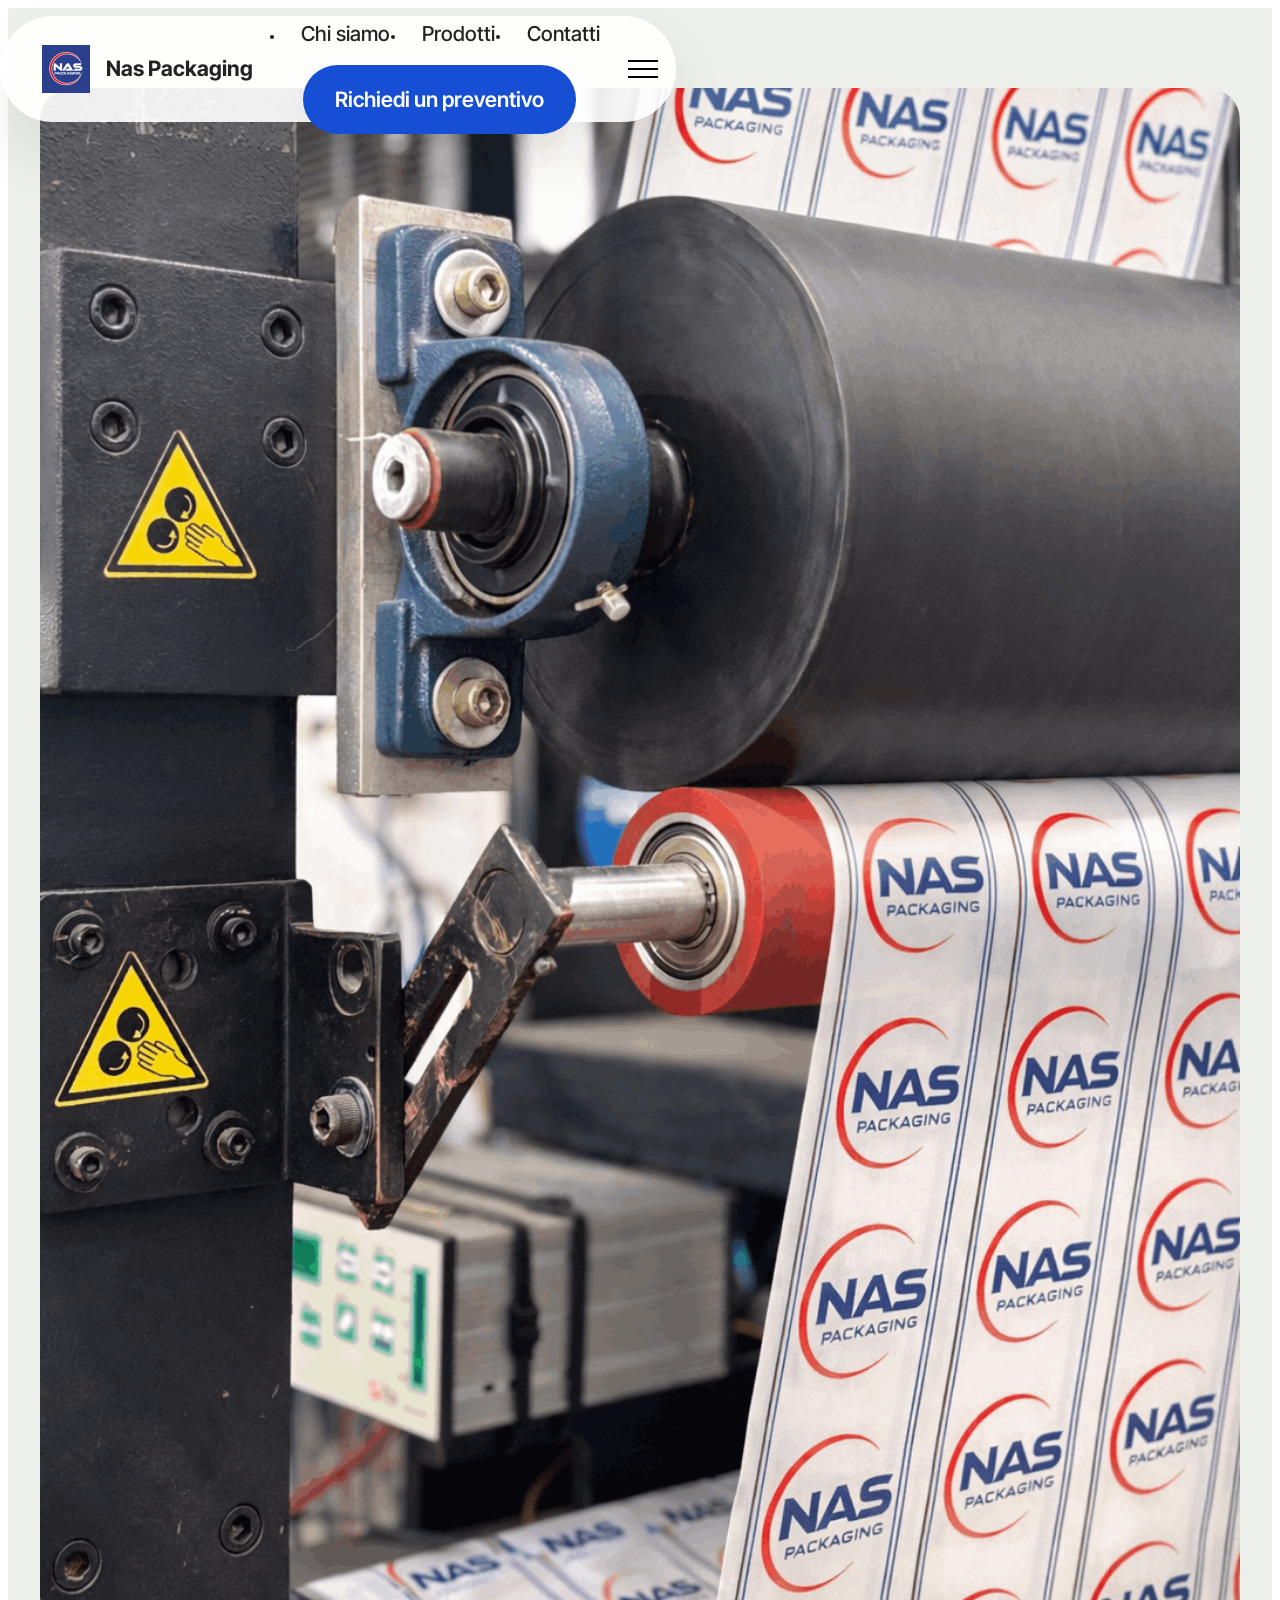
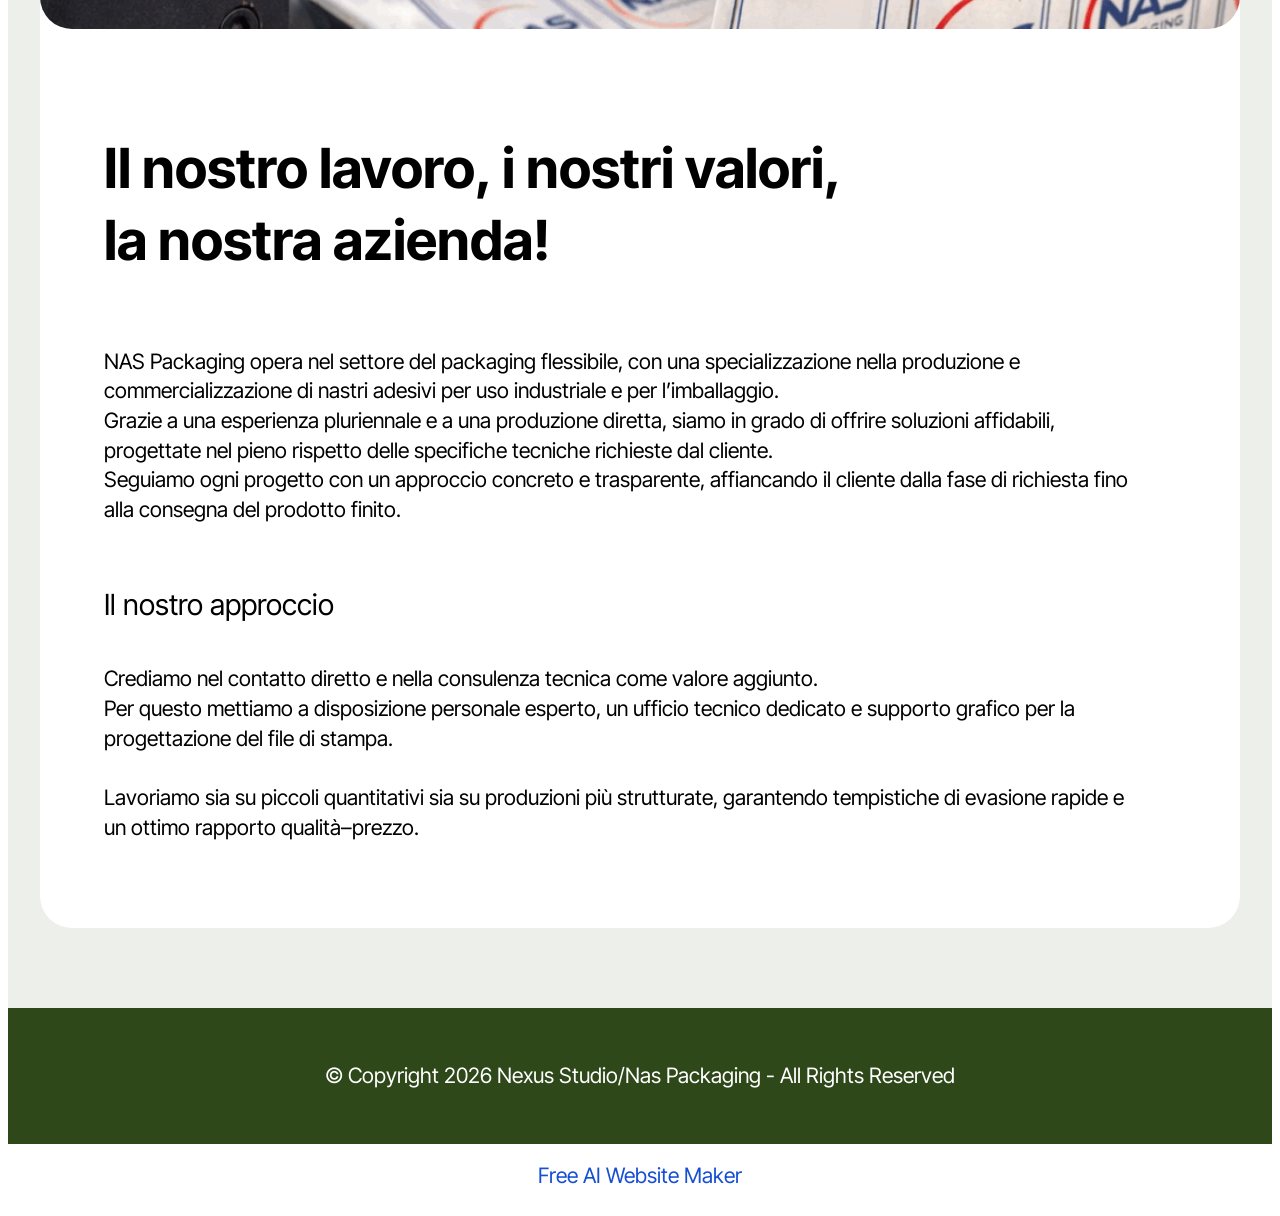
==== page1.html @ 2e719d54 "Primo caricamento sito Mobirise" ====
<!DOCTYPE html>
<html  >
<head>
  <!-- Site made with Mobirise Website Builder v6.1.12, https://mobirise.com -->
  <meta charset="UTF-8">
  <meta http-equiv="X-UA-Compatible" content="IE=edge">
  <meta name="generator" content="Mobirise v6.1.12, mobirise.com">
  <meta name="viewport" content="width=device-width, initial-scale=1, minimum-scale=1">
  <link rel="shortcut icon" href="assets/images/chatgpt20image201220mag2020262016-15-17-96x96.png" type="image/x-icon">
  <meta name="description" content="">
  
  
  <title>Chi siamo</title>
  <link rel="stylesheet" href="assets/web/assets/mobirise-icons2/mobirise2.css">
  <link rel="stylesheet" href="assets/bootstrap/css/bootstrap.min.css">
  <link rel="stylesheet" href="assets/animatecss/animate.css">
  <link rel="stylesheet" href="assets/dropdown/css/style.css">
  <link rel="stylesheet" href="assets/theme/css/style.css">
  <link rel="preload" href="https://fonts.googleapis.com/css?family=Inter+Tight:100,200,300,400,500,600,700,800,900,100i,200i,300i,400i,500i,600i,700i,800i,900i&display=swap" as="style" onload="this.onload=null;this.rel='stylesheet'">
  <noscript><link rel="stylesheet" href="https://fonts.googleapis.com/css?family=Inter+Tight:100,200,300,400,500,600,700,800,900,100i,200i,300i,400i,500i,600i,700i,800i,900i&display=swap"></noscript>
  <link rel="preload" as="style" href="assets/mobirise/css/mbr-additional.css?v=v4hvX2"><link rel="stylesheet" href="assets/mobirise/css/mbr-additional.css?v=v4hvX2" type="text/css">

  
  
  
</head>
<body>
  
  <section data-bs-version="5.1" class="menu menu2 cid-tJS6tZXiPa" once="menu" id="menu02-1z">
	

	<nav class="navbar navbar-dropdown navbar-fixed-top navbar-expand-lg">
		<div class="container">
			<div class="navbar-brand">
				<span class="navbar-logo">
					<a href="https://mobirise.com">
						<img src="assets/images/chatgpt20image201220mag2020262016-15-17-96x96.png" alt="Nas Packaging" style="height: 3rem;">
					</a>
				</span>
				<span class="navbar-caption-wrap"><a class="navbar-caption text-black text-primary display-4" href="index.html#header05-1">Nas Packaging</a></span>
			</div>
			<button class="navbar-toggler" type="button" data-toggle="collapse" data-bs-toggle="collapse" data-target="#navbarSupportedContent" data-bs-target="#navbarSupportedContent" aria-controls="navbarNavAltMarkup" aria-expanded="false" aria-label="Toggle navigation">
				<div class="hamburger">
					<span></span>
					<span></span>
					<span></span>
					<span></span>
				</div>
			</button>
			<div class="collapse navbar-collapse" id="navbarSupportedContent">
				<ul class="navbar-nav nav-dropdown" data-app-modern-menu="true"><li class="nav-item">
						<a class="nav-link link text-black text-primary display-4" href="index.html#article02-1y">Chi siamo</a>
					</li>
					<li class="nav-item">
						<a class="nav-link link text-black text-primary display-4" href="index.html#features06-1r" aria-expanded="false">Prodotti</a>
					</li>
					<li class="nav-item">
						<a class="nav-link link text-black text-primary display-4" href="index.html#contacts02-1u">Contatti</a>
					</li></ul>
				
				<div class="navbar-buttons mbr-section-btn"><a class="btn btn-primary display-4" href="mailto:commerciale@naspackaging.com?subject=Richiesta%20Preventivo">Richiedi un preventivo</a></div>
			</div>
		</div>
	</nav>
</section>

<section data-bs-version="5.1" class="article8 cid-vkDXHdxOlB" id="article08-2b">
  

  
  
  <div class="container">
    <div class="row justify-content-center">
      <div class="card col-md-12 col-lg-10">
        <div class="card-wrapper">
          <div class="image-wrapper d-flex justify-content-center mb-4">
            <img src="assets/images/unnamed208-1024x1315.png" alt="Nas Packaging">
          </div>
          <div class="card-content-text">
            <h3 class="card-title mbr-fonts-style mbr-white mt-3 mb-4 display-2"><strong>Il nostro lavoro, i nostri valori,</strong><br><strong>la nostra azienda!</strong></h3>
          <div class="row card-box align-left">
            <div class="item features-without-image col-12">
              <div class="item-wrapper">
                <h4 class="mbr-section-subtitle mbr-fonts-style mb-3 display-5"></h4>
                <p class="mbr-text mbr-fonts-style display-7">NAS Packaging opera nel settore del packaging flessibile, con una specializzazione nella produzione e commercializzazione di nastri adesivi per uso industriale e per l’imballaggio.
<br>Grazie a una esperienza pluriennale e a una produzione diretta, siamo in grado di offrire soluzioni affidabili, progettate nel pieno rispetto delle specifiche tecniche richieste dal cliente.
<br>Seguiamo ogni progetto con un approccio concreto e trasparente, affiancando il cliente dalla fase di richiesta fino alla consegna del prodotto finito.</p>
              </div>
            </div><div class="item features-without-image col-12">
              <div class="item-wrapper">
                <h4 class="mbr-section-subtitle mbr-fonts-style mb-3 display-5">Il nostro approccio</h4>
                <p class="mbr-text mbr-fonts-style display-7">Crediamo nel contatto diretto e nella consulenza tecnica come valore aggiunto.
<br>Per questo mettiamo a disposizione personale esperto, un ufficio tecnico dedicato e supporto grafico per la progettazione del file di stampa.
<br>
<br>Lavoriamo sia su piccoli quantitativi sia su produzioni più strutturate, garantendo tempistiche di evasione rapide e un ottimo rapporto qualità–prezzo.</p>
              </div>
            </div>
            
            

            
          </div>
          </div>
        </div>
      </div>
    </div>
  </div>
</section>

<section data-bs-version="5.1" class="footer4 cid-vkHJur8aLI" once="footers" id="footer04-2c">

    

    

    <div class="container">
        <div class="media-container-row align-center mbr-white">
            <div class="col-12">
                <p class="mbr-text mb-0 mbr-fonts-style display-7">
                    © Copyright 2026 Nexus Studio/Nas Packaging - All Rights Reserved
                </p>
            </div>
        </div>
    </div>
</section><section class="display-7" style="padding: 0;align-items: center;justify-content: center;flex-wrap: wrap;    align-content: center;display: flex;position: relative;height: 4rem;"><a href="https://mobiri.se/" style="flex: 1 1;height: 4rem;position: absolute;width: 100%;z-index: 1;"><img alt="" style="height: 4rem;" src="[data-uri]"></a><p style="margin: 0;text-align: center;" class="display-7">&#8204;</p><a style="z-index:1" href="https://mobirise.com/builder/ai-website-maker.html">Free AI Website Maker</a></section><script src="assets/bootstrap/js/bootstrap.bundle.min.js"></script>  <script src="assets/smoothscroll/smooth-scroll.js"></script>  <script src="assets/ytplayer/index.js"></script>  <script src="assets/dropdown/js/navbar-dropdown.js"></script>  <script src="assets/theme/js/script.js"></script>  
  
  
  <input name="animation" type="hidden">
  </body>
</html>
---- assets/web/assets/mobirise-icons2/mobirise2.css ----
@font-face {
  font-family: 'Moririse2';
  font-display: swap;
  src:  url('mobirise2.eot?f2bix4');
  src:  url('mobirise2.eot?f2bix4#iefix') format('embedded-opentype'),
    url('mobirise2.woff2?f2bix4') format('woff2'),
    url('mobirise2.woff?f2bix4') format('woff'),
    url('mobirise2.ttf?f2bix4') format('truetype'),
    url('mobirise2.svg?f2bix4#mobirise2') format('svg');
  font-weight: normal;
  font-style: normal;
}

[class^="mobi-"], [class*=" mobi-"] {
  /* use !important to prevent issues with browser extensions that change fonts */
  font-family: 'Moririse2' !important;
  speak: none;
  font-style: normal;
  font-weight: normal;
  font-variant: normal;
  text-transform: none;
  line-height: 1;

  /* Better Font Rendering =========== */
  -webkit-font-smoothing: antialiased;
  -moz-osx-font-smoothing: grayscale;
}

.mobi-mbri-add-submenu:before {
  content: "\e900";
}
.mobi-mbri-alert:before {
  content: "\e901";
}
.mobi-mbri-align-center:before {
  content: "\e902";
}
.mobi-mbri-align-justify:before {
  content: "\e903";
}
.mobi-mbri-align-left:before {
  content: "\e904";
}
.mobi-mbri-align-right:before {
  content: "\e905";
}
.mobi-mbri-android:before {
  content: "\e906";
}
.mobi-mbri-apple:before {
  content: "\e907";
}
.mobi-mbri-arrow-down:before {
  content: "\e908";
}
.mobi-mbri-arrow-next:before {
  content: "\e909";
}
.mobi-mbri-arrow-prev:before {
  content: "\e90a";
}
.mobi-mbri-arrow-up:before {
  content: "\e90b";
}
.mobi-mbri-bold:before {
  content: "\e90c";
}
.mobi-mbri-bookmark:before {
  content: "\e90d";
}
.mobi-mbri-bootstrap:before {
  content: "\e90e";
}
.mobi-mbri-briefcase:before {
  content: "\e90f";
}
.mobi-mbri-browse:before {
  content: "\e910";
}
.mobi-mbri-bulleted-list:before {
  content: "\e911";
}
.mobi-mbri-calendar:before {
  content: "\e912";
}
.mobi-mbri-camera:before {
  content: "\e913";
}
.mobi-mbri-cart-add:before {
  content: "\e914";
}
.mobi-mbri-cart-full:before {
  content: "\e915";
}
.mobi-mbri-cash:before {
  content: "\e916";
}
.mobi-mbri-change-style:before {
  content: "\e917";
}
.mobi-mbri-chat:before {
  content: "\e918";
}
.mobi-mbri-clock:before {
  content: "\e919";
}
.mobi-mbri-close:before {
  content: "\e91a";
}
.mobi-mbri-cloud:before {
  content: "\e91b";
}
.mobi-mbri-code:before {
  content: "\e91c";
}
.mobi-mbri-contact-form:before {
  content: "\e91d";
}
.mobi-mbri-credit-card:before {
  content: "\e91e";
}
.mobi-mbri-cursor-click:before {
  content: "\e91f";
}
.mobi-mbri-cust-feedback:before {
  content: "\e920";
}
.mobi-mbri-database:before {
  content: "\e921";
}
.mobi-mbri-delivery:before {
  content: "\e922";
}
.mobi-mbri-desktop:before {
  content: "\e923";
}
.mobi-mbri-devices:before {
  content: "\e924";
}
.mobi-mbri-down:before {
  content: "\e925";
}
.mobi-mbri-download-2:before {
  content: "\e926";
}
.mobi-mbri-download:before {
  content: "\e927";
}
.mobi-mbri-drag-n-drop-2:before {
  content: "\e928";
}
.mobi-mbri-drag-n-drop:before {
  content: "\e929";
}
.mobi-mbri-edit-2:before {
  content: "\e92a";
}
.mobi-mbri-edit:before {
  content: "\e92b";
}
.mobi-mbri-error:before {
  content: "\e92c";
}
.mobi-mbri-extension:before {
  content: "\e92d";
}
.mobi-mbri-features:before {
  content: "\e92e";
}
.mobi-mbri-file:before {
  content: "\e92f";
}
.mobi-mbri-flag:before {
  content: "\e930";
}
.mobi-mbri-folder:before {
  content: "\e931";
}
.mobi-mbri-gift:before {
  content: "\e932";
}
.mobi-mbri-github:before {
  content: "\e933";
}
.mobi-mbri-globe-2:before {
  content: "\e934";
}
.mobi-mbri-globe:before {
  content: "\e935";
}
.mobi-mbri-growing-chart:before {
  content: "\e936";
}
.mobi-mbri-hearth:before {
  content: "\e937";
}
.mobi-mbri-help:before {
  content: "\e938";
}
.mobi-mbri-home:before {
  content: "\e939";
}
.mobi-mbri-hot-cup:before {
  content: "\e93a";
}
.mobi-mbri-idea:before {
  content: "\e93b";
}
.mobi-mbri-image-gallery:before {
  content: "\e93c";
}
.mobi-mbri-image-slider:before {
  content: "\e93d";
}
.mobi-mbri-info:before {
  content: "\e93e";
}
.mobi-mbri-italic:before {
  content: "\e93f";
}
.mobi-mbri-key:before {
  content: "\e940";
}
.mobi-mbri-laptop:before {
  content: "\e941";
}
.mobi-mbri-layers:before {
  content: "\e942";
}
.mobi-mbri-left-right:before {
  content: "\e943";
}
.mobi-mbri-left:before {
  content: "\e944";
}
.mobi-mbri-letter:before {
  content: "\e945";
}
.mobi-mbri-like:before {
  content: "\e946";
}
.mobi-mbri-link:before {
  content: "\e947";
}
.mobi-mbri-lock:before {
  content: "\e948";
}
.mobi-mbri-login:before {
  content: "\e949";
}
.mobi-mbri-logout:before {
  content: "\e94a";
}
.mobi-mbri-magic-stick:before {
  content: "\e94b";
}
.mobi-mbri-map-pin:before {
  content: "\e94c";
}
.mobi-mbri-menu:before {
  content: "\e94d";
}
.mobi-mbri-mobile-2:before {
  content: "\e94e";
}
.mobi-mbri-mobile-horizontal:before {
  content: "\e94f";
}
.mobi-mbri-mobile:before {
  content: "\e950";
}
.mobi-mbri-mobirise:before {
  content: "\e951";
}
.mobi-mbri-more-horizontal:before {
  content: "\e952";
}
.mobi-mbri-more-vertical:before {
  content: "\e953";
}
.mobi-mbri-music:before {
  content: "\e954";
}
.mobi-mbri-new-file:before {
  content: "\e955";
}
.mobi-mbri-numbered-list:before {
  content: "\e956";
}
.mobi-mbri-opened-folder:before {
  content: "\e957";
}
.mobi-mbri-pages:before {
  content: "\e958";
}
.mobi-mbri-paper-plane:before {
  content: "\e959";
}
.mobi-mbri-paperclip:before {
  content: "\e95a";
}
.mobi-mbri-phone:before {
  content: "\e95b";
}
.mobi-mbri-photo:before {
  content: "\e95c";
}
.mobi-mbri-photos:before {
  content: "\e95d";
}
.mobi-mbri-pin:before {
  content: "\e95e";
}
.mobi-mbri-play:before {
  content: "\e95f";
}
.mobi-mbri-plus:before {
  content: "\e960";
}
.mobi-mbri-preview:before {
  content: "\e961";
}
.mobi-mbri-print:before {
  content: "\e962";
}
.mobi-mbri-protect:before {
  content: "\e963";
}
.mobi-mbri-question:before {
  content: "\e964";
}
.mobi-mbri-quote-left:before {
  content: "\e965";
}
.mobi-mbri-quote-right:before {
  content: "\e966";
}
.mobi-mbri-redo:before {
  content: "\e967";
}
.mobi-mbri-refresh:before {
  content: "\e968";
}
.mobi-mbri-responsive-2:before {
  content: "\e969";
}
.mobi-mbri-responsive:before {
  content: "\e96a";
}
.mobi-mbri-right:before {
  content: "\e96b";
}
.mobi-mbri-rocket:before {
  content: "\e96c";
}
.mobi-mbri-sad-face:before {
  content: "\e96d";
}
.mobi-mbri-sale:before {
  content: "\e96e";
}
.mobi-mbri-save:before {
  content: "\e96f";
}
.mobi-mbri-search:before {
  content: "\e970";
}
.mobi-mbri-setting-2:before {
  content: "\e971";
}
.mobi-mbri-setting-3:before {
  content: "\e972";
}
.mobi-mbri-setting:before {
  content: "\e973";
}
.mobi-mbri-share:before {
  content: "\e974";
}
.mobi-mbri-shopping-bag:before {
  content: "\e975";
}
.mobi-mbri-shopping-basket:before {
  content: "\e976";
}
.mobi-mbri-shopping-cart:before {
  content: "\e977";
}
.mobi-mbri-sites:before {
  content: "\e978";
}
.mobi-mbri-smile-face:before {
  content: "\e979";
}
.mobi-mbri-speed:before {
  content: "\e97a";
}
.mobi-mbri-star:before {
  content: "\e97b";
}
.mobi-mbri-success:before {
  content: "\e97c";
}
.mobi-mbri-sun:before {
  content: "\e97d";
}
.mobi-mbri-sun2:before {
  content: "\e97e";
}
.mobi-mbri-tablet-vertical:before {
  content: "\e97f";
}
.mobi-mbri-tablet:before {
  content: "\e980";
}
.mobi-mbri-target:before {
  content: "\e981";
}
.mobi-mbri-timer:before {
  content: "\e982";
}
.mobi-mbri-to-ftp:before {
  content: "\e983";
}
.mobi-mbri-to-local-drive:before {
  content: "\e984";
}
.mobi-mbri-touch-swipe:before {
  content: "\e985";
}
.mobi-mbri-touch:before {
  content: "\e986";
}
.mobi-mbri-trash:before {
  content: "\e987";
}
.mobi-mbri-underline:before {
  content: "\e988";
}
.mobi-mbri-undo:before {
  content: "\e989";
}
.mobi-mbri-unlink:before {
  content: "\e98a";
}
.mobi-mbri-unlock:before {
  content: "\e98b";
}
.mobi-mbri-up-down:before {
  content: "\e98c";
}
.mobi-mbri-up:before {
  content: "\e98d";
}
.mobi-mbri-update:before {
  content: "\e98e";
}
.mobi-mbri-upload-2:before {
  content: "\e98f";
}
.mobi-mbri-upload:before {
  content: "\e990";
}
.mobi-mbri-user-2:before {
  content: "\e991";
}
.mobi-mbri-user:before {
  content: "\e992";
}
.mobi-mbri-users:before {
  content: "\e993";
}
.mobi-mbri-video-play:before {
  content: "\e994";
}
.mobi-mbri-video:before {
  content: "\e995";
}
.mobi-mbri-watch:before {
  content: "\e996";
}
.mobi-mbri-website-theme-2:before {
  content: "\e997";
}
.mobi-mbri-website-theme:before {
  content: "\e998";
}
.mobi-mbri-wifi:before {
  content: "\e999";
}
.mobi-mbri-windows:before {
  content: "\e99a";
}
.mobi-mbri-zoom-in:before {
  content: "\e99b";
}
.mobi-mbri-zoom-out:before {
  content: "\e99c";
}
---- assets/dropdown/css/style.css ----
.navbar-dropdown {
  left: 0;
  padding: 0;
  position: absolute;
  right: 0;
  top: 0;
  transition: all 0.45s ease;
  z-index: 1030;
  background: #282828; }
  .navbar-dropdown .navbar-logo {
    margin-right: 0.8rem;
    transition: margin 0.3s ease-in-out;
    vertical-align: middle; }
    .navbar-dropdown .navbar-logo img {
      height: 3.125rem;
      transition: all 0.3s ease-in-out; }
    .navbar-dropdown .navbar-logo.mbr-iconfont {
      font-size: 3.125rem;
      line-height: 3.125rem; }
  .navbar-dropdown .navbar-caption {
    font-weight: 700;
    white-space: normal;
    vertical-align: -4px;
    line-height: 3.125rem !important; }
    .navbar-dropdown .navbar-caption, .navbar-dropdown .navbar-caption:hover {
      color: inherit;
      text-decoration: none; }
  .navbar-dropdown .mbr-iconfont + .navbar-caption {
    vertical-align: -1px; }
  .navbar-dropdown.navbar-fixed-top {
    position: fixed; }
  .navbar-dropdown .navbar-brand span {
    vertical-align: -4px; }
  .navbar-dropdown.bg-color.transparent {
    background: none; }
  .navbar-dropdown.navbar-short .navbar-brand {
    padding: 0.625rem 0; }
    .navbar-dropdown.navbar-short .navbar-brand span {
      vertical-align: -1px; }
  .navbar-dropdown.navbar-short .navbar-caption {
    line-height: 2.375rem !important;
    vertical-align: -2px; }
  .navbar-dropdown.navbar-short .navbar-logo {
    margin-right: 0.5rem; }
    .navbar-dropdown.navbar-short .navbar-logo img {
      height: 2.375rem; }
    .navbar-dropdown.navbar-short .navbar-logo.mbr-iconfont {
      font-size: 2.375rem;
      line-height: 2.375rem; }
  .navbar-dropdown.navbar-short .mbr-table-cell {
    height: 3.625rem; }
  .navbar-dropdown .navbar-close {
    left: 0.6875rem;
    position: fixed;
    top: 0.75rem;
    z-index: 1000; }
  .navbar-dropdown .hamburger-icon {
    content: "";
    display: inline-block;
    vertical-align: middle;
    width: 16px;
    -webkit-box-shadow: 0 -6px 0 1px #282828,0 0 0 1px #282828,0 6px 0 1px #282828;
    -moz-box-shadow: 0 -6px 0 1px #282828,0 0 0 1px #282828,0 6px 0 1px #282828;
    box-shadow: 0 -6px 0 1px #282828,0 0 0 1px #282828,0 6px 0 1px #282828; }

.dropdown-menu .dropdown-toggle[data-toggle="dropdown-submenu"]::after {
  border-bottom: 0.35em solid transparent;
  border-left: 0.35em solid;
  border-right: 0;
  border-top: 0.35em solid transparent;
  margin-left: 0.3rem; }

.dropdown-menu .dropdown-item:focus {
  outline: 0; }

.nav-dropdown {
  font-size: 0.75rem;
  font-weight: 500;
  height: auto !important; }
  .nav-dropdown .nav-btn {
    padding-left: 1rem; }
  .nav-dropdown .link {
    margin: .667em 1.667em;
    font-weight: 500;
    padding: 0;
    transition: color .2s ease-in-out; }
    .nav-dropdown .link.dropdown-toggle {
      margin-right: 2.583em; }
      .nav-dropdown .link.dropdown-toggle::after {
        margin-left: .25rem;
        border-top: 0.35em solid;
        border-right: 0.35em solid transparent;
        border-left: 0.35em solid transparent;
        border-bottom: 0; }
      .nav-dropdown .link.dropdown-toggle[aria-expanded="true"] {
        margin: 0;
        padding: 0.667em 3.263em  0.667em 1.667em; }
  .nav-dropdown .link::after,
  .nav-dropdown .dropdown-item::after {
    color: inherit; }
  .nav-dropdown .btn {
    font-size: 0.75rem;
    font-weight: 700;
    letter-spacing: 0;
    margin-bottom: 0;
    padding-left: 1.25rem;
    padding-right: 1.25rem; }
  .nav-dropdown .dropdown-menu {
    border-radius: 0;
    border: 0;
    left: 0;
    margin: 0;
    padding-bottom: 1.25rem;
    padding-top: 1.25rem;
    position: relative; }
  .nav-dropdown .dropdown-submenu {
    margin-left: 0.125rem;
    top: 0; }
  .nav-dropdown .dropdown-item {
    font-weight: 500;
    line-height: 2;
    padding: 0.3846em 4.615em 0.3846em 1.5385em;
    position: relative;
    transition: color .2s ease-in-out, background-color .2s ease-in-out; }
    .nav-dropdown .dropdown-item::after {
      margin-top: -0.3077em;
      position: absolute;
      right: 1.1538em;
      top: 50%; }
    .nav-dropdown .dropdown-item:focus, .nav-dropdown .dropdown-item:hover {
      background: none; }

@media (max-width: 767px) {
  .nav-dropdown.navbar-toggleable-sm {
    bottom: 0;
    display: none;
    left: 0;
    overflow-x: hidden;
    position: fixed;
    top: 0;
    transform: translateX(-100%);
    -ms-transform: translateX(-100%);
    -webkit-transform: translateX(-100%);
    width: 18.75rem;
    z-index: 999; } }
.nav-dropdown.navbar-toggleable-xl {
  bottom: 0;
  display: none;
  left: 0;
  overflow-x: hidden;
  position: fixed;
  top: 0;
  transform: translateX(-100%);
  -ms-transform: translateX(-100%);
  -webkit-transform: translateX(-100%);
  width: 18.75rem;
  z-index: 999; }

.nav-dropdown-sm {
  display: block !important;
  overflow-x: hidden;
  overflow: auto;
  padding-top: 3.875rem; }
  .nav-dropdown-sm::after {
    content: "";
    display: block;
    height: 3rem;
    width: 100%; }
  .nav-dropdown-sm.collapse.in ~ .navbar-close {
    display: block !important; }
  .nav-dropdown-sm.collapsing, .nav-dropdown-sm.collapse.in {
    transform: translateX(0);
    -ms-transform: translateX(0);
    -webkit-transform: translateX(0);
    transition: all 0.25s ease-out;
    -webkit-transition: all 0.25s ease-out;
    background: #282828; }
  .nav-dropdown-sm.collapsing[aria-expanded="false"] {
    transform: translateX(-100%);
    -ms-transform: translateX(-100%);
    -webkit-transform: translateX(-100%); }
  .nav-dropdown-sm .nav-item {
    display: block;
    margin-left: 0 !important;
    padding-left: 0; }
  .nav-dropdown-sm .link,
  .nav-dropdown-sm .dropdown-item {
    border-top: 1px dotted rgba(255, 255, 255, 0.1);
    font-size: 0.8125rem;
    line-height: 1.6;
    margin: 0 !important;
    padding: 0.875rem 2.4rem 0.875rem 1.5625rem !important;
    position: relative;
    white-space: normal; }
    .nav-dropdown-sm .link:focus, .nav-dropdown-sm .link:hover,
    .nav-dropdown-sm .dropdown-item:focus,
    .nav-dropdown-sm .dropdown-item:hover {
      background: rgba(0, 0, 0, 0.2) !important;
      color: #c0a375; }
  .nav-dropdown-sm .nav-btn {
    position: relative;
    padding: 1.5625rem 1.5625rem 0 1.5625rem; }
    .nav-dropdown-sm .nav-btn::before {
      border-top: 1px dotted rgba(255, 255, 255, 0.1);
      content: "";
      left: 0;
      position: absolute;
      top: 0;
      width: 100%; }
    .nav-dropdown-sm .nav-btn + .nav-btn {
      padding-top: 0.625rem; }
      .nav-dropdown-sm .nav-btn + .nav-btn::before {
        display: none; }
  .nav-dropdown-sm .btn {
    padding: 0.625rem 0; }
  .nav-dropdown-sm .dropdown-toggle[data-toggle="dropdown-submenu"]::after {
    margin-left: .25rem;
    border-top: 0.35em solid;
    border-right: 0.35em solid transparent;
    border-left: 0.35em solid transparent;
    border-bottom: 0; }
  .nav-dropdown-sm .dropdown-toggle[data-toggle="dropdown-submenu"][aria-expanded="true"]::after {
    border-top: 0;
    border-right: 0.35em solid transparent;
    border-left: 0.35em solid transparent;
    border-bottom: 0.35em solid; }
  .nav-dropdown-sm .dropdown-menu {
    margin: 0;
    padding: 0;
    position: relative;
    top: 0;
    left: 0;
    width: 100%;
    border: 0;
    float: none;
    border-radius: 0;
    background: none; }
  .nav-dropdown-sm .dropdown-submenu {
    left: 100%;
    margin-left: 0.125rem;
    margin-top: -1.25rem;
    top: 0; }

.navbar-toggleable-sm .nav-dropdown .dropdown-menu {
  position: absolute; }

.navbar-toggleable-sm .nav-dropdown .dropdown-submenu {
  left: 100%;
  margin-left: 0.125rem;
  margin-top: -1.25rem;
  top: 0; }

.navbar-toggleable-sm.opened .nav-dropdown .dropdown-menu {
  position: relative; }

.navbar-toggleable-sm.opened .nav-dropdown .dropdown-submenu {
  left: 0;
  margin-left: 00rem;
  margin-top: 0rem;
  top: 0; }

.is-builder .nav-dropdown.collapsing {
  transition: none !important; }
---- assets/theme/css/style.css ----
@charset "UTF-8";
section {
  background-color: #ffffff;
}

body {
  font-style: normal;
  line-height: 1.5;
  font-weight: 400;
  color: #232323;
  position: relative;
}

button {
  background-color: transparent;
  border-color: transparent;
}

.embla__button,
.carousel-control {
  background-color: #edefea !important;
  opacity: 0.8 !important;
  color: #464845 !important;
  border-color: #edefea !important;
}

.carousel .close,
.modalWindow .close {
  background-color: #edefea !important;
  color: #464845 !important;
  border-color: #edefea !important;
  opacity: 0.8 !important;
}

.carousel .close:hover,
.modalWindow .close:hover {
  opacity: 1 !important;
}

.carousel-indicators li {
  background-color: #edefea !important;
  border: 2px solid #464845 !important;
}

.carousel-indicators li:hover,
.carousel-indicators li:active {
  opacity: 0.8 !important;
}

.embla__button:hover,
.carousel-control:hover {
  background-color: #edefea !important;
  opacity: 1 !important;
}

.modalWindow-video-container {
  height: 80%;
}

section,
.container,
.container-fluid {
  position: relative;
  word-wrap: break-word;
}

a.mbr-iconfont:hover {
  text-decoration: none;
}

.article .lead p,
.article .lead ul,
.article .lead ol,
.article .lead pre,
.article .lead blockquote {
  margin-bottom: 0;
}

a {
  font-style: normal;
  font-weight: 400;
  cursor: pointer;
}
a, a:hover {
  text-decoration: none;
}

.mbr-section-title {
  font-style: normal;
  line-height: 1.3;
}

.mbr-section-subtitle {
  line-height: 1.3;
}

.mbr-text {
  font-style: normal;
  line-height: 1.7;
}

h1,
h2,
h3,
h4,
h5,
h6,
.display-1,
.display-2,
.display-4,
.display-5,
.display-7,
span,
p,
a {
  line-height: 1;
  word-break: break-word;
  word-wrap: break-word;
  font-weight: 400;
}

b,
strong {
  font-weight: bold;
}

input:-webkit-autofill, input:-webkit-autofill:hover, input:-webkit-autofill:focus, input:-webkit-autofill:active {
  transition-delay: 9999s;
  -webkit-transition-property: background-color, color;
  transition-property: background-color, color;
}

textarea[type=hidden] {
  display: none;
}

section {
  background-position: 50% 50%;
  background-repeat: no-repeat;
  background-size: cover;
}
section .mbr-background-video,
section .mbr-background-video-preview {
  position: absolute;
  bottom: 0;
  left: 0;
  right: 0;
  top: 0;
}

.hidden {
  visibility: hidden;
}

.mbr-z-index20 {
  z-index: 20;
}

/*! Base colors */
.mbr-white {
  color: #ffffff;
}

.mbr-black {
  color: #111111;
}

.mbr-bg-white {
  background-color: #ffffff;
}

.mbr-bg-black {
  background-color: #000000;
}

/*! Text-aligns */
.align-left {
  text-align: left;
}

.align-center {
  text-align: center;
}

.align-right {
  text-align: right;
}

/*! Font-weight  */
.mbr-light {
  font-weight: 300;
}

.mbr-regular {
  font-weight: 400;
}

.mbr-semibold {
  font-weight: 500;
}

.mbr-bold {
  font-weight: 700;
}

/*! Media  */
.media-content {
  flex-basis: 100%;
}

.media-container-row {
  display: flex;
  flex-direction: row;
  flex-wrap: wrap;
  justify-content: center;
  align-content: center;
  align-items: start;
}
.media-container-row .media-size-item {
  width: 400px;
}

.media-container-column {
  display: flex;
  flex-direction: column;
  flex-wrap: wrap;
  justify-content: center;
  align-content: center;
  align-items: stretch;
}
.media-container-column > * {
  width: 100%;
}

@media (min-width: 992px) {
  .media-container-row {
    flex-wrap: nowrap;
  }
}
figure {
  margin-bottom: 0;
  overflow: hidden;
}

figure[mbr-media-size] {
  transition: width 0.1s;
}

img,
iframe {
  display: block;
  width: 100%;
}

.card {
  background-color: transparent;
  border: none;
}

.card-box {
  width: 100%;
}

.card-img {
  text-align: center;
  flex-shrink: 0;
  -webkit-flex-shrink: 0;
}

.media {
  max-width: 100%;
  margin: 0 auto;
}

.mbr-figure {
  align-self: center;
}

.media-container > div {
  max-width: 100%;
}

.mbr-figure img,
.card-img img {
  width: 100%;
}

@media (max-width: 991px) {
  .media-size-item {
    width: auto !important;
  }
  .media {
    width: auto;
  }
  .mbr-figure {
    width: 100% !important;
  }
}
/*! Buttons */
.mbr-section-btn {
  margin-left: -0.6rem;
  margin-right: -0.6rem;
  font-size: 0;
}

.btn {
  font-weight: 600;
  border-width: 1px;
  font-style: normal;
  margin: 0.6rem 0.6rem;
  white-space: normal;
  transition: all 0.2s ease-in-out;
  display: inline-flex;
  align-items: center;
  justify-content: center;
  word-break: break-word;
}

.btn-sm {
  font-weight: 600;
  letter-spacing: 0px;
  transition: all 0.3s ease-in-out;
}

.btn-md {
  font-weight: 600;
  letter-spacing: 0px;
  transition: all 0.3s ease-in-out;
}

.btn-lg {
  font-weight: 600;
  letter-spacing: 0px;
  transition: all 0.3s ease-in-out;
}

.btn-form {
  margin: 0;
}
.btn-form:hover {
  cursor: pointer;
}

nav .mbr-section-btn {
  margin-left: 0rem;
  margin-right: 0rem;
}

/*! Btn icon margin */
.btn .mbr-iconfont,
.btn.btn-sm .mbr-iconfont {
  order: 1;
  cursor: pointer;
  margin-left: 0.5rem;
  vertical-align: sub;
}

.btn.btn-md .mbr-iconfont,
.btn.btn-md .mbr-iconfont {
  margin-left: 0.8rem;
}

.mbr-regular {
  font-weight: 400;
}

.mbr-semibold {
  font-weight: 500;
}

.mbr-bold {
  font-weight: 700;
}

[type=submit] {
  -webkit-appearance: none;
}

/*! Full-screen */
.mbr-fullscreen .mbr-overlay {
  min-height: 100vh;
}

.mbr-fullscreen {
  display: flex;
  display: -moz-flex;
  display: -ms-flex;
  display: -o-flex;
  align-items: center;
  min-height: 100vh;
  padding-top: 3rem;
  padding-bottom: 3rem;
}

/*! Map */
.map {
  height: 25rem;
  position: relative;
}
.map iframe {
  width: 100%;
  height: 100%;
}

/*! Scroll to top arrow */
.mbr-arrow-up {
  bottom: 25px;
  right: 90px;
  position: fixed;
  text-align: right;
  z-index: 5000;
  color: #ffffff;
  font-size: 22px;
}

.mbr-arrow-up a {
  background: rgba(0, 0, 0, 0.2);
  border-radius: 50%;
  color: #fff;
  display: inline-block;
  height: 60px;
  width: 60px;
  border: 2px solid #fff;
  outline-style: none !important;
  position: relative;
  text-decoration: none;
  transition: all 0.3s ease-in-out;
  cursor: pointer;
  text-align: center;
}
.mbr-arrow-up a:hover {
  background-color: rgba(0, 0, 0, 0.4);
}
.mbr-arrow-up a i {
  line-height: 60px;
}

.mbr-arrow-up-icon {
  display: block;
  color: #fff;
}

.mbr-arrow-up-icon::before {
  content: "›";
  display: inline-block;
  font-family: serif;
  font-size: 22px;
  line-height: 1;
  font-style: normal;
  position: relative;
  top: 6px;
  left: -4px;
  transform: rotate(-90deg);
}

/*! Arrow Down */
.mbr-arrow {
  position: absolute;
  bottom: 45px;
  left: 50%;
  width: 60px;
  height: 60px;
  cursor: pointer;
  background-color: rgba(80, 80, 80, 0.5);
  border-radius: 50%;
  transform: translateX(-50%);
}
@media (max-width: 767px) {
  .mbr-arrow {
    display: none;
  }
}
.mbr-arrow > a {
  display: inline-block;
  text-decoration: none;
  outline-style: none;
  animation: arrowdown 1.7s ease-in-out infinite;
  color: #ffffff;
}
.mbr-arrow > a > i {
  position: absolute;
  top: -2px;
  left: 15px;
  font-size: 2rem;
}

#scrollToTop a i::before {
  content: "";
  position: absolute;
  display: block;
  border-bottom: 2.5px solid #fff;
  border-left: 2.5px solid #fff;
  width: 27.8%;
  height: 27.8%;
  left: 50%;
  top: 51%;
  transform: translateY(-30%) translateX(-50%) rotate(135deg);
}

@keyframes arrowdown {
  0% {
    transform: translateY(0px);
  }
  50% {
    transform: translateY(-5px);
  }
  100% {
    transform: translateY(0px);
  }
}
@media (max-width: 500px) {
  .mbr-arrow-up {
    left: 0;
    right: 0;
    text-align: center;
  }
}
/*Gradients animation*/
@keyframes gradient-animation {
  from {
    background-position: 0% 100%;
    animation-timing-function: ease-in-out;
  }
  to {
    background-position: 100% 0%;
    animation-timing-function: ease-in-out;
  }
}
.bg-gradient {
  background-size: 200% 200%;
  animation: gradient-animation 5s infinite alternate;
  -webkit-animation: gradient-animation 5s infinite alternate;
}

.menu .navbar-brand {
  display: -webkit-flex;
}
.menu .navbar-brand span {
  display: flex;
  display: -webkit-flex;
}
.menu .navbar-brand .navbar-caption-wrap {
  display: -webkit-flex;
}
.menu .navbar-brand .navbar-logo img {
  display: -webkit-flex;
  width: auto;
}
@media (min-width: 768px) and (max-width: 991px) {
  .menu .navbar-toggleable-sm .navbar-nav {
    display: -ms-flexbox;
  }
}
@media (max-width: 991px) {
  .menu .navbar-collapse {
    max-height: 93.5vh;
  }
  .menu .navbar-collapse.show {
    overflow: auto;
  }
}
@media (min-width: 992px) {
  .menu .navbar-nav.nav-dropdown {
    display: -webkit-flex;
  }
  .menu .navbar-toggleable-sm .navbar-collapse {
    display: -webkit-flex !important;
  }
  .menu .collapsed .navbar-collapse {
    max-height: 93.5vh;
  }
  .menu .collapsed .navbar-collapse.show {
    overflow: auto;
  }
}
@media (max-width: 767px) {
  .menu .navbar-collapse {
    max-height: 80vh;
  }
}

.nav-link .mbr-iconfont {
  margin-right: 0.5rem;
}

.navbar {
  display: -webkit-flex;
  -webkit-flex-wrap: wrap;
  -webkit-align-items: center;
  -webkit-justify-content: space-between;
}

.navbar-collapse {
  -webkit-flex-basis: 100%;
  -webkit-flex-grow: 1;
  -webkit-align-items: center;
}

.nav-dropdown .link {
  padding: 0.667em 1.667em !important;
  margin: 0 !important;
}

.nav {
  display: -webkit-flex;
  -webkit-flex-wrap: wrap;
}

.row {
  display: -webkit-flex;
  -webkit-flex-wrap: wrap;
}

.justify-content-center {
  -webkit-justify-content: center;
}

.form-inline {
  display: -webkit-flex;
}

.card-wrapper {
  -webkit-flex: 1;
}

.carousel-control {
  z-index: 10;
  display: -webkit-flex;
}

.carousel-controls {
  display: -webkit-flex;
}

.media {
  display: -webkit-flex;
}

.form-group:focus {
  outline: none;
}

.jq-selectbox__select {
  padding: 7px 0;
  position: relative;
}

.jq-selectbox__dropdown {
  overflow: hidden;
  border-radius: 10px;
  position: absolute;
  top: 100%;
  left: 0 !important;
  width: 100% !important;
}

.jq-selectbox__trigger-arrow {
  right: 0;
  transform: translateY(-50%);
}

.jq-selectbox li {
  padding: 1.07em 0.5em;
}

input[type=range] {
  padding-left: 0 !important;
  padding-right: 0 !important;
}

.modal-dialog,
.modal-content {
  height: 100%;
}

.modal-dialog .carousel-inner {
  height: calc(100vh - 1.75rem);
}
@media (max-width: 575px) {
  .modal-dialog .carousel-inner {
    height: calc(100vh - 1rem);
  }
}

.carousel-item {
  text-align: center;
}

.carousel-item img {
  margin: auto;
}

.navbar-toggler {
  align-self: flex-start;
  padding: 0.25rem 0.75rem;
  font-size: 1.25rem;
  line-height: 1;
  background: transparent;
  border: 1px solid transparent;
  border-radius: 0.25rem;
}

.navbar-toggler:focus,
.navbar-toggler:hover {
  text-decoration: none;
  box-shadow: none;
}

.navbar-toggler-icon {
  display: inline-block;
  width: 1.5em;
  height: 1.5em;
  vertical-align: middle;
  content: "";
  background: no-repeat center center;
  background-size: 100% 100%;
}

.navbar-toggler-left {
  position: absolute;
  left: 1rem;
}

.navbar-toggler-right {
  position: absolute;
  right: 1rem;
}

.card-img {
  width: auto;
}

.menu .navbar.collapsed:not(.beta-menu) {
  flex-direction: column;
}

.carousel-item.active,
.carousel-item-next,
.carousel-item-prev {
  display: flex;
}

.note-air-layout .dropup .dropdown-menu,
.note-air-layout .navbar-fixed-bottom .dropdown .dropdown-menu {
  bottom: initial !important;
}

html,
body {
  height: auto;
  min-height: 100vh;
}

.dropup .dropdown-toggle::after {
  display: none;
}

.form-asterisk {
  font-family: initial;
  position: absolute;
  top: -2px;
  font-weight: normal;
}

.form-control-label {
  position: relative;
  cursor: pointer;
  margin-bottom: 0.357em;
  padding: 0;
}

.alert {
  color: #ffffff;
  border-radius: 0;
  border: 0;
  font-size: 1.1rem;
  line-height: 1.5;
  margin-bottom: 1.875rem;
  padding: 1.25rem;
  position: relative;
  text-align: center;
}
.alert.alert-form::after {
  background-color: inherit;
  bottom: -7px;
  content: "";
  display: block;
  height: 14px;
  left: 50%;
  margin-left: -7px;
  position: absolute;
  transform: rotate(45deg);
  width: 14px;
}

.form-control {
  background-color: #ffffff;
  background-clip: border-box;
  color: #232323;
  line-height: 1rem !important;
  height: auto;
  padding: 1.2rem 2rem;
  transition: border-color 0.25s ease 0s;
  border: 1px solid transparent !important;
  border-radius: 4px;
  box-shadow: rgba(0, 0, 0, 0.07) 0px 1px 1px 0px, rgba(0, 0, 0, 0.07) 0px 1px 3px 0px, rgba(0, 0, 0, 0.03) 0px 0px 0px 1px;
}
.form-active .form-control:invalid {
  border-color: red;
}

.row > * {
  padding-right: 1rem;
  padding-left: 1rem;
}

form .row {
  margin-left: -0.6rem;
  margin-right: -0.6rem;
}
form .row [class*=col] {
  padding-left: 0.6rem;
  padding-right: 0.6rem;
}

form .mbr-section-btn {
  padding-left: 0.6rem;
  padding-right: 0.6rem;
}

form .form-check-input {
  margin-top: 0.5;
}

textarea.form-control {
  line-height: 1.5rem !important;
}

.form-group {
  margin-bottom: 1.2rem;
}

.form-control,
form .btn {
  min-height: 48px;
}

.gdpr-block label span.textGDPR input[name=gdpr] {
  top: 7px;
}

.form-control:focus {
  box-shadow: none;
}

:focus {
  outline: none;
}

.mbr-overlay {
  background-color: #000;
  bottom: 0;
  left: 0;
  opacity: 0.5;
  position: absolute;
  right: 0;
  top: 0;
  z-index: 0;
  pointer-events: none;
}

blockquote {
  font-style: italic;
  padding: 3rem;
  font-size: 1.09rem;
  position: relative;
  border-left: 3px solid;
}

ul,
ol,
pre,
blockquote {
  margin-bottom: 2.3125rem;
}

.mt-4 {
  margin-top: 2rem !important;
}

.mb-4 {
  margin-bottom: 2rem !important;
}

.container,
.container-fluid {
  padding-left: 16px;
  padding-right: 16px;
}

.row {
  margin-left: -16px;
  margin-right: -16px;
}
.row > [class*=col] {
  padding-left: 16px;
  padding-right: 16px;
}

@media (min-width: 992px) {
  .container-fluid {
    padding-left: 32px;
    padding-right: 32px;
  }
}
@media (max-width: 991px) {
  .mbr-container {
    padding-left: 16px;
    padding-right: 16px;
  }
}
.app-video-wrapper > img {
  opacity: 1;
}

.app-video-wrapper {
  background: transparent;
}

.item {
  position: relative;
}

.dropdown-menu .dropdown-menu {
  left: 100%;
}

.dropdown-item + .dropdown-menu {
  display: none;
}

.dropdown-item:hover + .dropdown-menu,
.dropdown-menu:hover {
  display: block;
}

@media (min-aspect-ratio: 16/9) {
  .mbr-video-foreground {
    height: 300% !important;
    top: -100% !important;
  }
}
@media (max-aspect-ratio: 16/9) {
  .mbr-video-foreground {
    width: 300% !important;
    left: -100% !important;
  }
}.engine {
	position: absolute;
	text-indent: -2400px;
	text-align: center;
	padding: 0;
	top: 0;
	left: -2400px;
}
---- assets/mobirise/css/mbr-additional.css ----
.btn {
  border-width: 2px;
}
img,
.card-wrap,
.card-wrapper,
.video-wrapper,
.mbr-figure iframe,
.google-map iframe,
.slide-content,
.plan,
.card,
.item-wrapper,
.item-wrapper .mbr-overlay {
  border-radius: 2rem !important;
}
.video-wrapper {
  overflow: hidden;
}
body {
  font-family: Inter Tight;
}
.display-1 {
  font-family: 'Inter Tight', sans-serif;
  font-size: 5rem;
  line-height: 1;
}
.display-1 > .mbr-iconfont {
  font-size: 6.25rem;
}
.display-2 {
  font-family: 'Inter Tight', sans-serif;
  font-size: 4rem;
  line-height: 1;
}
.display-2 > .mbr-iconfont {
  font-size: 5rem;
}
.display-4 {
  font-family: 'Inter Tight', sans-serif;
  font-size: 1.4rem;
  line-height: 1.5;
}
.display-4 > .mbr-iconfont {
  font-size: 1.75rem;
}
.display-5 {
  font-family: 'Inter Tight', sans-serif;
  font-size: 2rem;
  line-height: 1.5;
}
.display-5 > .mbr-iconfont {
  font-size: 2.5rem;
}
.display-7 {
  font-family: 'Inter Tight', sans-serif;
  font-size: 1.4rem;
  line-height: 1.3;
}
.display-7 > .mbr-iconfont {
  font-size: 1.75rem;
}
/* ---- Fluid typography for mobile devices ---- */
/* 1.4 - font scale ratio ( bootstrap == 1.42857 ) */
/* 100vw - current viewport width */
/* (48 - 20)  48 == 48rem == 768px, 20 == 20rem == 320px(minimal supported viewport) */
/* 0.65 - min scale variable, may vary */
@media (max-width: 992px) {
  .display-1 {
    font-size: 4rem;
  }
}
@media (max-width: 768px) {
  .display-1 {
    font-size: 3.5rem;
    font-size: calc( 2.4rem + (5 - 2.4) * ((100vw - 20rem) / (48 - 20)));
    line-height: calc( 1.1 * (2.4rem + (5 - 2.4) * ((100vw - 20rem) / (48 - 20))));
  }
  .display-2 {
    font-size: 3.2rem;
    font-size: calc( 2.05rem + (4 - 2.05) * ((100vw - 20rem) / (48 - 20)));
    line-height: calc( 1.3 * (2.05rem + (4 - 2.05) * ((100vw - 20rem) / (48 - 20))));
  }
  .display-4 {
    font-size: 1.12rem;
    font-size: calc( 1.14rem + (1.4 - 1.14) * ((100vw - 20rem) / (48 - 20)));
    line-height: calc( 1.4 * (1.14rem + (1.4 - 1.14) * ((100vw - 20rem) / (48 - 20))));
  }
  .display-5 {
    font-size: 1.6rem;
    font-size: calc( 1.35rem + (2 - 1.35) * ((100vw - 20rem) / (48 - 20)));
    line-height: calc( 1.4 * (1.35rem + (2 - 1.35) * ((100vw - 20rem) / (48 - 20))));
  }
  .display-7 {
    font-size: 1.12rem;
    font-size: calc( 1.14rem + (1.4 - 1.14) * ((100vw - 20rem) / (48 - 20)));
    line-height: calc( 1.4 * (1.14rem + (1.4 - 1.14) * ((100vw - 20rem) / (48 - 20))));
  }
}
@media (min-width: 992px) and (max-width: 1400px) {
  .display-1 {
    font-size: 3.5rem;
    font-size: calc( 2.4rem + (5 - 2.4) * ((100vw - 62rem) / (87 - 62)));
    line-height: calc( 1.1 * (2.4rem + (5 - 2.4) * ((100vw - 62rem) / (87 - 62))));
  }
  .display-2 {
    font-size: 3.2rem;
    font-size: calc( 2.05rem + (4 - 2.05) * ((100vw - 62rem) / (87 - 62)));
    line-height: calc( 1.3 * (2.05rem + (4 - 2.05) * ((100vw - 62rem) / (87 - 62))));
  }
  .display-4 {
    font-size: 1.12rem;
    font-size: calc( 1.14rem + (1.4 - 1.14) * ((100vw - 62rem) / (87 - 62)));
    line-height: calc( 1.4 * (1.14rem + (1.4 - 1.14) * ((100vw - 62rem) / (87 - 62))));
  }
  .display-5 {
    font-size: 1.6rem;
    font-size: calc( 1.35rem + (2 - 1.35) * ((100vw - 62rem) / (87 - 62)));
    line-height: calc( 1.4 * (1.35rem + (2 - 1.35) * ((100vw - 62rem) / (87 - 62))));
  }
  .display-7 {
    font-size: 1.12rem;
    font-size: calc( 1.14rem + (1.4 - 1.14) * ((100vw - 62rem) / (87 - 62)));
    line-height: calc( 1.4 * (1.14rem + (1.4 - 1.14) * ((100vw - 62rem) / (87 - 62))));
  }
}
/* Buttons */
.btn {
  padding: 1.25rem 2rem;
  border-radius: 4px;
}
@media (max-width: 767px) {
  .btn {
    padding: 0.75rem 1.5rem;
  }
}
.btn-sm {
  padding: 0.6rem 1.2rem;
  border-radius: 4px;
}
.btn-md {
  padding: 0.6rem 1.2rem;
  border-radius: 4px;
}
.btn-lg {
  padding: 1.25rem 2rem;
  border-radius: 4px;
}
.bg-primary {
  background-color: #164fd3 !important;
}
.bg-success {
  background-color: #385493 !important;
}
.bg-info {
  background-color: #393193 !important;
}
.bg-warning {
  background-color: #0c2c68 !important;
}
.bg-danger {
  background-color: #ffffff !important;
}
.btn-primary,
.btn-primary:active {
  background-color: #164fd3 !important;
  border-color: #164fd3 !important;
  color: #ffffff !important;
  box-shadow: none;
}
.btn-primary:hover,
.btn-primary:focus,
.btn-primary.focus,
.btn-primary.active {
  color: inherit;
  background-color: #326aea !important;
  border-color: #326aea !important;
  box-shadow: none;
}
.btn-primary.disabled,
.btn-primary:disabled {
  color: #ffffff !important;
  background-color: #326aea !important;
  border-color: #326aea !important;
}
.btn-secondary,
.btn-secondary:active {
  background-color: #edefeb !important;
  border-color: #edefeb !important;
  color: #6e7a61 !important;
  box-shadow: none;
}
.btn-secondary:hover,
.btn-secondary:focus,
.btn-secondary.focus,
.btn-secondary.active {
  color: inherit;
  background-color: #ffffff !important;
  border-color: #ffffff !important;
  box-shadow: none;
}
.btn-secondary.disabled,
.btn-secondary:disabled {
  color: #6e7a61 !important;
  background-color: #ffffff !important;
  border-color: #ffffff !important;
}
.btn-info,
.btn-info:active {
  background-color: #393193 !important;
  border-color: #393193 !important;
  color: #ffffff !important;
  box-shadow: none;
}
.btn-info:hover,
.btn-info:focus,
.btn-info.focus,
.btn-info.active {
  color: inherit;
  background-color: #483eb9 !important;
  border-color: #483eb9 !important;
  box-shadow: none;
}
.btn-info.disabled,
.btn-info:disabled {
  color: #ffffff !important;
  background-color: #483eb9 !important;
  border-color: #483eb9 !important;
}
.btn-success,
.btn-success:active {
  background-color: #385493 !important;
  border-color: #385493 !important;
  color: #ffffff !important;
  box-shadow: none;
}
.btn-success:hover,
.btn-success:focus,
.btn-success.focus,
.btn-success.active {
  color: inherit;
  background-color: #4669b8 !important;
  border-color: #4669b8 !important;
  box-shadow: none;
}
.btn-success.disabled,
.btn-success:disabled {
  color: #ffffff !important;
  background-color: #4669b8 !important;
  border-color: #4669b8 !important;
}
.btn-warning,
.btn-warning:active {
  background-color: #0c2c68 !important;
  border-color: #0c2c68 !important;
  color: #ffffff !important;
  box-shadow: none;
}
.btn-warning:hover,
.btn-warning:focus,
.btn-warning.focus,
.btn-warning.active {
  color: inherit;
  background-color: #113f96 !important;
  border-color: #113f96 !important;
  box-shadow: none;
}
.btn-warning.disabled,
.btn-warning:disabled {
  color: #ffffff !important;
  background-color: #113f96 !important;
  border-color: #113f96 !important;
}
.btn-danger,
.btn-danger:active {
  background-color: #ffffff !important;
  border-color: #ffffff !important;
  color: #808080 !important;
  box-shadow: none;
}
.btn-danger:hover,
.btn-danger:focus,
.btn-danger.focus,
.btn-danger.active {
  color: inherit;
  background-color: #ffffff !important;
  border-color: #ffffff !important;
  box-shadow: none;
}
.btn-danger.disabled,
.btn-danger:disabled {
  color: #808080 !important;
  background-color: #ffffff !important;
  border-color: #ffffff !important;
}
.btn-white,
.btn-white:active {
  background-color: #eff0ec !important;
  border-color: #eff0ec !important;
  color: #757b62 !important;
  box-shadow: none;
}
.btn-white:hover,
.btn-white:focus,
.btn-white.focus,
.btn-white.active {
  color: inherit;
  background-color: #ffffff !important;
  border-color: #ffffff !important;
  box-shadow: none;
}
.btn-white.disabled,
.btn-white:disabled {
  color: #757b62 !important;
  background-color: #ffffff !important;
  border-color: #ffffff !important;
}
.btn-black,
.btn-black:active {
  background-color: #232323 !important;
  border-color: #232323 !important;
  color: #ffffff !important;
  box-shadow: none;
}
.btn-black:hover,
.btn-black:focus,
.btn-black.focus,
.btn-black.active {
  color: inherit;
  background-color: #3d3d3d !important;
  border-color: #3d3d3d !important;
  box-shadow: none;
}
.btn-black.disabled,
.btn-black:disabled {
  color: #ffffff !important;
  background-color: #3d3d3d !important;
  border-color: #3d3d3d !important;
}
.btn-primary-outline,
.btn-primary-outline:active {
  background-color: transparent !important;
  border-color: #164fd3;
  color: #164fd3;
}
.btn-primary-outline:hover,
.btn-primary-outline:focus,
.btn-primary-outline.focus,
.btn-primary-outline.active {
  color: #0e3284 !important;
  background-color: transparent !important;
  border-color: #0e3284 !important;
  box-shadow: none !important;
}
.btn-primary-outline.disabled,
.btn-primary-outline:disabled {
  color: #ffffff !important;
  background-color: #164fd3 !important;
  border-color: #164fd3 !important;
}
.btn-secondary-outline,
.btn-secondary-outline:active {
  background-color: transparent !important;
  border-color: #edefeb;
  color: #edefeb;
}
.btn-secondary-outline:hover,
.btn-secondary-outline:focus,
.btn-secondary-outline.focus,
.btn-secondary-outline.active {
  color: #c2c8bb !important;
  background-color: transparent !important;
  border-color: #c2c8bb !important;
  box-shadow: none !important;
}
.btn-secondary-outline.disabled,
.btn-secondary-outline:disabled {
  color: #6e7a61 !important;
  background-color: #edefeb !important;
  border-color: #edefeb !important;
}
.btn-info-outline,
.btn-info-outline:active {
  background-color: transparent !important;
  border-color: #393193;
  color: #393193;
}
.btn-info-outline:hover,
.btn-info-outline:focus,
.btn-info-outline.focus,
.btn-info-outline.active {
  color: #201b52 !important;
  background-color: transparent !important;
  border-color: #201b52 !important;
  box-shadow: none !important;
}
.btn-info-outline.disabled,
.btn-info-outline:disabled {
  color: #ffffff !important;
  background-color: #393193 !important;
  border-color: #393193 !important;
}
.btn-success-outline,
.btn-success-outline:active {
  background-color: transparent !important;
  border-color: #385493;
  color: #385493;
}
.btn-success-outline:hover,
.btn-success-outline:focus,
.btn-success-outline.focus,
.btn-success-outline.active {
  color: #203054 !important;
  background-color: transparent !important;
  border-color: #203054 !important;
  box-shadow: none !important;
}
.btn-success-outline.disabled,
.btn-success-outline:disabled {
  color: #ffffff !important;
  background-color: #385493 !important;
  border-color: #385493 !important;
}
.btn-warning-outline,
.btn-warning-outline:active {
  background-color: transparent !important;
  border-color: #0c2c68;
  color: #0c2c68;
}
.btn-warning-outline:hover,
.btn-warning-outline:focus,
.btn-warning-outline.focus,
.btn-warning-outline.active {
  color: #030b1a !important;
  background-color: transparent !important;
  border-color: #030b1a !important;
  box-shadow: none !important;
}
.btn-warning-outline.disabled,
.btn-warning-outline:disabled {
  color: #ffffff !important;
  background-color: #0c2c68 !important;
  border-color: #0c2c68 !important;
}
.btn-danger-outline,
.btn-danger-outline:active {
  background-color: transparent !important;
  border-color: #ffffff;
  color: #ffffff;
}
.btn-danger-outline:hover,
.btn-danger-outline:focus,
.btn-danger-outline.focus,
.btn-danger-outline.active {
  color: #d4d4d4 !important;
  background-color: transparent !important;
  border-color: #d4d4d4 !important;
  box-shadow: none !important;
}
.btn-danger-outline.disabled,
.btn-danger-outline:disabled {
  color: #808080 !important;
  background-color: #ffffff !important;
  border-color: #ffffff !important;
}
.btn-black-outline,
.btn-black-outline:active {
  background-color: transparent !important;
  border-color: #232323;
  color: #232323;
}
.btn-black-outline:hover,
.btn-black-outline:focus,
.btn-black-outline.focus,
.btn-black-outline.active {
  color: #000000 !important;
  background-color: transparent !important;
  border-color: #000000 !important;
  box-shadow: none !important;
}
.btn-black-outline.disabled,
.btn-black-outline:disabled {
  color: #ffffff !important;
  background-color: #232323 !important;
  border-color: #232323 !important;
}
.btn-white-outline,
.btn-white-outline:active {
  background-color: transparent !important;
  border-color: #fafafa;
  color: #fafafa;
}
.btn-white-outline:hover,
.btn-white-outline:focus,
.btn-white-outline.focus,
.btn-white-outline.active {
  color: #cfcfcf !important;
  background-color: transparent !important;
  border-color: #cfcfcf !important;
  box-shadow: none !important;
}
.btn-white-outline.disabled,
.btn-white-outline:disabled {
  color: #7a7a7a !important;
  background-color: #fafafa !important;
  border-color: #fafafa !important;
}
.text-primary {
  color: #164fd3 !important;
}
.text-secondary {
  color: #edefeb !important;
}
.text-success {
  color: #385493 !important;
}
.text-info {
  color: #393193 !important;
}
.text-warning {
  color: #0c2c68 !important;
}
.text-danger {
  color: #ffffff !important;
}
.text-white {
  color: #fafafa !important;
}
.text-black {
  color: #232323 !important;
}
a.text-primary:hover,
a.text-primary:focus,
a.text-primary.active {
  color: #0c2c77 !important;
}
a.text-secondary:hover,
a.text-secondary:focus,
a.text-secondary.active {
  color: #bac2b2 !important;
}
a.text-success:hover,
a.text-success:focus,
a.text-success.active {
  color: #1c2a49 !important;
}
a.text-info:hover,
a.text-info:focus,
a.text-info.active {
  color: #1b1846 !important;
}
a.text-warning:hover,
a.text-warning:focus,
a.text-warning.active {
  color: #01050d !important;
}
a.text-danger:hover,
a.text-danger:focus,
a.text-danger.active {
  color: #cccccc !important;
}
a.text-white:hover,
a.text-white:focus,
a.text-white.active {
  color: #c7c7c7 !important;
}
a.text-black:hover,
a.text-black:focus,
a.text-black.active {
  color: #000000 !important;
}
a[class*="text-"]:not(.nav-link):not(.dropdown-item):not([role]):not(.navbar-caption) {
  transition: 0.2s;
  position: relative;
  background-image: linear-gradient(currentColor 50%, currentColor 50%);
  background-size: 10000px 2px;
  background-repeat: no-repeat;
  background-position: 0 1.2em;
}
.nav-tabs .nav-link.active {
  color: #164fd3;
}
.nav-tabs .nav-link:not(.active) {
  color: #232323;
}
.alert-success {
  background-color: #70c770;
}
.alert-info {
  background-color: #393193;
}
.alert-warning {
  background-color: #0c2c68;
}
.alert-danger {
  background-color: #ffffff;
}
.mbr-section-btn .btn:not(.btn-form) {
  border-radius: 100px;
}
.mbr-gallery-filter li a {
  border-radius: 100px !important;
}
.mbr-gallery-filter li.active .btn {
  background-color: #164fd3;
  border-color: #164fd3;
  color: #ffffff;
}
.mbr-gallery-filter li.active .btn:focus {
  box-shadow: none;
}
.nav-tabs .nav-link {
  border-radius: 100px !important;
}
a,
a:hover {
  color: #164fd3;
}
.mbr-plan-header.bg-primary .mbr-plan-subtitle,
.mbr-plan-header.bg-primary .mbr-plan-price-desc {
  color: #bdcff8;
}
.mbr-plan-header.bg-success .mbr-plan-subtitle,
.mbr-plan-header.bg-success .mbr-plan-price-desc {
  color: #7d96cd;
}
.mbr-plan-header.bg-info .mbr-plan-subtitle,
.mbr-plan-header.bg-info .mbr-plan-price-desc {
  color: #7b73d0;
}
.mbr-plan-header.bg-warning .mbr-plan-subtitle,
.mbr-plan-header.bg-warning .mbr-plan-price-desc {
  color: #195cda;
}
.mbr-plan-header.bg-danger .mbr-plan-subtitle,
.mbr-plan-header.bg-danger .mbr-plan-price-desc {
  color: #ffffff;
}
/* Scroll to top button*/
.scrollToTop_wraper {
  display: none;
}
.form-control {
  font-family: 'Inter Tight', sans-serif;
  font-size: 1.4rem;
  line-height: 1.3;
  font-weight: 400;
  border-radius: 40px !important;
}
.form-control > .mbr-iconfont {
  font-size: 1.75rem;
}
.form-control:hover,
.form-control:focus {
  box-shadow: rgba(0, 0, 0, 0.07) 0px 1px 1px 0px, rgba(0, 0, 0, 0.07) 0px 1px 3px 0px, rgba(0, 0, 0, 0.03) 0px 0px 0px 1px;
  border-color: #164fd3 !important;
}
.form-control:-webkit-input-placeholder {
  font-family: 'Inter Tight', sans-serif;
  font-size: 1.4rem;
  line-height: 1.3;
  font-weight: 400;
}
.form-control:-webkit-input-placeholder > .mbr-iconfont {
  font-size: 1.75rem;
}
blockquote {
  border-color: #164fd3;
}
/* Forms */
.mbr-form .input-group-btn .btn {
  border-radius: 100px !important;
}
.mbr-form .input-group-btn .btn:hover {
  box-shadow: 0 10px 40px 0 rgba(0, 0, 0, 0.2);
}
.mbr-form .input-group-btn button[type="submit"] {
  border-radius: 100px !important;
  padding: 1rem 3rem;
}
.mbr-form .input-group-btn button[type="submit"]:hover {
  box-shadow: 0 10px 40px 0 rgba(0, 0, 0, 0.2);
}
.jq-selectbox li:hover,
.jq-selectbox li.selected {
  background-color: #164fd3;
  color: #ffffff;
}
.jq-number__spin {
  transition: 0.25s ease;
}
.jq-number__spin:hover {
  border-color: #164fd3;
}
.jq-selectbox .jq-selectbox__trigger-arrow,
.jq-number__spin.minus:after,
.jq-number__spin.plus:after {
  transition: 0.4s;
  border-top-color: #232323;
  border-bottom-color: #232323;
}
.jq-selectbox:hover .jq-selectbox__trigger-arrow,
.jq-number__spin.minus:hover:after,
.jq-number__spin.plus:hover:after {
  border-top-color: #164fd3;
  border-bottom-color: #164fd3;
}
.xdsoft_datetimepicker .xdsoft_calendar td.xdsoft_default,
.xdsoft_datetimepicker .xdsoft_calendar td.xdsoft_current,
.xdsoft_datetimepicker .xdsoft_timepicker .xdsoft_time_box > div > div.xdsoft_current {
  color: #ffffff !important;
  background-color: #164fd3 !important;
  box-shadow: none !important;
}
.xdsoft_datetimepicker .xdsoft_calendar td:hover,
.xdsoft_datetimepicker .xdsoft_timepicker .xdsoft_time_box > div > div:hover {
  color: #000000 !important;
  background: #edefeb !important;
  box-shadow: none !important;
}
.lazy-bg {
  background-image: none !important;
}
.lazy-placeholder:not(section),
.lazy-none {
  display: block;
  position: relative;
  padding-bottom: 56.25%;
  width: 100%;
  height: auto;
}
iframe.lazy-placeholder,
.lazy-placeholder:after {
  content: '';
  position: absolute;
  width: 200px;
  height: 200px;
  background: transparent no-repeat center;
  background-size: contain;
  top: 50%;
  left: 50%;
  transform: translateX(-50%) translateY(-50%);
  background-image: url("data:image/svg+xml;charset=UTF-8,%3csvg width='32' height='32' viewBox='0 0 64 64' xmlns='http://www.w3.org/2000/svg' stroke='%23164fd3' %3e%3cg fill='none' fill-rule='evenodd'%3e%3cg transform='translate(16 16)' stroke-width='2'%3e%3ccircle stroke-opacity='.5' cx='16' cy='16' r='16'/%3e%3cpath d='M32 16c0-9.94-8.06-16-16-16'%3e%3canimateTransform attributeName='transform' type='rotate' from='0 16 16' to='360 16 16' dur='1s' repeatCount='indefinite'/%3e%3c/path%3e%3c/g%3e%3c/g%3e%3c/svg%3e");
}
section.lazy-placeholder:after {
  opacity: 0.5;
}
body {
  overflow-x: hidden;
}
a {
  transition: color 0.6s;
}
@media (max-width: 1400px) {
  .container {
    max-width: 100%;
  }
}
@media (max-width: 1400px) and (min-width: 768px) {
  .container {
    padding-left: 32px;
    padding-right: 32px;
  }
}
@media (max-width: 1400px) and (min-width: 768px) {
  .container-fluid {
    padding-left: 32px;
    padding-right: 32px;
  }
}
@media (max-width: 767px) {
  .container-fluid {
    padding-left: 16px;
    padding-right: 16px;
  }
}
*:focus-visible {
  outline: red solid 2px !important;
  outline-offset: 2px !important;
  transition: outline 0.2s ease-in-out;
}
.cid-vkDNcWaaiK {
  padding-top: 6rem;
  padding-bottom: 6rem;
  background-color: #edefeb;
}
.cid-vkDNcWaaiK .mbr-fallback-image.disabled {
  display: none;
}
.cid-vkDNcWaaiK .mbr-fallback-image {
  display: block;
  background-size: cover;
  background-position: center center;
  width: 100%;
  height: 100%;
  position: absolute;
  top: 0;
}
.cid-vkDNcWaaiK .image-wrap img {
  width: 100%;
}
@media (min-width: 992px) {
  .cid-vkDNcWaaiK .image-wrap img {
    display: block;
    margin: auto;
    width: 80%;
  }
}
.cid-vkDNcWaaiK .row-links {
  width: 100%;
  justify-content: center;
}
.cid-vkDNcWaaiK .header-menu {
  margin-top: 2rem;
  list-style: none;
  display: flex;
  justify-content: center;
  flex-wrap: wrap;
  padding: 0;
  margin-bottom: 0;
}
.cid-vkDNcWaaiK .header-menu li {
  padding: 0 1rem 1rem 1rem;
}
.cid-vkDNcWaaiK .header-menu li p {
  margin: 0;
}
.cid-vkDNcWaaiK .content-head {
  max-width: 800px;
}
.cid-vkDEp6YcIT {
  padding-top: 6rem;
  padding-bottom: 6rem;
  background-color: #edefeb;
}
.cid-vkDEp6YcIT img,
.cid-vkDEp6YcIT .item-img {
  width: 100%;
  height: 100%;
  height: 300px;
  object-fit: cover;
}
.cid-vkDEp6YcIT .item:focus,
.cid-vkDEp6YcIT span:focus {
  outline: none;
}
.cid-vkDEp6YcIT .item {
  margin-bottom: 2rem;
}
@media (max-width: 767px) {
  .cid-vkDEp6YcIT .item {
    margin-bottom: 1rem;
  }
}
.cid-vkDEp6YcIT .item-wrapper {
  position: relative;
  background: #ffffff;
  height: 100%;
  display: flex;
  flex-flow: column nowrap;
}
.cid-vkDEp6YcIT .item-wrapper .item-content {
  display: flex;
  flex-direction: column;
  height: 100%;
}
.cid-vkDEp6YcIT .item-wrapper .item-footer {
  margin-top: auto;
}
.cid-vkDEp6YcIT .item-wrapper .item-content {
  padding: 2.25rem;
}
@media (min-width: 992px) and (max-width: 1200px) {
  .cid-vkDEp6YcIT .item-wrapper .item-content {
    padding: 1.5rem;
  }
}
@media (max-width: 767px) {
  .cid-vkDEp6YcIT .item-wrapper .item-content {
    padding: 1.5rem;
  }
}
.cid-vkDEp6YcIT .mbr-section-title {
  color: #232323;
}
.cid-vkDEp6YcIT .mbr-text,
.cid-vkDEp6YcIT .mbr-section-btn {
  text-align: center;
}
.cid-vkDEp6YcIT .item-title {
  text-align: left;
}
.cid-vkDEp6YcIT .content-head {
  max-width: 800px;
}
.cid-vkDEp6YcIT .mbr-text,
.cid-vkDEp6YcIT .item-wrapper .mbr-section-btn {
  text-align: left;
}
.cid-tJS6tZXiPa {
  z-index: 1000;
  width: 100%;
  position: relative;
}
.cid-tJS6tZXiPa .dropdown-item:before {
  font-family: Moririse2 !important;
  content: "\e966";
  display: inline-block;
  width: 0;
  position: absolute;
  left: 1rem;
  top: 0.5rem;
  margin-right: 0.5rem;
  line-height: 1;
  font-size: inherit;
  vertical-align: middle;
  text-align: center;
  overflow: hidden;
  transform: scale(0, 1);
  transition: all 0.25s ease-in-out;
}
@media (max-width: 767px) {
  .cid-tJS6tZXiPa .navbar-toggler {
    transform: scale(0.8);
  }
}
.cid-tJS6tZXiPa .navbar-brand {
  flex-shrink: 0;
  align-items: center;
  margin-right: 0;
  padding: 10px 0;
  transition: all 0.3s;
  word-break: break-word;
  z-index: 1;
}
.cid-tJS6tZXiPa .navbar-brand img {
  max-width: 100%;
  max-height: 100%;
  border-radius: 0px !important;
}
.cid-tJS6tZXiPa .navbar-brand .navbar-caption {
  line-height: inherit !important;
}
.cid-tJS6tZXiPa .navbar-brand .navbar-logo a {
  outline: none;
}
.cid-tJS6tZXiPa .navbar-nav {
  margin: auto;
  margin-left: 0;
  margin-left: auto;
}
.cid-tJS6tZXiPa .navbar-nav .nav-item {
  padding: 0 !important;
  transition: .3s all !important;
}
.cid-tJS6tZXiPa .navbar-nav .nav-item .nav-link {
  padding: 16px !important;
  margin: 0 !important;
  border-radius: 1rem !important;
  transition: .3s all !important;
}
.cid-tJS6tZXiPa .navbar-nav .nav-item .nav-link:hover {
  background-color: rgba(27, 31, 10, 0.06);
}
.cid-tJS6tZXiPa .navbar-nav .open .nav-link::after {
  transform: rotate(180deg);
}
@media (min-width: 992px) {
  .cid-tJS6tZXiPa .navbar-nav .open .nav-link::before {
    content: "";
    width: 100%;
    height: 20px;
    top: 100%;
    background: transparent;
    position: absolute;
  }
}
.cid-tJS6tZXiPa .navbar-nav .dropdown-item {
  padding: 12px !important;
  border-radius: 0.5rem !important;
  margin: 0 8px !important;
  transition: .3s all !important;
}
.cid-tJS6tZXiPa .navbar-nav .dropdown-item:hover {
  background-color: rgba(27, 31, 10, 0.06);
}
@media (min-width: 992px) {
  .cid-tJS6tZXiPa .navbar-nav {
    padding-left: 1.5rem;
  }
}
.cid-tJS6tZXiPa .nav-link {
  width: fit-content;
  position: relative;
}
.cid-tJS6tZXiPa .navbar-logo {
  padding-left: 2rem;
  margin: 0 !important;
}
@media (max-width: 767px) {
  .cid-tJS6tZXiPa .navbar-logo {
    padding-left: 1rem;
  }
}
.cid-tJS6tZXiPa .navbar-caption {
  padding-left: 1rem;
  padding-right: .5rem;
}
@media (max-width: 767px) {
  .cid-tJS6tZXiPa .nav-dropdown {
    padding-bottom: 0.5rem;
  }
}
.cid-tJS6tZXiPa .nav-dropdown .link.dropdown-toggle::after {
  margin-left: 0.5rem;
  margin-top: 0.2rem;
  transition: .3s all;
}
.cid-tJS6tZXiPa .container {
  display: flex;
  height: 90px;
  padding: 0.5rem 0.6rem;
  flex-wrap: nowrap;
  background: rgba(255, 255, 255, 0.9) !important;
  left: 0;
  right: 0;
  -webkit-box-pack: justify;
  -ms-flex-pack: justify;
  justify-content: flex-end;
  -webkit-box-align: center;
  -webkit-align-items: center;
  -ms-flex-align: center;
  align-items: center;
  border-radius: 100vw;
  margin-top: 1rem;
  background-color: #ffffff;
  box-shadow: 0 30px 60px 0 rgba(27, 31, 10, 0.08);
}
@media (max-width: 992px) {
  .cid-tJS6tZXiPa .container {
    padding-right: 2rem;
  }
}
@media (max-width: 767px) {
  .cid-tJS6tZXiPa .container {
    width: 95%;
    height: 56px !important;
    padding-right: 1rem;
    margin-top: 0rem;
  }
}
.cid-tJS6tZXiPa .iconfont-wrapper {
  color: #000000 !important;
  font-size: 1.5rem;
  padding-right: 0.5rem;
}
.cid-tJS6tZXiPa .dropdown-menu {
  flex-wrap: wrap;
  flex-direction: column;
  max-width: 100%;
  padding: 12px 4px !important;
  border-radius: 1.5rem;
  transition: .3s all !important;
  min-width: auto;
  background: #ffffff;
  background: rgba(255, 255, 255, 0.9) !important;
}
.cid-tJS6tZXiPa .nav-item:focus,
.cid-tJS6tZXiPa .nav-link:focus {
  outline: none;
}
.cid-tJS6tZXiPa .dropdown .dropdown-menu .dropdown-item {
  width: auto;
  transition: all 0.25s ease-in-out;
}
.cid-tJS6tZXiPa .dropdown .dropdown-menu .dropdown-item::after {
  right: 0.5rem;
}
.cid-tJS6tZXiPa .dropdown .dropdown-menu .dropdown-item .mbr-iconfont {
  margin-right: 0.5rem;
  vertical-align: sub;
}
.cid-tJS6tZXiPa .dropdown .dropdown-menu .dropdown-item .mbr-iconfont:before {
  display: inline-block;
  transform: scale(1, 1);
  transition: all 0.25s ease-in-out;
}
.cid-tJS6tZXiPa .collapsed .dropdown-menu .dropdown-item:before {
  display: none;
}
.cid-tJS6tZXiPa .collapsed .dropdown .dropdown-menu .dropdown-item {
  padding: 0.235em 1.5em 0.235em 1.5em !important;
  transition: none;
  margin: 0 !important;
}
.cid-tJS6tZXiPa .navbar {
  min-height: 90px;
  transition: all 0.3s;
  border-bottom: 1px solid transparent;
  background: transparent !important;
  padding: 0 !important;
  border: none !important;
  box-shadow: none !important;
  border-radius: 0 !important;
}
.cid-tJS6tZXiPa .navbar.opened {
  transition: all 0.3s;
}
.cid-tJS6tZXiPa .navbar .dropdown-item {
  padding: 0.5rem 1.8rem;
}
.cid-tJS6tZXiPa .navbar .navbar-logo img {
  width: auto;
}
.cid-tJS6tZXiPa .navbar .navbar-collapse {
  z-index: 1;
  justify-content: flex-end;
}
.cid-tJS6tZXiPa .navbar.collapsed {
  justify-content: center;
}
.cid-tJS6tZXiPa .navbar.collapsed .nav-item .nav-link::before {
  display: none;
}
.cid-tJS6tZXiPa .navbar.collapsed.opened .dropdown-menu {
  top: 0;
}
@media (min-width: 992px) {
  .cid-tJS6tZXiPa .navbar.collapsed.opened:not(.navbar-short) .navbar-collapse {
    max-height: calc(98.5vh - 3rem);
  }
}
.cid-tJS6tZXiPa .navbar.collapsed .dropdown-menu .dropdown-submenu {
  left: 0 !important;
}
.cid-tJS6tZXiPa .navbar.collapsed .dropdown-menu .dropdown-item:after {
  right: auto;
}
.cid-tJS6tZXiPa .navbar.collapsed .dropdown-menu .dropdown-toggle[data-toggle="dropdown-submenu"]:after {
  margin-left: 0.5rem;
  margin-top: 0.2rem;
  border-top: 0.35em solid;
  border-right: 0.35em solid transparent;
  border-left: 0.35em solid transparent;
  border-bottom: 0;
  top: 41%;
}
.cid-tJS6tZXiPa .navbar.collapsed ul.navbar-nav li {
  margin: auto;
}
.cid-tJS6tZXiPa .navbar.collapsed .dropdown-menu .dropdown-item {
  padding: 0.25rem 1.5rem;
  text-align: center;
}
.cid-tJS6tZXiPa .navbar.collapsed .icons-menu {
  padding-left: 0;
  padding-right: 0;
  padding-top: 0.5rem;
  padding-bottom: 0.5rem;
}
@media (max-width: 767px) {
  .cid-tJS6tZXiPa .navbar {
    min-height: 72px;
  }
  .cid-tJS6tZXiPa .navbar .navbar-logo img {
    height: 2rem !important;
  }
}
@media (max-width: 991px) {
  .cid-tJS6tZXiPa .navbar .nav-item .nav-link::before {
    display: none;
  }
  .cid-tJS6tZXiPa .navbar.opened .dropdown-menu {
    top: 0;
  }
  .cid-tJS6tZXiPa .navbar .dropdown-menu .dropdown-submenu {
    left: 0 !important;
  }
  .cid-tJS6tZXiPa .navbar .dropdown-menu .dropdown-item:after {
    right: auto;
  }
  .cid-tJS6tZXiPa .navbar .dropdown-menu .dropdown-toggle[data-toggle="dropdown-submenu"]:after {
    margin-left: 0.5rem;
    margin-top: 0.2rem;
    border-top: 0.35em solid;
    border-right: 0.35em solid transparent;
    border-left: 0.35em solid transparent;
    border-bottom: 0;
    top: 40%;
  }
  .cid-tJS6tZXiPa .navbar .dropdown-menu .dropdown-item {
    padding: 0.25rem 1.5rem !important;
    text-align: center;
  }
  .cid-tJS6tZXiPa .navbar .navbar-brand {
    flex-shrink: initial;
    flex-basis: auto;
    word-break: break-word;
    padding-right: 10px;
  }
  .cid-tJS6tZXiPa .navbar .navbar-toggler {
    flex-basis: auto;
  }
  .cid-tJS6tZXiPa .navbar .icons-menu {
    padding-left: 0;
    padding-top: 0.5rem;
    padding-bottom: 0.5rem;
  }
}
.cid-tJS6tZXiPa .navbar.navbar-short .navbar-logo img {
  height: 2rem;
}
.cid-tJS6tZXiPa .dropdown-item.active,
.cid-tJS6tZXiPa .dropdown-item:active {
  background-color: transparent;
}
.cid-tJS6tZXiPa .navbar-expand-lg .navbar-nav .nav-link {
  padding: 0;
}
.cid-tJS6tZXiPa .nav-dropdown .link.dropdown-toggle {
  margin-right: 1.667em;
}
.cid-tJS6tZXiPa .nav-dropdown .link.dropdown-toggle[aria-expanded="true"] {
  margin-right: 0;
  padding: 0.667em 1.667em;
}
.cid-tJS6tZXiPa .navbar.navbar-expand-lg .dropdown .dropdown-menu {
  background: #ffffff;
}
.cid-tJS6tZXiPa .navbar.navbar-expand-lg .dropdown .dropdown-menu .dropdown-submenu {
  margin: 0;
  left: 105%;
  transform: none;
  top: -12px;
}
.cid-tJS6tZXiPa .navbar .dropdown.open > .dropdown-menu {
  display: flex;
}
.cid-tJS6tZXiPa ul.navbar-nav {
  flex-wrap: wrap;
}
.cid-tJS6tZXiPa .navbar-buttons {
  text-align: center;
  min-width: 140px;
}
@media (max-width: 992px) {
  .cid-tJS6tZXiPa .navbar-buttons {
    text-align: left;
  }
}
.cid-tJS6tZXiPa button.navbar-toggler {
  outline: none;
  width: 31px;
  height: 20px;
  cursor: pointer;
  transition: all 0.2s;
  position: relative;
  align-self: center;
}
.cid-tJS6tZXiPa button.navbar-toggler .hamburger span {
  position: absolute;
  right: 0;
  width: 30px;
  height: 2px;
  border-right: 5px;
  background-color: #000000;
}
.cid-tJS6tZXiPa button.navbar-toggler .hamburger span:nth-child(1) {
  top: 0;
  transition: all 0.2s;
}
.cid-tJS6tZXiPa button.navbar-toggler .hamburger span:nth-child(2) {
  top: 8px;
  transition: all 0.15s;
}
.cid-tJS6tZXiPa button.navbar-toggler .hamburger span:nth-child(3) {
  top: 8px;
  transition: all 0.15s;
}
.cid-tJS6tZXiPa button.navbar-toggler .hamburger span:nth-child(4) {
  top: 16px;
  transition: all 0.2s;
}
.cid-tJS6tZXiPa nav.opened .hamburger span:nth-child(1) {
  top: 8px;
  width: 0;
  opacity: 0;
  right: 50%;
  transition: all 0.2s;
}
.cid-tJS6tZXiPa nav.opened .hamburger span:nth-child(2) {
  transform: rotate(45deg);
  transition: all 0.25s;
}
.cid-tJS6tZXiPa nav.opened .hamburger span:nth-child(3) {
  transform: rotate(-45deg);
  transition: all 0.25s;
}
.cid-tJS6tZXiPa nav.opened .hamburger span:nth-child(4) {
  top: 8px;
  width: 0;
  opacity: 0;
  right: 50%;
  transition: all 0.2s;
}
.cid-tJS6tZXiPa .navbar-dropdown {
  padding: 0 1rem;
}
.cid-tJS6tZXiPa a.nav-link {
  display: flex;
  align-items: center;
  justify-content: center;
}
.cid-tJS6tZXiPa .icons-menu {
  flex-wrap: nowrap;
  display: flex;
  justify-content: center;
  padding-left: 1rem;
  padding-right: 1rem;
  padding-top: 0.3rem;
  text-align: center;
}
@media (max-width: 992px) {
  .cid-tJS6tZXiPa .icons-menu {
    justify-content: flex-start;
    margin-bottom: .5rem;
  }
}
@media screen and (-ms-high-contrast: active), (-ms-high-contrast: none) {
  .cid-tJS6tZXiPa .navbar {
    height: 70px;
  }
  .cid-tJS6tZXiPa .navbar.opened {
    height: auto;
  }
  .cid-tJS6tZXiPa .nav-item .nav-link:hover::before {
    width: 175%;
    max-width: calc(100% + 2rem);
    left: -1rem;
  }
}
.cid-tJS6tZXiPa .navbar .dropdown > .dropdown-menu {
  display: none;
  width: max-content;
  max-width: 500px !important;
  transform: translateX(-50%);
  top: calc(100% + 20px);
  left: 50%;
}
.cid-tJS6tZXiPa .navbar .dropdown > .dropdown-menu .dropdown-item {
  line-height: 1 !important;
}
.cid-tJS6tZXiPa .navbar .dropdown > .dropdown-menu .dropdown .dropdown-item {
  align-items: center;
  display: flex;
  height: max-content !important;
  min-height: max-content !important;
}
.cid-tJS6tZXiPa .navbar .dropdown > .dropdown-menu .dropdown .dropdown-item::after {
  display: inline-block;
  position: static;
  margin-left: 0.5rem;
  margin-top: 0;
  margin-right: 0;
  margin-bottom: 0;
  transition: .3s all;
  transform: rotate(-90deg);
}
.cid-tJS6tZXiPa .navbar .dropdown > .dropdown-menu .dropdown.open .dropdown-item::after {
  transform: rotate(0deg);
}
.cid-tJS6tZXiPa .mbr-section-btn {
  margin: -0.6rem -0.6rem;
}
.cid-tJS6tZXiPa .navbar-toggler {
  margin-left: 12px;
  margin-right: 8px;
  order: 1000;
}
@media (max-width: 991px) {
  .cid-tJS6tZXiPa .navbar-brand {
    margin-right: auto;
  }
  .cid-tJS6tZXiPa .navbar-collapse {
    z-index: -1 !important;
    position: absolute;
    top: 110%;
    left: 0;
    width: 100%;
    padding: 1rem;
    border-radius: 1.5rem;
    background: #ffffff;
    opacity: 1;
    border-color: rgba(255, 255, 255, 0.9) !important;
    background: rgba(255, 255, 255, 0.9) !important;
    backdrop-filter: blur(8px);
  }
  .cid-tJS6tZXiPa .navbar-nav .nav-item .nav-link::after {
    margin-left: 10px;
  }
  .cid-tJS6tZXiPa .navbar-nav .dropdown-item:hover {
    background-color: rgba(27, 31, 10, 0.06);
  }
  .cid-tJS6tZXiPa .navbar .dropdown > .dropdown-menu {
    max-width: 100% !important;
    transform: translateX(0);
    top: 10px;
    left: 0;
    padding: 8px !important;
    border-radius: 1rem;
    background-color: rgba(27, 31, 10, 0.04) !important;
  }
  .cid-tJS6tZXiPa .navbar .dropdown > .dropdown-menu .dropdown-item {
    padding: 8px !important;
    line-height: 1 !important;
    margin-bottom: 4px !important;
  }
  .cid-tJS6tZXiPa .navbar .dropdown > .dropdown-menu .dropdown .dropdown-item {
    align-items: center;
    display: flex;
    height: max-content !important;
    min-height: max-content !important;
  }
  .cid-tJS6tZXiPa .navbar .dropdown > .dropdown-menu .dropdown .dropdown-item::after {
    display: inline-block;
    position: static;
    margin-left: 0.5rem;
    margin-top: 0;
    margin-right: 0;
    margin-bottom: 0;
    transition: .3s all;
    transform: rotate(0deg);
  }
  .cid-tJS6tZXiPa .navbar .dropdown > .dropdown-menu .dropdown.open .dropdown-item::after {
    transform: rotate(180deg);
  }
  .cid-tJS6tZXiPa .navbar .dropdown > .dropdown-menu .dropdown-submenu {
    position: static;
    width: 100%;
    max-width: 100% !important;
    transform: translateX(0) !important;
    top: 0;
    left: 0;
    padding: 8px !important;
    border-radius: 1rem;
    background-color: rgba(27, 31, 10, 0.04) !important;
  }
  .cid-tJS6tZXiPa .navbar .dropdown.open > .dropdown-menu {
    display: flex !important;
    flex-direction: column;
    align-items: flex-start;
  }
}
@media (max-width: 575px) {
  .cid-tJS6tZXiPa .navbar-collapse {
    padding: 1rem;
  }
}
.cid-vkDy3TyvFi {
  padding-top: 6rem;
  padding-bottom: 6rem;
  background-color: #edefeb;
}
.cid-vkDy3TyvFi .main-row {
  flex-direction: row-reverse;
}
.cid-vkDy3TyvFi .mbr-section-title {
  text-align: center;
}
.cid-vkDy3TyvFi .mbr-text,
.cid-vkDy3TyvFi .mbr-section-btn {
  text-align: center;
}
@media (max-width: 991px) {
  .cid-vkDy3TyvFi .item-wrapper {
    margin-bottom: 3rem;
  }
}
@media (min-width: 992px) {
  .cid-vkDy3TyvFi .item-wrapper {
    padding: 4rem;
  }
}
.cid-vkDy3TyvFi .dragArea {
  justify-content: center;
}
.cid-vkDy3TyvFi .btn {
  margin: 0.6rem 0 0 0;
}
.cid-vkDy3TyvFi .mbr-section-btn {
  text-align: center;
}
@media (max-width: 991px) {
  .cid-vkDy3TyvFi .mbr-section-btn {
    width: 100%;
  }
}
.cid-vkDLgRwr2Q {
  padding-top: 5rem;
  padding-bottom: 5rem;
  background: #edefeb;
}
.cid-vkDLgRwr2Q .mbr-fallback-image.disabled {
  display: none;
}
.cid-vkDLgRwr2Q .mbr-fallback-image {
  display: block;
  background-size: cover;
  background-position: center center;
  width: 100%;
  height: 100%;
  position: absolute;
  top: 0;
}
@media (max-width: 992px) {
  .cid-vkDLgRwr2Q .row .map-wrapper {
    margin-top: 2rem;
  }
}
@media (max-width: 767px) {
  .cid-vkDLgRwr2Q .row .map-wrapper {
    margin-top: 1rem;
  }
}
.cid-vkDLgRwr2Q .google-map {
  height: 100%;
  position: relative;
}
.cid-vkDLgRwr2Q .google-map iframe {
  height: 100%;
  width: 100%;
}
@media (max-width: 992px) {
  .cid-vkDLgRwr2Q .google-map iframe {
    min-height: 350px;
  }
}
.cid-vkDLgRwr2Q .google-map [data-state-details] {
  color: #6b6763;
  height: 1.5em;
  margin-top: -0.75em;
  padding-left: 1.25rem;
  padding-right: 1.25rem;
  position: absolute;
  text-align: center;
  top: 50%;
  width: 100%;
}
.cid-vkDLgRwr2Q .google-map[data-state] {
  background: #e9e5dc;
}
.cid-vkDLgRwr2Q .google-map[data-state="loading"] [data-state-details] {
  display: none;
}
.cid-vkDLgRwr2Q .card-wrapper {
  padding: 2.25rem;
  background: #ffffff;
}
@media (min-width: 992px) and (max-width: 1200px) {
  .cid-vkDLgRwr2Q .card-wrapper {
    padding: 1.5rem;
  }
}
@media (max-width: 767px) {
  .cid-vkDLgRwr2Q .card-wrapper {
    padding: 2rem 1.5rem;
  }
}
.cid-vkDLgRwr2Q ul {
  list-style-type: none;
  padding: 0;
  margin: 0;
}
.cid-vkDLgRwr2Q .content-head {
  max-width: 800px;
}
.cid-vkDLgRwr2Q .list,
.cid-vkDLgRwr2Q .item-wrap {
  text-align: justify;
}
.cid-vkHJPsbRDw {
  padding-top: 8rem;
  padding-bottom: 8rem;
  background-color: #ffffff;
}
.cid-vkHJPsbRDw .mbr-fallback-image.disabled {
  display: none;
}
.cid-vkHJPsbRDw .mbr-fallback-image {
  display: block;
  background-size: cover;
  background-position: center center;
  width: 100%;
  height: 100%;
  position: absolute;
  top: 0;
}
@media (max-width: 991px) {
  .cid-vkHJPsbRDw .image-wrapper {
    margin-bottom: 1rem;
  }
}
.cid-vkHJPsbRDw .row {
  flex-direction: row-reverse;
}
.cid-vkHJPsbRDw .row {
  align-items: center;
}
@media (max-width: 991px) {
  .cid-vkHJPsbRDw .image-wrapper {
    padding: 1rem;
  }
}
@media (min-width: 992px) {
  .cid-vkHJPsbRDw .text-wrapper {
    padding: 0 2rem;
  }
}
.cid-vkHJPsbRDw .mbr-section-title {
  color: #000000;
}
.cid-vkHJPsbRDw .mbr-text,
.cid-vkHJPsbRDw .mbr-section-btn {
  color: #000000;
}
.cid-vkDNK1xmsG {
  padding-top: 8rem;
  padding-bottom: 8rem;
  background-color: #ffffff;
}
.cid-vkDNK1xmsG .mbr-fallback-image.disabled {
  display: none;
}
.cid-vkDNK1xmsG .mbr-fallback-image {
  display: block;
  background-size: cover;
  background-position: center center;
  width: 100%;
  height: 100%;
  position: absolute;
  top: 0;
}
@media (max-width: 991px) {
  .cid-vkDNK1xmsG .image-wrapper {
    margin-bottom: 1rem;
  }
}
.cid-vkDNK1xmsG .row {
  align-items: center;
}
@media (max-width: 991px) {
  .cid-vkDNK1xmsG .image-wrapper {
    padding: 1rem;
  }
}
@media (min-width: 992px) {
  .cid-vkDNK1xmsG .text-wrapper {
    padding: 0 2rem;
  }
}
.cid-vkDNK1xmsG .mbr-section-title {
  color: #000000;
}
.cid-vkDNK1xmsG .mbr-text,
.cid-vkDNK1xmsG .mbr-section-btn {
  color: #000000;
}
.cid-vkHJur8aLI {
  padding-top: 2rem;
  padding-bottom: 2rem;
  background-color: #2e481a;
  overflow: hidden;
}
.cid-tJS6tZXiPa {
  z-index: 1000;
  width: 100%;
  position: relative;
}
.cid-tJS6tZXiPa .dropdown-item:before {
  font-family: Moririse2 !important;
  content: "\e966";
  display: inline-block;
  width: 0;
  position: absolute;
  left: 1rem;
  top: 0.5rem;
  margin-right: 0.5rem;
  line-height: 1;
  font-size: inherit;
  vertical-align: middle;
  text-align: center;
  overflow: hidden;
  transform: scale(0, 1);
  transition: all 0.25s ease-in-out;
}
@media (max-width: 767px) {
  .cid-tJS6tZXiPa .navbar-toggler {
    transform: scale(0.8);
  }
}
.cid-tJS6tZXiPa .navbar-brand {
  flex-shrink: 0;
  align-items: center;
  margin-right: 0;
  padding: 10px 0;
  transition: all 0.3s;
  word-break: break-word;
  z-index: 1;
}
.cid-tJS6tZXiPa .navbar-brand img {
  max-width: 100%;
  max-height: 100%;
  border-radius: 0px !important;
}
.cid-tJS6tZXiPa .navbar-brand .navbar-caption {
  line-height: inherit !important;
}
.cid-tJS6tZXiPa .navbar-brand .navbar-logo a {
  outline: none;
}
.cid-tJS6tZXiPa .navbar-nav {
  margin: auto;
  margin-left: 0;
  margin-left: auto;
}
.cid-tJS6tZXiPa .navbar-nav .nav-item {
  padding: 0 !important;
  transition: .3s all !important;
}
.cid-tJS6tZXiPa .navbar-nav .nav-item .nav-link {
  padding: 16px !important;
  margin: 0 !important;
  border-radius: 1rem !important;
  transition: .3s all !important;
}
.cid-tJS6tZXiPa .navbar-nav .nav-item .nav-link:hover {
  background-color: rgba(27, 31, 10, 0.06);
}
.cid-tJS6tZXiPa .navbar-nav .open .nav-link::after {
  transform: rotate(180deg);
}
@media (min-width: 992px) {
  .cid-tJS6tZXiPa .navbar-nav .open .nav-link::before {
    content: "";
    width: 100%;
    height: 20px;
    top: 100%;
    background: transparent;
    position: absolute;
  }
}
.cid-tJS6tZXiPa .navbar-nav .dropdown-item {
  padding: 12px !important;
  border-radius: 0.5rem !important;
  margin: 0 8px !important;
  transition: .3s all !important;
}
.cid-tJS6tZXiPa .navbar-nav .dropdown-item:hover {
  background-color: rgba(27, 31, 10, 0.06);
}
@media (min-width: 992px) {
  .cid-tJS6tZXiPa .navbar-nav {
    padding-left: 1.5rem;
  }
}
.cid-tJS6tZXiPa .nav-link {
  width: fit-content;
  position: relative;
}
.cid-tJS6tZXiPa .navbar-logo {
  padding-left: 2rem;
  margin: 0 !important;
}
@media (max-width: 767px) {
  .cid-tJS6tZXiPa .navbar-logo {
    padding-left: 1rem;
  }
}
.cid-tJS6tZXiPa .navbar-caption {
  padding-left: 1rem;
  padding-right: .5rem;
}
@media (max-width: 767px) {
  .cid-tJS6tZXiPa .nav-dropdown {
    padding-bottom: 0.5rem;
  }
}
.cid-tJS6tZXiPa .nav-dropdown .link.dropdown-toggle::after {
  margin-left: 0.5rem;
  margin-top: 0.2rem;
  transition: .3s all;
}
.cid-tJS6tZXiPa .container {
  display: flex;
  height: 90px;
  padding: 0.5rem 0.6rem;
  flex-wrap: nowrap;
  background: rgba(255, 255, 255, 0.9) !important;
  left: 0;
  right: 0;
  -webkit-box-pack: justify;
  -ms-flex-pack: justify;
  justify-content: flex-end;
  -webkit-box-align: center;
  -webkit-align-items: center;
  -ms-flex-align: center;
  align-items: center;
  border-radius: 100vw;
  margin-top: 1rem;
  background-color: #ffffff;
  box-shadow: 0 30px 60px 0 rgba(27, 31, 10, 0.08);
}
@media (max-width: 992px) {
  .cid-tJS6tZXiPa .container {
    padding-right: 2rem;
  }
}
@media (max-width: 767px) {
  .cid-tJS6tZXiPa .container {
    width: 95%;
    height: 56px !important;
    padding-right: 1rem;
    margin-top: 0rem;
  }
}
.cid-tJS6tZXiPa .iconfont-wrapper {
  color: #000000 !important;
  font-size: 1.5rem;
  padding-right: 0.5rem;
}
.cid-tJS6tZXiPa .dropdown-menu {
  flex-wrap: wrap;
  flex-direction: column;
  max-width: 100%;
  padding: 12px 4px !important;
  border-radius: 1.5rem;
  transition: .3s all !important;
  min-width: auto;
  background: #ffffff;
  background: rgba(255, 255, 255, 0.9) !important;
}
.cid-tJS6tZXiPa .nav-item:focus,
.cid-tJS6tZXiPa .nav-link:focus {
  outline: none;
}
.cid-tJS6tZXiPa .dropdown .dropdown-menu .dropdown-item {
  width: auto;
  transition: all 0.25s ease-in-out;
}
.cid-tJS6tZXiPa .dropdown .dropdown-menu .dropdown-item::after {
  right: 0.5rem;
}
.cid-tJS6tZXiPa .dropdown .dropdown-menu .dropdown-item .mbr-iconfont {
  margin-right: 0.5rem;
  vertical-align: sub;
}
.cid-tJS6tZXiPa .dropdown .dropdown-menu .dropdown-item .mbr-iconfont:before {
  display: inline-block;
  transform: scale(1, 1);
  transition: all 0.25s ease-in-out;
}
.cid-tJS6tZXiPa .collapsed .dropdown-menu .dropdown-item:before {
  display: none;
}
.cid-tJS6tZXiPa .collapsed .dropdown .dropdown-menu .dropdown-item {
  padding: 0.235em 1.5em 0.235em 1.5em !important;
  transition: none;
  margin: 0 !important;
}
.cid-tJS6tZXiPa .navbar {
  min-height: 90px;
  transition: all 0.3s;
  border-bottom: 1px solid transparent;
  background: transparent !important;
  padding: 0 !important;
  border: none !important;
  box-shadow: none !important;
  border-radius: 0 !important;
}
.cid-tJS6tZXiPa .navbar.opened {
  transition: all 0.3s;
}
.cid-tJS6tZXiPa .navbar .dropdown-item {
  padding: 0.5rem 1.8rem;
}
.cid-tJS6tZXiPa .navbar .navbar-logo img {
  width: auto;
}
.cid-tJS6tZXiPa .navbar .navbar-collapse {
  z-index: 1;
  justify-content: flex-end;
}
.cid-tJS6tZXiPa .navbar.collapsed {
  justify-content: center;
}
.cid-tJS6tZXiPa .navbar.collapsed .nav-item .nav-link::before {
  display: none;
}
.cid-tJS6tZXiPa .navbar.collapsed.opened .dropdown-menu {
  top: 0;
}
@media (min-width: 992px) {
  .cid-tJS6tZXiPa .navbar.collapsed.opened:not(.navbar-short) .navbar-collapse {
    max-height: calc(98.5vh - 3rem);
  }
}
.cid-tJS6tZXiPa .navbar.collapsed .dropdown-menu .dropdown-submenu {
  left: 0 !important;
}
.cid-tJS6tZXiPa .navbar.collapsed .dropdown-menu .dropdown-item:after {
  right: auto;
}
.cid-tJS6tZXiPa .navbar.collapsed .dropdown-menu .dropdown-toggle[data-toggle="dropdown-submenu"]:after {
  margin-left: 0.5rem;
  margin-top: 0.2rem;
  border-top: 0.35em solid;
  border-right: 0.35em solid transparent;
  border-left: 0.35em solid transparent;
  border-bottom: 0;
  top: 41%;
}
.cid-tJS6tZXiPa .navbar.collapsed ul.navbar-nav li {
  margin: auto;
}
.cid-tJS6tZXiPa .navbar.collapsed .dropdown-menu .dropdown-item {
  padding: 0.25rem 1.5rem;
  text-align: center;
}
.cid-tJS6tZXiPa .navbar.collapsed .icons-menu {
  padding-left: 0;
  padding-right: 0;
  padding-top: 0.5rem;
  padding-bottom: 0.5rem;
}
@media (max-width: 767px) {
  .cid-tJS6tZXiPa .navbar {
    min-height: 72px;
  }
  .cid-tJS6tZXiPa .navbar .navbar-logo img {
    height: 2rem !important;
  }
}
@media (max-width: 991px) {
  .cid-tJS6tZXiPa .navbar .nav-item .nav-link::before {
    display: none;
  }
  .cid-tJS6tZXiPa .navbar.opened .dropdown-menu {
    top: 0;
  }
  .cid-tJS6tZXiPa .navbar .dropdown-menu .dropdown-submenu {
    left: 0 !important;
  }
  .cid-tJS6tZXiPa .navbar .dropdown-menu .dropdown-item:after {
    right: auto;
  }
  .cid-tJS6tZXiPa .navbar .dropdown-menu .dropdown-toggle[data-toggle="dropdown-submenu"]:after {
    margin-left: 0.5rem;
    margin-top: 0.2rem;
    border-top: 0.35em solid;
    border-right: 0.35em solid transparent;
    border-left: 0.35em solid transparent;
    border-bottom: 0;
    top: 40%;
  }
  .cid-tJS6tZXiPa .navbar .dropdown-menu .dropdown-item {
    padding: 0.25rem 1.5rem !important;
    text-align: center;
  }
  .cid-tJS6tZXiPa .navbar .navbar-brand {
    flex-shrink: initial;
    flex-basis: auto;
    word-break: break-word;
    padding-right: 10px;
  }
  .cid-tJS6tZXiPa .navbar .navbar-toggler {
    flex-basis: auto;
  }
  .cid-tJS6tZXiPa .navbar .icons-menu {
    padding-left: 0;
    padding-top: 0.5rem;
    padding-bottom: 0.5rem;
  }
}
.cid-tJS6tZXiPa .navbar.navbar-short .navbar-logo img {
  height: 2rem;
}
.cid-tJS6tZXiPa .dropdown-item.active,
.cid-tJS6tZXiPa .dropdown-item:active {
  background-color: transparent;
}
.cid-tJS6tZXiPa .navbar-expand-lg .navbar-nav .nav-link {
  padding: 0;
}
.cid-tJS6tZXiPa .nav-dropdown .link.dropdown-toggle {
  margin-right: 1.667em;
}
.cid-tJS6tZXiPa .nav-dropdown .link.dropdown-toggle[aria-expanded="true"] {
  margin-right: 0;
  padding: 0.667em 1.667em;
}
.cid-tJS6tZXiPa .navbar.navbar-expand-lg .dropdown .dropdown-menu {
  background: #ffffff;
}
.cid-tJS6tZXiPa .navbar.navbar-expand-lg .dropdown .dropdown-menu .dropdown-submenu {
  margin: 0;
  left: 105%;
  transform: none;
  top: -12px;
}
.cid-tJS6tZXiPa .navbar .dropdown.open > .dropdown-menu {
  display: flex;
}
.cid-tJS6tZXiPa ul.navbar-nav {
  flex-wrap: wrap;
}
.cid-tJS6tZXiPa .navbar-buttons {
  text-align: center;
  min-width: 140px;
}
@media (max-width: 992px) {
  .cid-tJS6tZXiPa .navbar-buttons {
    text-align: left;
  }
}
.cid-tJS6tZXiPa button.navbar-toggler {
  outline: none;
  width: 31px;
  height: 20px;
  cursor: pointer;
  transition: all 0.2s;
  position: relative;
  align-self: center;
}
.cid-tJS6tZXiPa button.navbar-toggler .hamburger span {
  position: absolute;
  right: 0;
  width: 30px;
  height: 2px;
  border-right: 5px;
  background-color: #000000;
}
.cid-tJS6tZXiPa button.navbar-toggler .hamburger span:nth-child(1) {
  top: 0;
  transition: all 0.2s;
}
.cid-tJS6tZXiPa button.navbar-toggler .hamburger span:nth-child(2) {
  top: 8px;
  transition: all 0.15s;
}
.cid-tJS6tZXiPa button.navbar-toggler .hamburger span:nth-child(3) {
  top: 8px;
  transition: all 0.15s;
}
.cid-tJS6tZXiPa button.navbar-toggler .hamburger span:nth-child(4) {
  top: 16px;
  transition: all 0.2s;
}
.cid-tJS6tZXiPa nav.opened .hamburger span:nth-child(1) {
  top: 8px;
  width: 0;
  opacity: 0;
  right: 50%;
  transition: all 0.2s;
}
.cid-tJS6tZXiPa nav.opened .hamburger span:nth-child(2) {
  transform: rotate(45deg);
  transition: all 0.25s;
}
.cid-tJS6tZXiPa nav.opened .hamburger span:nth-child(3) {
  transform: rotate(-45deg);
  transition: all 0.25s;
}
.cid-tJS6tZXiPa nav.opened .hamburger span:nth-child(4) {
  top: 8px;
  width: 0;
  opacity: 0;
  right: 50%;
  transition: all 0.2s;
}
.cid-tJS6tZXiPa .navbar-dropdown {
  padding: 0 1rem;
}
.cid-tJS6tZXiPa a.nav-link {
  display: flex;
  align-items: center;
  justify-content: center;
}
.cid-tJS6tZXiPa .icons-menu {
  flex-wrap: nowrap;
  display: flex;
  justify-content: center;
  padding-left: 1rem;
  padding-right: 1rem;
  padding-top: 0.3rem;
  text-align: center;
}
@media (max-width: 992px) {
  .cid-tJS6tZXiPa .icons-menu {
    justify-content: flex-start;
    margin-bottom: .5rem;
  }
}
@media screen and (-ms-high-contrast: active), (-ms-high-contrast: none) {
  .cid-tJS6tZXiPa .navbar {
    height: 70px;
  }
  .cid-tJS6tZXiPa .navbar.opened {
    height: auto;
  }
  .cid-tJS6tZXiPa .nav-item .nav-link:hover::before {
    width: 175%;
    max-width: calc(100% + 2rem);
    left: -1rem;
  }
}
.cid-tJS6tZXiPa .navbar .dropdown > .dropdown-menu {
  display: none;
  width: max-content;
  max-width: 500px !important;
  transform: translateX(-50%);
  top: calc(100% + 20px);
  left: 50%;
}
.cid-tJS6tZXiPa .navbar .dropdown > .dropdown-menu .dropdown-item {
  line-height: 1 !important;
}
.cid-tJS6tZXiPa .navbar .dropdown > .dropdown-menu .dropdown .dropdown-item {
  align-items: center;
  display: flex;
  height: max-content !important;
  min-height: max-content !important;
}
.cid-tJS6tZXiPa .navbar .dropdown > .dropdown-menu .dropdown .dropdown-item::after {
  display: inline-block;
  position: static;
  margin-left: 0.5rem;
  margin-top: 0;
  margin-right: 0;
  margin-bottom: 0;
  transition: .3s all;
  transform: rotate(-90deg);
}
.cid-tJS6tZXiPa .navbar .dropdown > .dropdown-menu .dropdown.open .dropdown-item::after {
  transform: rotate(0deg);
}
.cid-tJS6tZXiPa .mbr-section-btn {
  margin: -0.6rem -0.6rem;
}
.cid-tJS6tZXiPa .navbar-toggler {
  margin-left: 12px;
  margin-right: 8px;
  order: 1000;
}
@media (max-width: 991px) {
  .cid-tJS6tZXiPa .navbar-brand {
    margin-right: auto;
  }
  .cid-tJS6tZXiPa .navbar-collapse {
    z-index: -1 !important;
    position: absolute;
    top: 110%;
    left: 0;
    width: 100%;
    padding: 1rem;
    border-radius: 1.5rem;
    background: #ffffff;
    opacity: 1;
    border-color: rgba(255, 255, 255, 0.9) !important;
    background: rgba(255, 255, 255, 0.9) !important;
    backdrop-filter: blur(8px);
  }
  .cid-tJS6tZXiPa .navbar-nav .nav-item .nav-link::after {
    margin-left: 10px;
  }
  .cid-tJS6tZXiPa .navbar-nav .dropdown-item:hover {
    background-color: rgba(27, 31, 10, 0.06);
  }
  .cid-tJS6tZXiPa .navbar .dropdown > .dropdown-menu {
    max-width: 100% !important;
    transform: translateX(0);
    top: 10px;
    left: 0;
    padding: 8px !important;
    border-radius: 1rem;
    background-color: rgba(27, 31, 10, 0.04) !important;
  }
  .cid-tJS6tZXiPa .navbar .dropdown > .dropdown-menu .dropdown-item {
    padding: 8px !important;
    line-height: 1 !important;
    margin-bottom: 4px !important;
  }
  .cid-tJS6tZXiPa .navbar .dropdown > .dropdown-menu .dropdown .dropdown-item {
    align-items: center;
    display: flex;
    height: max-content !important;
    min-height: max-content !important;
  }
  .cid-tJS6tZXiPa .navbar .dropdown > .dropdown-menu .dropdown .dropdown-item::after {
    display: inline-block;
    position: static;
    margin-left: 0.5rem;
    margin-top: 0;
    margin-right: 0;
    margin-bottom: 0;
    transition: .3s all;
    transform: rotate(0deg);
  }
  .cid-tJS6tZXiPa .navbar .dropdown > .dropdown-menu .dropdown.open .dropdown-item::after {
    transform: rotate(180deg);
  }
  .cid-tJS6tZXiPa .navbar .dropdown > .dropdown-menu .dropdown-submenu {
    position: static;
    width: 100%;
    max-width: 100% !important;
    transform: translateX(0) !important;
    top: 0;
    left: 0;
    padding: 8px !important;
    border-radius: 1rem;
    background-color: rgba(27, 31, 10, 0.04) !important;
  }
  .cid-tJS6tZXiPa .navbar .dropdown.open > .dropdown-menu {
    display: flex !important;
    flex-direction: column;
    align-items: flex-start;
  }
}
@media (max-width: 575px) {
  .cid-tJS6tZXiPa .navbar-collapse {
    padding: 1rem;
  }
}
.cid-vkDXHdxOlB {
  padding-top: 5rem;
  padding-bottom: 5rem;
  background-color: #edefeb;
}
.cid-vkDXHdxOlB .mbr-fallback-image.disabled {
  display: none;
}
.cid-vkDXHdxOlB .mbr-fallback-image {
  display: block;
  background-size: cover;
  background-position: center center;
  width: 100%;
  height: 100%;
  position: absolute;
  top: 0;
}
@media (max-width: 767px) {
  .cid-vkDXHdxOlB .card-content-text {
    padding: 0 1.5rem 1.5rem 1.5rem;
  }
}
@media (min-width: 768px) {
  .cid-vkDXHdxOlB .card-content-text {
    padding: 0 2.25rem 2.25rem 2.25rem;
  }
}
@media (min-width: 992px) {
  .cid-vkDXHdxOlB .card-content-text {
    padding: 1rem 4rem 4rem 4rem;
  }
}
.cid-vkDXHdxOlB .card-wrapper {
  background: #ffffff;
}
.cid-vkDXHdxOlB .mbr-text,
.cid-vkDXHdxOlB .mbr-section-btn {
  color: #000000;
  text-align: left;
}
.cid-vkDXHdxOlB .card-title,
.cid-vkDXHdxOlB .card-box {
  text-align: left;
  color: #000000;
}
.cid-vkDXHdxOlB .image-wrapper img {
  width: 100%;
}
.cid-vkHJur8aLI {
  padding-top: 2rem;
  padding-bottom: 2rem;
  background-color: #2e481a;
  overflow: hidden;
}
.cid-tJS6tZXiPa {
  z-index: 1000;
  width: 100%;
  position: relative;
}
.cid-tJS6tZXiPa .dropdown-item:before {
  font-family: Moririse2 !important;
  content: "\e966";
  display: inline-block;
  width: 0;
  position: absolute;
  left: 1rem;
  top: 0.5rem;
  margin-right: 0.5rem;
  line-height: 1;
  font-size: inherit;
  vertical-align: middle;
  text-align: center;
  overflow: hidden;
  transform: scale(0, 1);
  transition: all 0.25s ease-in-out;
}
@media (max-width: 767px) {
  .cid-tJS6tZXiPa .navbar-toggler {
    transform: scale(0.8);
  }
}
.cid-tJS6tZXiPa .navbar-brand {
  flex-shrink: 0;
  align-items: center;
  margin-right: 0;
  padding: 10px 0;
  transition: all 0.3s;
  word-break: break-word;
  z-index: 1;
}
.cid-tJS6tZXiPa .navbar-brand img {
  max-width: 100%;
  max-height: 100%;
  border-radius: 0px !important;
}
.cid-tJS6tZXiPa .navbar-brand .navbar-caption {
  line-height: inherit !important;
}
.cid-tJS6tZXiPa .navbar-brand .navbar-logo a {
  outline: none;
}
.cid-tJS6tZXiPa .navbar-nav {
  margin: auto;
  margin-left: 0;
  margin-left: auto;
}
.cid-tJS6tZXiPa .navbar-nav .nav-item {
  padding: 0 !important;
  transition: .3s all !important;
}
.cid-tJS6tZXiPa .navbar-nav .nav-item .nav-link {
  padding: 16px !important;
  margin: 0 !important;
  border-radius: 1rem !important;
  transition: .3s all !important;
}
.cid-tJS6tZXiPa .navbar-nav .nav-item .nav-link:hover {
  background-color: rgba(27, 31, 10, 0.06);
}
.cid-tJS6tZXiPa .navbar-nav .open .nav-link::after {
  transform: rotate(180deg);
}
@media (min-width: 992px) {
  .cid-tJS6tZXiPa .navbar-nav .open .nav-link::before {
    content: "";
    width: 100%;
    height: 20px;
    top: 100%;
    background: transparent;
    position: absolute;
  }
}
.cid-tJS6tZXiPa .navbar-nav .dropdown-item {
  padding: 12px !important;
  border-radius: 0.5rem !important;
  margin: 0 8px !important;
  transition: .3s all !important;
}
.cid-tJS6tZXiPa .navbar-nav .dropdown-item:hover {
  background-color: rgba(27, 31, 10, 0.06);
}
@media (min-width: 992px) {
  .cid-tJS6tZXiPa .navbar-nav {
    padding-left: 1.5rem;
  }
}
.cid-tJS6tZXiPa .nav-link {
  width: fit-content;
  position: relative;
}
.cid-tJS6tZXiPa .navbar-logo {
  padding-left: 2rem;
  margin: 0 !important;
}
@media (max-width: 767px) {
  .cid-tJS6tZXiPa .navbar-logo {
    padding-left: 1rem;
  }
}
.cid-tJS6tZXiPa .navbar-caption {
  padding-left: 1rem;
  padding-right: .5rem;
}
@media (max-width: 767px) {
  .cid-tJS6tZXiPa .nav-dropdown {
    padding-bottom: 0.5rem;
  }
}
.cid-tJS6tZXiPa .nav-dropdown .link.dropdown-toggle::after {
  margin-left: 0.5rem;
  margin-top: 0.2rem;
  transition: .3s all;
}
.cid-tJS6tZXiPa .container {
  display: flex;
  height: 90px;
  padding: 0.5rem 0.6rem;
  flex-wrap: nowrap;
  background: rgba(255, 255, 255, 0.9) !important;
  left: 0;
  right: 0;
  -webkit-box-pack: justify;
  -ms-flex-pack: justify;
  justify-content: flex-end;
  -webkit-box-align: center;
  -webkit-align-items: center;
  -ms-flex-align: center;
  align-items: center;
  border-radius: 100vw;
  margin-top: 1rem;
  background-color: #ffffff;
  box-shadow: 0 30px 60px 0 rgba(27, 31, 10, 0.08);
}
@media (max-width: 992px) {
  .cid-tJS6tZXiPa .container {
    padding-right: 2rem;
  }
}
@media (max-width: 767px) {
  .cid-tJS6tZXiPa .container {
    width: 95%;
    height: 56px !important;
    padding-right: 1rem;
    margin-top: 0rem;
  }
}
.cid-tJS6tZXiPa .iconfont-wrapper {
  color: #000000 !important;
  font-size: 1.5rem;
  padding-right: 0.5rem;
}
.cid-tJS6tZXiPa .dropdown-menu {
  flex-wrap: wrap;
  flex-direction: column;
  max-width: 100%;
  padding: 12px 4px !important;
  border-radius: 1.5rem;
  transition: .3s all !important;
  min-width: auto;
  background: #ffffff;
  background: rgba(255, 255, 255, 0.9) !important;
}
.cid-tJS6tZXiPa .nav-item:focus,
.cid-tJS6tZXiPa .nav-link:focus {
  outline: none;
}
.cid-tJS6tZXiPa .dropdown .dropdown-menu .dropdown-item {
  width: auto;
  transition: all 0.25s ease-in-out;
}
.cid-tJS6tZXiPa .dropdown .dropdown-menu .dropdown-item::after {
  right: 0.5rem;
}
.cid-tJS6tZXiPa .dropdown .dropdown-menu .dropdown-item .mbr-iconfont {
  margin-right: 0.5rem;
  vertical-align: sub;
}
.cid-tJS6tZXiPa .dropdown .dropdown-menu .dropdown-item .mbr-iconfont:before {
  display: inline-block;
  transform: scale(1, 1);
  transition: all 0.25s ease-in-out;
}
.cid-tJS6tZXiPa .collapsed .dropdown-menu .dropdown-item:before {
  display: none;
}
.cid-tJS6tZXiPa .collapsed .dropdown .dropdown-menu .dropdown-item {
  padding: 0.235em 1.5em 0.235em 1.5em !important;
  transition: none;
  margin: 0 !important;
}
.cid-tJS6tZXiPa .navbar {
  min-height: 90px;
  transition: all 0.3s;
  border-bottom: 1px solid transparent;
  background: transparent !important;
  padding: 0 !important;
  border: none !important;
  box-shadow: none !important;
  border-radius: 0 !important;
}
.cid-tJS6tZXiPa .navbar.opened {
  transition: all 0.3s;
}
.cid-tJS6tZXiPa .navbar .dropdown-item {
  padding: 0.5rem 1.8rem;
}
.cid-tJS6tZXiPa .navbar .navbar-logo img {
  width: auto;
}
.cid-tJS6tZXiPa .navbar .navbar-collapse {
  z-index: 1;
  justify-content: flex-end;
}
.cid-tJS6tZXiPa .navbar.collapsed {
  justify-content: center;
}
.cid-tJS6tZXiPa .navbar.collapsed .nav-item .nav-link::before {
  display: none;
}
.cid-tJS6tZXiPa .navbar.collapsed.opened .dropdown-menu {
  top: 0;
}
@media (min-width: 992px) {
  .cid-tJS6tZXiPa .navbar.collapsed.opened:not(.navbar-short) .navbar-collapse {
    max-height: calc(98.5vh - 3rem);
  }
}
.cid-tJS6tZXiPa .navbar.collapsed .dropdown-menu .dropdown-submenu {
  left: 0 !important;
}
.cid-tJS6tZXiPa .navbar.collapsed .dropdown-menu .dropdown-item:after {
  right: auto;
}
.cid-tJS6tZXiPa .navbar.collapsed .dropdown-menu .dropdown-toggle[data-toggle="dropdown-submenu"]:after {
  margin-left: 0.5rem;
  margin-top: 0.2rem;
  border-top: 0.35em solid;
  border-right: 0.35em solid transparent;
  border-left: 0.35em solid transparent;
  border-bottom: 0;
  top: 41%;
}
.cid-tJS6tZXiPa .navbar.collapsed ul.navbar-nav li {
  margin: auto;
}
.cid-tJS6tZXiPa .navbar.collapsed .dropdown-menu .dropdown-item {
  padding: 0.25rem 1.5rem;
  text-align: center;
}
.cid-tJS6tZXiPa .navbar.collapsed .icons-menu {
  padding-left: 0;
  padding-right: 0;
  padding-top: 0.5rem;
  padding-bottom: 0.5rem;
}
@media (max-width: 767px) {
  .cid-tJS6tZXiPa .navbar {
    min-height: 72px;
  }
  .cid-tJS6tZXiPa .navbar .navbar-logo img {
    height: 2rem !important;
  }
}
@media (max-width: 991px) {
  .cid-tJS6tZXiPa .navbar .nav-item .nav-link::before {
    display: none;
  }
  .cid-tJS6tZXiPa .navbar.opened .dropdown-menu {
    top: 0;
  }
  .cid-tJS6tZXiPa .navbar .dropdown-menu .dropdown-submenu {
    left: 0 !important;
  }
  .cid-tJS6tZXiPa .navbar .dropdown-menu .dropdown-item:after {
    right: auto;
  }
  .cid-tJS6tZXiPa .navbar .dropdown-menu .dropdown-toggle[data-toggle="dropdown-submenu"]:after {
    margin-left: 0.5rem;
    margin-top: 0.2rem;
    border-top: 0.35em solid;
    border-right: 0.35em solid transparent;
    border-left: 0.35em solid transparent;
    border-bottom: 0;
    top: 40%;
  }
  .cid-tJS6tZXiPa .navbar .dropdown-menu .dropdown-item {
    padding: 0.25rem 1.5rem !important;
    text-align: center;
  }
  .cid-tJS6tZXiPa .navbar .navbar-brand {
    flex-shrink: initial;
    flex-basis: auto;
    word-break: break-word;
    padding-right: 10px;
  }
  .cid-tJS6tZXiPa .navbar .navbar-toggler {
    flex-basis: auto;
  }
  .cid-tJS6tZXiPa .navbar .icons-menu {
    padding-left: 0;
    padding-top: 0.5rem;
    padding-bottom: 0.5rem;
  }
}
.cid-tJS6tZXiPa .navbar.navbar-short .navbar-logo img {
  height: 2rem;
}
.cid-tJS6tZXiPa .dropdown-item.active,
.cid-tJS6tZXiPa .dropdown-item:active {
  background-color: transparent;
}
.cid-tJS6tZXiPa .navbar-expand-lg .navbar-nav .nav-link {
  padding: 0;
}
.cid-tJS6tZXiPa .nav-dropdown .link.dropdown-toggle {
  margin-right: 1.667em;
}
.cid-tJS6tZXiPa .nav-dropdown .link.dropdown-toggle[aria-expanded="true"] {
  margin-right: 0;
  padding: 0.667em 1.667em;
}
.cid-tJS6tZXiPa .navbar.navbar-expand-lg .dropdown .dropdown-menu {
  background: #ffffff;
}
.cid-tJS6tZXiPa .navbar.navbar-expand-lg .dropdown .dropdown-menu .dropdown-submenu {
  margin: 0;
  left: 105%;
  transform: none;
  top: -12px;
}
.cid-tJS6tZXiPa .navbar .dropdown.open > .dropdown-menu {
  display: flex;
}
.cid-tJS6tZXiPa ul.navbar-nav {
  flex-wrap: wrap;
}
.cid-tJS6tZXiPa .navbar-buttons {
  text-align: center;
  min-width: 140px;
}
@media (max-width: 992px) {
  .cid-tJS6tZXiPa .navbar-buttons {
    text-align: left;
  }
}
.cid-tJS6tZXiPa button.navbar-toggler {
  outline: none;
  width: 31px;
  height: 20px;
  cursor: pointer;
  transition: all 0.2s;
  position: relative;
  align-self: center;
}
.cid-tJS6tZXiPa button.navbar-toggler .hamburger span {
  position: absolute;
  right: 0;
  width: 30px;
  height: 2px;
  border-right: 5px;
  background-color: #000000;
}
.cid-tJS6tZXiPa button.navbar-toggler .hamburger span:nth-child(1) {
  top: 0;
  transition: all 0.2s;
}
.cid-tJS6tZXiPa button.navbar-toggler .hamburger span:nth-child(2) {
  top: 8px;
  transition: all 0.15s;
}
.cid-tJS6tZXiPa button.navbar-toggler .hamburger span:nth-child(3) {
  top: 8px;
  transition: all 0.15s;
}
.cid-tJS6tZXiPa button.navbar-toggler .hamburger span:nth-child(4) {
  top: 16px;
  transition: all 0.2s;
}
.cid-tJS6tZXiPa nav.opened .hamburger span:nth-child(1) {
  top: 8px;
  width: 0;
  opacity: 0;
  right: 50%;
  transition: all 0.2s;
}
.cid-tJS6tZXiPa nav.opened .hamburger span:nth-child(2) {
  transform: rotate(45deg);
  transition: all 0.25s;
}
.cid-tJS6tZXiPa nav.opened .hamburger span:nth-child(3) {
  transform: rotate(-45deg);
  transition: all 0.25s;
}
.cid-tJS6tZXiPa nav.opened .hamburger span:nth-child(4) {
  top: 8px;
  width: 0;
  opacity: 0;
  right: 50%;
  transition: all 0.2s;
}
.cid-tJS6tZXiPa .navbar-dropdown {
  padding: 0 1rem;
}
.cid-tJS6tZXiPa a.nav-link {
  display: flex;
  align-items: center;
  justify-content: center;
}
.cid-tJS6tZXiPa .icons-menu {
  flex-wrap: nowrap;
  display: flex;
  justify-content: center;
  padding-left: 1rem;
  padding-right: 1rem;
  padding-top: 0.3rem;
  text-align: center;
}
@media (max-width: 992px) {
  .cid-tJS6tZXiPa .icons-menu {
    justify-content: flex-start;
    margin-bottom: .5rem;
  }
}
@media screen and (-ms-high-contrast: active), (-ms-high-contrast: none) {
  .cid-tJS6tZXiPa .navbar {
    height: 70px;
  }
  .cid-tJS6tZXiPa .navbar.opened {
    height: auto;
  }
  .cid-tJS6tZXiPa .nav-item .nav-link:hover::before {
    width: 175%;
    max-width: calc(100% + 2rem);
    left: -1rem;
  }
}
.cid-tJS6tZXiPa .navbar .dropdown > .dropdown-menu {
  display: none;
  width: max-content;
  max-width: 500px !important;
  transform: translateX(-50%);
  top: calc(100% + 20px);
  left: 50%;
}
.cid-tJS6tZXiPa .navbar .dropdown > .dropdown-menu .dropdown-item {
  line-height: 1 !important;
}
.cid-tJS6tZXiPa .navbar .dropdown > .dropdown-menu .dropdown .dropdown-item {
  align-items: center;
  display: flex;
  height: max-content !important;
  min-height: max-content !important;
}
.cid-tJS6tZXiPa .navbar .dropdown > .dropdown-menu .dropdown .dropdown-item::after {
  display: inline-block;
  position: static;
  margin-left: 0.5rem;
  margin-top: 0;
  margin-right: 0;
  margin-bottom: 0;
  transition: .3s all;
  transform: rotate(-90deg);
}
.cid-tJS6tZXiPa .navbar .dropdown > .dropdown-menu .dropdown.open .dropdown-item::after {
  transform: rotate(0deg);
}
.cid-tJS6tZXiPa .mbr-section-btn {
  margin: -0.6rem -0.6rem;
}
.cid-tJS6tZXiPa .navbar-toggler {
  margin-left: 12px;
  margin-right: 8px;
  order: 1000;
}
@media (max-width: 991px) {
  .cid-tJS6tZXiPa .navbar-brand {
    margin-right: auto;
  }
  .cid-tJS6tZXiPa .navbar-collapse {
    z-index: -1 !important;
    position: absolute;
    top: 110%;
    left: 0;
    width: 100%;
    padding: 1rem;
    border-radius: 1.5rem;
    background: #ffffff;
    opacity: 1;
    border-color: rgba(255, 255, 255, 0.9) !important;
    background: rgba(255, 255, 255, 0.9) !important;
    backdrop-filter: blur(8px);
  }
  .cid-tJS6tZXiPa .navbar-nav .nav-item .nav-link::after {
    margin-left: 10px;
  }
  .cid-tJS6tZXiPa .navbar-nav .dropdown-item:hover {
    background-color: rgba(27, 31, 10, 0.06);
  }
  .cid-tJS6tZXiPa .navbar .dropdown > .dropdown-menu {
    max-width: 100% !important;
    transform: translateX(0);
    top: 10px;
    left: 0;
    padding: 8px !important;
    border-radius: 1rem;
    background-color: rgba(27, 31, 10, 0.04) !important;
  }
  .cid-tJS6tZXiPa .navbar .dropdown > .dropdown-menu .dropdown-item {
    padding: 8px !important;
    line-height: 1 !important;
    margin-bottom: 4px !important;
  }
  .cid-tJS6tZXiPa .navbar .dropdown > .dropdown-menu .dropdown .dropdown-item {
    align-items: center;
    display: flex;
    height: max-content !important;
    min-height: max-content !important;
  }
  .cid-tJS6tZXiPa .navbar .dropdown > .dropdown-menu .dropdown .dropdown-item::after {
    display: inline-block;
    position: static;
    margin-left: 0.5rem;
    margin-top: 0;
    margin-right: 0;
    margin-bottom: 0;
    transition: .3s all;
    transform: rotate(0deg);
  }
  .cid-tJS6tZXiPa .navbar .dropdown > .dropdown-menu .dropdown.open .dropdown-item::after {
    transform: rotate(180deg);
  }
  .cid-tJS6tZXiPa .navbar .dropdown > .dropdown-menu .dropdown-submenu {
    position: static;
    width: 100%;
    max-width: 100% !important;
    transform: translateX(0) !important;
    top: 0;
    left: 0;
    padding: 8px !important;
    border-radius: 1rem;
    background-color: rgba(27, 31, 10, 0.04) !important;
  }
  .cid-tJS6tZXiPa .navbar .dropdown.open > .dropdown-menu {
    display: flex !important;
    flex-direction: column;
    align-items: flex-start;
  }
}
@media (max-width: 575px) {
  .cid-tJS6tZXiPa .navbar-collapse {
    padding: 1rem;
  }
}
.cid-vkDPDNw6hG {
  padding-top: 8rem;
  padding-bottom: 8rem;
  background-color: #ffffff;
}
.cid-vkDPDNw6hG .mbr-fallback-image.disabled {
  display: none;
}
.cid-vkDPDNw6hG .mbr-fallback-image {
  display: block;
  background-size: cover;
  background-position: center center;
  width: 100%;
  height: 100%;
  position: absolute;
  top: 0;
}
@media (max-width: 991px) {
  .cid-vkDPDNw6hG .image-wrapper {
    margin-bottom: 1rem;
  }
}
.cid-vkDPDNw6hG .row {
  align-items: center;
}
@media (max-width: 991px) {
  .cid-vkDPDNw6hG .image-wrapper {
    padding: 1rem;
  }
}
@media (min-width: 992px) {
  .cid-vkDPDNw6hG .text-wrapper {
    padding: 0 2rem;
  }
}
.cid-vkDPDNw6hG .mbr-section-title {
  color: #000000;
}
.cid-vkDPDNw6hG .mbr-text,
.cid-vkDPDNw6hG .mbr-section-btn {
  color: #000000;
}
.cid-vkDPEhfW7Q {
  padding-top: 8rem;
  padding-bottom: 8rem;
  background-color: #ffffff;
}
.cid-vkDPEhfW7Q .mbr-fallback-image.disabled {
  display: none;
}
.cid-vkDPEhfW7Q .mbr-fallback-image {
  display: block;
  background-size: cover;
  background-position: center center;
  width: 100%;
  height: 100%;
  position: absolute;
  top: 0;
}
@media (max-width: 991px) {
  .cid-vkDPEhfW7Q .image-wrapper {
    margin-bottom: 1rem;
  }
}
.cid-vkDPEhfW7Q .row {
  align-items: center;
}
@media (max-width: 991px) {
  .cid-vkDPEhfW7Q .image-wrapper {
    padding: 1rem;
  }
}
@media (min-width: 992px) {
  .cid-vkDPEhfW7Q .text-wrapper {
    padding: 0 2rem;
  }
}
.cid-vkDPEhfW7Q .mbr-section-title {
  color: #000000;
}
.cid-vkDPEhfW7Q .mbr-text,
.cid-vkDPEhfW7Q .mbr-section-btn {
  color: #000000;
}
.cid-vkDPEu1JmR {
  padding-top: 8rem;
  padding-bottom: 8rem;
  background-color: #ffffff;
}
.cid-vkDPEu1JmR .mbr-fallback-image.disabled {
  display: none;
}
.cid-vkDPEu1JmR .mbr-fallback-image {
  display: block;
  background-size: cover;
  background-position: center center;
  width: 100%;
  height: 100%;
  position: absolute;
  top: 0;
}
@media (max-width: 991px) {
  .cid-vkDPEu1JmR .image-wrapper {
    margin-bottom: 1rem;
  }
}
.cid-vkDPEu1JmR .row {
  align-items: center;
}
@media (max-width: 991px) {
  .cid-vkDPEu1JmR .image-wrapper {
    padding: 1rem;
  }
}
@media (min-width: 992px) {
  .cid-vkDPEu1JmR .text-wrapper {
    padding: 0 2rem;
  }
}
.cid-vkDPEu1JmR .mbr-section-title {
  color: #000000;
}
.cid-vkDPEu1JmR .mbr-text,
.cid-vkDPEu1JmR .mbr-section-btn {
  color: #000000;
}
.cid-vkHJur8aLI {
  padding-top: 2rem;
  padding-bottom: 2rem;
  background-color: #2e481a;
  overflow: hidden;
}
.cid-tJS6tZXiPa {
  z-index: 1000;
  width: 100%;
  position: relative;
}
.cid-tJS6tZXiPa .dropdown-item:before {
  font-family: Moririse2 !important;
  content: "\e966";
  display: inline-block;
  width: 0;
  position: absolute;
  left: 1rem;
  top: 0.5rem;
  margin-right: 0.5rem;
  line-height: 1;
  font-size: inherit;
  vertical-align: middle;
  text-align: center;
  overflow: hidden;
  transform: scale(0, 1);
  transition: all 0.25s ease-in-out;
}
@media (max-width: 767px) {
  .cid-tJS6tZXiPa .navbar-toggler {
    transform: scale(0.8);
  }
}
.cid-tJS6tZXiPa .navbar-brand {
  flex-shrink: 0;
  align-items: center;
  margin-right: 0;
  padding: 10px 0;
  transition: all 0.3s;
  word-break: break-word;
  z-index: 1;
}
.cid-tJS6tZXiPa .navbar-brand img {
  max-width: 100%;
  max-height: 100%;
  border-radius: 0px !important;
}
.cid-tJS6tZXiPa .navbar-brand .navbar-caption {
  line-height: inherit !important;
}
.cid-tJS6tZXiPa .navbar-brand .navbar-logo a {
  outline: none;
}
.cid-tJS6tZXiPa .navbar-nav {
  margin: auto;
  margin-left: 0;
  margin-left: auto;
}
.cid-tJS6tZXiPa .navbar-nav .nav-item {
  padding: 0 !important;
  transition: .3s all !important;
}
.cid-tJS6tZXiPa .navbar-nav .nav-item .nav-link {
  padding: 16px !important;
  margin: 0 !important;
  border-radius: 1rem !important;
  transition: .3s all !important;
}
.cid-tJS6tZXiPa .navbar-nav .nav-item .nav-link:hover {
  background-color: rgba(27, 31, 10, 0.06);
}
.cid-tJS6tZXiPa .navbar-nav .open .nav-link::after {
  transform: rotate(180deg);
}
@media (min-width: 992px) {
  .cid-tJS6tZXiPa .navbar-nav .open .nav-link::before {
    content: "";
    width: 100%;
    height: 20px;
    top: 100%;
    background: transparent;
    position: absolute;
  }
}
.cid-tJS6tZXiPa .navbar-nav .dropdown-item {
  padding: 12px !important;
  border-radius: 0.5rem !important;
  margin: 0 8px !important;
  transition: .3s all !important;
}
.cid-tJS6tZXiPa .navbar-nav .dropdown-item:hover {
  background-color: rgba(27, 31, 10, 0.06);
}
@media (min-width: 992px) {
  .cid-tJS6tZXiPa .navbar-nav {
    padding-left: 1.5rem;
  }
}
.cid-tJS6tZXiPa .nav-link {
  width: fit-content;
  position: relative;
}
.cid-tJS6tZXiPa .navbar-logo {
  padding-left: 2rem;
  margin: 0 !important;
}
@media (max-width: 767px) {
  .cid-tJS6tZXiPa .navbar-logo {
    padding-left: 1rem;
  }
}
.cid-tJS6tZXiPa .navbar-caption {
  padding-left: 1rem;
  padding-right: .5rem;
}
@media (max-width: 767px) {
  .cid-tJS6tZXiPa .nav-dropdown {
    padding-bottom: 0.5rem;
  }
}
.cid-tJS6tZXiPa .nav-dropdown .link.dropdown-toggle::after {
  margin-left: 0.5rem;
  margin-top: 0.2rem;
  transition: .3s all;
}
.cid-tJS6tZXiPa .container {
  display: flex;
  height: 90px;
  padding: 0.5rem 0.6rem;
  flex-wrap: nowrap;
  background: rgba(255, 255, 255, 0.9) !important;
  left: 0;
  right: 0;
  -webkit-box-pack: justify;
  -ms-flex-pack: justify;
  justify-content: flex-end;
  -webkit-box-align: center;
  -webkit-align-items: center;
  -ms-flex-align: center;
  align-items: center;
  border-radius: 100vw;
  margin-top: 1rem;
  background-color: #ffffff;
  box-shadow: 0 30px 60px 0 rgba(27, 31, 10, 0.08);
}
@media (max-width: 992px) {
  .cid-tJS6tZXiPa .container {
    padding-right: 2rem;
  }
}
@media (max-width: 767px) {
  .cid-tJS6tZXiPa .container {
    width: 95%;
    height: 56px !important;
    padding-right: 1rem;
    margin-top: 0rem;
  }
}
.cid-tJS6tZXiPa .iconfont-wrapper {
  color: #000000 !important;
  font-size: 1.5rem;
  padding-right: 0.5rem;
}
.cid-tJS6tZXiPa .dropdown-menu {
  flex-wrap: wrap;
  flex-direction: column;
  max-width: 100%;
  padding: 12px 4px !important;
  border-radius: 1.5rem;
  transition: .3s all !important;
  min-width: auto;
  background: #ffffff;
  background: rgba(255, 255, 255, 0.9) !important;
}
.cid-tJS6tZXiPa .nav-item:focus,
.cid-tJS6tZXiPa .nav-link:focus {
  outline: none;
}
.cid-tJS6tZXiPa .dropdown .dropdown-menu .dropdown-item {
  width: auto;
  transition: all 0.25s ease-in-out;
}
.cid-tJS6tZXiPa .dropdown .dropdown-menu .dropdown-item::after {
  right: 0.5rem;
}
.cid-tJS6tZXiPa .dropdown .dropdown-menu .dropdown-item .mbr-iconfont {
  margin-right: 0.5rem;
  vertical-align: sub;
}
.cid-tJS6tZXiPa .dropdown .dropdown-menu .dropdown-item .mbr-iconfont:before {
  display: inline-block;
  transform: scale(1, 1);
  transition: all 0.25s ease-in-out;
}
.cid-tJS6tZXiPa .collapsed .dropdown-menu .dropdown-item:before {
  display: none;
}
.cid-tJS6tZXiPa .collapsed .dropdown .dropdown-menu .dropdown-item {
  padding: 0.235em 1.5em 0.235em 1.5em !important;
  transition: none;
  margin: 0 !important;
}
.cid-tJS6tZXiPa .navbar {
  min-height: 90px;
  transition: all 0.3s;
  border-bottom: 1px solid transparent;
  background: transparent !important;
  padding: 0 !important;
  border: none !important;
  box-shadow: none !important;
  border-radius: 0 !important;
}
.cid-tJS6tZXiPa .navbar.opened {
  transition: all 0.3s;
}
.cid-tJS6tZXiPa .navbar .dropdown-item {
  padding: 0.5rem 1.8rem;
}
.cid-tJS6tZXiPa .navbar .navbar-logo img {
  width: auto;
}
.cid-tJS6tZXiPa .navbar .navbar-collapse {
  z-index: 1;
  justify-content: flex-end;
}
.cid-tJS6tZXiPa .navbar.collapsed {
  justify-content: center;
}
.cid-tJS6tZXiPa .navbar.collapsed .nav-item .nav-link::before {
  display: none;
}
.cid-tJS6tZXiPa .navbar.collapsed.opened .dropdown-menu {
  top: 0;
}
@media (min-width: 992px) {
  .cid-tJS6tZXiPa .navbar.collapsed.opened:not(.navbar-short) .navbar-collapse {
    max-height: calc(98.5vh - 3rem);
  }
}
.cid-tJS6tZXiPa .navbar.collapsed .dropdown-menu .dropdown-submenu {
  left: 0 !important;
}
.cid-tJS6tZXiPa .navbar.collapsed .dropdown-menu .dropdown-item:after {
  right: auto;
}
.cid-tJS6tZXiPa .navbar.collapsed .dropdown-menu .dropdown-toggle[data-toggle="dropdown-submenu"]:after {
  margin-left: 0.5rem;
  margin-top: 0.2rem;
  border-top: 0.35em solid;
  border-right: 0.35em solid transparent;
  border-left: 0.35em solid transparent;
  border-bottom: 0;
  top: 41%;
}
.cid-tJS6tZXiPa .navbar.collapsed ul.navbar-nav li {
  margin: auto;
}
.cid-tJS6tZXiPa .navbar.collapsed .dropdown-menu .dropdown-item {
  padding: 0.25rem 1.5rem;
  text-align: center;
}
.cid-tJS6tZXiPa .navbar.collapsed .icons-menu {
  padding-left: 0;
  padding-right: 0;
  padding-top: 0.5rem;
  padding-bottom: 0.5rem;
}
@media (max-width: 767px) {
  .cid-tJS6tZXiPa .navbar {
    min-height: 72px;
  }
  .cid-tJS6tZXiPa .navbar .navbar-logo img {
    height: 2rem !important;
  }
}
@media (max-width: 991px) {
  .cid-tJS6tZXiPa .navbar .nav-item .nav-link::before {
    display: none;
  }
  .cid-tJS6tZXiPa .navbar.opened .dropdown-menu {
    top: 0;
  }
  .cid-tJS6tZXiPa .navbar .dropdown-menu .dropdown-submenu {
    left: 0 !important;
  }
  .cid-tJS6tZXiPa .navbar .dropdown-menu .dropdown-item:after {
    right: auto;
  }
  .cid-tJS6tZXiPa .navbar .dropdown-menu .dropdown-toggle[data-toggle="dropdown-submenu"]:after {
    margin-left: 0.5rem;
    margin-top: 0.2rem;
    border-top: 0.35em solid;
    border-right: 0.35em solid transparent;
    border-left: 0.35em solid transparent;
    border-bottom: 0;
    top: 40%;
  }
  .cid-tJS6tZXiPa .navbar .dropdown-menu .dropdown-item {
    padding: 0.25rem 1.5rem !important;
    text-align: center;
  }
  .cid-tJS6tZXiPa .navbar .navbar-brand {
    flex-shrink: initial;
    flex-basis: auto;
    word-break: break-word;
    padding-right: 10px;
  }
  .cid-tJS6tZXiPa .navbar .navbar-toggler {
    flex-basis: auto;
  }
  .cid-tJS6tZXiPa .navbar .icons-menu {
    padding-left: 0;
    padding-top: 0.5rem;
    padding-bottom: 0.5rem;
  }
}
.cid-tJS6tZXiPa .navbar.navbar-short .navbar-logo img {
  height: 2rem;
}
.cid-tJS6tZXiPa .dropdown-item.active,
.cid-tJS6tZXiPa .dropdown-item:active {
  background-color: transparent;
}
.cid-tJS6tZXiPa .navbar-expand-lg .navbar-nav .nav-link {
  padding: 0;
}
.cid-tJS6tZXiPa .nav-dropdown .link.dropdown-toggle {
  margin-right: 1.667em;
}
.cid-tJS6tZXiPa .nav-dropdown .link.dropdown-toggle[aria-expanded="true"] {
  margin-right: 0;
  padding: 0.667em 1.667em;
}
.cid-tJS6tZXiPa .navbar.navbar-expand-lg .dropdown .dropdown-menu {
  background: #ffffff;
}
.cid-tJS6tZXiPa .navbar.navbar-expand-lg .dropdown .dropdown-menu .dropdown-submenu {
  margin: 0;
  left: 105%;
  transform: none;
  top: -12px;
}
.cid-tJS6tZXiPa .navbar .dropdown.open > .dropdown-menu {
  display: flex;
}
.cid-tJS6tZXiPa ul.navbar-nav {
  flex-wrap: wrap;
}
.cid-tJS6tZXiPa .navbar-buttons {
  text-align: center;
  min-width: 140px;
}
@media (max-width: 992px) {
  .cid-tJS6tZXiPa .navbar-buttons {
    text-align: left;
  }
}
.cid-tJS6tZXiPa button.navbar-toggler {
  outline: none;
  width: 31px;
  height: 20px;
  cursor: pointer;
  transition: all 0.2s;
  position: relative;
  align-self: center;
}
.cid-tJS6tZXiPa button.navbar-toggler .hamburger span {
  position: absolute;
  right: 0;
  width: 30px;
  height: 2px;
  border-right: 5px;
  background-color: #000000;
}
.cid-tJS6tZXiPa button.navbar-toggler .hamburger span:nth-child(1) {
  top: 0;
  transition: all 0.2s;
}
.cid-tJS6tZXiPa button.navbar-toggler .hamburger span:nth-child(2) {
  top: 8px;
  transition: all 0.15s;
}
.cid-tJS6tZXiPa button.navbar-toggler .hamburger span:nth-child(3) {
  top: 8px;
  transition: all 0.15s;
}
.cid-tJS6tZXiPa button.navbar-toggler .hamburger span:nth-child(4) {
  top: 16px;
  transition: all 0.2s;
}
.cid-tJS6tZXiPa nav.opened .hamburger span:nth-child(1) {
  top: 8px;
  width: 0;
  opacity: 0;
  right: 50%;
  transition: all 0.2s;
}
.cid-tJS6tZXiPa nav.opened .hamburger span:nth-child(2) {
  transform: rotate(45deg);
  transition: all 0.25s;
}
.cid-tJS6tZXiPa nav.opened .hamburger span:nth-child(3) {
  transform: rotate(-45deg);
  transition: all 0.25s;
}
.cid-tJS6tZXiPa nav.opened .hamburger span:nth-child(4) {
  top: 8px;
  width: 0;
  opacity: 0;
  right: 50%;
  transition: all 0.2s;
}
.cid-tJS6tZXiPa .navbar-dropdown {
  padding: 0 1rem;
}
.cid-tJS6tZXiPa a.nav-link {
  display: flex;
  align-items: center;
  justify-content: center;
}
.cid-tJS6tZXiPa .icons-menu {
  flex-wrap: nowrap;
  display: flex;
  justify-content: center;
  padding-left: 1rem;
  padding-right: 1rem;
  padding-top: 0.3rem;
  text-align: center;
}
@media (max-width: 992px) {
  .cid-tJS6tZXiPa .icons-menu {
    justify-content: flex-start;
    margin-bottom: .5rem;
  }
}
@media screen and (-ms-high-contrast: active), (-ms-high-contrast: none) {
  .cid-tJS6tZXiPa .navbar {
    height: 70px;
  }
  .cid-tJS6tZXiPa .navbar.opened {
    height: auto;
  }
  .cid-tJS6tZXiPa .nav-item .nav-link:hover::before {
    width: 175%;
    max-width: calc(100% + 2rem);
    left: -1rem;
  }
}
.cid-tJS6tZXiPa .navbar .dropdown > .dropdown-menu {
  display: none;
  width: max-content;
  max-width: 500px !important;
  transform: translateX(-50%);
  top: calc(100% + 20px);
  left: 50%;
}
.cid-tJS6tZXiPa .navbar .dropdown > .dropdown-menu .dropdown-item {
  line-height: 1 !important;
}
.cid-tJS6tZXiPa .navbar .dropdown > .dropdown-menu .dropdown .dropdown-item {
  align-items: center;
  display: flex;
  height: max-content !important;
  min-height: max-content !important;
}
.cid-tJS6tZXiPa .navbar .dropdown > .dropdown-menu .dropdown .dropdown-item::after {
  display: inline-block;
  position: static;
  margin-left: 0.5rem;
  margin-top: 0;
  margin-right: 0;
  margin-bottom: 0;
  transition: .3s all;
  transform: rotate(-90deg);
}
.cid-tJS6tZXiPa .navbar .dropdown > .dropdown-menu .dropdown.open .dropdown-item::after {
  transform: rotate(0deg);
}
.cid-tJS6tZXiPa .mbr-section-btn {
  margin: -0.6rem -0.6rem;
}
.cid-tJS6tZXiPa .navbar-toggler {
  margin-left: 12px;
  margin-right: 8px;
  order: 1000;
}
@media (max-width: 991px) {
  .cid-tJS6tZXiPa .navbar-brand {
    margin-right: auto;
  }
  .cid-tJS6tZXiPa .navbar-collapse {
    z-index: -1 !important;
    position: absolute;
    top: 110%;
    left: 0;
    width: 100%;
    padding: 1rem;
    border-radius: 1.5rem;
    background: #ffffff;
    opacity: 1;
    border-color: rgba(255, 255, 255, 0.9) !important;
    background: rgba(255, 255, 255, 0.9) !important;
    backdrop-filter: blur(8px);
  }
  .cid-tJS6tZXiPa .navbar-nav .nav-item .nav-link::after {
    margin-left: 10px;
  }
  .cid-tJS6tZXiPa .navbar-nav .dropdown-item:hover {
    background-color: rgba(27, 31, 10, 0.06);
  }
  .cid-tJS6tZXiPa .navbar .dropdown > .dropdown-menu {
    max-width: 100% !important;
    transform: translateX(0);
    top: 10px;
    left: 0;
    padding: 8px !important;
    border-radius: 1rem;
    background-color: rgba(27, 31, 10, 0.04) !important;
  }
  .cid-tJS6tZXiPa .navbar .dropdown > .dropdown-menu .dropdown-item {
    padding: 8px !important;
    line-height: 1 !important;
    margin-bottom: 4px !important;
  }
  .cid-tJS6tZXiPa .navbar .dropdown > .dropdown-menu .dropdown .dropdown-item {
    align-items: center;
    display: flex;
    height: max-content !important;
    min-height: max-content !important;
  }
  .cid-tJS6tZXiPa .navbar .dropdown > .dropdown-menu .dropdown .dropdown-item::after {
    display: inline-block;
    position: static;
    margin-left: 0.5rem;
    margin-top: 0;
    margin-right: 0;
    margin-bottom: 0;
    transition: .3s all;
    transform: rotate(0deg);
  }
  .cid-tJS6tZXiPa .navbar .dropdown > .dropdown-menu .dropdown.open .dropdown-item::after {
    transform: rotate(180deg);
  }
  .cid-tJS6tZXiPa .navbar .dropdown > .dropdown-menu .dropdown-submenu {
    position: static;
    width: 100%;
    max-width: 100% !important;
    transform: translateX(0) !important;
    top: 0;
    left: 0;
    padding: 8px !important;
    border-radius: 1rem;
    background-color: rgba(27, 31, 10, 0.04) !important;
  }
  .cid-tJS6tZXiPa .navbar .dropdown.open > .dropdown-menu {
    display: flex !important;
    flex-direction: column;
    align-items: flex-start;
  }
}
@media (max-width: 575px) {
  .cid-tJS6tZXiPa .navbar-collapse {
    padding: 1rem;
  }
}
.cid-vkHJur8aLI {
  padding-top: 2rem;
  padding-bottom: 2rem;
  background-color: #2e481a;
  overflow: hidden;
}
.cid-tJS6tZXiPa {
  z-index: 1000;
  width: 100%;
  position: relative;
}
.cid-tJS6tZXiPa .dropdown-item:before {
  font-family: Moririse2 !important;
  content: "\e966";
  display: inline-block;
  width: 0;
  position: absolute;
  left: 1rem;
  top: 0.5rem;
  margin-right: 0.5rem;
  line-height: 1;
  font-size: inherit;
  vertical-align: middle;
  text-align: center;
  overflow: hidden;
  transform: scale(0, 1);
  transition: all 0.25s ease-in-out;
}
@media (max-width: 767px) {
  .cid-tJS6tZXiPa .navbar-toggler {
    transform: scale(0.8);
  }
}
.cid-tJS6tZXiPa .navbar-brand {
  flex-shrink: 0;
  align-items: center;
  margin-right: 0;
  padding: 10px 0;
  transition: all 0.3s;
  word-break: break-word;
  z-index: 1;
}
.cid-tJS6tZXiPa .navbar-brand img {
  max-width: 100%;
  max-height: 100%;
  border-radius: 0px !important;
}
.cid-tJS6tZXiPa .navbar-brand .navbar-caption {
  line-height: inherit !important;
}
.cid-tJS6tZXiPa .navbar-brand .navbar-logo a {
  outline: none;
}
.cid-tJS6tZXiPa .navbar-nav {
  margin: auto;
  margin-left: 0;
  margin-left: auto;
}
.cid-tJS6tZXiPa .navbar-nav .nav-item {
  padding: 0 !important;
  transition: .3s all !important;
}
.cid-tJS6tZXiPa .navbar-nav .nav-item .nav-link {
  padding: 16px !important;
  margin: 0 !important;
  border-radius: 1rem !important;
  transition: .3s all !important;
}
.cid-tJS6tZXiPa .navbar-nav .nav-item .nav-link:hover {
  background-color: rgba(27, 31, 10, 0.06);
}
.cid-tJS6tZXiPa .navbar-nav .open .nav-link::after {
  transform: rotate(180deg);
}
@media (min-width: 992px) {
  .cid-tJS6tZXiPa .navbar-nav .open .nav-link::before {
    content: "";
    width: 100%;
    height: 20px;
    top: 100%;
    background: transparent;
    position: absolute;
  }
}
.cid-tJS6tZXiPa .navbar-nav .dropdown-item {
  padding: 12px !important;
  border-radius: 0.5rem !important;
  margin: 0 8px !important;
  transition: .3s all !important;
}
.cid-tJS6tZXiPa .navbar-nav .dropdown-item:hover {
  background-color: rgba(27, 31, 10, 0.06);
}
@media (min-width: 992px) {
  .cid-tJS6tZXiPa .navbar-nav {
    padding-left: 1.5rem;
  }
}
.cid-tJS6tZXiPa .nav-link {
  width: fit-content;
  position: relative;
}
.cid-tJS6tZXiPa .navbar-logo {
  padding-left: 2rem;
  margin: 0 !important;
}
@media (max-width: 767px) {
  .cid-tJS6tZXiPa .navbar-logo {
    padding-left: 1rem;
  }
}
.cid-tJS6tZXiPa .navbar-caption {
  padding-left: 1rem;
  padding-right: .5rem;
}
@media (max-width: 767px) {
  .cid-tJS6tZXiPa .nav-dropdown {
    padding-bottom: 0.5rem;
  }
}
.cid-tJS6tZXiPa .nav-dropdown .link.dropdown-toggle::after {
  margin-left: 0.5rem;
  margin-top: 0.2rem;
  transition: .3s all;
}
.cid-tJS6tZXiPa .container {
  display: flex;
  height: 90px;
  padding: 0.5rem 0.6rem;
  flex-wrap: nowrap;
  background: rgba(255, 255, 255, 0.9) !important;
  left: 0;
  right: 0;
  -webkit-box-pack: justify;
  -ms-flex-pack: justify;
  justify-content: flex-end;
  -webkit-box-align: center;
  -webkit-align-items: center;
  -ms-flex-align: center;
  align-items: center;
  border-radius: 100vw;
  margin-top: 1rem;
  background-color: #ffffff;
  box-shadow: 0 30px 60px 0 rgba(27, 31, 10, 0.08);
}
@media (max-width: 992px) {
  .cid-tJS6tZXiPa .container {
    padding-right: 2rem;
  }
}
@media (max-width: 767px) {
  .cid-tJS6tZXiPa .container {
    width: 95%;
    height: 56px !important;
    padding-right: 1rem;
    margin-top: 0rem;
  }
}
.cid-tJS6tZXiPa .iconfont-wrapper {
  color: #000000 !important;
  font-size: 1.5rem;
  padding-right: 0.5rem;
}
.cid-tJS6tZXiPa .dropdown-menu {
  flex-wrap: wrap;
  flex-direction: column;
  max-width: 100%;
  padding: 12px 4px !important;
  border-radius: 1.5rem;
  transition: .3s all !important;
  min-width: auto;
  background: #ffffff;
  background: rgba(255, 255, 255, 0.9) !important;
}
.cid-tJS6tZXiPa .nav-item:focus,
.cid-tJS6tZXiPa .nav-link:focus {
  outline: none;
}
.cid-tJS6tZXiPa .dropdown .dropdown-menu .dropdown-item {
  width: auto;
  transition: all 0.25s ease-in-out;
}
.cid-tJS6tZXiPa .dropdown .dropdown-menu .dropdown-item::after {
  right: 0.5rem;
}
.cid-tJS6tZXiPa .dropdown .dropdown-menu .dropdown-item .mbr-iconfont {
  margin-right: 0.5rem;
  vertical-align: sub;
}
.cid-tJS6tZXiPa .dropdown .dropdown-menu .dropdown-item .mbr-iconfont:before {
  display: inline-block;
  transform: scale(1, 1);
  transition: all 0.25s ease-in-out;
}
.cid-tJS6tZXiPa .collapsed .dropdown-menu .dropdown-item:before {
  display: none;
}
.cid-tJS6tZXiPa .collapsed .dropdown .dropdown-menu .dropdown-item {
  padding: 0.235em 1.5em 0.235em 1.5em !important;
  transition: none;
  margin: 0 !important;
}
.cid-tJS6tZXiPa .navbar {
  min-height: 90px;
  transition: all 0.3s;
  border-bottom: 1px solid transparent;
  background: transparent !important;
  padding: 0 !important;
  border: none !important;
  box-shadow: none !important;
  border-radius: 0 !important;
}
.cid-tJS6tZXiPa .navbar.opened {
  transition: all 0.3s;
}
.cid-tJS6tZXiPa .navbar .dropdown-item {
  padding: 0.5rem 1.8rem;
}
.cid-tJS6tZXiPa .navbar .navbar-logo img {
  width: auto;
}
.cid-tJS6tZXiPa .navbar .navbar-collapse {
  z-index: 1;
  justify-content: flex-end;
}
.cid-tJS6tZXiPa .navbar.collapsed {
  justify-content: center;
}
.cid-tJS6tZXiPa .navbar.collapsed .nav-item .nav-link::before {
  display: none;
}
.cid-tJS6tZXiPa .navbar.collapsed.opened .dropdown-menu {
  top: 0;
}
@media (min-width: 992px) {
  .cid-tJS6tZXiPa .navbar.collapsed.opened:not(.navbar-short) .navbar-collapse {
    max-height: calc(98.5vh - 3rem);
  }
}
.cid-tJS6tZXiPa .navbar.collapsed .dropdown-menu .dropdown-submenu {
  left: 0 !important;
}
.cid-tJS6tZXiPa .navbar.collapsed .dropdown-menu .dropdown-item:after {
  right: auto;
}
.cid-tJS6tZXiPa .navbar.collapsed .dropdown-menu .dropdown-toggle[data-toggle="dropdown-submenu"]:after {
  margin-left: 0.5rem;
  margin-top: 0.2rem;
  border-top: 0.35em solid;
  border-right: 0.35em solid transparent;
  border-left: 0.35em solid transparent;
  border-bottom: 0;
  top: 41%;
}
.cid-tJS6tZXiPa .navbar.collapsed ul.navbar-nav li {
  margin: auto;
}
.cid-tJS6tZXiPa .navbar.collapsed .dropdown-menu .dropdown-item {
  padding: 0.25rem 1.5rem;
  text-align: center;
}
.cid-tJS6tZXiPa .navbar.collapsed .icons-menu {
  padding-left: 0;
  padding-right: 0;
  padding-top: 0.5rem;
  padding-bottom: 0.5rem;
}
@media (max-width: 767px) {
  .cid-tJS6tZXiPa .navbar {
    min-height: 72px;
  }
  .cid-tJS6tZXiPa .navbar .navbar-logo img {
    height: 2rem !important;
  }
}
@media (max-width: 991px) {
  .cid-tJS6tZXiPa .navbar .nav-item .nav-link::before {
    display: none;
  }
  .cid-tJS6tZXiPa .navbar.opened .dropdown-menu {
    top: 0;
  }
  .cid-tJS6tZXiPa .navbar .dropdown-menu .dropdown-submenu {
    left: 0 !important;
  }
  .cid-tJS6tZXiPa .navbar .dropdown-menu .dropdown-item:after {
    right: auto;
  }
  .cid-tJS6tZXiPa .navbar .dropdown-menu .dropdown-toggle[data-toggle="dropdown-submenu"]:after {
    margin-left: 0.5rem;
    margin-top: 0.2rem;
    border-top: 0.35em solid;
    border-right: 0.35em solid transparent;
    border-left: 0.35em solid transparent;
    border-bottom: 0;
    top: 40%;
  }
  .cid-tJS6tZXiPa .navbar .dropdown-menu .dropdown-item {
    padding: 0.25rem 1.5rem !important;
    text-align: center;
  }
  .cid-tJS6tZXiPa .navbar .navbar-brand {
    flex-shrink: initial;
    flex-basis: auto;
    word-break: break-word;
    padding-right: 10px;
  }
  .cid-tJS6tZXiPa .navbar .navbar-toggler {
    flex-basis: auto;
  }
  .cid-tJS6tZXiPa .navbar .icons-menu {
    padding-left: 0;
    padding-top: 0.5rem;
    padding-bottom: 0.5rem;
  }
}
.cid-tJS6tZXiPa .navbar.navbar-short .navbar-logo img {
  height: 2rem;
}
.cid-tJS6tZXiPa .dropdown-item.active,
.cid-tJS6tZXiPa .dropdown-item:active {
  background-color: transparent;
}
.cid-tJS6tZXiPa .navbar-expand-lg .navbar-nav .nav-link {
  padding: 0;
}
.cid-tJS6tZXiPa .nav-dropdown .link.dropdown-toggle {
  margin-right: 1.667em;
}
.cid-tJS6tZXiPa .nav-dropdown .link.dropdown-toggle[aria-expanded="true"] {
  margin-right: 0;
  padding: 0.667em 1.667em;
}
.cid-tJS6tZXiPa .navbar.navbar-expand-lg .dropdown .dropdown-menu {
  background: #ffffff;
}
.cid-tJS6tZXiPa .navbar.navbar-expand-lg .dropdown .dropdown-menu .dropdown-submenu {
  margin: 0;
  left: 105%;
  transform: none;
  top: -12px;
}
.cid-tJS6tZXiPa .navbar .dropdown.open > .dropdown-menu {
  display: flex;
}
.cid-tJS6tZXiPa ul.navbar-nav {
  flex-wrap: wrap;
}
.cid-tJS6tZXiPa .navbar-buttons {
  text-align: center;
  min-width: 140px;
}
@media (max-width: 992px) {
  .cid-tJS6tZXiPa .navbar-buttons {
    text-align: left;
  }
}
.cid-tJS6tZXiPa button.navbar-toggler {
  outline: none;
  width: 31px;
  height: 20px;
  cursor: pointer;
  transition: all 0.2s;
  position: relative;
  align-self: center;
}
.cid-tJS6tZXiPa button.navbar-toggler .hamburger span {
  position: absolute;
  right: 0;
  width: 30px;
  height: 2px;
  border-right: 5px;
  background-color: #000000;
}
.cid-tJS6tZXiPa button.navbar-toggler .hamburger span:nth-child(1) {
  top: 0;
  transition: all 0.2s;
}
.cid-tJS6tZXiPa button.navbar-toggler .hamburger span:nth-child(2) {
  top: 8px;
  transition: all 0.15s;
}
.cid-tJS6tZXiPa button.navbar-toggler .hamburger span:nth-child(3) {
  top: 8px;
  transition: all 0.15s;
}
.cid-tJS6tZXiPa button.navbar-toggler .hamburger span:nth-child(4) {
  top: 16px;
  transition: all 0.2s;
}
.cid-tJS6tZXiPa nav.opened .hamburger span:nth-child(1) {
  top: 8px;
  width: 0;
  opacity: 0;
  right: 50%;
  transition: all 0.2s;
}
.cid-tJS6tZXiPa nav.opened .hamburger span:nth-child(2) {
  transform: rotate(45deg);
  transition: all 0.25s;
}
.cid-tJS6tZXiPa nav.opened .hamburger span:nth-child(3) {
  transform: rotate(-45deg);
  transition: all 0.25s;
}
.cid-tJS6tZXiPa nav.opened .hamburger span:nth-child(4) {
  top: 8px;
  width: 0;
  opacity: 0;
  right: 50%;
  transition: all 0.2s;
}
.cid-tJS6tZXiPa .navbar-dropdown {
  padding: 0 1rem;
}
.cid-tJS6tZXiPa a.nav-link {
  display: flex;
  align-items: center;
  justify-content: center;
}
.cid-tJS6tZXiPa .icons-menu {
  flex-wrap: nowrap;
  display: flex;
  justify-content: center;
  padding-left: 1rem;
  padding-right: 1rem;
  padding-top: 0.3rem;
  text-align: center;
}
@media (max-width: 992px) {
  .cid-tJS6tZXiPa .icons-menu {
    justify-content: flex-start;
    margin-bottom: .5rem;
  }
}
@media screen and (-ms-high-contrast: active), (-ms-high-contrast: none) {
  .cid-tJS6tZXiPa .navbar {
    height: 70px;
  }
  .cid-tJS6tZXiPa .navbar.opened {
    height: auto;
  }
  .cid-tJS6tZXiPa .nav-item .nav-link:hover::before {
    width: 175%;
    max-width: calc(100% + 2rem);
    left: -1rem;
  }
}
.cid-tJS6tZXiPa .navbar .dropdown > .dropdown-menu {
  display: none;
  width: max-content;
  max-width: 500px !important;
  transform: translateX(-50%);
  top: calc(100% + 20px);
  left: 50%;
}
.cid-tJS6tZXiPa .navbar .dropdown > .dropdown-menu .dropdown-item {
  line-height: 1 !important;
}
.cid-tJS6tZXiPa .navbar .dropdown > .dropdown-menu .dropdown .dropdown-item {
  align-items: center;
  display: flex;
  height: max-content !important;
  min-height: max-content !important;
}
.cid-tJS6tZXiPa .navbar .dropdown > .dropdown-menu .dropdown .dropdown-item::after {
  display: inline-block;
  position: static;
  margin-left: 0.5rem;
  margin-top: 0;
  margin-right: 0;
  margin-bottom: 0;
  transition: .3s all;
  transform: rotate(-90deg);
}
.cid-tJS6tZXiPa .navbar .dropdown > .dropdown-menu .dropdown.open .dropdown-item::after {
  transform: rotate(0deg);
}
.cid-tJS6tZXiPa .mbr-section-btn {
  margin: -0.6rem -0.6rem;
}
.cid-tJS6tZXiPa .navbar-toggler {
  margin-left: 12px;
  margin-right: 8px;
  order: 1000;
}
@media (max-width: 991px) {
  .cid-tJS6tZXiPa .navbar-brand {
    margin-right: auto;
  }
  .cid-tJS6tZXiPa .navbar-collapse {
    z-index: -1 !important;
    position: absolute;
    top: 110%;
    left: 0;
    width: 100%;
    padding: 1rem;
    border-radius: 1.5rem;
    background: #ffffff;
    opacity: 1;
    border-color: rgba(255, 255, 255, 0.9) !important;
    background: rgba(255, 255, 255, 0.9) !important;
    backdrop-filter: blur(8px);
  }
  .cid-tJS6tZXiPa .navbar-nav .nav-item .nav-link::after {
    margin-left: 10px;
  }
  .cid-tJS6tZXiPa .navbar-nav .dropdown-item:hover {
    background-color: rgba(27, 31, 10, 0.06);
  }
  .cid-tJS6tZXiPa .navbar .dropdown > .dropdown-menu {
    max-width: 100% !important;
    transform: translateX(0);
    top: 10px;
    left: 0;
    padding: 8px !important;
    border-radius: 1rem;
    background-color: rgba(27, 31, 10, 0.04) !important;
  }
  .cid-tJS6tZXiPa .navbar .dropdown > .dropdown-menu .dropdown-item {
    padding: 8px !important;
    line-height: 1 !important;
    margin-bottom: 4px !important;
  }
  .cid-tJS6tZXiPa .navbar .dropdown > .dropdown-menu .dropdown .dropdown-item {
    align-items: center;
    display: flex;
    height: max-content !important;
    min-height: max-content !important;
  }
  .cid-tJS6tZXiPa .navbar .dropdown > .dropdown-menu .dropdown .dropdown-item::after {
    display: inline-block;
    position: static;
    margin-left: 0.5rem;
    margin-top: 0;
    margin-right: 0;
    margin-bottom: 0;
    transition: .3s all;
    transform: rotate(0deg);
  }
  .cid-tJS6tZXiPa .navbar .dropdown > .dropdown-menu .dropdown.open .dropdown-item::after {
    transform: rotate(180deg);
  }
  .cid-tJS6tZXiPa .navbar .dropdown > .dropdown-menu .dropdown-submenu {
    position: static;
    width: 100%;
    max-width: 100% !important;
    transform: translateX(0) !important;
    top: 0;
    left: 0;
    padding: 8px !important;
    border-radius: 1rem;
    background-color: rgba(27, 31, 10, 0.04) !important;
  }
  .cid-tJS6tZXiPa .navbar .dropdown.open > .dropdown-menu {
    display: flex !important;
    flex-direction: column;
    align-items: flex-start;
  }
}
@media (max-width: 575px) {
  .cid-tJS6tZXiPa .navbar-collapse {
    padding: 1rem;
  }
}
.cid-vkDUr4Z6Zt {
  padding-top: 6rem;
  padding-bottom: 6rem;
  background-color: #edefeb;
}
.cid-vkDUr4Z6Zt .main-row {
  flex-direction: row-reverse;
}
.cid-vkDUr4Z6Zt .mbr-section-title {
  text-align: center;
}
.cid-vkDUr4Z6Zt .mbr-text,
.cid-vkDUr4Z6Zt .mbr-section-btn {
  text-align: center;
}
@media (max-width: 991px) {
  .cid-vkDUr4Z6Zt .item-wrapper {
    margin-bottom: 3rem;
  }
}
@media (min-width: 992px) {
  .cid-vkDUr4Z6Zt .item-wrapper {
    padding: 4rem;
  }
}
.cid-vkDUr4Z6Zt .dragArea {
  justify-content: center;
}
.cid-vkDUr4Z6Zt .btn {
  margin: 0.6rem 0 0 0;
}
.cid-vkDUr4Z6Zt .mbr-section-btn {
  text-align: center;
}
@media (max-width: 991px) {
  .cid-vkDUr4Z6Zt .mbr-section-btn {
    width: 100%;
  }
}
.cid-vkDUvkb5i6 {
  padding-top: 6rem;
  padding-bottom: 6rem;
  background-color: #ffffff;
}
.cid-vkDUvkb5i6 .mbr-fallback-image.disabled {
  display: none;
}
.cid-vkDUvkb5i6 .mbr-fallback-image {
  display: block;
  background-size: cover;
  background-position: center center;
  width: 100%;
  height: 100%;
  position: absolute;
  top: 0;
}
.cid-vkDUvkb5i6 .item-wrapper {
  display: flex;
  margin-bottom: 2rem;
  border-radius: 0 !important;
}
@media (max-width: 767px) {
  .cid-vkDUvkb5i6 .item-wrapper {
    margin-bottom: 1rem;
  }
}
.cid-vkDUvkb5i6 .mbr-iconfont {
  font-size: 3rem;
  color: #9fe870;
  padding-right: 2rem;
}
.cid-vkDUvkb5i6 .content-head {
  max-width: 800px;
}
.cid-vkDUvkb5i6 .card-title {
  text-align: center;
}
.cid-vkDUykQy3n {
  padding-top: 6rem;
  padding-bottom: 6rem;
  background-color: #edefeb;
}
.cid-vkDUykQy3n .mbr-fallback-image.disabled {
  display: none;
}
.cid-vkDUykQy3n .mbr-fallback-image {
  display: block;
  background-size: cover;
  background-position: center center;
  width: 100%;
  height: 100%;
  position: absolute;
  top: 0;
}
.cid-vkDUykQy3n .row {
  justify-content: center;
}
.cid-vkDUykQy3n .item {
  margin-bottom: 2rem;
}
@media (max-width: 767px) {
  .cid-vkDUykQy3n .item {
    margin-bottom: 1rem;
  }
}
.cid-vkDUykQy3n .item .item-wrapper {
  display: flex;
  flex-direction: column;
  height: 100%;
  background: #ffffff;
  padding: 2.25rem;
}
@media (min-width: 992px) and (max-width: 1200px) {
  .cid-vkDUykQy3n .item .item-wrapper {
    padding: 2rem 1.5rem;
  }
}
@media (max-width: 767px) {
  .cid-vkDUykQy3n .item .item-wrapper {
    padding: 2rem 1.5rem;
  }
}
.cid-vkDUykQy3n .content-head {
  max-width: 800px;
}
.cid-vkHJur8aLI {
  padding-top: 2rem;
  padding-bottom: 2rem;
  background-color: #2e481a;
  overflow: hidden;
}
.cid-tJS6tZXiPa {
  z-index: 1000;
  width: 100%;
  position: relative;
}
.cid-tJS6tZXiPa .dropdown-item:before {
  font-family: Moririse2 !important;
  content: "\e966";
  display: inline-block;
  width: 0;
  position: absolute;
  left: 1rem;
  top: 0.5rem;
  margin-right: 0.5rem;
  line-height: 1;
  font-size: inherit;
  vertical-align: middle;
  text-align: center;
  overflow: hidden;
  transform: scale(0, 1);
  transition: all 0.25s ease-in-out;
}
@media (max-width: 767px) {
  .cid-tJS6tZXiPa .navbar-toggler {
    transform: scale(0.8);
  }
}
.cid-tJS6tZXiPa .navbar-brand {
  flex-shrink: 0;
  align-items: center;
  margin-right: 0;
  padding: 10px 0;
  transition: all 0.3s;
  word-break: break-word;
  z-index: 1;
}
.cid-tJS6tZXiPa .navbar-brand img {
  max-width: 100%;
  max-height: 100%;
  border-radius: 0px !important;
}
.cid-tJS6tZXiPa .navbar-brand .navbar-caption {
  line-height: inherit !important;
}
.cid-tJS6tZXiPa .navbar-brand .navbar-logo a {
  outline: none;
}
.cid-tJS6tZXiPa .navbar-nav {
  margin: auto;
  margin-left: 0;
  margin-left: auto;
}
.cid-tJS6tZXiPa .navbar-nav .nav-item {
  padding: 0 !important;
  transition: .3s all !important;
}
.cid-tJS6tZXiPa .navbar-nav .nav-item .nav-link {
  padding: 16px !important;
  margin: 0 !important;
  border-radius: 1rem !important;
  transition: .3s all !important;
}
.cid-tJS6tZXiPa .navbar-nav .nav-item .nav-link:hover {
  background-color: rgba(27, 31, 10, 0.06);
}
.cid-tJS6tZXiPa .navbar-nav .open .nav-link::after {
  transform: rotate(180deg);
}
@media (min-width: 992px) {
  .cid-tJS6tZXiPa .navbar-nav .open .nav-link::before {
    content: "";
    width: 100%;
    height: 20px;
    top: 100%;
    background: transparent;
    position: absolute;
  }
}
.cid-tJS6tZXiPa .navbar-nav .dropdown-item {
  padding: 12px !important;
  border-radius: 0.5rem !important;
  margin: 0 8px !important;
  transition: .3s all !important;
}
.cid-tJS6tZXiPa .navbar-nav .dropdown-item:hover {
  background-color: rgba(27, 31, 10, 0.06);
}
@media (min-width: 992px) {
  .cid-tJS6tZXiPa .navbar-nav {
    padding-left: 1.5rem;
  }
}
.cid-tJS6tZXiPa .nav-link {
  width: fit-content;
  position: relative;
}
.cid-tJS6tZXiPa .navbar-logo {
  padding-left: 2rem;
  margin: 0 !important;
}
@media (max-width: 767px) {
  .cid-tJS6tZXiPa .navbar-logo {
    padding-left: 1rem;
  }
}
.cid-tJS6tZXiPa .navbar-caption {
  padding-left: 1rem;
  padding-right: .5rem;
}
@media (max-width: 767px) {
  .cid-tJS6tZXiPa .nav-dropdown {
    padding-bottom: 0.5rem;
  }
}
.cid-tJS6tZXiPa .nav-dropdown .link.dropdown-toggle::after {
  margin-left: 0.5rem;
  margin-top: 0.2rem;
  transition: .3s all;
}
.cid-tJS6tZXiPa .container {
  display: flex;
  height: 90px;
  padding: 0.5rem 0.6rem;
  flex-wrap: nowrap;
  background: rgba(255, 255, 255, 0.9) !important;
  left: 0;
  right: 0;
  -webkit-box-pack: justify;
  -ms-flex-pack: justify;
  justify-content: flex-end;
  -webkit-box-align: center;
  -webkit-align-items: center;
  -ms-flex-align: center;
  align-items: center;
  border-radius: 100vw;
  margin-top: 1rem;
  background-color: #ffffff;
  box-shadow: 0 30px 60px 0 rgba(27, 31, 10, 0.08);
}
@media (max-width: 992px) {
  .cid-tJS6tZXiPa .container {
    padding-right: 2rem;
  }
}
@media (max-width: 767px) {
  .cid-tJS6tZXiPa .container {
    width: 95%;
    height: 56px !important;
    padding-right: 1rem;
    margin-top: 0rem;
  }
}
.cid-tJS6tZXiPa .iconfont-wrapper {
  color: #000000 !important;
  font-size: 1.5rem;
  padding-right: 0.5rem;
}
.cid-tJS6tZXiPa .dropdown-menu {
  flex-wrap: wrap;
  flex-direction: column;
  max-width: 100%;
  padding: 12px 4px !important;
  border-radius: 1.5rem;
  transition: .3s all !important;
  min-width: auto;
  background: #ffffff;
  background: rgba(255, 255, 255, 0.9) !important;
}
.cid-tJS6tZXiPa .nav-item:focus,
.cid-tJS6tZXiPa .nav-link:focus {
  outline: none;
}
.cid-tJS6tZXiPa .dropdown .dropdown-menu .dropdown-item {
  width: auto;
  transition: all 0.25s ease-in-out;
}
.cid-tJS6tZXiPa .dropdown .dropdown-menu .dropdown-item::after {
  right: 0.5rem;
}
.cid-tJS6tZXiPa .dropdown .dropdown-menu .dropdown-item .mbr-iconfont {
  margin-right: 0.5rem;
  vertical-align: sub;
}
.cid-tJS6tZXiPa .dropdown .dropdown-menu .dropdown-item .mbr-iconfont:before {
  display: inline-block;
  transform: scale(1, 1);
  transition: all 0.25s ease-in-out;
}
.cid-tJS6tZXiPa .collapsed .dropdown-menu .dropdown-item:before {
  display: none;
}
.cid-tJS6tZXiPa .collapsed .dropdown .dropdown-menu .dropdown-item {
  padding: 0.235em 1.5em 0.235em 1.5em !important;
  transition: none;
  margin: 0 !important;
}
.cid-tJS6tZXiPa .navbar {
  min-height: 90px;
  transition: all 0.3s;
  border-bottom: 1px solid transparent;
  background: transparent !important;
  padding: 0 !important;
  border: none !important;
  box-shadow: none !important;
  border-radius: 0 !important;
}
.cid-tJS6tZXiPa .navbar.opened {
  transition: all 0.3s;
}
.cid-tJS6tZXiPa .navbar .dropdown-item {
  padding: 0.5rem 1.8rem;
}
.cid-tJS6tZXiPa .navbar .navbar-logo img {
  width: auto;
}
.cid-tJS6tZXiPa .navbar .navbar-collapse {
  z-index: 1;
  justify-content: flex-end;
}
.cid-tJS6tZXiPa .navbar.collapsed {
  justify-content: center;
}
.cid-tJS6tZXiPa .navbar.collapsed .nav-item .nav-link::before {
  display: none;
}
.cid-tJS6tZXiPa .navbar.collapsed.opened .dropdown-menu {
  top: 0;
}
@media (min-width: 992px) {
  .cid-tJS6tZXiPa .navbar.collapsed.opened:not(.navbar-short) .navbar-collapse {
    max-height: calc(98.5vh - 3rem);
  }
}
.cid-tJS6tZXiPa .navbar.collapsed .dropdown-menu .dropdown-submenu {
  left: 0 !important;
}
.cid-tJS6tZXiPa .navbar.collapsed .dropdown-menu .dropdown-item:after {
  right: auto;
}
.cid-tJS6tZXiPa .navbar.collapsed .dropdown-menu .dropdown-toggle[data-toggle="dropdown-submenu"]:after {
  margin-left: 0.5rem;
  margin-top: 0.2rem;
  border-top: 0.35em solid;
  border-right: 0.35em solid transparent;
  border-left: 0.35em solid transparent;
  border-bottom: 0;
  top: 41%;
}
.cid-tJS6tZXiPa .navbar.collapsed ul.navbar-nav li {
  margin: auto;
}
.cid-tJS6tZXiPa .navbar.collapsed .dropdown-menu .dropdown-item {
  padding: 0.25rem 1.5rem;
  text-align: center;
}
.cid-tJS6tZXiPa .navbar.collapsed .icons-menu {
  padding-left: 0;
  padding-right: 0;
  padding-top: 0.5rem;
  padding-bottom: 0.5rem;
}
@media (max-width: 767px) {
  .cid-tJS6tZXiPa .navbar {
    min-height: 72px;
  }
  .cid-tJS6tZXiPa .navbar .navbar-logo img {
    height: 2rem !important;
  }
}
@media (max-width: 991px) {
  .cid-tJS6tZXiPa .navbar .nav-item .nav-link::before {
    display: none;
  }
  .cid-tJS6tZXiPa .navbar.opened .dropdown-menu {
    top: 0;
  }
  .cid-tJS6tZXiPa .navbar .dropdown-menu .dropdown-submenu {
    left: 0 !important;
  }
  .cid-tJS6tZXiPa .navbar .dropdown-menu .dropdown-item:after {
    right: auto;
  }
  .cid-tJS6tZXiPa .navbar .dropdown-menu .dropdown-toggle[data-toggle="dropdown-submenu"]:after {
    margin-left: 0.5rem;
    margin-top: 0.2rem;
    border-top: 0.35em solid;
    border-right: 0.35em solid transparent;
    border-left: 0.35em solid transparent;
    border-bottom: 0;
    top: 40%;
  }
  .cid-tJS6tZXiPa .navbar .dropdown-menu .dropdown-item {
    padding: 0.25rem 1.5rem !important;
    text-align: center;
  }
  .cid-tJS6tZXiPa .navbar .navbar-brand {
    flex-shrink: initial;
    flex-basis: auto;
    word-break: break-word;
    padding-right: 10px;
  }
  .cid-tJS6tZXiPa .navbar .navbar-toggler {
    flex-basis: auto;
  }
  .cid-tJS6tZXiPa .navbar .icons-menu {
    padding-left: 0;
    padding-top: 0.5rem;
    padding-bottom: 0.5rem;
  }
}
.cid-tJS6tZXiPa .navbar.navbar-short .navbar-logo img {
  height: 2rem;
}
.cid-tJS6tZXiPa .dropdown-item.active,
.cid-tJS6tZXiPa .dropdown-item:active {
  background-color: transparent;
}
.cid-tJS6tZXiPa .navbar-expand-lg .navbar-nav .nav-link {
  padding: 0;
}
.cid-tJS6tZXiPa .nav-dropdown .link.dropdown-toggle {
  margin-right: 1.667em;
}
.cid-tJS6tZXiPa .nav-dropdown .link.dropdown-toggle[aria-expanded="true"] {
  margin-right: 0;
  padding: 0.667em 1.667em;
}
.cid-tJS6tZXiPa .navbar.navbar-expand-lg .dropdown .dropdown-menu {
  background: #ffffff;
}
.cid-tJS6tZXiPa .navbar.navbar-expand-lg .dropdown .dropdown-menu .dropdown-submenu {
  margin: 0;
  left: 105%;
  transform: none;
  top: -12px;
}
.cid-tJS6tZXiPa .navbar .dropdown.open > .dropdown-menu {
  display: flex;
}
.cid-tJS6tZXiPa ul.navbar-nav {
  flex-wrap: wrap;
}
.cid-tJS6tZXiPa .navbar-buttons {
  text-align: center;
  min-width: 140px;
}
@media (max-width: 992px) {
  .cid-tJS6tZXiPa .navbar-buttons {
    text-align: left;
  }
}
.cid-tJS6tZXiPa button.navbar-toggler {
  outline: none;
  width: 31px;
  height: 20px;
  cursor: pointer;
  transition: all 0.2s;
  position: relative;
  align-self: center;
}
.cid-tJS6tZXiPa button.navbar-toggler .hamburger span {
  position: absolute;
  right: 0;
  width: 30px;
  height: 2px;
  border-right: 5px;
  background-color: #000000;
}
.cid-tJS6tZXiPa button.navbar-toggler .hamburger span:nth-child(1) {
  top: 0;
  transition: all 0.2s;
}
.cid-tJS6tZXiPa button.navbar-toggler .hamburger span:nth-child(2) {
  top: 8px;
  transition: all 0.15s;
}
.cid-tJS6tZXiPa button.navbar-toggler .hamburger span:nth-child(3) {
  top: 8px;
  transition: all 0.15s;
}
.cid-tJS6tZXiPa button.navbar-toggler .hamburger span:nth-child(4) {
  top: 16px;
  transition: all 0.2s;
}
.cid-tJS6tZXiPa nav.opened .hamburger span:nth-child(1) {
  top: 8px;
  width: 0;
  opacity: 0;
  right: 50%;
  transition: all 0.2s;
}
.cid-tJS6tZXiPa nav.opened .hamburger span:nth-child(2) {
  transform: rotate(45deg);
  transition: all 0.25s;
}
.cid-tJS6tZXiPa nav.opened .hamburger span:nth-child(3) {
  transform: rotate(-45deg);
  transition: all 0.25s;
}
.cid-tJS6tZXiPa nav.opened .hamburger span:nth-child(4) {
  top: 8px;
  width: 0;
  opacity: 0;
  right: 50%;
  transition: all 0.2s;
}
.cid-tJS6tZXiPa .navbar-dropdown {
  padding: 0 1rem;
}
.cid-tJS6tZXiPa a.nav-link {
  display: flex;
  align-items: center;
  justify-content: center;
}
.cid-tJS6tZXiPa .icons-menu {
  flex-wrap: nowrap;
  display: flex;
  justify-content: center;
  padding-left: 1rem;
  padding-right: 1rem;
  padding-top: 0.3rem;
  text-align: center;
}
@media (max-width: 992px) {
  .cid-tJS6tZXiPa .icons-menu {
    justify-content: flex-start;
    margin-bottom: .5rem;
  }
}
@media screen and (-ms-high-contrast: active), (-ms-high-contrast: none) {
  .cid-tJS6tZXiPa .navbar {
    height: 70px;
  }
  .cid-tJS6tZXiPa .navbar.opened {
    height: auto;
  }
  .cid-tJS6tZXiPa .nav-item .nav-link:hover::before {
    width: 175%;
    max-width: calc(100% + 2rem);
    left: -1rem;
  }
}
.cid-tJS6tZXiPa .navbar .dropdown > .dropdown-menu {
  display: none;
  width: max-content;
  max-width: 500px !important;
  transform: translateX(-50%);
  top: calc(100% + 20px);
  left: 50%;
}
.cid-tJS6tZXiPa .navbar .dropdown > .dropdown-menu .dropdown-item {
  line-height: 1 !important;
}
.cid-tJS6tZXiPa .navbar .dropdown > .dropdown-menu .dropdown .dropdown-item {
  align-items: center;
  display: flex;
  height: max-content !important;
  min-height: max-content !important;
}
.cid-tJS6tZXiPa .navbar .dropdown > .dropdown-menu .dropdown .dropdown-item::after {
  display: inline-block;
  position: static;
  margin-left: 0.5rem;
  margin-top: 0;
  margin-right: 0;
  margin-bottom: 0;
  transition: .3s all;
  transform: rotate(-90deg);
}
.cid-tJS6tZXiPa .navbar .dropdown > .dropdown-menu .dropdown.open .dropdown-item::after {
  transform: rotate(0deg);
}
.cid-tJS6tZXiPa .mbr-section-btn {
  margin: -0.6rem -0.6rem;
}
.cid-tJS6tZXiPa .navbar-toggler {
  margin-left: 12px;
  margin-right: 8px;
  order: 1000;
}
@media (max-width: 991px) {
  .cid-tJS6tZXiPa .navbar-brand {
    margin-right: auto;
  }
  .cid-tJS6tZXiPa .navbar-collapse {
    z-index: -1 !important;
    position: absolute;
    top: 110%;
    left: 0;
    width: 100%;
    padding: 1rem;
    border-radius: 1.5rem;
    background: #ffffff;
    opacity: 1;
    border-color: rgba(255, 255, 255, 0.9) !important;
    background: rgba(255, 255, 255, 0.9) !important;
    backdrop-filter: blur(8px);
  }
  .cid-tJS6tZXiPa .navbar-nav .nav-item .nav-link::after {
    margin-left: 10px;
  }
  .cid-tJS6tZXiPa .navbar-nav .dropdown-item:hover {
    background-color: rgba(27, 31, 10, 0.06);
  }
  .cid-tJS6tZXiPa .navbar .dropdown > .dropdown-menu {
    max-width: 100% !important;
    transform: translateX(0);
    top: 10px;
    left: 0;
    padding: 8px !important;
    border-radius: 1rem;
    background-color: rgba(27, 31, 10, 0.04) !important;
  }
  .cid-tJS6tZXiPa .navbar .dropdown > .dropdown-menu .dropdown-item {
    padding: 8px !important;
    line-height: 1 !important;
    margin-bottom: 4px !important;
  }
  .cid-tJS6tZXiPa .navbar .dropdown > .dropdown-menu .dropdown .dropdown-item {
    align-items: center;
    display: flex;
    height: max-content !important;
    min-height: max-content !important;
  }
  .cid-tJS6tZXiPa .navbar .dropdown > .dropdown-menu .dropdown .dropdown-item::after {
    display: inline-block;
    position: static;
    margin-left: 0.5rem;
    margin-top: 0;
    margin-right: 0;
    margin-bottom: 0;
    transition: .3s all;
    transform: rotate(0deg);
  }
  .cid-tJS6tZXiPa .navbar .dropdown > .dropdown-menu .dropdown.open .dropdown-item::after {
    transform: rotate(180deg);
  }
  .cid-tJS6tZXiPa .navbar .dropdown > .dropdown-menu .dropdown-submenu {
    position: static;
    width: 100%;
    max-width: 100% !important;
    transform: translateX(0) !important;
    top: 0;
    left: 0;
    padding: 8px !important;
    border-radius: 1rem;
    background-color: rgba(27, 31, 10, 0.04) !important;
  }
  .cid-tJS6tZXiPa .navbar .dropdown.open > .dropdown-menu {
    display: flex !important;
    flex-direction: column;
    align-items: flex-start;
  }
}
@media (max-width: 575px) {
  .cid-tJS6tZXiPa .navbar-collapse {
    padding: 1rem;
  }
}
.cid-vkDSeDDevU {
  padding-top: 6rem;
  padding-bottom: 6rem;
  background-color: #edefeb;
}
.cid-vkDSeDDevU img,
.cid-vkDSeDDevU .item-img {
  width: 100%;
  height: 100%;
  height: 300px;
  object-fit: cover;
}
.cid-vkDSeDDevU .item:focus,
.cid-vkDSeDDevU span:focus {
  outline: none;
}
.cid-vkDSeDDevU .item {
  margin-bottom: 2rem;
}
@media (max-width: 767px) {
  .cid-vkDSeDDevU .item {
    margin-bottom: 1rem;
  }
}
.cid-vkDSeDDevU .item-content {
  margin-top: 2rem;
  padding: 0 2.25rem 2.25rem;
  display: flex;
  flex-direction: column;
  height: 100%;
}
@media (min-width: 992px) and (max-width: 1200px) {
  .cid-vkDSeDDevU .item-content {
    padding: 0 1.5rem 1.5rem;
    padding-top: 1rem;
    margin-top: 1rem;
  }
}
@media (max-width: 767px) {
  .cid-vkDSeDDevU .item-content {
    padding: 2rem 1.5rem;
    padding-top: 1rem;
    margin-top: 1rem;
  }
}
.cid-vkDSeDDevU .item-wrapper {
  position: relative;
  background: #ffffff;
  height: 100%;
  display: flex;
  flex-flow: column nowrap;
}
.cid-vkDSeDDevU .item-wrapper .item-footer {
  margin-top: auto;
}
.cid-vkDSeDDevU .mbr-section-title {
  color: #000000;
}
.cid-vkDSeDDevU .item-title {
  text-align: left;
}
.cid-vkDSeDDevU .item-subtitle {
  text-align: left;
}
.cid-vkDSeDDevU .mbr-text,
.cid-vkDSeDDevU .item .mbr-section-btn {
  text-align: left;
}
.cid-vkDSeDDevU .content-head {
  max-width: 800px;
}
.cid-vkHJur8aLI {
  padding-top: 2rem;
  padding-bottom: 2rem;
  background-color: #2e481a;
  overflow: hidden;
}
---- assets/mobirise/css/mbr-additional.css ----
.btn {
  border-width: 2px;
}
img,
.card-wrap,
.card-wrapper,
.video-wrapper,
.mbr-figure iframe,
.google-map iframe,
.slide-content,
.plan,
.card,
.item-wrapper,
.item-wrapper .mbr-overlay {
  border-radius: 2rem !important;
}
.video-wrapper {
  overflow: hidden;
}
body {
  font-family: Inter Tight;
}
.display-1 {
  font-family: 'Inter Tight', sans-serif;
  font-size: 5rem;
  line-height: 1;
}
.display-1 > .mbr-iconfont {
  font-size: 6.25rem;
}
.display-2 {
  font-family: 'Inter Tight', sans-serif;
  font-size: 4rem;
  line-height: 1;
}
.display-2 > .mbr-iconfont {
  font-size: 5rem;
}
.display-4 {
  font-family: 'Inter Tight', sans-serif;
  font-size: 1.4rem;
  line-height: 1.5;
}
.display-4 > .mbr-iconfont {
  font-size: 1.75rem;
}
.display-5 {
  font-family: 'Inter Tight', sans-serif;
  font-size: 2rem;
  line-height: 1.5;
}
.display-5 > .mbr-iconfont {
  font-size: 2.5rem;
}
.display-7 {
  font-family: 'Inter Tight', sans-serif;
  font-size: 1.4rem;
  line-height: 1.3;
}
.display-7 > .mbr-iconfont {
  font-size: 1.75rem;
}
/* ---- Fluid typography for mobile devices ---- */
/* 1.4 - font scale ratio ( bootstrap == 1.42857 ) */
/* 100vw - current viewport width */
/* (48 - 20)  48 == 48rem == 768px, 20 == 20rem == 320px(minimal supported viewport) */
/* 0.65 - min scale variable, may vary */
@media (max-width: 992px) {
  .display-1 {
    font-size: 4rem;
  }
}
@media (max-width: 768px) {
  .display-1 {
    font-size: 3.5rem;
    font-size: calc( 2.4rem + (5 - 2.4) * ((100vw - 20rem) / (48 - 20)));
    line-height: calc( 1.1 * (2.4rem + (5 - 2.4) * ((100vw - 20rem) / (48 - 20))));
  }
  .display-2 {
    font-size: 3.2rem;
    font-size: calc( 2.05rem + (4 - 2.05) * ((100vw - 20rem) / (48 - 20)));
    line-height: calc( 1.3 * (2.05rem + (4 - 2.05) * ((100vw - 20rem) / (48 - 20))));
  }
  .display-4 {
    font-size: 1.12rem;
    font-size: calc( 1.14rem + (1.4 - 1.14) * ((100vw - 20rem) / (48 - 20)));
    line-height: calc( 1.4 * (1.14rem + (1.4 - 1.14) * ((100vw - 20rem) / (48 - 20))));
  }
  .display-5 {
    font-size: 1.6rem;
    font-size: calc( 1.35rem + (2 - 1.35) * ((100vw - 20rem) / (48 - 20)));
    line-height: calc( 1.4 * (1.35rem + (2 - 1.35) * ((100vw - 20rem) / (48 - 20))));
  }
  .display-7 {
    font-size: 1.12rem;
    font-size: calc( 1.14rem + (1.4 - 1.14) * ((100vw - 20rem) / (48 - 20)));
    line-height: calc( 1.4 * (1.14rem + (1.4 - 1.14) * ((100vw - 20rem) / (48 - 20))));
  }
}
@media (min-width: 992px) and (max-width: 1400px) {
  .display-1 {
    font-size: 3.5rem;
    font-size: calc( 2.4rem + (5 - 2.4) * ((100vw - 62rem) / (87 - 62)));
    line-height: calc( 1.1 * (2.4rem + (5 - 2.4) * ((100vw - 62rem) / (87 - 62))));
  }
  .display-2 {
    font-size: 3.2rem;
    font-size: calc( 2.05rem + (4 - 2.05) * ((100vw - 62rem) / (87 - 62)));
    line-height: calc( 1.3 * (2.05rem + (4 - 2.05) * ((100vw - 62rem) / (87 - 62))));
  }
  .display-4 {
    font-size: 1.12rem;
    font-size: calc( 1.14rem + (1.4 - 1.14) * ((100vw - 62rem) / (87 - 62)));
    line-height: calc( 1.4 * (1.14rem + (1.4 - 1.14) * ((100vw - 62rem) / (87 - 62))));
  }
  .display-5 {
    font-size: 1.6rem;
    font-size: calc( 1.35rem + (2 - 1.35) * ((100vw - 62rem) / (87 - 62)));
    line-height: calc( 1.4 * (1.35rem + (2 - 1.35) * ((100vw - 62rem) / (87 - 62))));
  }
  .display-7 {
    font-size: 1.12rem;
    font-size: calc( 1.14rem + (1.4 - 1.14) * ((100vw - 62rem) / (87 - 62)));
    line-height: calc( 1.4 * (1.14rem + (1.4 - 1.14) * ((100vw - 62rem) / (87 - 62))));
  }
}
/* Buttons */
.btn {
  padding: 1.25rem 2rem;
  border-radius: 4px;
}
@media (max-width: 767px) {
  .btn {
    padding: 0.75rem 1.5rem;
  }
}
.btn-sm {
  padding: 0.6rem 1.2rem;
  border-radius: 4px;
}
.btn-md {
  padding: 0.6rem 1.2rem;
  border-radius: 4px;
}
.btn-lg {
  padding: 1.25rem 2rem;
  border-radius: 4px;
}
.bg-primary {
  background-color: #164fd3 !important;
}
.bg-success {
  background-color: #385493 !important;
}
.bg-info {
  background-color: #393193 !important;
}
.bg-warning {
  background-color: #0c2c68 !important;
}
.bg-danger {
  background-color: #ffffff !important;
}
.btn-primary,
.btn-primary:active {
  background-color: #164fd3 !important;
  border-color: #164fd3 !important;
  color: #ffffff !important;
  box-shadow: none;
}
.btn-primary:hover,
.btn-primary:focus,
.btn-primary.focus,
.btn-primary.active {
  color: inherit;
  background-color: #326aea !important;
  border-color: #326aea !important;
  box-shadow: none;
}
.btn-primary.disabled,
.btn-primary:disabled {
  color: #ffffff !important;
  background-color: #326aea !important;
  border-color: #326aea !important;
}
.btn-secondary,
.btn-secondary:active {
  background-color: #edefeb !important;
  border-color: #edefeb !important;
  color: #6e7a61 !important;
  box-shadow: none;
}
.btn-secondary:hover,
.btn-secondary:focus,
.btn-secondary.focus,
.btn-secondary.active {
  color: inherit;
  background-color: #ffffff !important;
  border-color: #ffffff !important;
  box-shadow: none;
}
.btn-secondary.disabled,
.btn-secondary:disabled {
  color: #6e7a61 !important;
  background-color: #ffffff !important;
  border-color: #ffffff !important;
}
.btn-info,
.btn-info:active {
  background-color: #393193 !important;
  border-color: #393193 !important;
  color: #ffffff !important;
  box-shadow: none;
}
.btn-info:hover,
.btn-info:focus,
.btn-info.focus,
.btn-info.active {
  color: inherit;
  background-color: #483eb9 !important;
  border-color: #483eb9 !important;
  box-shadow: none;
}
.btn-info.disabled,
.btn-info:disabled {
  color: #ffffff !important;
  background-color: #483eb9 !important;
  border-color: #483eb9 !important;
}
.btn-success,
.btn-success:active {
  background-color: #385493 !important;
  border-color: #385493 !important;
  color: #ffffff !important;
  box-shadow: none;
}
.btn-success:hover,
.btn-success:focus,
.btn-success.focus,
.btn-success.active {
  color: inherit;
  background-color: #4669b8 !important;
  border-color: #4669b8 !important;
  box-shadow: none;
}
.btn-success.disabled,
.btn-success:disabled {
  color: #ffffff !important;
  background-color: #4669b8 !important;
  border-color: #4669b8 !important;
}
.btn-warning,
.btn-warning:active {
  background-color: #0c2c68 !important;
  border-color: #0c2c68 !important;
  color: #ffffff !important;
  box-shadow: none;
}
.btn-warning:hover,
.btn-warning:focus,
.btn-warning.focus,
.btn-warning.active {
  color: inherit;
  background-color: #113f96 !important;
  border-color: #113f96 !important;
  box-shadow: none;
}
.btn-warning.disabled,
.btn-warning:disabled {
  color: #ffffff !important;
  background-color: #113f96 !important;
  border-color: #113f96 !important;
}
.btn-danger,
.btn-danger:active {
  background-color: #ffffff !important;
  border-color: #ffffff !important;
  color: #808080 !important;
  box-shadow: none;
}
.btn-danger:hover,
.btn-danger:focus,
.btn-danger.focus,
.btn-danger.active {
  color: inherit;
  background-color: #ffffff !important;
  border-color: #ffffff !important;
  box-shadow: none;
}
.btn-danger.disabled,
.btn-danger:disabled {
  color: #808080 !important;
  background-color: #ffffff !important;
  border-color: #ffffff !important;
}
.btn-white,
.btn-white:active {
  background-color: #eff0ec !important;
  border-color: #eff0ec !important;
  color: #757b62 !important;
  box-shadow: none;
}
.btn-white:hover,
.btn-white:focus,
.btn-white.focus,
.btn-white.active {
  color: inherit;
  background-color: #ffffff !important;
  border-color: #ffffff !important;
  box-shadow: none;
}
.btn-white.disabled,
.btn-white:disabled {
  color: #757b62 !important;
  background-color: #ffffff !important;
  border-color: #ffffff !important;
}
.btn-black,
.btn-black:active {
  background-color: #232323 !important;
  border-color: #232323 !important;
  color: #ffffff !important;
  box-shadow: none;
}
.btn-black:hover,
.btn-black:focus,
.btn-black.focus,
.btn-black.active {
  color: inherit;
  background-color: #3d3d3d !important;
  border-color: #3d3d3d !important;
  box-shadow: none;
}
.btn-black.disabled,
.btn-black:disabled {
  color: #ffffff !important;
  background-color: #3d3d3d !important;
  border-color: #3d3d3d !important;
}
.btn-primary-outline,
.btn-primary-outline:active {
  background-color: transparent !important;
  border-color: #164fd3;
  color: #164fd3;
}
.btn-primary-outline:hover,
.btn-primary-outline:focus,
.btn-primary-outline.focus,
.btn-primary-outline.active {
  color: #0e3284 !important;
  background-color: transparent !important;
  border-color: #0e3284 !important;
  box-shadow: none !important;
}
.btn-primary-outline.disabled,
.btn-primary-outline:disabled {
  color: #ffffff !important;
  background-color: #164fd3 !important;
  border-color: #164fd3 !important;
}
.btn-secondary-outline,
.btn-secondary-outline:active {
  background-color: transparent !important;
  border-color: #edefeb;
  color: #edefeb;
}
.btn-secondary-outline:hover,
.btn-secondary-outline:focus,
.btn-secondary-outline.focus,
.btn-secondary-outline.active {
  color: #c2c8bb !important;
  background-color: transparent !important;
  border-color: #c2c8bb !important;
  box-shadow: none !important;
}
.btn-secondary-outline.disabled,
.btn-secondary-outline:disabled {
  color: #6e7a61 !important;
  background-color: #edefeb !important;
  border-color: #edefeb !important;
}
.btn-info-outline,
.btn-info-outline:active {
  background-color: transparent !important;
  border-color: #393193;
  color: #393193;
}
.btn-info-outline:hover,
.btn-info-outline:focus,
.btn-info-outline.focus,
.btn-info-outline.active {
  color: #201b52 !important;
  background-color: transparent !important;
  border-color: #201b52 !important;
  box-shadow: none !important;
}
.btn-info-outline.disabled,
.btn-info-outline:disabled {
  color: #ffffff !important;
  background-color: #393193 !important;
  border-color: #393193 !important;
}
.btn-success-outline,
.btn-success-outline:active {
  background-color: transparent !important;
  border-color: #385493;
  color: #385493;
}
.btn-success-outline:hover,
.btn-success-outline:focus,
.btn-success-outline.focus,
.btn-success-outline.active {
  color: #203054 !important;
  background-color: transparent !important;
  border-color: #203054 !important;
  box-shadow: none !important;
}
.btn-success-outline.disabled,
.btn-success-outline:disabled {
  color: #ffffff !important;
  background-color: #385493 !important;
  border-color: #385493 !important;
}
.btn-warning-outline,
.btn-warning-outline:active {
  background-color: transparent !important;
  border-color: #0c2c68;
  color: #0c2c68;
}
.btn-warning-outline:hover,
.btn-warning-outline:focus,
.btn-warning-outline.focus,
.btn-warning-outline.active {
  color: #030b1a !important;
  background-color: transparent !important;
  border-color: #030b1a !important;
  box-shadow: none !important;
}
.btn-warning-outline.disabled,
.btn-warning-outline:disabled {
  color: #ffffff !important;
  background-color: #0c2c68 !important;
  border-color: #0c2c68 !important;
}
.btn-danger-outline,
.btn-danger-outline:active {
  background-color: transparent !important;
  border-color: #ffffff;
  color: #ffffff;
}
.btn-danger-outline:hover,
.btn-danger-outline:focus,
.btn-danger-outline.focus,
.btn-danger-outline.active {
  color: #d4d4d4 !important;
  background-color: transparent !important;
  border-color: #d4d4d4 !important;
  box-shadow: none !important;
}
.btn-danger-outline.disabled,
.btn-danger-outline:disabled {
  color: #808080 !important;
  background-color: #ffffff !important;
  border-color: #ffffff !important;
}
.btn-black-outline,
.btn-black-outline:active {
  background-color: transparent !important;
  border-color: #232323;
  color: #232323;
}
.btn-black-outline:hover,
.btn-black-outline:focus,
.btn-black-outline.focus,
.btn-black-outline.active {
  color: #000000 !important;
  background-color: transparent !important;
  border-color: #000000 !important;
  box-shadow: none !important;
}
.btn-black-outline.disabled,
.btn-black-outline:disabled {
  color: #ffffff !important;
  background-color: #232323 !important;
  border-color: #232323 !important;
}
.btn-white-outline,
.btn-white-outline:active {
  background-color: transparent !important;
  border-color: #fafafa;
  color: #fafafa;
}
.btn-white-outline:hover,
.btn-white-outline:focus,
.btn-white-outline.focus,
.btn-white-outline.active {
  color: #cfcfcf !important;
  background-color: transparent !important;
  border-color: #cfcfcf !important;
  box-shadow: none !important;
}
.btn-white-outline.disabled,
.btn-white-outline:disabled {
  color: #7a7a7a !important;
  background-color: #fafafa !important;
  border-color: #fafafa !important;
}
.text-primary {
  color: #164fd3 !important;
}
.text-secondary {
  color: #edefeb !important;
}
.text-success {
  color: #385493 !important;
}
.text-info {
  color: #393193 !important;
}
.text-warning {
  color: #0c2c68 !important;
}
.text-danger {
  color: #ffffff !important;
}
.text-white {
  color: #fafafa !important;
}
.text-black {
  color: #232323 !important;
}
a.text-primary:hover,
a.text-primary:focus,
a.text-primary.active {
  color: #0c2c77 !important;
}
a.text-secondary:hover,
a.text-secondary:focus,
a.text-secondary.active {
  color: #bac2b2 !important;
}
a.text-success:hover,
a.text-success:focus,
a.text-success.active {
  color: #1c2a49 !important;
}
a.text-info:hover,
a.text-info:focus,
a.text-info.active {
  color: #1b1846 !important;
}
a.text-warning:hover,
a.text-warning:focus,
a.text-warning.active {
  color: #01050d !important;
}
a.text-danger:hover,
a.text-danger:focus,
a.text-danger.active {
  color: #cccccc !important;
}
a.text-white:hover,
a.text-white:focus,
a.text-white.active {
  color: #c7c7c7 !important;
}
a.text-black:hover,
a.text-black:focus,
a.text-black.active {
  color: #000000 !important;
}
a[class*="text-"]:not(.nav-link):not(.dropdown-item):not([role]):not(.navbar-caption) {
  transition: 0.2s;
  position: relative;
  background-image: linear-gradient(currentColor 50%, currentColor 50%);
  background-size: 10000px 2px;
  background-repeat: no-repeat;
  background-position: 0 1.2em;
}
.nav-tabs .nav-link.active {
  color: #164fd3;
}
.nav-tabs .nav-link:not(.active) {
  color: #232323;
}
.alert-success {
  background-color: #70c770;
}
.alert-info {
  background-color: #393193;
}
.alert-warning {
  background-color: #0c2c68;
}
.alert-danger {
  background-color: #ffffff;
}
.mbr-section-btn .btn:not(.btn-form) {
  border-radius: 100px;
}
.mbr-gallery-filter li a {
  border-radius: 100px !important;
}
.mbr-gallery-filter li.active .btn {
  background-color: #164fd3;
  border-color: #164fd3;
  color: #ffffff;
}
.mbr-gallery-filter li.active .btn:focus {
  box-shadow: none;
}
.nav-tabs .nav-link {
  border-radius: 100px !important;
}
a,
a:hover {
  color: #164fd3;
}
.mbr-plan-header.bg-primary .mbr-plan-subtitle,
.mbr-plan-header.bg-primary .mbr-plan-price-desc {
  color: #bdcff8;
}
.mbr-plan-header.bg-success .mbr-plan-subtitle,
.mbr-plan-header.bg-success .mbr-plan-price-desc {
  color: #7d96cd;
}
.mbr-plan-header.bg-info .mbr-plan-subtitle,
.mbr-plan-header.bg-info .mbr-plan-price-desc {
  color: #7b73d0;
}
.mbr-plan-header.bg-warning .mbr-plan-subtitle,
.mbr-plan-header.bg-warning .mbr-plan-price-desc {
  color: #195cda;
}
.mbr-plan-header.bg-danger .mbr-plan-subtitle,
.mbr-plan-header.bg-danger .mbr-plan-price-desc {
  color: #ffffff;
}
/* Scroll to top button*/
.scrollToTop_wraper {
  display: none;
}
.form-control {
  font-family: 'Inter Tight', sans-serif;
  font-size: 1.4rem;
  line-height: 1.3;
  font-weight: 400;
  border-radius: 40px !important;
}
.form-control > .mbr-iconfont {
  font-size: 1.75rem;
}
.form-control:hover,
.form-control:focus {
  box-shadow: rgba(0, 0, 0, 0.07) 0px 1px 1px 0px, rgba(0, 0, 0, 0.07) 0px 1px 3px 0px, rgba(0, 0, 0, 0.03) 0px 0px 0px 1px;
  border-color: #164fd3 !important;
}
.form-control:-webkit-input-placeholder {
  font-family: 'Inter Tight', sans-serif;
  font-size: 1.4rem;
  line-height: 1.3;
  font-weight: 400;
}
.form-control:-webkit-input-placeholder > .mbr-iconfont {
  font-size: 1.75rem;
}
blockquote {
  border-color: #164fd3;
}
/* Forms */
.mbr-form .input-group-btn .btn {
  border-radius: 100px !important;
}
.mbr-form .input-group-btn .btn:hover {
  box-shadow: 0 10px 40px 0 rgba(0, 0, 0, 0.2);
}
.mbr-form .input-group-btn button[type="submit"] {
  border-radius: 100px !important;
  padding: 1rem 3rem;
}
.mbr-form .input-group-btn button[type="submit"]:hover {
  box-shadow: 0 10px 40px 0 rgba(0, 0, 0, 0.2);
}
.jq-selectbox li:hover,
.jq-selectbox li.selected {
  background-color: #164fd3;
  color: #ffffff;
}
.jq-number__spin {
  transition: 0.25s ease;
}
.jq-number__spin:hover {
  border-color: #164fd3;
}
.jq-selectbox .jq-selectbox__trigger-arrow,
.jq-number__spin.minus:after,
.jq-number__spin.plus:after {
  transition: 0.4s;
  border-top-color: #232323;
  border-bottom-color: #232323;
}
.jq-selectbox:hover .jq-selectbox__trigger-arrow,
.jq-number__spin.minus:hover:after,
.jq-number__spin.plus:hover:after {
  border-top-color: #164fd3;
  border-bottom-color: #164fd3;
}
.xdsoft_datetimepicker .xdsoft_calendar td.xdsoft_default,
.xdsoft_datetimepicker .xdsoft_calendar td.xdsoft_current,
.xdsoft_datetimepicker .xdsoft_timepicker .xdsoft_time_box > div > div.xdsoft_current {
  color: #ffffff !important;
  background-color: #164fd3 !important;
  box-shadow: none !important;
}
.xdsoft_datetimepicker .xdsoft_calendar td:hover,
.xdsoft_datetimepicker .xdsoft_timepicker .xdsoft_time_box > div > div:hover {
  color: #000000 !important;
  background: #edefeb !important;
  box-shadow: none !important;
}
.lazy-bg {
  background-image: none !important;
}
.lazy-placeholder:not(section),
.lazy-none {
  display: block;
  position: relative;
  padding-bottom: 56.25%;
  width: 100%;
  height: auto;
}
iframe.lazy-placeholder,
.lazy-placeholder:after {
  content: '';
  position: absolute;
  width: 200px;
  height: 200px;
  background: transparent no-repeat center;
  background-size: contain;
  top: 50%;
  left: 50%;
  transform: translateX(-50%) translateY(-50%);
  background-image: url("data:image/svg+xml;charset=UTF-8,%3csvg width='32' height='32' viewBox='0 0 64 64' xmlns='http://www.w3.org/2000/svg' stroke='%23164fd3' %3e%3cg fill='none' fill-rule='evenodd'%3e%3cg transform='translate(16 16)' stroke-width='2'%3e%3ccircle stroke-opacity='.5' cx='16' cy='16' r='16'/%3e%3cpath d='M32 16c0-9.94-8.06-16-16-16'%3e%3canimateTransform attributeName='transform' type='rotate' from='0 16 16' to='360 16 16' dur='1s' repeatCount='indefinite'/%3e%3c/path%3e%3c/g%3e%3c/g%3e%3c/svg%3e");
}
section.lazy-placeholder:after {
  opacity: 0.5;
}
body {
  overflow-x: hidden;
}
a {
  transition: color 0.6s;
}
@media (max-width: 1400px) {
  .container {
    max-width: 100%;
  }
}
@media (max-width: 1400px) and (min-width: 768px) {
  .container {
    padding-left: 32px;
    padding-right: 32px;
  }
}
@media (max-width: 1400px) and (min-width: 768px) {
  .container-fluid {
    padding-left: 32px;
    padding-right: 32px;
  }
}
@media (max-width: 767px) {
  .container-fluid {
    padding-left: 16px;
    padding-right: 16px;
  }
}
*:focus-visible {
  outline: red solid 2px !important;
  outline-offset: 2px !important;
  transition: outline 0.2s ease-in-out;
}
.cid-vkDNcWaaiK {
  padding-top: 6rem;
  padding-bottom: 6rem;
  background-color: #edefeb;
}
.cid-vkDNcWaaiK .mbr-fallback-image.disabled {
  display: none;
}
.cid-vkDNcWaaiK .mbr-fallback-image {
  display: block;
  background-size: cover;
  background-position: center center;
  width: 100%;
  height: 100%;
  position: absolute;
  top: 0;
}
.cid-vkDNcWaaiK .image-wrap img {
  width: 100%;
}
@media (min-width: 992px) {
  .cid-vkDNcWaaiK .image-wrap img {
    display: block;
    margin: auto;
    width: 80%;
  }
}
.cid-vkDNcWaaiK .row-links {
  width: 100%;
  justify-content: center;
}
.cid-vkDNcWaaiK .header-menu {
  margin-top: 2rem;
  list-style: none;
  display: flex;
  justify-content: center;
  flex-wrap: wrap;
  padding: 0;
  margin-bottom: 0;
}
.cid-vkDNcWaaiK .header-menu li {
  padding: 0 1rem 1rem 1rem;
}
.cid-vkDNcWaaiK .header-menu li p {
  margin: 0;
}
.cid-vkDNcWaaiK .content-head {
  max-width: 800px;
}
.cid-vkDEp6YcIT {
  padding-top: 6rem;
  padding-bottom: 6rem;
  background-color: #edefeb;
}
.cid-vkDEp6YcIT img,
.cid-vkDEp6YcIT .item-img {
  width: 100%;
  height: 100%;
  height: 300px;
  object-fit: cover;
}
.cid-vkDEp6YcIT .item:focus,
.cid-vkDEp6YcIT span:focus {
  outline: none;
}
.cid-vkDEp6YcIT .item {
  margin-bottom: 2rem;
}
@media (max-width: 767px) {
  .cid-vkDEp6YcIT .item {
    margin-bottom: 1rem;
  }
}
.cid-vkDEp6YcIT .item-wrapper {
  position: relative;
  background: #ffffff;
  height: 100%;
  display: flex;
  flex-flow: column nowrap;
}
.cid-vkDEp6YcIT .item-wrapper .item-content {
  display: flex;
  flex-direction: column;
  height: 100%;
}
.cid-vkDEp6YcIT .item-wrapper .item-footer {
  margin-top: auto;
}
.cid-vkDEp6YcIT .item-wrapper .item-content {
  padding: 2.25rem;
}
@media (min-width: 992px) and (max-width: 1200px) {
  .cid-vkDEp6YcIT .item-wrapper .item-content {
    padding: 1.5rem;
  }
}
@media (max-width: 767px) {
  .cid-vkDEp6YcIT .item-wrapper .item-content {
    padding: 1.5rem;
  }
}
.cid-vkDEp6YcIT .mbr-section-title {
  color: #232323;
}
.cid-vkDEp6YcIT .mbr-text,
.cid-vkDEp6YcIT .mbr-section-btn {
  text-align: center;
}
.cid-vkDEp6YcIT .item-title {
  text-align: left;
}
.cid-vkDEp6YcIT .content-head {
  max-width: 800px;
}
.cid-vkDEp6YcIT .mbr-text,
.cid-vkDEp6YcIT .item-wrapper .mbr-section-btn {
  text-align: left;
}
.cid-tJS6tZXiPa {
  z-index: 1000;
  width: 100%;
  position: relative;
}
.cid-tJS6tZXiPa .dropdown-item:before {
  font-family: Moririse2 !important;
  content: "\e966";
  display: inline-block;
  width: 0;
  position: absolute;
  left: 1rem;
  top: 0.5rem;
  margin-right: 0.5rem;
  line-height: 1;
  font-size: inherit;
  vertical-align: middle;
  text-align: center;
  overflow: hidden;
  transform: scale(0, 1);
  transition: all 0.25s ease-in-out;
}
@media (max-width: 767px) {
  .cid-tJS6tZXiPa .navbar-toggler {
    transform: scale(0.8);
  }
}
.cid-tJS6tZXiPa .navbar-brand {
  flex-shrink: 0;
  align-items: center;
  margin-right: 0;
  padding: 10px 0;
  transition: all 0.3s;
  word-break: break-word;
  z-index: 1;
}
.cid-tJS6tZXiPa .navbar-brand img {
  max-width: 100%;
  max-height: 100%;
  border-radius: 0px !important;
}
.cid-tJS6tZXiPa .navbar-brand .navbar-caption {
  line-height: inherit !important;
}
.cid-tJS6tZXiPa .navbar-brand .navbar-logo a {
  outline: none;
}
.cid-tJS6tZXiPa .navbar-nav {
  margin: auto;
  margin-left: 0;
  margin-left: auto;
}
.cid-tJS6tZXiPa .navbar-nav .nav-item {
  padding: 0 !important;
  transition: .3s all !important;
}
.cid-tJS6tZXiPa .navbar-nav .nav-item .nav-link {
  padding: 16px !important;
  margin: 0 !important;
  border-radius: 1rem !important;
  transition: .3s all !important;
}
.cid-tJS6tZXiPa .navbar-nav .nav-item .nav-link:hover {
  background-color: rgba(27, 31, 10, 0.06);
}
.cid-tJS6tZXiPa .navbar-nav .open .nav-link::after {
  transform: rotate(180deg);
}
@media (min-width: 992px) {
  .cid-tJS6tZXiPa .navbar-nav .open .nav-link::before {
    content: "";
    width: 100%;
    height: 20px;
    top: 100%;
    background: transparent;
    position: absolute;
  }
}
.cid-tJS6tZXiPa .navbar-nav .dropdown-item {
  padding: 12px !important;
  border-radius: 0.5rem !important;
  margin: 0 8px !important;
  transition: .3s all !important;
}
.cid-tJS6tZXiPa .navbar-nav .dropdown-item:hover {
  background-color: rgba(27, 31, 10, 0.06);
}
@media (min-width: 992px) {
  .cid-tJS6tZXiPa .navbar-nav {
    padding-left: 1.5rem;
  }
}
.cid-tJS6tZXiPa .nav-link {
  width: fit-content;
  position: relative;
}
.cid-tJS6tZXiPa .navbar-logo {
  padding-left: 2rem;
  margin: 0 !important;
}
@media (max-width: 767px) {
  .cid-tJS6tZXiPa .navbar-logo {
    padding-left: 1rem;
  }
}
.cid-tJS6tZXiPa .navbar-caption {
  padding-left: 1rem;
  padding-right: .5rem;
}
@media (max-width: 767px) {
  .cid-tJS6tZXiPa .nav-dropdown {
    padding-bottom: 0.5rem;
  }
}
.cid-tJS6tZXiPa .nav-dropdown .link.dropdown-toggle::after {
  margin-left: 0.5rem;
  margin-top: 0.2rem;
  transition: .3s all;
}
.cid-tJS6tZXiPa .container {
  display: flex;
  height: 90px;
  padding: 0.5rem 0.6rem;
  flex-wrap: nowrap;
  background: rgba(255, 255, 255, 0.9) !important;
  left: 0;
  right: 0;
  -webkit-box-pack: justify;
  -ms-flex-pack: justify;
  justify-content: flex-end;
  -webkit-box-align: center;
  -webkit-align-items: center;
  -ms-flex-align: center;
  align-items: center;
  border-radius: 100vw;
  margin-top: 1rem;
  background-color: #ffffff;
  box-shadow: 0 30px 60px 0 rgba(27, 31, 10, 0.08);
}
@media (max-width: 992px) {
  .cid-tJS6tZXiPa .container {
    padding-right: 2rem;
  }
}
@media (max-width: 767px) {
  .cid-tJS6tZXiPa .container {
    width: 95%;
    height: 56px !important;
    padding-right: 1rem;
    margin-top: 0rem;
  }
}
.cid-tJS6tZXiPa .iconfont-wrapper {
  color: #000000 !important;
  font-size: 1.5rem;
  padding-right: 0.5rem;
}
.cid-tJS6tZXiPa .dropdown-menu {
  flex-wrap: wrap;
  flex-direction: column;
  max-width: 100%;
  padding: 12px 4px !important;
  border-radius: 1.5rem;
  transition: .3s all !important;
  min-width: auto;
  background: #ffffff;
  background: rgba(255, 255, 255, 0.9) !important;
}
.cid-tJS6tZXiPa .nav-item:focus,
.cid-tJS6tZXiPa .nav-link:focus {
  outline: none;
}
.cid-tJS6tZXiPa .dropdown .dropdown-menu .dropdown-item {
  width: auto;
  transition: all 0.25s ease-in-out;
}
.cid-tJS6tZXiPa .dropdown .dropdown-menu .dropdown-item::after {
  right: 0.5rem;
}
.cid-tJS6tZXiPa .dropdown .dropdown-menu .dropdown-item .mbr-iconfont {
  margin-right: 0.5rem;
  vertical-align: sub;
}
.cid-tJS6tZXiPa .dropdown .dropdown-menu .dropdown-item .mbr-iconfont:before {
  display: inline-block;
  transform: scale(1, 1);
  transition: all 0.25s ease-in-out;
}
.cid-tJS6tZXiPa .collapsed .dropdown-menu .dropdown-item:before {
  display: none;
}
.cid-tJS6tZXiPa .collapsed .dropdown .dropdown-menu .dropdown-item {
  padding: 0.235em 1.5em 0.235em 1.5em !important;
  transition: none;
  margin: 0 !important;
}
.cid-tJS6tZXiPa .navbar {
  min-height: 90px;
  transition: all 0.3s;
  border-bottom: 1px solid transparent;
  background: transparent !important;
  padding: 0 !important;
  border: none !important;
  box-shadow: none !important;
  border-radius: 0 !important;
}
.cid-tJS6tZXiPa .navbar.opened {
  transition: all 0.3s;
}
.cid-tJS6tZXiPa .navbar .dropdown-item {
  padding: 0.5rem 1.8rem;
}
.cid-tJS6tZXiPa .navbar .navbar-logo img {
  width: auto;
}
.cid-tJS6tZXiPa .navbar .navbar-collapse {
  z-index: 1;
  justify-content: flex-end;
}
.cid-tJS6tZXiPa .navbar.collapsed {
  justify-content: center;
}
.cid-tJS6tZXiPa .navbar.collapsed .nav-item .nav-link::before {
  display: none;
}
.cid-tJS6tZXiPa .navbar.collapsed.opened .dropdown-menu {
  top: 0;
}
@media (min-width: 992px) {
  .cid-tJS6tZXiPa .navbar.collapsed.opened:not(.navbar-short) .navbar-collapse {
    max-height: calc(98.5vh - 3rem);
  }
}
.cid-tJS6tZXiPa .navbar.collapsed .dropdown-menu .dropdown-submenu {
  left: 0 !important;
}
.cid-tJS6tZXiPa .navbar.collapsed .dropdown-menu .dropdown-item:after {
  right: auto;
}
.cid-tJS6tZXiPa .navbar.collapsed .dropdown-menu .dropdown-toggle[data-toggle="dropdown-submenu"]:after {
  margin-left: 0.5rem;
  margin-top: 0.2rem;
  border-top: 0.35em solid;
  border-right: 0.35em solid transparent;
  border-left: 0.35em solid transparent;
  border-bottom: 0;
  top: 41%;
}
.cid-tJS6tZXiPa .navbar.collapsed ul.navbar-nav li {
  margin: auto;
}
.cid-tJS6tZXiPa .navbar.collapsed .dropdown-menu .dropdown-item {
  padding: 0.25rem 1.5rem;
  text-align: center;
}
.cid-tJS6tZXiPa .navbar.collapsed .icons-menu {
  padding-left: 0;
  padding-right: 0;
  padding-top: 0.5rem;
  padding-bottom: 0.5rem;
}
@media (max-width: 767px) {
  .cid-tJS6tZXiPa .navbar {
    min-height: 72px;
  }
  .cid-tJS6tZXiPa .navbar .navbar-logo img {
    height: 2rem !important;
  }
}
@media (max-width: 991px) {
  .cid-tJS6tZXiPa .navbar .nav-item .nav-link::before {
    display: none;
  }
  .cid-tJS6tZXiPa .navbar.opened .dropdown-menu {
    top: 0;
  }
  .cid-tJS6tZXiPa .navbar .dropdown-menu .dropdown-submenu {
    left: 0 !important;
  }
  .cid-tJS6tZXiPa .navbar .dropdown-menu .dropdown-item:after {
    right: auto;
  }
  .cid-tJS6tZXiPa .navbar .dropdown-menu .dropdown-toggle[data-toggle="dropdown-submenu"]:after {
    margin-left: 0.5rem;
    margin-top: 0.2rem;
    border-top: 0.35em solid;
    border-right: 0.35em solid transparent;
    border-left: 0.35em solid transparent;
    border-bottom: 0;
    top: 40%;
  }
  .cid-tJS6tZXiPa .navbar .dropdown-menu .dropdown-item {
    padding: 0.25rem 1.5rem !important;
    text-align: center;
  }
  .cid-tJS6tZXiPa .navbar .navbar-brand {
    flex-shrink: initial;
    flex-basis: auto;
    word-break: break-word;
    padding-right: 10px;
  }
  .cid-tJS6tZXiPa .navbar .navbar-toggler {
    flex-basis: auto;
  }
  .cid-tJS6tZXiPa .navbar .icons-menu {
    padding-left: 0;
    padding-top: 0.5rem;
    padding-bottom: 0.5rem;
  }
}
.cid-tJS6tZXiPa .navbar.navbar-short .navbar-logo img {
  height: 2rem;
}
.cid-tJS6tZXiPa .dropdown-item.active,
.cid-tJS6tZXiPa .dropdown-item:active {
  background-color: transparent;
}
.cid-tJS6tZXiPa .navbar-expand-lg .navbar-nav .nav-link {
  padding: 0;
}
.cid-tJS6tZXiPa .nav-dropdown .link.dropdown-toggle {
  margin-right: 1.667em;
}
.cid-tJS6tZXiPa .nav-dropdown .link.dropdown-toggle[aria-expanded="true"] {
  margin-right: 0;
  padding: 0.667em 1.667em;
}
.cid-tJS6tZXiPa .navbar.navbar-expand-lg .dropdown .dropdown-menu {
  background: #ffffff;
}
.cid-tJS6tZXiPa .navbar.navbar-expand-lg .dropdown .dropdown-menu .dropdown-submenu {
  margin: 0;
  left: 105%;
  transform: none;
  top: -12px;
}
.cid-tJS6tZXiPa .navbar .dropdown.open > .dropdown-menu {
  display: flex;
}
.cid-tJS6tZXiPa ul.navbar-nav {
  flex-wrap: wrap;
}
.cid-tJS6tZXiPa .navbar-buttons {
  text-align: center;
  min-width: 140px;
}
@media (max-width: 992px) {
  .cid-tJS6tZXiPa .navbar-buttons {
    text-align: left;
  }
}
.cid-tJS6tZXiPa button.navbar-toggler {
  outline: none;
  width: 31px;
  height: 20px;
  cursor: pointer;
  transition: all 0.2s;
  position: relative;
  align-self: center;
}
.cid-tJS6tZXiPa button.navbar-toggler .hamburger span {
  position: absolute;
  right: 0;
  width: 30px;
  height: 2px;
  border-right: 5px;
  background-color: #000000;
}
.cid-tJS6tZXiPa button.navbar-toggler .hamburger span:nth-child(1) {
  top: 0;
  transition: all 0.2s;
}
.cid-tJS6tZXiPa button.navbar-toggler .hamburger span:nth-child(2) {
  top: 8px;
  transition: all 0.15s;
}
.cid-tJS6tZXiPa button.navbar-toggler .hamburger span:nth-child(3) {
  top: 8px;
  transition: all 0.15s;
}
.cid-tJS6tZXiPa button.navbar-toggler .hamburger span:nth-child(4) {
  top: 16px;
  transition: all 0.2s;
}
.cid-tJS6tZXiPa nav.opened .hamburger span:nth-child(1) {
  top: 8px;
  width: 0;
  opacity: 0;
  right: 50%;
  transition: all 0.2s;
}
.cid-tJS6tZXiPa nav.opened .hamburger span:nth-child(2) {
  transform: rotate(45deg);
  transition: all 0.25s;
}
.cid-tJS6tZXiPa nav.opened .hamburger span:nth-child(3) {
  transform: rotate(-45deg);
  transition: all 0.25s;
}
.cid-tJS6tZXiPa nav.opened .hamburger span:nth-child(4) {
  top: 8px;
  width: 0;
  opacity: 0;
  right: 50%;
  transition: all 0.2s;
}
.cid-tJS6tZXiPa .navbar-dropdown {
  padding: 0 1rem;
}
.cid-tJS6tZXiPa a.nav-link {
  display: flex;
  align-items: center;
  justify-content: center;
}
.cid-tJS6tZXiPa .icons-menu {
  flex-wrap: nowrap;
  display: flex;
  justify-content: center;
  padding-left: 1rem;
  padding-right: 1rem;
  padding-top: 0.3rem;
  text-align: center;
}
@media (max-width: 992px) {
  .cid-tJS6tZXiPa .icons-menu {
    justify-content: flex-start;
    margin-bottom: .5rem;
  }
}
@media screen and (-ms-high-contrast: active), (-ms-high-contrast: none) {
  .cid-tJS6tZXiPa .navbar {
    height: 70px;
  }
  .cid-tJS6tZXiPa .navbar.opened {
    height: auto;
  }
  .cid-tJS6tZXiPa .nav-item .nav-link:hover::before {
    width: 175%;
    max-width: calc(100% + 2rem);
    left: -1rem;
  }
}
.cid-tJS6tZXiPa .navbar .dropdown > .dropdown-menu {
  display: none;
  width: max-content;
  max-width: 500px !important;
  transform: translateX(-50%);
  top: calc(100% + 20px);
  left: 50%;
}
.cid-tJS6tZXiPa .navbar .dropdown > .dropdown-menu .dropdown-item {
  line-height: 1 !important;
}
.cid-tJS6tZXiPa .navbar .dropdown > .dropdown-menu .dropdown .dropdown-item {
  align-items: center;
  display: flex;
  height: max-content !important;
  min-height: max-content !important;
}
.cid-tJS6tZXiPa .navbar .dropdown > .dropdown-menu .dropdown .dropdown-item::after {
  display: inline-block;
  position: static;
  margin-left: 0.5rem;
  margin-top: 0;
  margin-right: 0;
  margin-bottom: 0;
  transition: .3s all;
  transform: rotate(-90deg);
}
.cid-tJS6tZXiPa .navbar .dropdown > .dropdown-menu .dropdown.open .dropdown-item::after {
  transform: rotate(0deg);
}
.cid-tJS6tZXiPa .mbr-section-btn {
  margin: -0.6rem -0.6rem;
}
.cid-tJS6tZXiPa .navbar-toggler {
  margin-left: 12px;
  margin-right: 8px;
  order: 1000;
}
@media (max-width: 991px) {
  .cid-tJS6tZXiPa .navbar-brand {
    margin-right: auto;
  }
  .cid-tJS6tZXiPa .navbar-collapse {
    z-index: -1 !important;
    position: absolute;
    top: 110%;
    left: 0;
    width: 100%;
    padding: 1rem;
    border-radius: 1.5rem;
    background: #ffffff;
    opacity: 1;
    border-color: rgba(255, 255, 255, 0.9) !important;
    background: rgba(255, 255, 255, 0.9) !important;
    backdrop-filter: blur(8px);
  }
  .cid-tJS6tZXiPa .navbar-nav .nav-item .nav-link::after {
    margin-left: 10px;
  }
  .cid-tJS6tZXiPa .navbar-nav .dropdown-item:hover {
    background-color: rgba(27, 31, 10, 0.06);
  }
  .cid-tJS6tZXiPa .navbar .dropdown > .dropdown-menu {
    max-width: 100% !important;
    transform: translateX(0);
    top: 10px;
    left: 0;
    padding: 8px !important;
    border-radius: 1rem;
    background-color: rgba(27, 31, 10, 0.04) !important;
  }
  .cid-tJS6tZXiPa .navbar .dropdown > .dropdown-menu .dropdown-item {
    padding: 8px !important;
    line-height: 1 !important;
    margin-bottom: 4px !important;
  }
  .cid-tJS6tZXiPa .navbar .dropdown > .dropdown-menu .dropdown .dropdown-item {
    align-items: center;
    display: flex;
    height: max-content !important;
    min-height: max-content !important;
  }
  .cid-tJS6tZXiPa .navbar .dropdown > .dropdown-menu .dropdown .dropdown-item::after {
    display: inline-block;
    position: static;
    margin-left: 0.5rem;
    margin-top: 0;
    margin-right: 0;
    margin-bottom: 0;
    transition: .3s all;
    transform: rotate(0deg);
  }
  .cid-tJS6tZXiPa .navbar .dropdown > .dropdown-menu .dropdown.open .dropdown-item::after {
    transform: rotate(180deg);
  }
  .cid-tJS6tZXiPa .navbar .dropdown > .dropdown-menu .dropdown-submenu {
    position: static;
    width: 100%;
    max-width: 100% !important;
    transform: translateX(0) !important;
    top: 0;
    left: 0;
    padding: 8px !important;
    border-radius: 1rem;
    background-color: rgba(27, 31, 10, 0.04) !important;
  }
  .cid-tJS6tZXiPa .navbar .dropdown.open > .dropdown-menu {
    display: flex !important;
    flex-direction: column;
    align-items: flex-start;
  }
}
@media (max-width: 575px) {
  .cid-tJS6tZXiPa .navbar-collapse {
    padding: 1rem;
  }
}
.cid-vkDy3TyvFi {
  padding-top: 6rem;
  padding-bottom: 6rem;
  background-color: #edefeb;
}
.cid-vkDy3TyvFi .main-row {
  flex-direction: row-reverse;
}
.cid-vkDy3TyvFi .mbr-section-title {
  text-align: center;
}
.cid-vkDy3TyvFi .mbr-text,
.cid-vkDy3TyvFi .mbr-section-btn {
  text-align: center;
}
@media (max-width: 991px) {
  .cid-vkDy3TyvFi .item-wrapper {
    margin-bottom: 3rem;
  }
}
@media (min-width: 992px) {
  .cid-vkDy3TyvFi .item-wrapper {
    padding: 4rem;
  }
}
.cid-vkDy3TyvFi .dragArea {
  justify-content: center;
}
.cid-vkDy3TyvFi .btn {
  margin: 0.6rem 0 0 0;
}
.cid-vkDy3TyvFi .mbr-section-btn {
  text-align: center;
}
@media (max-width: 991px) {
  .cid-vkDy3TyvFi .mbr-section-btn {
    width: 100%;
  }
}
.cid-vkDLgRwr2Q {
  padding-top: 5rem;
  padding-bottom: 5rem;
  background: #edefeb;
}
.cid-vkDLgRwr2Q .mbr-fallback-image.disabled {
  display: none;
}
.cid-vkDLgRwr2Q .mbr-fallback-image {
  display: block;
  background-size: cover;
  background-position: center center;
  width: 100%;
  height: 100%;
  position: absolute;
  top: 0;
}
@media (max-width: 992px) {
  .cid-vkDLgRwr2Q .row .map-wrapper {
    margin-top: 2rem;
  }
}
@media (max-width: 767px) {
  .cid-vkDLgRwr2Q .row .map-wrapper {
    margin-top: 1rem;
  }
}
.cid-vkDLgRwr2Q .google-map {
  height: 100%;
  position: relative;
}
.cid-vkDLgRwr2Q .google-map iframe {
  height: 100%;
  width: 100%;
}
@media (max-width: 992px) {
  .cid-vkDLgRwr2Q .google-map iframe {
    min-height: 350px;
  }
}
.cid-vkDLgRwr2Q .google-map [data-state-details] {
  color: #6b6763;
  height: 1.5em;
  margin-top: -0.75em;
  padding-left: 1.25rem;
  padding-right: 1.25rem;
  position: absolute;
  text-align: center;
  top: 50%;
  width: 100%;
}
.cid-vkDLgRwr2Q .google-map[data-state] {
  background: #e9e5dc;
}
.cid-vkDLgRwr2Q .google-map[data-state="loading"] [data-state-details] {
  display: none;
}
.cid-vkDLgRwr2Q .card-wrapper {
  padding: 2.25rem;
  background: #ffffff;
}
@media (min-width: 992px) and (max-width: 1200px) {
  .cid-vkDLgRwr2Q .card-wrapper {
    padding: 1.5rem;
  }
}
@media (max-width: 767px) {
  .cid-vkDLgRwr2Q .card-wrapper {
    padding: 2rem 1.5rem;
  }
}
.cid-vkDLgRwr2Q ul {
  list-style-type: none;
  padding: 0;
  margin: 0;
}
.cid-vkDLgRwr2Q .content-head {
  max-width: 800px;
}
.cid-vkDLgRwr2Q .list,
.cid-vkDLgRwr2Q .item-wrap {
  text-align: justify;
}
.cid-vkHJPsbRDw {
  padding-top: 8rem;
  padding-bottom: 8rem;
  background-color: #ffffff;
}
.cid-vkHJPsbRDw .mbr-fallback-image.disabled {
  display: none;
}
.cid-vkHJPsbRDw .mbr-fallback-image {
  display: block;
  background-size: cover;
  background-position: center center;
  width: 100%;
  height: 100%;
  position: absolute;
  top: 0;
}
@media (max-width: 991px) {
  .cid-vkHJPsbRDw .image-wrapper {
    margin-bottom: 1rem;
  }
}
.cid-vkHJPsbRDw .row {
  flex-direction: row-reverse;
}
.cid-vkHJPsbRDw .row {
  align-items: center;
}
@media (max-width: 991px) {
  .cid-vkHJPsbRDw .image-wrapper {
    padding: 1rem;
  }
}
@media (min-width: 992px) {
  .cid-vkHJPsbRDw .text-wrapper {
    padding: 0 2rem;
  }
}
.cid-vkHJPsbRDw .mbr-section-title {
  color: #000000;
}
.cid-vkHJPsbRDw .mbr-text,
.cid-vkHJPsbRDw .mbr-section-btn {
  color: #000000;
}
.cid-vkDNK1xmsG {
  padding-top: 8rem;
  padding-bottom: 8rem;
  background-color: #ffffff;
}
.cid-vkDNK1xmsG .mbr-fallback-image.disabled {
  display: none;
}
.cid-vkDNK1xmsG .mbr-fallback-image {
  display: block;
  background-size: cover;
  background-position: center center;
  width: 100%;
  height: 100%;
  position: absolute;
  top: 0;
}
@media (max-width: 991px) {
  .cid-vkDNK1xmsG .image-wrapper {
    margin-bottom: 1rem;
  }
}
.cid-vkDNK1xmsG .row {
  align-items: center;
}
@media (max-width: 991px) {
  .cid-vkDNK1xmsG .image-wrapper {
    padding: 1rem;
  }
}
@media (min-width: 992px) {
  .cid-vkDNK1xmsG .text-wrapper {
    padding: 0 2rem;
  }
}
.cid-vkDNK1xmsG .mbr-section-title {
  color: #000000;
}
.cid-vkDNK1xmsG .mbr-text,
.cid-vkDNK1xmsG .mbr-section-btn {
  color: #000000;
}
.cid-vkHJur8aLI {
  padding-top: 2rem;
  padding-bottom: 2rem;
  background-color: #2e481a;
  overflow: hidden;
}
.cid-tJS6tZXiPa {
  z-index: 1000;
  width: 100%;
  position: relative;
}
.cid-tJS6tZXiPa .dropdown-item:before {
  font-family: Moririse2 !important;
  content: "\e966";
  display: inline-block;
  width: 0;
  position: absolute;
  left: 1rem;
  top: 0.5rem;
  margin-right: 0.5rem;
  line-height: 1;
  font-size: inherit;
  vertical-align: middle;
  text-align: center;
  overflow: hidden;
  transform: scale(0, 1);
  transition: all 0.25s ease-in-out;
}
@media (max-width: 767px) {
  .cid-tJS6tZXiPa .navbar-toggler {
    transform: scale(0.8);
  }
}
.cid-tJS6tZXiPa .navbar-brand {
  flex-shrink: 0;
  align-items: center;
  margin-right: 0;
  padding: 10px 0;
  transition: all 0.3s;
  word-break: break-word;
  z-index: 1;
}
.cid-tJS6tZXiPa .navbar-brand img {
  max-width: 100%;
  max-height: 100%;
  border-radius: 0px !important;
}
.cid-tJS6tZXiPa .navbar-brand .navbar-caption {
  line-height: inherit !important;
}
.cid-tJS6tZXiPa .navbar-brand .navbar-logo a {
  outline: none;
}
.cid-tJS6tZXiPa .navbar-nav {
  margin: auto;
  margin-left: 0;
  margin-left: auto;
}
.cid-tJS6tZXiPa .navbar-nav .nav-item {
  padding: 0 !important;
  transition: .3s all !important;
}
.cid-tJS6tZXiPa .navbar-nav .nav-item .nav-link {
  padding: 16px !important;
  margin: 0 !important;
  border-radius: 1rem !important;
  transition: .3s all !important;
}
.cid-tJS6tZXiPa .navbar-nav .nav-item .nav-link:hover {
  background-color: rgba(27, 31, 10, 0.06);
}
.cid-tJS6tZXiPa .navbar-nav .open .nav-link::after {
  transform: rotate(180deg);
}
@media (min-width: 992px) {
  .cid-tJS6tZXiPa .navbar-nav .open .nav-link::before {
    content: "";
    width: 100%;
    height: 20px;
    top: 100%;
    background: transparent;
    position: absolute;
  }
}
.cid-tJS6tZXiPa .navbar-nav .dropdown-item {
  padding: 12px !important;
  border-radius: 0.5rem !important;
  margin: 0 8px !important;
  transition: .3s all !important;
}
.cid-tJS6tZXiPa .navbar-nav .dropdown-item:hover {
  background-color: rgba(27, 31, 10, 0.06);
}
@media (min-width: 992px) {
  .cid-tJS6tZXiPa .navbar-nav {
    padding-left: 1.5rem;
  }
}
.cid-tJS6tZXiPa .nav-link {
  width: fit-content;
  position: relative;
}
.cid-tJS6tZXiPa .navbar-logo {
  padding-left: 2rem;
  margin: 0 !important;
}
@media (max-width: 767px) {
  .cid-tJS6tZXiPa .navbar-logo {
    padding-left: 1rem;
  }
}
.cid-tJS6tZXiPa .navbar-caption {
  padding-left: 1rem;
  padding-right: .5rem;
}
@media (max-width: 767px) {
  .cid-tJS6tZXiPa .nav-dropdown {
    padding-bottom: 0.5rem;
  }
}
.cid-tJS6tZXiPa .nav-dropdown .link.dropdown-toggle::after {
  margin-left: 0.5rem;
  margin-top: 0.2rem;
  transition: .3s all;
}
.cid-tJS6tZXiPa .container {
  display: flex;
  height: 90px;
  padding: 0.5rem 0.6rem;
  flex-wrap: nowrap;
  background: rgba(255, 255, 255, 0.9) !important;
  left: 0;
  right: 0;
  -webkit-box-pack: justify;
  -ms-flex-pack: justify;
  justify-content: flex-end;
  -webkit-box-align: center;
  -webkit-align-items: center;
  -ms-flex-align: center;
  align-items: center;
  border-radius: 100vw;
  margin-top: 1rem;
  background-color: #ffffff;
  box-shadow: 0 30px 60px 0 rgba(27, 31, 10, 0.08);
}
@media (max-width: 992px) {
  .cid-tJS6tZXiPa .container {
    padding-right: 2rem;
  }
}
@media (max-width: 767px) {
  .cid-tJS6tZXiPa .container {
    width: 95%;
    height: 56px !important;
    padding-right: 1rem;
    margin-top: 0rem;
  }
}
.cid-tJS6tZXiPa .iconfont-wrapper {
  color: #000000 !important;
  font-size: 1.5rem;
  padding-right: 0.5rem;
}
.cid-tJS6tZXiPa .dropdown-menu {
  flex-wrap: wrap;
  flex-direction: column;
  max-width: 100%;
  padding: 12px 4px !important;
  border-radius: 1.5rem;
  transition: .3s all !important;
  min-width: auto;
  background: #ffffff;
  background: rgba(255, 255, 255, 0.9) !important;
}
.cid-tJS6tZXiPa .nav-item:focus,
.cid-tJS6tZXiPa .nav-link:focus {
  outline: none;
}
.cid-tJS6tZXiPa .dropdown .dropdown-menu .dropdown-item {
  width: auto;
  transition: all 0.25s ease-in-out;
}
.cid-tJS6tZXiPa .dropdown .dropdown-menu .dropdown-item::after {
  right: 0.5rem;
}
.cid-tJS6tZXiPa .dropdown .dropdown-menu .dropdown-item .mbr-iconfont {
  margin-right: 0.5rem;
  vertical-align: sub;
}
.cid-tJS6tZXiPa .dropdown .dropdown-menu .dropdown-item .mbr-iconfont:before {
  display: inline-block;
  transform: scale(1, 1);
  transition: all 0.25s ease-in-out;
}
.cid-tJS6tZXiPa .collapsed .dropdown-menu .dropdown-item:before {
  display: none;
}
.cid-tJS6tZXiPa .collapsed .dropdown .dropdown-menu .dropdown-item {
  padding: 0.235em 1.5em 0.235em 1.5em !important;
  transition: none;
  margin: 0 !important;
}
.cid-tJS6tZXiPa .navbar {
  min-height: 90px;
  transition: all 0.3s;
  border-bottom: 1px solid transparent;
  background: transparent !important;
  padding: 0 !important;
  border: none !important;
  box-shadow: none !important;
  border-radius: 0 !important;
}
.cid-tJS6tZXiPa .navbar.opened {
  transition: all 0.3s;
}
.cid-tJS6tZXiPa .navbar .dropdown-item {
  padding: 0.5rem 1.8rem;
}
.cid-tJS6tZXiPa .navbar .navbar-logo img {
  width: auto;
}
.cid-tJS6tZXiPa .navbar .navbar-collapse {
  z-index: 1;
  justify-content: flex-end;
}
.cid-tJS6tZXiPa .navbar.collapsed {
  justify-content: center;
}
.cid-tJS6tZXiPa .navbar.collapsed .nav-item .nav-link::before {
  display: none;
}
.cid-tJS6tZXiPa .navbar.collapsed.opened .dropdown-menu {
  top: 0;
}
@media (min-width: 992px) {
  .cid-tJS6tZXiPa .navbar.collapsed.opened:not(.navbar-short) .navbar-collapse {
    max-height: calc(98.5vh - 3rem);
  }
}
.cid-tJS6tZXiPa .navbar.collapsed .dropdown-menu .dropdown-submenu {
  left: 0 !important;
}
.cid-tJS6tZXiPa .navbar.collapsed .dropdown-menu .dropdown-item:after {
  right: auto;
}
.cid-tJS6tZXiPa .navbar.collapsed .dropdown-menu .dropdown-toggle[data-toggle="dropdown-submenu"]:after {
  margin-left: 0.5rem;
  margin-top: 0.2rem;
  border-top: 0.35em solid;
  border-right: 0.35em solid transparent;
  border-left: 0.35em solid transparent;
  border-bottom: 0;
  top: 41%;
}
.cid-tJS6tZXiPa .navbar.collapsed ul.navbar-nav li {
  margin: auto;
}
.cid-tJS6tZXiPa .navbar.collapsed .dropdown-menu .dropdown-item {
  padding: 0.25rem 1.5rem;
  text-align: center;
}
.cid-tJS6tZXiPa .navbar.collapsed .icons-menu {
  padding-left: 0;
  padding-right: 0;
  padding-top: 0.5rem;
  padding-bottom: 0.5rem;
}
@media (max-width: 767px) {
  .cid-tJS6tZXiPa .navbar {
    min-height: 72px;
  }
  .cid-tJS6tZXiPa .navbar .navbar-logo img {
    height: 2rem !important;
  }
}
@media (max-width: 991px) {
  .cid-tJS6tZXiPa .navbar .nav-item .nav-link::before {
    display: none;
  }
  .cid-tJS6tZXiPa .navbar.opened .dropdown-menu {
    top: 0;
  }
  .cid-tJS6tZXiPa .navbar .dropdown-menu .dropdown-submenu {
    left: 0 !important;
  }
  .cid-tJS6tZXiPa .navbar .dropdown-menu .dropdown-item:after {
    right: auto;
  }
  .cid-tJS6tZXiPa .navbar .dropdown-menu .dropdown-toggle[data-toggle="dropdown-submenu"]:after {
    margin-left: 0.5rem;
    margin-top: 0.2rem;
    border-top: 0.35em solid;
    border-right: 0.35em solid transparent;
    border-left: 0.35em solid transparent;
    border-bottom: 0;
    top: 40%;
  }
  .cid-tJS6tZXiPa .navbar .dropdown-menu .dropdown-item {
    padding: 0.25rem 1.5rem !important;
    text-align: center;
  }
  .cid-tJS6tZXiPa .navbar .navbar-brand {
    flex-shrink: initial;
    flex-basis: auto;
    word-break: break-word;
    padding-right: 10px;
  }
  .cid-tJS6tZXiPa .navbar .navbar-toggler {
    flex-basis: auto;
  }
  .cid-tJS6tZXiPa .navbar .icons-menu {
    padding-left: 0;
    padding-top: 0.5rem;
    padding-bottom: 0.5rem;
  }
}
.cid-tJS6tZXiPa .navbar.navbar-short .navbar-logo img {
  height: 2rem;
}
.cid-tJS6tZXiPa .dropdown-item.active,
.cid-tJS6tZXiPa .dropdown-item:active {
  background-color: transparent;
}
.cid-tJS6tZXiPa .navbar-expand-lg .navbar-nav .nav-link {
  padding: 0;
}
.cid-tJS6tZXiPa .nav-dropdown .link.dropdown-toggle {
  margin-right: 1.667em;
}
.cid-tJS6tZXiPa .nav-dropdown .link.dropdown-toggle[aria-expanded="true"] {
  margin-right: 0;
  padding: 0.667em 1.667em;
}
.cid-tJS6tZXiPa .navbar.navbar-expand-lg .dropdown .dropdown-menu {
  background: #ffffff;
}
.cid-tJS6tZXiPa .navbar.navbar-expand-lg .dropdown .dropdown-menu .dropdown-submenu {
  margin: 0;
  left: 105%;
  transform: none;
  top: -12px;
}
.cid-tJS6tZXiPa .navbar .dropdown.open > .dropdown-menu {
  display: flex;
}
.cid-tJS6tZXiPa ul.navbar-nav {
  flex-wrap: wrap;
}
.cid-tJS6tZXiPa .navbar-buttons {
  text-align: center;
  min-width: 140px;
}
@media (max-width: 992px) {
  .cid-tJS6tZXiPa .navbar-buttons {
    text-align: left;
  }
}
.cid-tJS6tZXiPa button.navbar-toggler {
  outline: none;
  width: 31px;
  height: 20px;
  cursor: pointer;
  transition: all 0.2s;
  position: relative;
  align-self: center;
}
.cid-tJS6tZXiPa button.navbar-toggler .hamburger span {
  position: absolute;
  right: 0;
  width: 30px;
  height: 2px;
  border-right: 5px;
  background-color: #000000;
}
.cid-tJS6tZXiPa button.navbar-toggler .hamburger span:nth-child(1) {
  top: 0;
  transition: all 0.2s;
}
.cid-tJS6tZXiPa button.navbar-toggler .hamburger span:nth-child(2) {
  top: 8px;
  transition: all 0.15s;
}
.cid-tJS6tZXiPa button.navbar-toggler .hamburger span:nth-child(3) {
  top: 8px;
  transition: all 0.15s;
}
.cid-tJS6tZXiPa button.navbar-toggler .hamburger span:nth-child(4) {
  top: 16px;
  transition: all 0.2s;
}
.cid-tJS6tZXiPa nav.opened .hamburger span:nth-child(1) {
  top: 8px;
  width: 0;
  opacity: 0;
  right: 50%;
  transition: all 0.2s;
}
.cid-tJS6tZXiPa nav.opened .hamburger span:nth-child(2) {
  transform: rotate(45deg);
  transition: all 0.25s;
}
.cid-tJS6tZXiPa nav.opened .hamburger span:nth-child(3) {
  transform: rotate(-45deg);
  transition: all 0.25s;
}
.cid-tJS6tZXiPa nav.opened .hamburger span:nth-child(4) {
  top: 8px;
  width: 0;
  opacity: 0;
  right: 50%;
  transition: all 0.2s;
}
.cid-tJS6tZXiPa .navbar-dropdown {
  padding: 0 1rem;
}
.cid-tJS6tZXiPa a.nav-link {
  display: flex;
  align-items: center;
  justify-content: center;
}
.cid-tJS6tZXiPa .icons-menu {
  flex-wrap: nowrap;
  display: flex;
  justify-content: center;
  padding-left: 1rem;
  padding-right: 1rem;
  padding-top: 0.3rem;
  text-align: center;
}
@media (max-width: 992px) {
  .cid-tJS6tZXiPa .icons-menu {
    justify-content: flex-start;
    margin-bottom: .5rem;
  }
}
@media screen and (-ms-high-contrast: active), (-ms-high-contrast: none) {
  .cid-tJS6tZXiPa .navbar {
    height: 70px;
  }
  .cid-tJS6tZXiPa .navbar.opened {
    height: auto;
  }
  .cid-tJS6tZXiPa .nav-item .nav-link:hover::before {
    width: 175%;
    max-width: calc(100% + 2rem);
    left: -1rem;
  }
}
.cid-tJS6tZXiPa .navbar .dropdown > .dropdown-menu {
  display: none;
  width: max-content;
  max-width: 500px !important;
  transform: translateX(-50%);
  top: calc(100% + 20px);
  left: 50%;
}
.cid-tJS6tZXiPa .navbar .dropdown > .dropdown-menu .dropdown-item {
  line-height: 1 !important;
}
.cid-tJS6tZXiPa .navbar .dropdown > .dropdown-menu .dropdown .dropdown-item {
  align-items: center;
  display: flex;
  height: max-content !important;
  min-height: max-content !important;
}
.cid-tJS6tZXiPa .navbar .dropdown > .dropdown-menu .dropdown .dropdown-item::after {
  display: inline-block;
  position: static;
  margin-left: 0.5rem;
  margin-top: 0;
  margin-right: 0;
  margin-bottom: 0;
  transition: .3s all;
  transform: rotate(-90deg);
}
.cid-tJS6tZXiPa .navbar .dropdown > .dropdown-menu .dropdown.open .dropdown-item::after {
  transform: rotate(0deg);
}
.cid-tJS6tZXiPa .mbr-section-btn {
  margin: -0.6rem -0.6rem;
}
.cid-tJS6tZXiPa .navbar-toggler {
  margin-left: 12px;
  margin-right: 8px;
  order: 1000;
}
@media (max-width: 991px) {
  .cid-tJS6tZXiPa .navbar-brand {
    margin-right: auto;
  }
  .cid-tJS6tZXiPa .navbar-collapse {
    z-index: -1 !important;
    position: absolute;
    top: 110%;
    left: 0;
    width: 100%;
    padding: 1rem;
    border-radius: 1.5rem;
    background: #ffffff;
    opacity: 1;
    border-color: rgba(255, 255, 255, 0.9) !important;
    background: rgba(255, 255, 255, 0.9) !important;
    backdrop-filter: blur(8px);
  }
  .cid-tJS6tZXiPa .navbar-nav .nav-item .nav-link::after {
    margin-left: 10px;
  }
  .cid-tJS6tZXiPa .navbar-nav .dropdown-item:hover {
    background-color: rgba(27, 31, 10, 0.06);
  }
  .cid-tJS6tZXiPa .navbar .dropdown > .dropdown-menu {
    max-width: 100% !important;
    transform: translateX(0);
    top: 10px;
    left: 0;
    padding: 8px !important;
    border-radius: 1rem;
    background-color: rgba(27, 31, 10, 0.04) !important;
  }
  .cid-tJS6tZXiPa .navbar .dropdown > .dropdown-menu .dropdown-item {
    padding: 8px !important;
    line-height: 1 !important;
    margin-bottom: 4px !important;
  }
  .cid-tJS6tZXiPa .navbar .dropdown > .dropdown-menu .dropdown .dropdown-item {
    align-items: center;
    display: flex;
    height: max-content !important;
    min-height: max-content !important;
  }
  .cid-tJS6tZXiPa .navbar .dropdown > .dropdown-menu .dropdown .dropdown-item::after {
    display: inline-block;
    position: static;
    margin-left: 0.5rem;
    margin-top: 0;
    margin-right: 0;
    margin-bottom: 0;
    transition: .3s all;
    transform: rotate(0deg);
  }
  .cid-tJS6tZXiPa .navbar .dropdown > .dropdown-menu .dropdown.open .dropdown-item::after {
    transform: rotate(180deg);
  }
  .cid-tJS6tZXiPa .navbar .dropdown > .dropdown-menu .dropdown-submenu {
    position: static;
    width: 100%;
    max-width: 100% !important;
    transform: translateX(0) !important;
    top: 0;
    left: 0;
    padding: 8px !important;
    border-radius: 1rem;
    background-color: rgba(27, 31, 10, 0.04) !important;
  }
  .cid-tJS6tZXiPa .navbar .dropdown.open > .dropdown-menu {
    display: flex !important;
    flex-direction: column;
    align-items: flex-start;
  }
}
@media (max-width: 575px) {
  .cid-tJS6tZXiPa .navbar-collapse {
    padding: 1rem;
  }
}
.cid-vkDXHdxOlB {
  padding-top: 5rem;
  padding-bottom: 5rem;
  background-color: #edefeb;
}
.cid-vkDXHdxOlB .mbr-fallback-image.disabled {
  display: none;
}
.cid-vkDXHdxOlB .mbr-fallback-image {
  display: block;
  background-size: cover;
  background-position: center center;
  width: 100%;
  height: 100%;
  position: absolute;
  top: 0;
}
@media (max-width: 767px) {
  .cid-vkDXHdxOlB .card-content-text {
    padding: 0 1.5rem 1.5rem 1.5rem;
  }
}
@media (min-width: 768px) {
  .cid-vkDXHdxOlB .card-content-text {
    padding: 0 2.25rem 2.25rem 2.25rem;
  }
}
@media (min-width: 992px) {
  .cid-vkDXHdxOlB .card-content-text {
    padding: 1rem 4rem 4rem 4rem;
  }
}
.cid-vkDXHdxOlB .card-wrapper {
  background: #ffffff;
}
.cid-vkDXHdxOlB .mbr-text,
.cid-vkDXHdxOlB .mbr-section-btn {
  color: #000000;
  text-align: left;
}
.cid-vkDXHdxOlB .card-title,
.cid-vkDXHdxOlB .card-box {
  text-align: left;
  color: #000000;
}
.cid-vkDXHdxOlB .image-wrapper img {
  width: 100%;
}
.cid-vkHJur8aLI {
  padding-top: 2rem;
  padding-bottom: 2rem;
  background-color: #2e481a;
  overflow: hidden;
}
.cid-tJS6tZXiPa {
  z-index: 1000;
  width: 100%;
  position: relative;
}
.cid-tJS6tZXiPa .dropdown-item:before {
  font-family: Moririse2 !important;
  content: "\e966";
  display: inline-block;
  width: 0;
  position: absolute;
  left: 1rem;
  top: 0.5rem;
  margin-right: 0.5rem;
  line-height: 1;
  font-size: inherit;
  vertical-align: middle;
  text-align: center;
  overflow: hidden;
  transform: scale(0, 1);
  transition: all 0.25s ease-in-out;
}
@media (max-width: 767px) {
  .cid-tJS6tZXiPa .navbar-toggler {
    transform: scale(0.8);
  }
}
.cid-tJS6tZXiPa .navbar-brand {
  flex-shrink: 0;
  align-items: center;
  margin-right: 0;
  padding: 10px 0;
  transition: all 0.3s;
  word-break: break-word;
  z-index: 1;
}
.cid-tJS6tZXiPa .navbar-brand img {
  max-width: 100%;
  max-height: 100%;
  border-radius: 0px !important;
}
.cid-tJS6tZXiPa .navbar-brand .navbar-caption {
  line-height: inherit !important;
}
.cid-tJS6tZXiPa .navbar-brand .navbar-logo a {
  outline: none;
}
.cid-tJS6tZXiPa .navbar-nav {
  margin: auto;
  margin-left: 0;
  margin-left: auto;
}
.cid-tJS6tZXiPa .navbar-nav .nav-item {
  padding: 0 !important;
  transition: .3s all !important;
}
.cid-tJS6tZXiPa .navbar-nav .nav-item .nav-link {
  padding: 16px !important;
  margin: 0 !important;
  border-radius: 1rem !important;
  transition: .3s all !important;
}
.cid-tJS6tZXiPa .navbar-nav .nav-item .nav-link:hover {
  background-color: rgba(27, 31, 10, 0.06);
}
.cid-tJS6tZXiPa .navbar-nav .open .nav-link::after {
  transform: rotate(180deg);
}
@media (min-width: 992px) {
  .cid-tJS6tZXiPa .navbar-nav .open .nav-link::before {
    content: "";
    width: 100%;
    height: 20px;
    top: 100%;
    background: transparent;
    position: absolute;
  }
}
.cid-tJS6tZXiPa .navbar-nav .dropdown-item {
  padding: 12px !important;
  border-radius: 0.5rem !important;
  margin: 0 8px !important;
  transition: .3s all !important;
}
.cid-tJS6tZXiPa .navbar-nav .dropdown-item:hover {
  background-color: rgba(27, 31, 10, 0.06);
}
@media (min-width: 992px) {
  .cid-tJS6tZXiPa .navbar-nav {
    padding-left: 1.5rem;
  }
}
.cid-tJS6tZXiPa .nav-link {
  width: fit-content;
  position: relative;
}
.cid-tJS6tZXiPa .navbar-logo {
  padding-left: 2rem;
  margin: 0 !important;
}
@media (max-width: 767px) {
  .cid-tJS6tZXiPa .navbar-logo {
    padding-left: 1rem;
  }
}
.cid-tJS6tZXiPa .navbar-caption {
  padding-left: 1rem;
  padding-right: .5rem;
}
@media (max-width: 767px) {
  .cid-tJS6tZXiPa .nav-dropdown {
    padding-bottom: 0.5rem;
  }
}
.cid-tJS6tZXiPa .nav-dropdown .link.dropdown-toggle::after {
  margin-left: 0.5rem;
  margin-top: 0.2rem;
  transition: .3s all;
}
.cid-tJS6tZXiPa .container {
  display: flex;
  height: 90px;
  padding: 0.5rem 0.6rem;
  flex-wrap: nowrap;
  background: rgba(255, 255, 255, 0.9) !important;
  left: 0;
  right: 0;
  -webkit-box-pack: justify;
  -ms-flex-pack: justify;
  justify-content: flex-end;
  -webkit-box-align: center;
  -webkit-align-items: center;
  -ms-flex-align: center;
  align-items: center;
  border-radius: 100vw;
  margin-top: 1rem;
  background-color: #ffffff;
  box-shadow: 0 30px 60px 0 rgba(27, 31, 10, 0.08);
}
@media (max-width: 992px) {
  .cid-tJS6tZXiPa .container {
    padding-right: 2rem;
  }
}
@media (max-width: 767px) {
  .cid-tJS6tZXiPa .container {
    width: 95%;
    height: 56px !important;
    padding-right: 1rem;
    margin-top: 0rem;
  }
}
.cid-tJS6tZXiPa .iconfont-wrapper {
  color: #000000 !important;
  font-size: 1.5rem;
  padding-right: 0.5rem;
}
.cid-tJS6tZXiPa .dropdown-menu {
  flex-wrap: wrap;
  flex-direction: column;
  max-width: 100%;
  padding: 12px 4px !important;
  border-radius: 1.5rem;
  transition: .3s all !important;
  min-width: auto;
  background: #ffffff;
  background: rgba(255, 255, 255, 0.9) !important;
}
.cid-tJS6tZXiPa .nav-item:focus,
.cid-tJS6tZXiPa .nav-link:focus {
  outline: none;
}
.cid-tJS6tZXiPa .dropdown .dropdown-menu .dropdown-item {
  width: auto;
  transition: all 0.25s ease-in-out;
}
.cid-tJS6tZXiPa .dropdown .dropdown-menu .dropdown-item::after {
  right: 0.5rem;
}
.cid-tJS6tZXiPa .dropdown .dropdown-menu .dropdown-item .mbr-iconfont {
  margin-right: 0.5rem;
  vertical-align: sub;
}
.cid-tJS6tZXiPa .dropdown .dropdown-menu .dropdown-item .mbr-iconfont:before {
  display: inline-block;
  transform: scale(1, 1);
  transition: all 0.25s ease-in-out;
}
.cid-tJS6tZXiPa .collapsed .dropdown-menu .dropdown-item:before {
  display: none;
}
.cid-tJS6tZXiPa .collapsed .dropdown .dropdown-menu .dropdown-item {
  padding: 0.235em 1.5em 0.235em 1.5em !important;
  transition: none;
  margin: 0 !important;
}
.cid-tJS6tZXiPa .navbar {
  min-height: 90px;
  transition: all 0.3s;
  border-bottom: 1px solid transparent;
  background: transparent !important;
  padding: 0 !important;
  border: none !important;
  box-shadow: none !important;
  border-radius: 0 !important;
}
.cid-tJS6tZXiPa .navbar.opened {
  transition: all 0.3s;
}
.cid-tJS6tZXiPa .navbar .dropdown-item {
  padding: 0.5rem 1.8rem;
}
.cid-tJS6tZXiPa .navbar .navbar-logo img {
  width: auto;
}
.cid-tJS6tZXiPa .navbar .navbar-collapse {
  z-index: 1;
  justify-content: flex-end;
}
.cid-tJS6tZXiPa .navbar.collapsed {
  justify-content: center;
}
.cid-tJS6tZXiPa .navbar.collapsed .nav-item .nav-link::before {
  display: none;
}
.cid-tJS6tZXiPa .navbar.collapsed.opened .dropdown-menu {
  top: 0;
}
@media (min-width: 992px) {
  .cid-tJS6tZXiPa .navbar.collapsed.opened:not(.navbar-short) .navbar-collapse {
    max-height: calc(98.5vh - 3rem);
  }
}
.cid-tJS6tZXiPa .navbar.collapsed .dropdown-menu .dropdown-submenu {
  left: 0 !important;
}
.cid-tJS6tZXiPa .navbar.collapsed .dropdown-menu .dropdown-item:after {
  right: auto;
}
.cid-tJS6tZXiPa .navbar.collapsed .dropdown-menu .dropdown-toggle[data-toggle="dropdown-submenu"]:after {
  margin-left: 0.5rem;
  margin-top: 0.2rem;
  border-top: 0.35em solid;
  border-right: 0.35em solid transparent;
  border-left: 0.35em solid transparent;
  border-bottom: 0;
  top: 41%;
}
.cid-tJS6tZXiPa .navbar.collapsed ul.navbar-nav li {
  margin: auto;
}
.cid-tJS6tZXiPa .navbar.collapsed .dropdown-menu .dropdown-item {
  padding: 0.25rem 1.5rem;
  text-align: center;
}
.cid-tJS6tZXiPa .navbar.collapsed .icons-menu {
  padding-left: 0;
  padding-right: 0;
  padding-top: 0.5rem;
  padding-bottom: 0.5rem;
}
@media (max-width: 767px) {
  .cid-tJS6tZXiPa .navbar {
    min-height: 72px;
  }
  .cid-tJS6tZXiPa .navbar .navbar-logo img {
    height: 2rem !important;
  }
}
@media (max-width: 991px) {
  .cid-tJS6tZXiPa .navbar .nav-item .nav-link::before {
    display: none;
  }
  .cid-tJS6tZXiPa .navbar.opened .dropdown-menu {
    top: 0;
  }
  .cid-tJS6tZXiPa .navbar .dropdown-menu .dropdown-submenu {
    left: 0 !important;
  }
  .cid-tJS6tZXiPa .navbar .dropdown-menu .dropdown-item:after {
    right: auto;
  }
  .cid-tJS6tZXiPa .navbar .dropdown-menu .dropdown-toggle[data-toggle="dropdown-submenu"]:after {
    margin-left: 0.5rem;
    margin-top: 0.2rem;
    border-top: 0.35em solid;
    border-right: 0.35em solid transparent;
    border-left: 0.35em solid transparent;
    border-bottom: 0;
    top: 40%;
  }
  .cid-tJS6tZXiPa .navbar .dropdown-menu .dropdown-item {
    padding: 0.25rem 1.5rem !important;
    text-align: center;
  }
  .cid-tJS6tZXiPa .navbar .navbar-brand {
    flex-shrink: initial;
    flex-basis: auto;
    word-break: break-word;
    padding-right: 10px;
  }
  .cid-tJS6tZXiPa .navbar .navbar-toggler {
    flex-basis: auto;
  }
  .cid-tJS6tZXiPa .navbar .icons-menu {
    padding-left: 0;
    padding-top: 0.5rem;
    padding-bottom: 0.5rem;
  }
}
.cid-tJS6tZXiPa .navbar.navbar-short .navbar-logo img {
  height: 2rem;
}
.cid-tJS6tZXiPa .dropdown-item.active,
.cid-tJS6tZXiPa .dropdown-item:active {
  background-color: transparent;
}
.cid-tJS6tZXiPa .navbar-expand-lg .navbar-nav .nav-link {
  padding: 0;
}
.cid-tJS6tZXiPa .nav-dropdown .link.dropdown-toggle {
  margin-right: 1.667em;
}
.cid-tJS6tZXiPa .nav-dropdown .link.dropdown-toggle[aria-expanded="true"] {
  margin-right: 0;
  padding: 0.667em 1.667em;
}
.cid-tJS6tZXiPa .navbar.navbar-expand-lg .dropdown .dropdown-menu {
  background: #ffffff;
}
.cid-tJS6tZXiPa .navbar.navbar-expand-lg .dropdown .dropdown-menu .dropdown-submenu {
  margin: 0;
  left: 105%;
  transform: none;
  top: -12px;
}
.cid-tJS6tZXiPa .navbar .dropdown.open > .dropdown-menu {
  display: flex;
}
.cid-tJS6tZXiPa ul.navbar-nav {
  flex-wrap: wrap;
}
.cid-tJS6tZXiPa .navbar-buttons {
  text-align: center;
  min-width: 140px;
}
@media (max-width: 992px) {
  .cid-tJS6tZXiPa .navbar-buttons {
    text-align: left;
  }
}
.cid-tJS6tZXiPa button.navbar-toggler {
  outline: none;
  width: 31px;
  height: 20px;
  cursor: pointer;
  transition: all 0.2s;
  position: relative;
  align-self: center;
}
.cid-tJS6tZXiPa button.navbar-toggler .hamburger span {
  position: absolute;
  right: 0;
  width: 30px;
  height: 2px;
  border-right: 5px;
  background-color: #000000;
}
.cid-tJS6tZXiPa button.navbar-toggler .hamburger span:nth-child(1) {
  top: 0;
  transition: all 0.2s;
}
.cid-tJS6tZXiPa button.navbar-toggler .hamburger span:nth-child(2) {
  top: 8px;
  transition: all 0.15s;
}
.cid-tJS6tZXiPa button.navbar-toggler .hamburger span:nth-child(3) {
  top: 8px;
  transition: all 0.15s;
}
.cid-tJS6tZXiPa button.navbar-toggler .hamburger span:nth-child(4) {
  top: 16px;
  transition: all 0.2s;
}
.cid-tJS6tZXiPa nav.opened .hamburger span:nth-child(1) {
  top: 8px;
  width: 0;
  opacity: 0;
  right: 50%;
  transition: all 0.2s;
}
.cid-tJS6tZXiPa nav.opened .hamburger span:nth-child(2) {
  transform: rotate(45deg);
  transition: all 0.25s;
}
.cid-tJS6tZXiPa nav.opened .hamburger span:nth-child(3) {
  transform: rotate(-45deg);
  transition: all 0.25s;
}
.cid-tJS6tZXiPa nav.opened .hamburger span:nth-child(4) {
  top: 8px;
  width: 0;
  opacity: 0;
  right: 50%;
  transition: all 0.2s;
}
.cid-tJS6tZXiPa .navbar-dropdown {
  padding: 0 1rem;
}
.cid-tJS6tZXiPa a.nav-link {
  display: flex;
  align-items: center;
  justify-content: center;
}
.cid-tJS6tZXiPa .icons-menu {
  flex-wrap: nowrap;
  display: flex;
  justify-content: center;
  padding-left: 1rem;
  padding-right: 1rem;
  padding-top: 0.3rem;
  text-align: center;
}
@media (max-width: 992px) {
  .cid-tJS6tZXiPa .icons-menu {
    justify-content: flex-start;
    margin-bottom: .5rem;
  }
}
@media screen and (-ms-high-contrast: active), (-ms-high-contrast: none) {
  .cid-tJS6tZXiPa .navbar {
    height: 70px;
  }
  .cid-tJS6tZXiPa .navbar.opened {
    height: auto;
  }
  .cid-tJS6tZXiPa .nav-item .nav-link:hover::before {
    width: 175%;
    max-width: calc(100% + 2rem);
    left: -1rem;
  }
}
.cid-tJS6tZXiPa .navbar .dropdown > .dropdown-menu {
  display: none;
  width: max-content;
  max-width: 500px !important;
  transform: translateX(-50%);
  top: calc(100% + 20px);
  left: 50%;
}
.cid-tJS6tZXiPa .navbar .dropdown > .dropdown-menu .dropdown-item {
  line-height: 1 !important;
}
.cid-tJS6tZXiPa .navbar .dropdown > .dropdown-menu .dropdown .dropdown-item {
  align-items: center;
  display: flex;
  height: max-content !important;
  min-height: max-content !important;
}
.cid-tJS6tZXiPa .navbar .dropdown > .dropdown-menu .dropdown .dropdown-item::after {
  display: inline-block;
  position: static;
  margin-left: 0.5rem;
  margin-top: 0;
  margin-right: 0;
  margin-bottom: 0;
  transition: .3s all;
  transform: rotate(-90deg);
}
.cid-tJS6tZXiPa .navbar .dropdown > .dropdown-menu .dropdown.open .dropdown-item::after {
  transform: rotate(0deg);
}
.cid-tJS6tZXiPa .mbr-section-btn {
  margin: -0.6rem -0.6rem;
}
.cid-tJS6tZXiPa .navbar-toggler {
  margin-left: 12px;
  margin-right: 8px;
  order: 1000;
}
@media (max-width: 991px) {
  .cid-tJS6tZXiPa .navbar-brand {
    margin-right: auto;
  }
  .cid-tJS6tZXiPa .navbar-collapse {
    z-index: -1 !important;
    position: absolute;
    top: 110%;
    left: 0;
    width: 100%;
    padding: 1rem;
    border-radius: 1.5rem;
    background: #ffffff;
    opacity: 1;
    border-color: rgba(255, 255, 255, 0.9) !important;
    background: rgba(255, 255, 255, 0.9) !important;
    backdrop-filter: blur(8px);
  }
  .cid-tJS6tZXiPa .navbar-nav .nav-item .nav-link::after {
    margin-left: 10px;
  }
  .cid-tJS6tZXiPa .navbar-nav .dropdown-item:hover {
    background-color: rgba(27, 31, 10, 0.06);
  }
  .cid-tJS6tZXiPa .navbar .dropdown > .dropdown-menu {
    max-width: 100% !important;
    transform: translateX(0);
    top: 10px;
    left: 0;
    padding: 8px !important;
    border-radius: 1rem;
    background-color: rgba(27, 31, 10, 0.04) !important;
  }
  .cid-tJS6tZXiPa .navbar .dropdown > .dropdown-menu .dropdown-item {
    padding: 8px !important;
    line-height: 1 !important;
    margin-bottom: 4px !important;
  }
  .cid-tJS6tZXiPa .navbar .dropdown > .dropdown-menu .dropdown .dropdown-item {
    align-items: center;
    display: flex;
    height: max-content !important;
    min-height: max-content !important;
  }
  .cid-tJS6tZXiPa .navbar .dropdown > .dropdown-menu .dropdown .dropdown-item::after {
    display: inline-block;
    position: static;
    margin-left: 0.5rem;
    margin-top: 0;
    margin-right: 0;
    margin-bottom: 0;
    transition: .3s all;
    transform: rotate(0deg);
  }
  .cid-tJS6tZXiPa .navbar .dropdown > .dropdown-menu .dropdown.open .dropdown-item::after {
    transform: rotate(180deg);
  }
  .cid-tJS6tZXiPa .navbar .dropdown > .dropdown-menu .dropdown-submenu {
    position: static;
    width: 100%;
    max-width: 100% !important;
    transform: translateX(0) !important;
    top: 0;
    left: 0;
    padding: 8px !important;
    border-radius: 1rem;
    background-color: rgba(27, 31, 10, 0.04) !important;
  }
  .cid-tJS6tZXiPa .navbar .dropdown.open > .dropdown-menu {
    display: flex !important;
    flex-direction: column;
    align-items: flex-start;
  }
}
@media (max-width: 575px) {
  .cid-tJS6tZXiPa .navbar-collapse {
    padding: 1rem;
  }
}
.cid-vkDPDNw6hG {
  padding-top: 8rem;
  padding-bottom: 8rem;
  background-color: #ffffff;
}
.cid-vkDPDNw6hG .mbr-fallback-image.disabled {
  display: none;
}
.cid-vkDPDNw6hG .mbr-fallback-image {
  display: block;
  background-size: cover;
  background-position: center center;
  width: 100%;
  height: 100%;
  position: absolute;
  top: 0;
}
@media (max-width: 991px) {
  .cid-vkDPDNw6hG .image-wrapper {
    margin-bottom: 1rem;
  }
}
.cid-vkDPDNw6hG .row {
  align-items: center;
}
@media (max-width: 991px) {
  .cid-vkDPDNw6hG .image-wrapper {
    padding: 1rem;
  }
}
@media (min-width: 992px) {
  .cid-vkDPDNw6hG .text-wrapper {
    padding: 0 2rem;
  }
}
.cid-vkDPDNw6hG .mbr-section-title {
  color: #000000;
}
.cid-vkDPDNw6hG .mbr-text,
.cid-vkDPDNw6hG .mbr-section-btn {
  color: #000000;
}
.cid-vkDPEhfW7Q {
  padding-top: 8rem;
  padding-bottom: 8rem;
  background-color: #ffffff;
}
.cid-vkDPEhfW7Q .mbr-fallback-image.disabled {
  display: none;
}
.cid-vkDPEhfW7Q .mbr-fallback-image {
  display: block;
  background-size: cover;
  background-position: center center;
  width: 100%;
  height: 100%;
  position: absolute;
  top: 0;
}
@media (max-width: 991px) {
  .cid-vkDPEhfW7Q .image-wrapper {
    margin-bottom: 1rem;
  }
}
.cid-vkDPEhfW7Q .row {
  align-items: center;
}
@media (max-width: 991px) {
  .cid-vkDPEhfW7Q .image-wrapper {
    padding: 1rem;
  }
}
@media (min-width: 992px) {
  .cid-vkDPEhfW7Q .text-wrapper {
    padding: 0 2rem;
  }
}
.cid-vkDPEhfW7Q .mbr-section-title {
  color: #000000;
}
.cid-vkDPEhfW7Q .mbr-text,
.cid-vkDPEhfW7Q .mbr-section-btn {
  color: #000000;
}
.cid-vkDPEu1JmR {
  padding-top: 8rem;
  padding-bottom: 8rem;
  background-color: #ffffff;
}
.cid-vkDPEu1JmR .mbr-fallback-image.disabled {
  display: none;
}
.cid-vkDPEu1JmR .mbr-fallback-image {
  display: block;
  background-size: cover;
  background-position: center center;
  width: 100%;
  height: 100%;
  position: absolute;
  top: 0;
}
@media (max-width: 991px) {
  .cid-vkDPEu1JmR .image-wrapper {
    margin-bottom: 1rem;
  }
}
.cid-vkDPEu1JmR .row {
  align-items: center;
}
@media (max-width: 991px) {
  .cid-vkDPEu1JmR .image-wrapper {
    padding: 1rem;
  }
}
@media (min-width: 992px) {
  .cid-vkDPEu1JmR .text-wrapper {
    padding: 0 2rem;
  }
}
.cid-vkDPEu1JmR .mbr-section-title {
  color: #000000;
}
.cid-vkDPEu1JmR .mbr-text,
.cid-vkDPEu1JmR .mbr-section-btn {
  color: #000000;
}
.cid-vkHJur8aLI {
  padding-top: 2rem;
  padding-bottom: 2rem;
  background-color: #2e481a;
  overflow: hidden;
}
.cid-tJS6tZXiPa {
  z-index: 1000;
  width: 100%;
  position: relative;
}
.cid-tJS6tZXiPa .dropdown-item:before {
  font-family: Moririse2 !important;
  content: "\e966";
  display: inline-block;
  width: 0;
  position: absolute;
  left: 1rem;
  top: 0.5rem;
  margin-right: 0.5rem;
  line-height: 1;
  font-size: inherit;
  vertical-align: middle;
  text-align: center;
  overflow: hidden;
  transform: scale(0, 1);
  transition: all 0.25s ease-in-out;
}
@media (max-width: 767px) {
  .cid-tJS6tZXiPa .navbar-toggler {
    transform: scale(0.8);
  }
}
.cid-tJS6tZXiPa .navbar-brand {
  flex-shrink: 0;
  align-items: center;
  margin-right: 0;
  padding: 10px 0;
  transition: all 0.3s;
  word-break: break-word;
  z-index: 1;
}
.cid-tJS6tZXiPa .navbar-brand img {
  max-width: 100%;
  max-height: 100%;
  border-radius: 0px !important;
}
.cid-tJS6tZXiPa .navbar-brand .navbar-caption {
  line-height: inherit !important;
}
.cid-tJS6tZXiPa .navbar-brand .navbar-logo a {
  outline: none;
}
.cid-tJS6tZXiPa .navbar-nav {
  margin: auto;
  margin-left: 0;
  margin-left: auto;
}
.cid-tJS6tZXiPa .navbar-nav .nav-item {
  padding: 0 !important;
  transition: .3s all !important;
}
.cid-tJS6tZXiPa .navbar-nav .nav-item .nav-link {
  padding: 16px !important;
  margin: 0 !important;
  border-radius: 1rem !important;
  transition: .3s all !important;
}
.cid-tJS6tZXiPa .navbar-nav .nav-item .nav-link:hover {
  background-color: rgba(27, 31, 10, 0.06);
}
.cid-tJS6tZXiPa .navbar-nav .open .nav-link::after {
  transform: rotate(180deg);
}
@media (min-width: 992px) {
  .cid-tJS6tZXiPa .navbar-nav .open .nav-link::before {
    content: "";
    width: 100%;
    height: 20px;
    top: 100%;
    background: transparent;
    position: absolute;
  }
}
.cid-tJS6tZXiPa .navbar-nav .dropdown-item {
  padding: 12px !important;
  border-radius: 0.5rem !important;
  margin: 0 8px !important;
  transition: .3s all !important;
}
.cid-tJS6tZXiPa .navbar-nav .dropdown-item:hover {
  background-color: rgba(27, 31, 10, 0.06);
}
@media (min-width: 992px) {
  .cid-tJS6tZXiPa .navbar-nav {
    padding-left: 1.5rem;
  }
}
.cid-tJS6tZXiPa .nav-link {
  width: fit-content;
  position: relative;
}
.cid-tJS6tZXiPa .navbar-logo {
  padding-left: 2rem;
  margin: 0 !important;
}
@media (max-width: 767px) {
  .cid-tJS6tZXiPa .navbar-logo {
    padding-left: 1rem;
  }
}
.cid-tJS6tZXiPa .navbar-caption {
  padding-left: 1rem;
  padding-right: .5rem;
}
@media (max-width: 767px) {
  .cid-tJS6tZXiPa .nav-dropdown {
    padding-bottom: 0.5rem;
  }
}
.cid-tJS6tZXiPa .nav-dropdown .link.dropdown-toggle::after {
  margin-left: 0.5rem;
  margin-top: 0.2rem;
  transition: .3s all;
}
.cid-tJS6tZXiPa .container {
  display: flex;
  height: 90px;
  padding: 0.5rem 0.6rem;
  flex-wrap: nowrap;
  background: rgba(255, 255, 255, 0.9) !important;
  left: 0;
  right: 0;
  -webkit-box-pack: justify;
  -ms-flex-pack: justify;
  justify-content: flex-end;
  -webkit-box-align: center;
  -webkit-align-items: center;
  -ms-flex-align: center;
  align-items: center;
  border-radius: 100vw;
  margin-top: 1rem;
  background-color: #ffffff;
  box-shadow: 0 30px 60px 0 rgba(27, 31, 10, 0.08);
}
@media (max-width: 992px) {
  .cid-tJS6tZXiPa .container {
    padding-right: 2rem;
  }
}
@media (max-width: 767px) {
  .cid-tJS6tZXiPa .container {
    width: 95%;
    height: 56px !important;
    padding-right: 1rem;
    margin-top: 0rem;
  }
}
.cid-tJS6tZXiPa .iconfont-wrapper {
  color: #000000 !important;
  font-size: 1.5rem;
  padding-right: 0.5rem;
}
.cid-tJS6tZXiPa .dropdown-menu {
  flex-wrap: wrap;
  flex-direction: column;
  max-width: 100%;
  padding: 12px 4px !important;
  border-radius: 1.5rem;
  transition: .3s all !important;
  min-width: auto;
  background: #ffffff;
  background: rgba(255, 255, 255, 0.9) !important;
}
.cid-tJS6tZXiPa .nav-item:focus,
.cid-tJS6tZXiPa .nav-link:focus {
  outline: none;
}
.cid-tJS6tZXiPa .dropdown .dropdown-menu .dropdown-item {
  width: auto;
  transition: all 0.25s ease-in-out;
}
.cid-tJS6tZXiPa .dropdown .dropdown-menu .dropdown-item::after {
  right: 0.5rem;
}
.cid-tJS6tZXiPa .dropdown .dropdown-menu .dropdown-item .mbr-iconfont {
  margin-right: 0.5rem;
  vertical-align: sub;
}
.cid-tJS6tZXiPa .dropdown .dropdown-menu .dropdown-item .mbr-iconfont:before {
  display: inline-block;
  transform: scale(1, 1);
  transition: all 0.25s ease-in-out;
}
.cid-tJS6tZXiPa .collapsed .dropdown-menu .dropdown-item:before {
  display: none;
}
.cid-tJS6tZXiPa .collapsed .dropdown .dropdown-menu .dropdown-item {
  padding: 0.235em 1.5em 0.235em 1.5em !important;
  transition: none;
  margin: 0 !important;
}
.cid-tJS6tZXiPa .navbar {
  min-height: 90px;
  transition: all 0.3s;
  border-bottom: 1px solid transparent;
  background: transparent !important;
  padding: 0 !important;
  border: none !important;
  box-shadow: none !important;
  border-radius: 0 !important;
}
.cid-tJS6tZXiPa .navbar.opened {
  transition: all 0.3s;
}
.cid-tJS6tZXiPa .navbar .dropdown-item {
  padding: 0.5rem 1.8rem;
}
.cid-tJS6tZXiPa .navbar .navbar-logo img {
  width: auto;
}
.cid-tJS6tZXiPa .navbar .navbar-collapse {
  z-index: 1;
  justify-content: flex-end;
}
.cid-tJS6tZXiPa .navbar.collapsed {
  justify-content: center;
}
.cid-tJS6tZXiPa .navbar.collapsed .nav-item .nav-link::before {
  display: none;
}
.cid-tJS6tZXiPa .navbar.collapsed.opened .dropdown-menu {
  top: 0;
}
@media (min-width: 992px) {
  .cid-tJS6tZXiPa .navbar.collapsed.opened:not(.navbar-short) .navbar-collapse {
    max-height: calc(98.5vh - 3rem);
  }
}
.cid-tJS6tZXiPa .navbar.collapsed .dropdown-menu .dropdown-submenu {
  left: 0 !important;
}
.cid-tJS6tZXiPa .navbar.collapsed .dropdown-menu .dropdown-item:after {
  right: auto;
}
.cid-tJS6tZXiPa .navbar.collapsed .dropdown-menu .dropdown-toggle[data-toggle="dropdown-submenu"]:after {
  margin-left: 0.5rem;
  margin-top: 0.2rem;
  border-top: 0.35em solid;
  border-right: 0.35em solid transparent;
  border-left: 0.35em solid transparent;
  border-bottom: 0;
  top: 41%;
}
.cid-tJS6tZXiPa .navbar.collapsed ul.navbar-nav li {
  margin: auto;
}
.cid-tJS6tZXiPa .navbar.collapsed .dropdown-menu .dropdown-item {
  padding: 0.25rem 1.5rem;
  text-align: center;
}
.cid-tJS6tZXiPa .navbar.collapsed .icons-menu {
  padding-left: 0;
  padding-right: 0;
  padding-top: 0.5rem;
  padding-bottom: 0.5rem;
}
@media (max-width: 767px) {
  .cid-tJS6tZXiPa .navbar {
    min-height: 72px;
  }
  .cid-tJS6tZXiPa .navbar .navbar-logo img {
    height: 2rem !important;
  }
}
@media (max-width: 991px) {
  .cid-tJS6tZXiPa .navbar .nav-item .nav-link::before {
    display: none;
  }
  .cid-tJS6tZXiPa .navbar.opened .dropdown-menu {
    top: 0;
  }
  .cid-tJS6tZXiPa .navbar .dropdown-menu .dropdown-submenu {
    left: 0 !important;
  }
  .cid-tJS6tZXiPa .navbar .dropdown-menu .dropdown-item:after {
    right: auto;
  }
  .cid-tJS6tZXiPa .navbar .dropdown-menu .dropdown-toggle[data-toggle="dropdown-submenu"]:after {
    margin-left: 0.5rem;
    margin-top: 0.2rem;
    border-top: 0.35em solid;
    border-right: 0.35em solid transparent;
    border-left: 0.35em solid transparent;
    border-bottom: 0;
    top: 40%;
  }
  .cid-tJS6tZXiPa .navbar .dropdown-menu .dropdown-item {
    padding: 0.25rem 1.5rem !important;
    text-align: center;
  }
  .cid-tJS6tZXiPa .navbar .navbar-brand {
    flex-shrink: initial;
    flex-basis: auto;
    word-break: break-word;
    padding-right: 10px;
  }
  .cid-tJS6tZXiPa .navbar .navbar-toggler {
    flex-basis: auto;
  }
  .cid-tJS6tZXiPa .navbar .icons-menu {
    padding-left: 0;
    padding-top: 0.5rem;
    padding-bottom: 0.5rem;
  }
}
.cid-tJS6tZXiPa .navbar.navbar-short .navbar-logo img {
  height: 2rem;
}
.cid-tJS6tZXiPa .dropdown-item.active,
.cid-tJS6tZXiPa .dropdown-item:active {
  background-color: transparent;
}
.cid-tJS6tZXiPa .navbar-expand-lg .navbar-nav .nav-link {
  padding: 0;
}
.cid-tJS6tZXiPa .nav-dropdown .link.dropdown-toggle {
  margin-right: 1.667em;
}
.cid-tJS6tZXiPa .nav-dropdown .link.dropdown-toggle[aria-expanded="true"] {
  margin-right: 0;
  padding: 0.667em 1.667em;
}
.cid-tJS6tZXiPa .navbar.navbar-expand-lg .dropdown .dropdown-menu {
  background: #ffffff;
}
.cid-tJS6tZXiPa .navbar.navbar-expand-lg .dropdown .dropdown-menu .dropdown-submenu {
  margin: 0;
  left: 105%;
  transform: none;
  top: -12px;
}
.cid-tJS6tZXiPa .navbar .dropdown.open > .dropdown-menu {
  display: flex;
}
.cid-tJS6tZXiPa ul.navbar-nav {
  flex-wrap: wrap;
}
.cid-tJS6tZXiPa .navbar-buttons {
  text-align: center;
  min-width: 140px;
}
@media (max-width: 992px) {
  .cid-tJS6tZXiPa .navbar-buttons {
    text-align: left;
  }
}
.cid-tJS6tZXiPa button.navbar-toggler {
  outline: none;
  width: 31px;
  height: 20px;
  cursor: pointer;
  transition: all 0.2s;
  position: relative;
  align-self: center;
}
.cid-tJS6tZXiPa button.navbar-toggler .hamburger span {
  position: absolute;
  right: 0;
  width: 30px;
  height: 2px;
  border-right: 5px;
  background-color: #000000;
}
.cid-tJS6tZXiPa button.navbar-toggler .hamburger span:nth-child(1) {
  top: 0;
  transition: all 0.2s;
}
.cid-tJS6tZXiPa button.navbar-toggler .hamburger span:nth-child(2) {
  top: 8px;
  transition: all 0.15s;
}
.cid-tJS6tZXiPa button.navbar-toggler .hamburger span:nth-child(3) {
  top: 8px;
  transition: all 0.15s;
}
.cid-tJS6tZXiPa button.navbar-toggler .hamburger span:nth-child(4) {
  top: 16px;
  transition: all 0.2s;
}
.cid-tJS6tZXiPa nav.opened .hamburger span:nth-child(1) {
  top: 8px;
  width: 0;
  opacity: 0;
  right: 50%;
  transition: all 0.2s;
}
.cid-tJS6tZXiPa nav.opened .hamburger span:nth-child(2) {
  transform: rotate(45deg);
  transition: all 0.25s;
}
.cid-tJS6tZXiPa nav.opened .hamburger span:nth-child(3) {
  transform: rotate(-45deg);
  transition: all 0.25s;
}
.cid-tJS6tZXiPa nav.opened .hamburger span:nth-child(4) {
  top: 8px;
  width: 0;
  opacity: 0;
  right: 50%;
  transition: all 0.2s;
}
.cid-tJS6tZXiPa .navbar-dropdown {
  padding: 0 1rem;
}
.cid-tJS6tZXiPa a.nav-link {
  display: flex;
  align-items: center;
  justify-content: center;
}
.cid-tJS6tZXiPa .icons-menu {
  flex-wrap: nowrap;
  display: flex;
  justify-content: center;
  padding-left: 1rem;
  padding-right: 1rem;
  padding-top: 0.3rem;
  text-align: center;
}
@media (max-width: 992px) {
  .cid-tJS6tZXiPa .icons-menu {
    justify-content: flex-start;
    margin-bottom: .5rem;
  }
}
@media screen and (-ms-high-contrast: active), (-ms-high-contrast: none) {
  .cid-tJS6tZXiPa .navbar {
    height: 70px;
  }
  .cid-tJS6tZXiPa .navbar.opened {
    height: auto;
  }
  .cid-tJS6tZXiPa .nav-item .nav-link:hover::before {
    width: 175%;
    max-width: calc(100% + 2rem);
    left: -1rem;
  }
}
.cid-tJS6tZXiPa .navbar .dropdown > .dropdown-menu {
  display: none;
  width: max-content;
  max-width: 500px !important;
  transform: translateX(-50%);
  top: calc(100% + 20px);
  left: 50%;
}
.cid-tJS6tZXiPa .navbar .dropdown > .dropdown-menu .dropdown-item {
  line-height: 1 !important;
}
.cid-tJS6tZXiPa .navbar .dropdown > .dropdown-menu .dropdown .dropdown-item {
  align-items: center;
  display: flex;
  height: max-content !important;
  min-height: max-content !important;
}
.cid-tJS6tZXiPa .navbar .dropdown > .dropdown-menu .dropdown .dropdown-item::after {
  display: inline-block;
  position: static;
  margin-left: 0.5rem;
  margin-top: 0;
  margin-right: 0;
  margin-bottom: 0;
  transition: .3s all;
  transform: rotate(-90deg);
}
.cid-tJS6tZXiPa .navbar .dropdown > .dropdown-menu .dropdown.open .dropdown-item::after {
  transform: rotate(0deg);
}
.cid-tJS6tZXiPa .mbr-section-btn {
  margin: -0.6rem -0.6rem;
}
.cid-tJS6tZXiPa .navbar-toggler {
  margin-left: 12px;
  margin-right: 8px;
  order: 1000;
}
@media (max-width: 991px) {
  .cid-tJS6tZXiPa .navbar-brand {
    margin-right: auto;
  }
  .cid-tJS6tZXiPa .navbar-collapse {
    z-index: -1 !important;
    position: absolute;
    top: 110%;
    left: 0;
    width: 100%;
    padding: 1rem;
    border-radius: 1.5rem;
    background: #ffffff;
    opacity: 1;
    border-color: rgba(255, 255, 255, 0.9) !important;
    background: rgba(255, 255, 255, 0.9) !important;
    backdrop-filter: blur(8px);
  }
  .cid-tJS6tZXiPa .navbar-nav .nav-item .nav-link::after {
    margin-left: 10px;
  }
  .cid-tJS6tZXiPa .navbar-nav .dropdown-item:hover {
    background-color: rgba(27, 31, 10, 0.06);
  }
  .cid-tJS6tZXiPa .navbar .dropdown > .dropdown-menu {
    max-width: 100% !important;
    transform: translateX(0);
    top: 10px;
    left: 0;
    padding: 8px !important;
    border-radius: 1rem;
    background-color: rgba(27, 31, 10, 0.04) !important;
  }
  .cid-tJS6tZXiPa .navbar .dropdown > .dropdown-menu .dropdown-item {
    padding: 8px !important;
    line-height: 1 !important;
    margin-bottom: 4px !important;
  }
  .cid-tJS6tZXiPa .navbar .dropdown > .dropdown-menu .dropdown .dropdown-item {
    align-items: center;
    display: flex;
    height: max-content !important;
    min-height: max-content !important;
  }
  .cid-tJS6tZXiPa .navbar .dropdown > .dropdown-menu .dropdown .dropdown-item::after {
    display: inline-block;
    position: static;
    margin-left: 0.5rem;
    margin-top: 0;
    margin-right: 0;
    margin-bottom: 0;
    transition: .3s all;
    transform: rotate(0deg);
  }
  .cid-tJS6tZXiPa .navbar .dropdown > .dropdown-menu .dropdown.open .dropdown-item::after {
    transform: rotate(180deg);
  }
  .cid-tJS6tZXiPa .navbar .dropdown > .dropdown-menu .dropdown-submenu {
    position: static;
    width: 100%;
    max-width: 100% !important;
    transform: translateX(0) !important;
    top: 0;
    left: 0;
    padding: 8px !important;
    border-radius: 1rem;
    background-color: rgba(27, 31, 10, 0.04) !important;
  }
  .cid-tJS6tZXiPa .navbar .dropdown.open > .dropdown-menu {
    display: flex !important;
    flex-direction: column;
    align-items: flex-start;
  }
}
@media (max-width: 575px) {
  .cid-tJS6tZXiPa .navbar-collapse {
    padding: 1rem;
  }
}
.cid-vkHJur8aLI {
  padding-top: 2rem;
  padding-bottom: 2rem;
  background-color: #2e481a;
  overflow: hidden;
}
.cid-tJS6tZXiPa {
  z-index: 1000;
  width: 100%;
  position: relative;
}
.cid-tJS6tZXiPa .dropdown-item:before {
  font-family: Moririse2 !important;
  content: "\e966";
  display: inline-block;
  width: 0;
  position: absolute;
  left: 1rem;
  top: 0.5rem;
  margin-right: 0.5rem;
  line-height: 1;
  font-size: inherit;
  vertical-align: middle;
  text-align: center;
  overflow: hidden;
  transform: scale(0, 1);
  transition: all 0.25s ease-in-out;
}
@media (max-width: 767px) {
  .cid-tJS6tZXiPa .navbar-toggler {
    transform: scale(0.8);
  }
}
.cid-tJS6tZXiPa .navbar-brand {
  flex-shrink: 0;
  align-items: center;
  margin-right: 0;
  padding: 10px 0;
  transition: all 0.3s;
  word-break: break-word;
  z-index: 1;
}
.cid-tJS6tZXiPa .navbar-brand img {
  max-width: 100%;
  max-height: 100%;
  border-radius: 0px !important;
}
.cid-tJS6tZXiPa .navbar-brand .navbar-caption {
  line-height: inherit !important;
}
.cid-tJS6tZXiPa .navbar-brand .navbar-logo a {
  outline: none;
}
.cid-tJS6tZXiPa .navbar-nav {
  margin: auto;
  margin-left: 0;
  margin-left: auto;
}
.cid-tJS6tZXiPa .navbar-nav .nav-item {
  padding: 0 !important;
  transition: .3s all !important;
}
.cid-tJS6tZXiPa .navbar-nav .nav-item .nav-link {
  padding: 16px !important;
  margin: 0 !important;
  border-radius: 1rem !important;
  transition: .3s all !important;
}
.cid-tJS6tZXiPa .navbar-nav .nav-item .nav-link:hover {
  background-color: rgba(27, 31, 10, 0.06);
}
.cid-tJS6tZXiPa .navbar-nav .open .nav-link::after {
  transform: rotate(180deg);
}
@media (min-width: 992px) {
  .cid-tJS6tZXiPa .navbar-nav .open .nav-link::before {
    content: "";
    width: 100%;
    height: 20px;
    top: 100%;
    background: transparent;
    position: absolute;
  }
}
.cid-tJS6tZXiPa .navbar-nav .dropdown-item {
  padding: 12px !important;
  border-radius: 0.5rem !important;
  margin: 0 8px !important;
  transition: .3s all !important;
}
.cid-tJS6tZXiPa .navbar-nav .dropdown-item:hover {
  background-color: rgba(27, 31, 10, 0.06);
}
@media (min-width: 992px) {
  .cid-tJS6tZXiPa .navbar-nav {
    padding-left: 1.5rem;
  }
}
.cid-tJS6tZXiPa .nav-link {
  width: fit-content;
  position: relative;
}
.cid-tJS6tZXiPa .navbar-logo {
  padding-left: 2rem;
  margin: 0 !important;
}
@media (max-width: 767px) {
  .cid-tJS6tZXiPa .navbar-logo {
    padding-left: 1rem;
  }
}
.cid-tJS6tZXiPa .navbar-caption {
  padding-left: 1rem;
  padding-right: .5rem;
}
@media (max-width: 767px) {
  .cid-tJS6tZXiPa .nav-dropdown {
    padding-bottom: 0.5rem;
  }
}
.cid-tJS6tZXiPa .nav-dropdown .link.dropdown-toggle::after {
  margin-left: 0.5rem;
  margin-top: 0.2rem;
  transition: .3s all;
}
.cid-tJS6tZXiPa .container {
  display: flex;
  height: 90px;
  padding: 0.5rem 0.6rem;
  flex-wrap: nowrap;
  background: rgba(255, 255, 255, 0.9) !important;
  left: 0;
  right: 0;
  -webkit-box-pack: justify;
  -ms-flex-pack: justify;
  justify-content: flex-end;
  -webkit-box-align: center;
  -webkit-align-items: center;
  -ms-flex-align: center;
  align-items: center;
  border-radius: 100vw;
  margin-top: 1rem;
  background-color: #ffffff;
  box-shadow: 0 30px 60px 0 rgba(27, 31, 10, 0.08);
}
@media (max-width: 992px) {
  .cid-tJS6tZXiPa .container {
    padding-right: 2rem;
  }
}
@media (max-width: 767px) {
  .cid-tJS6tZXiPa .container {
    width: 95%;
    height: 56px !important;
    padding-right: 1rem;
    margin-top: 0rem;
  }
}
.cid-tJS6tZXiPa .iconfont-wrapper {
  color: #000000 !important;
  font-size: 1.5rem;
  padding-right: 0.5rem;
}
.cid-tJS6tZXiPa .dropdown-menu {
  flex-wrap: wrap;
  flex-direction: column;
  max-width: 100%;
  padding: 12px 4px !important;
  border-radius: 1.5rem;
  transition: .3s all !important;
  min-width: auto;
  background: #ffffff;
  background: rgba(255, 255, 255, 0.9) !important;
}
.cid-tJS6tZXiPa .nav-item:focus,
.cid-tJS6tZXiPa .nav-link:focus {
  outline: none;
}
.cid-tJS6tZXiPa .dropdown .dropdown-menu .dropdown-item {
  width: auto;
  transition: all 0.25s ease-in-out;
}
.cid-tJS6tZXiPa .dropdown .dropdown-menu .dropdown-item::after {
  right: 0.5rem;
}
.cid-tJS6tZXiPa .dropdown .dropdown-menu .dropdown-item .mbr-iconfont {
  margin-right: 0.5rem;
  vertical-align: sub;
}
.cid-tJS6tZXiPa .dropdown .dropdown-menu .dropdown-item .mbr-iconfont:before {
  display: inline-block;
  transform: scale(1, 1);
  transition: all 0.25s ease-in-out;
}
.cid-tJS6tZXiPa .collapsed .dropdown-menu .dropdown-item:before {
  display: none;
}
.cid-tJS6tZXiPa .collapsed .dropdown .dropdown-menu .dropdown-item {
  padding: 0.235em 1.5em 0.235em 1.5em !important;
  transition: none;
  margin: 0 !important;
}
.cid-tJS6tZXiPa .navbar {
  min-height: 90px;
  transition: all 0.3s;
  border-bottom: 1px solid transparent;
  background: transparent !important;
  padding: 0 !important;
  border: none !important;
  box-shadow: none !important;
  border-radius: 0 !important;
}
.cid-tJS6tZXiPa .navbar.opened {
  transition: all 0.3s;
}
.cid-tJS6tZXiPa .navbar .dropdown-item {
  padding: 0.5rem 1.8rem;
}
.cid-tJS6tZXiPa .navbar .navbar-logo img {
  width: auto;
}
.cid-tJS6tZXiPa .navbar .navbar-collapse {
  z-index: 1;
  justify-content: flex-end;
}
.cid-tJS6tZXiPa .navbar.collapsed {
  justify-content: center;
}
.cid-tJS6tZXiPa .navbar.collapsed .nav-item .nav-link::before {
  display: none;
}
.cid-tJS6tZXiPa .navbar.collapsed.opened .dropdown-menu {
  top: 0;
}
@media (min-width: 992px) {
  .cid-tJS6tZXiPa .navbar.collapsed.opened:not(.navbar-short) .navbar-collapse {
    max-height: calc(98.5vh - 3rem);
  }
}
.cid-tJS6tZXiPa .navbar.collapsed .dropdown-menu .dropdown-submenu {
  left: 0 !important;
}
.cid-tJS6tZXiPa .navbar.collapsed .dropdown-menu .dropdown-item:after {
  right: auto;
}
.cid-tJS6tZXiPa .navbar.collapsed .dropdown-menu .dropdown-toggle[data-toggle="dropdown-submenu"]:after {
  margin-left: 0.5rem;
  margin-top: 0.2rem;
  border-top: 0.35em solid;
  border-right: 0.35em solid transparent;
  border-left: 0.35em solid transparent;
  border-bottom: 0;
  top: 41%;
}
.cid-tJS6tZXiPa .navbar.collapsed ul.navbar-nav li {
  margin: auto;
}
.cid-tJS6tZXiPa .navbar.collapsed .dropdown-menu .dropdown-item {
  padding: 0.25rem 1.5rem;
  text-align: center;
}
.cid-tJS6tZXiPa .navbar.collapsed .icons-menu {
  padding-left: 0;
  padding-right: 0;
  padding-top: 0.5rem;
  padding-bottom: 0.5rem;
}
@media (max-width: 767px) {
  .cid-tJS6tZXiPa .navbar {
    min-height: 72px;
  }
  .cid-tJS6tZXiPa .navbar .navbar-logo img {
    height: 2rem !important;
  }
}
@media (max-width: 991px) {
  .cid-tJS6tZXiPa .navbar .nav-item .nav-link::before {
    display: none;
  }
  .cid-tJS6tZXiPa .navbar.opened .dropdown-menu {
    top: 0;
  }
  .cid-tJS6tZXiPa .navbar .dropdown-menu .dropdown-submenu {
    left: 0 !important;
  }
  .cid-tJS6tZXiPa .navbar .dropdown-menu .dropdown-item:after {
    right: auto;
  }
  .cid-tJS6tZXiPa .navbar .dropdown-menu .dropdown-toggle[data-toggle="dropdown-submenu"]:after {
    margin-left: 0.5rem;
    margin-top: 0.2rem;
    border-top: 0.35em solid;
    border-right: 0.35em solid transparent;
    border-left: 0.35em solid transparent;
    border-bottom: 0;
    top: 40%;
  }
  .cid-tJS6tZXiPa .navbar .dropdown-menu .dropdown-item {
    padding: 0.25rem 1.5rem !important;
    text-align: center;
  }
  .cid-tJS6tZXiPa .navbar .navbar-brand {
    flex-shrink: initial;
    flex-basis: auto;
    word-break: break-word;
    padding-right: 10px;
  }
  .cid-tJS6tZXiPa .navbar .navbar-toggler {
    flex-basis: auto;
  }
  .cid-tJS6tZXiPa .navbar .icons-menu {
    padding-left: 0;
    padding-top: 0.5rem;
    padding-bottom: 0.5rem;
  }
}
.cid-tJS6tZXiPa .navbar.navbar-short .navbar-logo img {
  height: 2rem;
}
.cid-tJS6tZXiPa .dropdown-item.active,
.cid-tJS6tZXiPa .dropdown-item:active {
  background-color: transparent;
}
.cid-tJS6tZXiPa .navbar-expand-lg .navbar-nav .nav-link {
  padding: 0;
}
.cid-tJS6tZXiPa .nav-dropdown .link.dropdown-toggle {
  margin-right: 1.667em;
}
.cid-tJS6tZXiPa .nav-dropdown .link.dropdown-toggle[aria-expanded="true"] {
  margin-right: 0;
  padding: 0.667em 1.667em;
}
.cid-tJS6tZXiPa .navbar.navbar-expand-lg .dropdown .dropdown-menu {
  background: #ffffff;
}
.cid-tJS6tZXiPa .navbar.navbar-expand-lg .dropdown .dropdown-menu .dropdown-submenu {
  margin: 0;
  left: 105%;
  transform: none;
  top: -12px;
}
.cid-tJS6tZXiPa .navbar .dropdown.open > .dropdown-menu {
  display: flex;
}
.cid-tJS6tZXiPa ul.navbar-nav {
  flex-wrap: wrap;
}
.cid-tJS6tZXiPa .navbar-buttons {
  text-align: center;
  min-width: 140px;
}
@media (max-width: 992px) {
  .cid-tJS6tZXiPa .navbar-buttons {
    text-align: left;
  }
}
.cid-tJS6tZXiPa button.navbar-toggler {
  outline: none;
  width: 31px;
  height: 20px;
  cursor: pointer;
  transition: all 0.2s;
  position: relative;
  align-self: center;
}
.cid-tJS6tZXiPa button.navbar-toggler .hamburger span {
  position: absolute;
  right: 0;
  width: 30px;
  height: 2px;
  border-right: 5px;
  background-color: #000000;
}
.cid-tJS6tZXiPa button.navbar-toggler .hamburger span:nth-child(1) {
  top: 0;
  transition: all 0.2s;
}
.cid-tJS6tZXiPa button.navbar-toggler .hamburger span:nth-child(2) {
  top: 8px;
  transition: all 0.15s;
}
.cid-tJS6tZXiPa button.navbar-toggler .hamburger span:nth-child(3) {
  top: 8px;
  transition: all 0.15s;
}
.cid-tJS6tZXiPa button.navbar-toggler .hamburger span:nth-child(4) {
  top: 16px;
  transition: all 0.2s;
}
.cid-tJS6tZXiPa nav.opened .hamburger span:nth-child(1) {
  top: 8px;
  width: 0;
  opacity: 0;
  right: 50%;
  transition: all 0.2s;
}
.cid-tJS6tZXiPa nav.opened .hamburger span:nth-child(2) {
  transform: rotate(45deg);
  transition: all 0.25s;
}
.cid-tJS6tZXiPa nav.opened .hamburger span:nth-child(3) {
  transform: rotate(-45deg);
  transition: all 0.25s;
}
.cid-tJS6tZXiPa nav.opened .hamburger span:nth-child(4) {
  top: 8px;
  width: 0;
  opacity: 0;
  right: 50%;
  transition: all 0.2s;
}
.cid-tJS6tZXiPa .navbar-dropdown {
  padding: 0 1rem;
}
.cid-tJS6tZXiPa a.nav-link {
  display: flex;
  align-items: center;
  justify-content: center;
}
.cid-tJS6tZXiPa .icons-menu {
  flex-wrap: nowrap;
  display: flex;
  justify-content: center;
  padding-left: 1rem;
  padding-right: 1rem;
  padding-top: 0.3rem;
  text-align: center;
}
@media (max-width: 992px) {
  .cid-tJS6tZXiPa .icons-menu {
    justify-content: flex-start;
    margin-bottom: .5rem;
  }
}
@media screen and (-ms-high-contrast: active), (-ms-high-contrast: none) {
  .cid-tJS6tZXiPa .navbar {
    height: 70px;
  }
  .cid-tJS6tZXiPa .navbar.opened {
    height: auto;
  }
  .cid-tJS6tZXiPa .nav-item .nav-link:hover::before {
    width: 175%;
    max-width: calc(100% + 2rem);
    left: -1rem;
  }
}
.cid-tJS6tZXiPa .navbar .dropdown > .dropdown-menu {
  display: none;
  width: max-content;
  max-width: 500px !important;
  transform: translateX(-50%);
  top: calc(100% + 20px);
  left: 50%;
}
.cid-tJS6tZXiPa .navbar .dropdown > .dropdown-menu .dropdown-item {
  line-height: 1 !important;
}
.cid-tJS6tZXiPa .navbar .dropdown > .dropdown-menu .dropdown .dropdown-item {
  align-items: center;
  display: flex;
  height: max-content !important;
  min-height: max-content !important;
}
.cid-tJS6tZXiPa .navbar .dropdown > .dropdown-menu .dropdown .dropdown-item::after {
  display: inline-block;
  position: static;
  margin-left: 0.5rem;
  margin-top: 0;
  margin-right: 0;
  margin-bottom: 0;
  transition: .3s all;
  transform: rotate(-90deg);
}
.cid-tJS6tZXiPa .navbar .dropdown > .dropdown-menu .dropdown.open .dropdown-item::after {
  transform: rotate(0deg);
}
.cid-tJS6tZXiPa .mbr-section-btn {
  margin: -0.6rem -0.6rem;
}
.cid-tJS6tZXiPa .navbar-toggler {
  margin-left: 12px;
  margin-right: 8px;
  order: 1000;
}
@media (max-width: 991px) {
  .cid-tJS6tZXiPa .navbar-brand {
    margin-right: auto;
  }
  .cid-tJS6tZXiPa .navbar-collapse {
    z-index: -1 !important;
    position: absolute;
    top: 110%;
    left: 0;
    width: 100%;
    padding: 1rem;
    border-radius: 1.5rem;
    background: #ffffff;
    opacity: 1;
    border-color: rgba(255, 255, 255, 0.9) !important;
    background: rgba(255, 255, 255, 0.9) !important;
    backdrop-filter: blur(8px);
  }
  .cid-tJS6tZXiPa .navbar-nav .nav-item .nav-link::after {
    margin-left: 10px;
  }
  .cid-tJS6tZXiPa .navbar-nav .dropdown-item:hover {
    background-color: rgba(27, 31, 10, 0.06);
  }
  .cid-tJS6tZXiPa .navbar .dropdown > .dropdown-menu {
    max-width: 100% !important;
    transform: translateX(0);
    top: 10px;
    left: 0;
    padding: 8px !important;
    border-radius: 1rem;
    background-color: rgba(27, 31, 10, 0.04) !important;
  }
  .cid-tJS6tZXiPa .navbar .dropdown > .dropdown-menu .dropdown-item {
    padding: 8px !important;
    line-height: 1 !important;
    margin-bottom: 4px !important;
  }
  .cid-tJS6tZXiPa .navbar .dropdown > .dropdown-menu .dropdown .dropdown-item {
    align-items: center;
    display: flex;
    height: max-content !important;
    min-height: max-content !important;
  }
  .cid-tJS6tZXiPa .navbar .dropdown > .dropdown-menu .dropdown .dropdown-item::after {
    display: inline-block;
    position: static;
    margin-left: 0.5rem;
    margin-top: 0;
    margin-right: 0;
    margin-bottom: 0;
    transition: .3s all;
    transform: rotate(0deg);
  }
  .cid-tJS6tZXiPa .navbar .dropdown > .dropdown-menu .dropdown.open .dropdown-item::after {
    transform: rotate(180deg);
  }
  .cid-tJS6tZXiPa .navbar .dropdown > .dropdown-menu .dropdown-submenu {
    position: static;
    width: 100%;
    max-width: 100% !important;
    transform: translateX(0) !important;
    top: 0;
    left: 0;
    padding: 8px !important;
    border-radius: 1rem;
    background-color: rgba(27, 31, 10, 0.04) !important;
  }
  .cid-tJS6tZXiPa .navbar .dropdown.open > .dropdown-menu {
    display: flex !important;
    flex-direction: column;
    align-items: flex-start;
  }
}
@media (max-width: 575px) {
  .cid-tJS6tZXiPa .navbar-collapse {
    padding: 1rem;
  }
}
.cid-vkDUr4Z6Zt {
  padding-top: 6rem;
  padding-bottom: 6rem;
  background-color: #edefeb;
}
.cid-vkDUr4Z6Zt .main-row {
  flex-direction: row-reverse;
}
.cid-vkDUr4Z6Zt .mbr-section-title {
  text-align: center;
}
.cid-vkDUr4Z6Zt .mbr-text,
.cid-vkDUr4Z6Zt .mbr-section-btn {
  text-align: center;
}
@media (max-width: 991px) {
  .cid-vkDUr4Z6Zt .item-wrapper {
    margin-bottom: 3rem;
  }
}
@media (min-width: 992px) {
  .cid-vkDUr4Z6Zt .item-wrapper {
    padding: 4rem;
  }
}
.cid-vkDUr4Z6Zt .dragArea {
  justify-content: center;
}
.cid-vkDUr4Z6Zt .btn {
  margin: 0.6rem 0 0 0;
}
.cid-vkDUr4Z6Zt .mbr-section-btn {
  text-align: center;
}
@media (max-width: 991px) {
  .cid-vkDUr4Z6Zt .mbr-section-btn {
    width: 100%;
  }
}
.cid-vkDUvkb5i6 {
  padding-top: 6rem;
  padding-bottom: 6rem;
  background-color: #ffffff;
}
.cid-vkDUvkb5i6 .mbr-fallback-image.disabled {
  display: none;
}
.cid-vkDUvkb5i6 .mbr-fallback-image {
  display: block;
  background-size: cover;
  background-position: center center;
  width: 100%;
  height: 100%;
  position: absolute;
  top: 0;
}
.cid-vkDUvkb5i6 .item-wrapper {
  display: flex;
  margin-bottom: 2rem;
  border-radius: 0 !important;
}
@media (max-width: 767px) {
  .cid-vkDUvkb5i6 .item-wrapper {
    margin-bottom: 1rem;
  }
}
.cid-vkDUvkb5i6 .mbr-iconfont {
  font-size: 3rem;
  color: #9fe870;
  padding-right: 2rem;
}
.cid-vkDUvkb5i6 .content-head {
  max-width: 800px;
}
.cid-vkDUvkb5i6 .card-title {
  text-align: center;
}
.cid-vkDUykQy3n {
  padding-top: 6rem;
  padding-bottom: 6rem;
  background-color: #edefeb;
}
.cid-vkDUykQy3n .mbr-fallback-image.disabled {
  display: none;
}
.cid-vkDUykQy3n .mbr-fallback-image {
  display: block;
  background-size: cover;
  background-position: center center;
  width: 100%;
  height: 100%;
  position: absolute;
  top: 0;
}
.cid-vkDUykQy3n .row {
  justify-content: center;
}
.cid-vkDUykQy3n .item {
  margin-bottom: 2rem;
}
@media (max-width: 767px) {
  .cid-vkDUykQy3n .item {
    margin-bottom: 1rem;
  }
}
.cid-vkDUykQy3n .item .item-wrapper {
  display: flex;
  flex-direction: column;
  height: 100%;
  background: #ffffff;
  padding: 2.25rem;
}
@media (min-width: 992px) and (max-width: 1200px) {
  .cid-vkDUykQy3n .item .item-wrapper {
    padding: 2rem 1.5rem;
  }
}
@media (max-width: 767px) {
  .cid-vkDUykQy3n .item .item-wrapper {
    padding: 2rem 1.5rem;
  }
}
.cid-vkDUykQy3n .content-head {
  max-width: 800px;
}
.cid-vkHJur8aLI {
  padding-top: 2rem;
  padding-bottom: 2rem;
  background-color: #2e481a;
  overflow: hidden;
}
.cid-tJS6tZXiPa {
  z-index: 1000;
  width: 100%;
  position: relative;
}
.cid-tJS6tZXiPa .dropdown-item:before {
  font-family: Moririse2 !important;
  content: "\e966";
  display: inline-block;
  width: 0;
  position: absolute;
  left: 1rem;
  top: 0.5rem;
  margin-right: 0.5rem;
  line-height: 1;
  font-size: inherit;
  vertical-align: middle;
  text-align: center;
  overflow: hidden;
  transform: scale(0, 1);
  transition: all 0.25s ease-in-out;
}
@media (max-width: 767px) {
  .cid-tJS6tZXiPa .navbar-toggler {
    transform: scale(0.8);
  }
}
.cid-tJS6tZXiPa .navbar-brand {
  flex-shrink: 0;
  align-items: center;
  margin-right: 0;
  padding: 10px 0;
  transition: all 0.3s;
  word-break: break-word;
  z-index: 1;
}
.cid-tJS6tZXiPa .navbar-brand img {
  max-width: 100%;
  max-height: 100%;
  border-radius: 0px !important;
}
.cid-tJS6tZXiPa .navbar-brand .navbar-caption {
  line-height: inherit !important;
}
.cid-tJS6tZXiPa .navbar-brand .navbar-logo a {
  outline: none;
}
.cid-tJS6tZXiPa .navbar-nav {
  margin: auto;
  margin-left: 0;
  margin-left: auto;
}
.cid-tJS6tZXiPa .navbar-nav .nav-item {
  padding: 0 !important;
  transition: .3s all !important;
}
.cid-tJS6tZXiPa .navbar-nav .nav-item .nav-link {
  padding: 16px !important;
  margin: 0 !important;
  border-radius: 1rem !important;
  transition: .3s all !important;
}
.cid-tJS6tZXiPa .navbar-nav .nav-item .nav-link:hover {
  background-color: rgba(27, 31, 10, 0.06);
}
.cid-tJS6tZXiPa .navbar-nav .open .nav-link::after {
  transform: rotate(180deg);
}
@media (min-width: 992px) {
  .cid-tJS6tZXiPa .navbar-nav .open .nav-link::before {
    content: "";
    width: 100%;
    height: 20px;
    top: 100%;
    background: transparent;
    position: absolute;
  }
}
.cid-tJS6tZXiPa .navbar-nav .dropdown-item {
  padding: 12px !important;
  border-radius: 0.5rem !important;
  margin: 0 8px !important;
  transition: .3s all !important;
}
.cid-tJS6tZXiPa .navbar-nav .dropdown-item:hover {
  background-color: rgba(27, 31, 10, 0.06);
}
@media (min-width: 992px) {
  .cid-tJS6tZXiPa .navbar-nav {
    padding-left: 1.5rem;
  }
}
.cid-tJS6tZXiPa .nav-link {
  width: fit-content;
  position: relative;
}
.cid-tJS6tZXiPa .navbar-logo {
  padding-left: 2rem;
  margin: 0 !important;
}
@media (max-width: 767px) {
  .cid-tJS6tZXiPa .navbar-logo {
    padding-left: 1rem;
  }
}
.cid-tJS6tZXiPa .navbar-caption {
  padding-left: 1rem;
  padding-right: .5rem;
}
@media (max-width: 767px) {
  .cid-tJS6tZXiPa .nav-dropdown {
    padding-bottom: 0.5rem;
  }
}
.cid-tJS6tZXiPa .nav-dropdown .link.dropdown-toggle::after {
  margin-left: 0.5rem;
  margin-top: 0.2rem;
  transition: .3s all;
}
.cid-tJS6tZXiPa .container {
  display: flex;
  height: 90px;
  padding: 0.5rem 0.6rem;
  flex-wrap: nowrap;
  background: rgba(255, 255, 255, 0.9) !important;
  left: 0;
  right: 0;
  -webkit-box-pack: justify;
  -ms-flex-pack: justify;
  justify-content: flex-end;
  -webkit-box-align: center;
  -webkit-align-items: center;
  -ms-flex-align: center;
  align-items: center;
  border-radius: 100vw;
  margin-top: 1rem;
  background-color: #ffffff;
  box-shadow: 0 30px 60px 0 rgba(27, 31, 10, 0.08);
}
@media (max-width: 992px) {
  .cid-tJS6tZXiPa .container {
    padding-right: 2rem;
  }
}
@media (max-width: 767px) {
  .cid-tJS6tZXiPa .container {
    width: 95%;
    height: 56px !important;
    padding-right: 1rem;
    margin-top: 0rem;
  }
}
.cid-tJS6tZXiPa .iconfont-wrapper {
  color: #000000 !important;
  font-size: 1.5rem;
  padding-right: 0.5rem;
}
.cid-tJS6tZXiPa .dropdown-menu {
  flex-wrap: wrap;
  flex-direction: column;
  max-width: 100%;
  padding: 12px 4px !important;
  border-radius: 1.5rem;
  transition: .3s all !important;
  min-width: auto;
  background: #ffffff;
  background: rgba(255, 255, 255, 0.9) !important;
}
.cid-tJS6tZXiPa .nav-item:focus,
.cid-tJS6tZXiPa .nav-link:focus {
  outline: none;
}
.cid-tJS6tZXiPa .dropdown .dropdown-menu .dropdown-item {
  width: auto;
  transition: all 0.25s ease-in-out;
}
.cid-tJS6tZXiPa .dropdown .dropdown-menu .dropdown-item::after {
  right: 0.5rem;
}
.cid-tJS6tZXiPa .dropdown .dropdown-menu .dropdown-item .mbr-iconfont {
  margin-right: 0.5rem;
  vertical-align: sub;
}
.cid-tJS6tZXiPa .dropdown .dropdown-menu .dropdown-item .mbr-iconfont:before {
  display: inline-block;
  transform: scale(1, 1);
  transition: all 0.25s ease-in-out;
}
.cid-tJS6tZXiPa .collapsed .dropdown-menu .dropdown-item:before {
  display: none;
}
.cid-tJS6tZXiPa .collapsed .dropdown .dropdown-menu .dropdown-item {
  padding: 0.235em 1.5em 0.235em 1.5em !important;
  transition: none;
  margin: 0 !important;
}
.cid-tJS6tZXiPa .navbar {
  min-height: 90px;
  transition: all 0.3s;
  border-bottom: 1px solid transparent;
  background: transparent !important;
  padding: 0 !important;
  border: none !important;
  box-shadow: none !important;
  border-radius: 0 !important;
}
.cid-tJS6tZXiPa .navbar.opened {
  transition: all 0.3s;
}
.cid-tJS6tZXiPa .navbar .dropdown-item {
  padding: 0.5rem 1.8rem;
}
.cid-tJS6tZXiPa .navbar .navbar-logo img {
  width: auto;
}
.cid-tJS6tZXiPa .navbar .navbar-collapse {
  z-index: 1;
  justify-content: flex-end;
}
.cid-tJS6tZXiPa .navbar.collapsed {
  justify-content: center;
}
.cid-tJS6tZXiPa .navbar.collapsed .nav-item .nav-link::before {
  display: none;
}
.cid-tJS6tZXiPa .navbar.collapsed.opened .dropdown-menu {
  top: 0;
}
@media (min-width: 992px) {
  .cid-tJS6tZXiPa .navbar.collapsed.opened:not(.navbar-short) .navbar-collapse {
    max-height: calc(98.5vh - 3rem);
  }
}
.cid-tJS6tZXiPa .navbar.collapsed .dropdown-menu .dropdown-submenu {
  left: 0 !important;
}
.cid-tJS6tZXiPa .navbar.collapsed .dropdown-menu .dropdown-item:after {
  right: auto;
}
.cid-tJS6tZXiPa .navbar.collapsed .dropdown-menu .dropdown-toggle[data-toggle="dropdown-submenu"]:after {
  margin-left: 0.5rem;
  margin-top: 0.2rem;
  border-top: 0.35em solid;
  border-right: 0.35em solid transparent;
  border-left: 0.35em solid transparent;
  border-bottom: 0;
  top: 41%;
}
.cid-tJS6tZXiPa .navbar.collapsed ul.navbar-nav li {
  margin: auto;
}
.cid-tJS6tZXiPa .navbar.collapsed .dropdown-menu .dropdown-item {
  padding: 0.25rem 1.5rem;
  text-align: center;
}
.cid-tJS6tZXiPa .navbar.collapsed .icons-menu {
  padding-left: 0;
  padding-right: 0;
  padding-top: 0.5rem;
  padding-bottom: 0.5rem;
}
@media (max-width: 767px) {
  .cid-tJS6tZXiPa .navbar {
    min-height: 72px;
  }
  .cid-tJS6tZXiPa .navbar .navbar-logo img {
    height: 2rem !important;
  }
}
@media (max-width: 991px) {
  .cid-tJS6tZXiPa .navbar .nav-item .nav-link::before {
    display: none;
  }
  .cid-tJS6tZXiPa .navbar.opened .dropdown-menu {
    top: 0;
  }
  .cid-tJS6tZXiPa .navbar .dropdown-menu .dropdown-submenu {
    left: 0 !important;
  }
  .cid-tJS6tZXiPa .navbar .dropdown-menu .dropdown-item:after {
    right: auto;
  }
  .cid-tJS6tZXiPa .navbar .dropdown-menu .dropdown-toggle[data-toggle="dropdown-submenu"]:after {
    margin-left: 0.5rem;
    margin-top: 0.2rem;
    border-top: 0.35em solid;
    border-right: 0.35em solid transparent;
    border-left: 0.35em solid transparent;
    border-bottom: 0;
    top: 40%;
  }
  .cid-tJS6tZXiPa .navbar .dropdown-menu .dropdown-item {
    padding: 0.25rem 1.5rem !important;
    text-align: center;
  }
  .cid-tJS6tZXiPa .navbar .navbar-brand {
    flex-shrink: initial;
    flex-basis: auto;
    word-break: break-word;
    padding-right: 10px;
  }
  .cid-tJS6tZXiPa .navbar .navbar-toggler {
    flex-basis: auto;
  }
  .cid-tJS6tZXiPa .navbar .icons-menu {
    padding-left: 0;
    padding-top: 0.5rem;
    padding-bottom: 0.5rem;
  }
}
.cid-tJS6tZXiPa .navbar.navbar-short .navbar-logo img {
  height: 2rem;
}
.cid-tJS6tZXiPa .dropdown-item.active,
.cid-tJS6tZXiPa .dropdown-item:active {
  background-color: transparent;
}
.cid-tJS6tZXiPa .navbar-expand-lg .navbar-nav .nav-link {
  padding: 0;
}
.cid-tJS6tZXiPa .nav-dropdown .link.dropdown-toggle {
  margin-right: 1.667em;
}
.cid-tJS6tZXiPa .nav-dropdown .link.dropdown-toggle[aria-expanded="true"] {
  margin-right: 0;
  padding: 0.667em 1.667em;
}
.cid-tJS6tZXiPa .navbar.navbar-expand-lg .dropdown .dropdown-menu {
  background: #ffffff;
}
.cid-tJS6tZXiPa .navbar.navbar-expand-lg .dropdown .dropdown-menu .dropdown-submenu {
  margin: 0;
  left: 105%;
  transform: none;
  top: -12px;
}
.cid-tJS6tZXiPa .navbar .dropdown.open > .dropdown-menu {
  display: flex;
}
.cid-tJS6tZXiPa ul.navbar-nav {
  flex-wrap: wrap;
}
.cid-tJS6tZXiPa .navbar-buttons {
  text-align: center;
  min-width: 140px;
}
@media (max-width: 992px) {
  .cid-tJS6tZXiPa .navbar-buttons {
    text-align: left;
  }
}
.cid-tJS6tZXiPa button.navbar-toggler {
  outline: none;
  width: 31px;
  height: 20px;
  cursor: pointer;
  transition: all 0.2s;
  position: relative;
  align-self: center;
}
.cid-tJS6tZXiPa button.navbar-toggler .hamburger span {
  position: absolute;
  right: 0;
  width: 30px;
  height: 2px;
  border-right: 5px;
  background-color: #000000;
}
.cid-tJS6tZXiPa button.navbar-toggler .hamburger span:nth-child(1) {
  top: 0;
  transition: all 0.2s;
}
.cid-tJS6tZXiPa button.navbar-toggler .hamburger span:nth-child(2) {
  top: 8px;
  transition: all 0.15s;
}
.cid-tJS6tZXiPa button.navbar-toggler .hamburger span:nth-child(3) {
  top: 8px;
  transition: all 0.15s;
}
.cid-tJS6tZXiPa button.navbar-toggler .hamburger span:nth-child(4) {
  top: 16px;
  transition: all 0.2s;
}
.cid-tJS6tZXiPa nav.opened .hamburger span:nth-child(1) {
  top: 8px;
  width: 0;
  opacity: 0;
  right: 50%;
  transition: all 0.2s;
}
.cid-tJS6tZXiPa nav.opened .hamburger span:nth-child(2) {
  transform: rotate(45deg);
  transition: all 0.25s;
}
.cid-tJS6tZXiPa nav.opened .hamburger span:nth-child(3) {
  transform: rotate(-45deg);
  transition: all 0.25s;
}
.cid-tJS6tZXiPa nav.opened .hamburger span:nth-child(4) {
  top: 8px;
  width: 0;
  opacity: 0;
  right: 50%;
  transition: all 0.2s;
}
.cid-tJS6tZXiPa .navbar-dropdown {
  padding: 0 1rem;
}
.cid-tJS6tZXiPa a.nav-link {
  display: flex;
  align-items: center;
  justify-content: center;
}
.cid-tJS6tZXiPa .icons-menu {
  flex-wrap: nowrap;
  display: flex;
  justify-content: center;
  padding-left: 1rem;
  padding-right: 1rem;
  padding-top: 0.3rem;
  text-align: center;
}
@media (max-width: 992px) {
  .cid-tJS6tZXiPa .icons-menu {
    justify-content: flex-start;
    margin-bottom: .5rem;
  }
}
@media screen and (-ms-high-contrast: active), (-ms-high-contrast: none) {
  .cid-tJS6tZXiPa .navbar {
    height: 70px;
  }
  .cid-tJS6tZXiPa .navbar.opened {
    height: auto;
  }
  .cid-tJS6tZXiPa .nav-item .nav-link:hover::before {
    width: 175%;
    max-width: calc(100% + 2rem);
    left: -1rem;
  }
}
.cid-tJS6tZXiPa .navbar .dropdown > .dropdown-menu {
  display: none;
  width: max-content;
  max-width: 500px !important;
  transform: translateX(-50%);
  top: calc(100% + 20px);
  left: 50%;
}
.cid-tJS6tZXiPa .navbar .dropdown > .dropdown-menu .dropdown-item {
  line-height: 1 !important;
}
.cid-tJS6tZXiPa .navbar .dropdown > .dropdown-menu .dropdown .dropdown-item {
  align-items: center;
  display: flex;
  height: max-content !important;
  min-height: max-content !important;
}
.cid-tJS6tZXiPa .navbar .dropdown > .dropdown-menu .dropdown .dropdown-item::after {
  display: inline-block;
  position: static;
  margin-left: 0.5rem;
  margin-top: 0;
  margin-right: 0;
  margin-bottom: 0;
  transition: .3s all;
  transform: rotate(-90deg);
}
.cid-tJS6tZXiPa .navbar .dropdown > .dropdown-menu .dropdown.open .dropdown-item::after {
  transform: rotate(0deg);
}
.cid-tJS6tZXiPa .mbr-section-btn {
  margin: -0.6rem -0.6rem;
}
.cid-tJS6tZXiPa .navbar-toggler {
  margin-left: 12px;
  margin-right: 8px;
  order: 1000;
}
@media (max-width: 991px) {
  .cid-tJS6tZXiPa .navbar-brand {
    margin-right: auto;
  }
  .cid-tJS6tZXiPa .navbar-collapse {
    z-index: -1 !important;
    position: absolute;
    top: 110%;
    left: 0;
    width: 100%;
    padding: 1rem;
    border-radius: 1.5rem;
    background: #ffffff;
    opacity: 1;
    border-color: rgba(255, 255, 255, 0.9) !important;
    background: rgba(255, 255, 255, 0.9) !important;
    backdrop-filter: blur(8px);
  }
  .cid-tJS6tZXiPa .navbar-nav .nav-item .nav-link::after {
    margin-left: 10px;
  }
  .cid-tJS6tZXiPa .navbar-nav .dropdown-item:hover {
    background-color: rgba(27, 31, 10, 0.06);
  }
  .cid-tJS6tZXiPa .navbar .dropdown > .dropdown-menu {
    max-width: 100% !important;
    transform: translateX(0);
    top: 10px;
    left: 0;
    padding: 8px !important;
    border-radius: 1rem;
    background-color: rgba(27, 31, 10, 0.04) !important;
  }
  .cid-tJS6tZXiPa .navbar .dropdown > .dropdown-menu .dropdown-item {
    padding: 8px !important;
    line-height: 1 !important;
    margin-bottom: 4px !important;
  }
  .cid-tJS6tZXiPa .navbar .dropdown > .dropdown-menu .dropdown .dropdown-item {
    align-items: center;
    display: flex;
    height: max-content !important;
    min-height: max-content !important;
  }
  .cid-tJS6tZXiPa .navbar .dropdown > .dropdown-menu .dropdown .dropdown-item::after {
    display: inline-block;
    position: static;
    margin-left: 0.5rem;
    margin-top: 0;
    margin-right: 0;
    margin-bottom: 0;
    transition: .3s all;
    transform: rotate(0deg);
  }
  .cid-tJS6tZXiPa .navbar .dropdown > .dropdown-menu .dropdown.open .dropdown-item::after {
    transform: rotate(180deg);
  }
  .cid-tJS6tZXiPa .navbar .dropdown > .dropdown-menu .dropdown-submenu {
    position: static;
    width: 100%;
    max-width: 100% !important;
    transform: translateX(0) !important;
    top: 0;
    left: 0;
    padding: 8px !important;
    border-radius: 1rem;
    background-color: rgba(27, 31, 10, 0.04) !important;
  }
  .cid-tJS6tZXiPa .navbar .dropdown.open > .dropdown-menu {
    display: flex !important;
    flex-direction: column;
    align-items: flex-start;
  }
}
@media (max-width: 575px) {
  .cid-tJS6tZXiPa .navbar-collapse {
    padding: 1rem;
  }
}
.cid-vkDSeDDevU {
  padding-top: 6rem;
  padding-bottom: 6rem;
  background-color: #edefeb;
}
.cid-vkDSeDDevU img,
.cid-vkDSeDDevU .item-img {
  width: 100%;
  height: 100%;
  height: 300px;
  object-fit: cover;
}
.cid-vkDSeDDevU .item:focus,
.cid-vkDSeDDevU span:focus {
  outline: none;
}
.cid-vkDSeDDevU .item {
  margin-bottom: 2rem;
}
@media (max-width: 767px) {
  .cid-vkDSeDDevU .item {
    margin-bottom: 1rem;
  }
}
.cid-vkDSeDDevU .item-content {
  margin-top: 2rem;
  padding: 0 2.25rem 2.25rem;
  display: flex;
  flex-direction: column;
  height: 100%;
}
@media (min-width: 992px) and (max-width: 1200px) {
  .cid-vkDSeDDevU .item-content {
    padding: 0 1.5rem 1.5rem;
    padding-top: 1rem;
    margin-top: 1rem;
  }
}
@media (max-width: 767px) {
  .cid-vkDSeDDevU .item-content {
    padding: 2rem 1.5rem;
    padding-top: 1rem;
    margin-top: 1rem;
  }
}
.cid-vkDSeDDevU .item-wrapper {
  position: relative;
  background: #ffffff;
  height: 100%;
  display: flex;
  flex-flow: column nowrap;
}
.cid-vkDSeDDevU .item-wrapper .item-footer {
  margin-top: auto;
}
.cid-vkDSeDDevU .mbr-section-title {
  color: #000000;
}
.cid-vkDSeDDevU .item-title {
  text-align: left;
}
.cid-vkDSeDDevU .item-subtitle {
  text-align: left;
}
.cid-vkDSeDDevU .mbr-text,
.cid-vkDSeDDevU .item .mbr-section-btn {
  text-align: left;
}
.cid-vkDSeDDevU .content-head {
  max-width: 800px;
}
.cid-vkHJur8aLI {
  padding-top: 2rem;
  padding-bottom: 2rem;
  background-color: #2e481a;
  overflow: hidden;
}
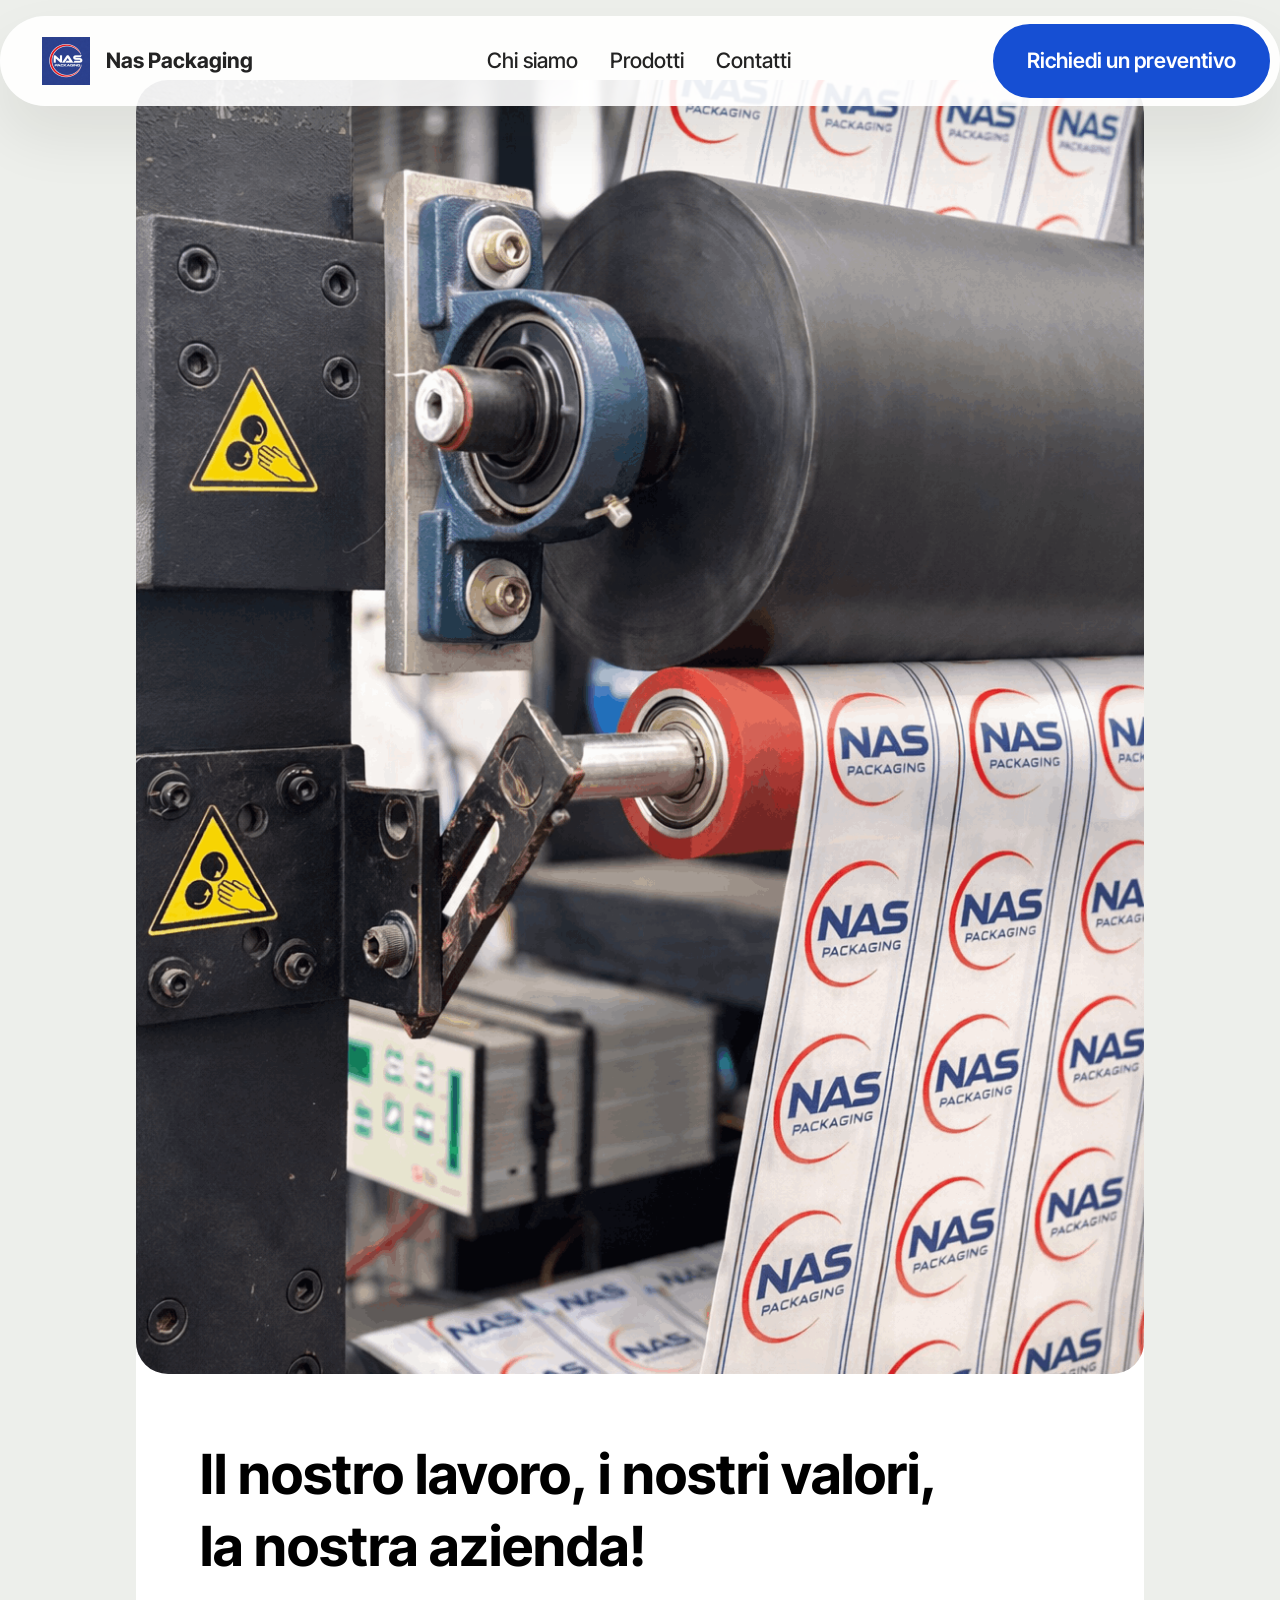
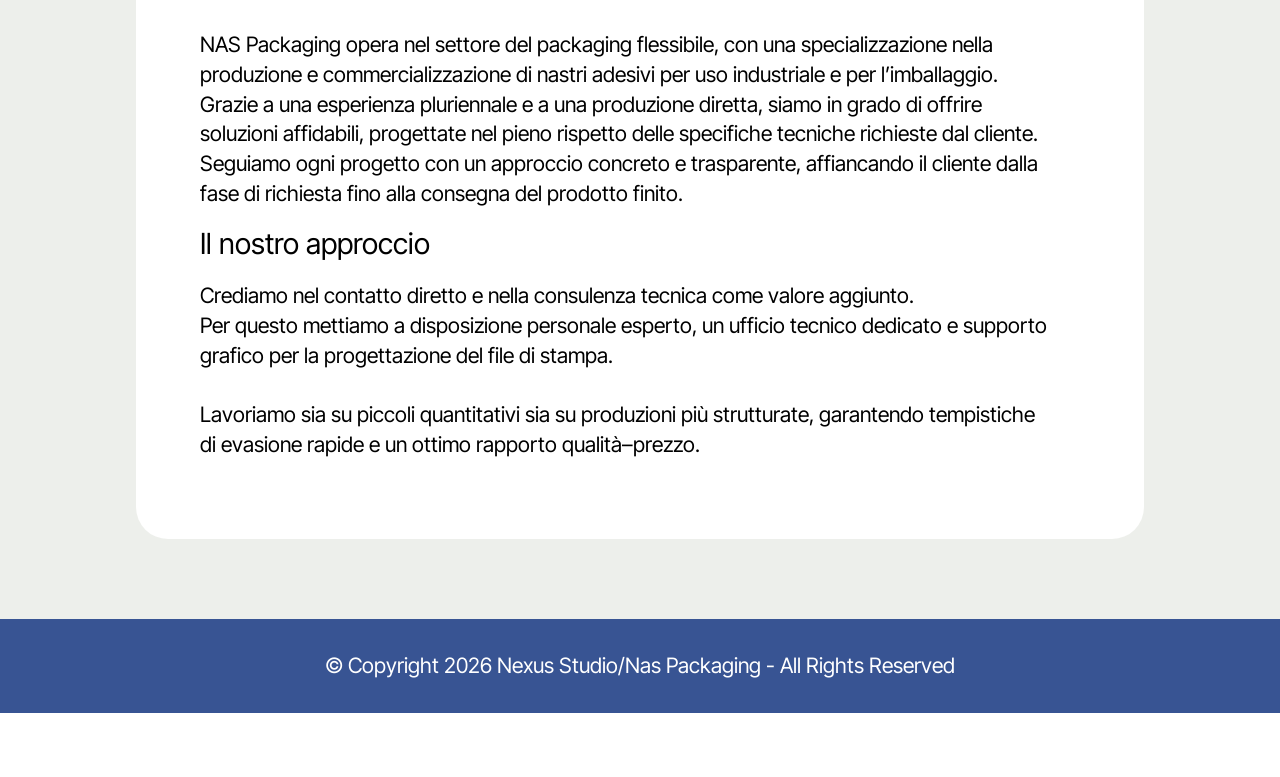
==== commit f668742e: "create github pages" ====
--- a/page1.html
+++ b/page1.html
@@ -18,7 +18,7 @@
   <link rel="stylesheet" href="assets/theme/css/style.css">
   <link rel="preload" href="https://fonts.googleapis.com/css?family=Inter+Tight:100,200,300,400,500,600,700,800,900,100i,200i,300i,400i,500i,600i,700i,800i,900i&display=swap" as="style" onload="this.onload=null;this.rel='stylesheet'">
   <noscript><link rel="stylesheet" href="https://fonts.googleapis.com/css?family=Inter+Tight:100,200,300,400,500,600,700,800,900,100i,200i,300i,400i,500i,600i,700i,800i,900i&display=swap"></noscript>
-  <link rel="preload" as="style" href="assets/mobirise/css/mbr-additional.css?v=v4hvX2"><link rel="stylesheet" href="assets/mobirise/css/mbr-additional.css?v=v4hvX2" type="text/css">
+  <link rel="preload" as="style" href="assets/mobirise/css/mbr-additional.css?v=MT8vXm"><link rel="stylesheet" href="assets/mobirise/css/mbr-additional.css?v=MT8vXm" type="text/css">
 
   
   
@@ -33,7 +33,7 @@
 		<div class="container">
 			<div class="navbar-brand">
 				<span class="navbar-logo">
-					<a href="https://mobirise.com">
+					<a href="index.html">
 						<img src="assets/images/chatgpt20image201220mag2020262016-15-17-96x96.png" alt="Nas Packaging" style="height: 3rem;">
 					</a>
 				</span>
@@ -122,7 +122,7 @@
             </div>
         </div>
     </div>
-</section><section class="display-7" style="padding: 0;align-items: center;justify-content: center;flex-wrap: wrap;    align-content: center;display: flex;position: relative;height: 4rem;"><a href="https://mobiri.se/" style="flex: 1 1;height: 4rem;position: absolute;width: 100%;z-index: 1;"><img alt="" style="height: 4rem;" src="[data-uri]"></a><p style="margin: 0;text-align: center;" class="display-7">&#8204;</p><a style="z-index:1" href="https://mobirise.com/builder/ai-website-maker.html">Free AI Website Maker</a></section><script src="assets/bootstrap/js/bootstrap.bundle.min.js"></script>  <script src="assets/smoothscroll/smooth-scroll.js"></script>  <script src="assets/ytplayer/index.js"></script>  <script src="assets/dropdown/js/navbar-dropdown.js"></script>  <script src="assets/theme/js/script.js"></script>  
+</section><section class="display-7" style="padding: 0;align-items: center;justify-content: center;flex-wrap: wrap;    align-content: center;display: flex;position: relative;height: 4rem;"><a href="https://mobiri.se/" style="flex: 1 1;height: 4rem;position: absolute;width: 100%;z-index: 1;"><img alt="" style="height: 4rem;" src="[data-uri]"></a><p style="margin: 0;text-align: center;" class="display-7">&#8204;</p><a style="z-index:1" href="https://mobirise.com/builder/ai-website-builder.html">AI Website Software</a></section><script src="assets/bootstrap/js/bootstrap.bundle.min.js"></script>  <script src="assets/smoothscroll/smooth-scroll.js"></script>  <script src="assets/ytplayer/index.js"></script>  <script src="assets/dropdown/js/navbar-dropdown.js"></script>  <script src="assets/theme/js/script.js"></script>  
   
   
   <input name="animation" type="hidden">
--- a/assets/mobirise/css/mbr-additional.css
+++ b/assets/mobirise/css/mbr-additional.css
@@ -1578,6 +1578,9 @@
 .cid-vkDLgRwr2Q .item-wrap {
   text-align: justify;
 }
+.cid-vkDLgRwr2Q .cardTitle {
+  text-align: justify;
+}
 .cid-vkHJPsbRDw {
   padding-top: 8rem;
   padding-bottom: 8rem;
@@ -1668,7 +1671,7 @@
 .cid-vkHJur8aLI {
   padding-top: 2rem;
   padding-bottom: 2rem;
-  background-color: #2e481a;
+  background-color: #385493;
   overflow: hidden;
 }
 .cid-tJS6tZXiPa {
@@ -2281,7 +2284,7 @@
 .cid-vkHJur8aLI {
   padding-top: 2rem;
   padding-bottom: 2rem;
-  background-color: #2e481a;
+  background-color: #385493;
   overflow: hidden;
 }
 .cid-tJS6tZXiPa {
@@ -2972,7 +2975,7 @@
 .cid-vkHJur8aLI {
   padding-top: 2rem;
   padding-bottom: 2rem;
-  background-color: #2e481a;
+  background-color: #385493;
   overflow: hidden;
 }
 .cid-tJS6tZXiPa {
@@ -3537,7 +3540,7 @@
 .cid-vkHJur8aLI {
   padding-top: 2rem;
   padding-bottom: 2rem;
-  background-color: #2e481a;
+  background-color: #385493;
   overflow: hidden;
 }
 .cid-tJS6tZXiPa {
@@ -4227,7 +4230,7 @@
 .cid-vkHJur8aLI {
   padding-top: 2rem;
   padding-bottom: 2rem;
-  background-color: #2e481a;
+  background-color: #385493;
   overflow: hidden;
 }
 .cid-tJS6tZXiPa {
@@ -4863,6 +4866,633 @@
 .cid-vkHJur8aLI {
   padding-top: 2rem;
   padding-bottom: 2rem;
-  background-color: #2e481a;
+  background-color: #385493;
   overflow: hidden;
 }
+.cid-tJS6tZXiPa {
+  z-index: 1000;
+  width: 100%;
+  position: relative;
+}
+.cid-tJS6tZXiPa .dropdown-item:before {
+  font-family: Moririse2 !important;
+  content: "\e966";
+  display: inline-block;
+  width: 0;
+  position: absolute;
+  left: 1rem;
+  top: 0.5rem;
+  margin-right: 0.5rem;
+  line-height: 1;
+  font-size: inherit;
+  vertical-align: middle;
+  text-align: center;
+  overflow: hidden;
+  transform: scale(0, 1);
+  transition: all 0.25s ease-in-out;
+}
+@media (max-width: 767px) {
+  .cid-tJS6tZXiPa .navbar-toggler {
+    transform: scale(0.8);
+  }
+}
+.cid-tJS6tZXiPa .navbar-brand {
+  flex-shrink: 0;
+  align-items: center;
+  margin-right: 0;
+  padding: 10px 0;
+  transition: all 0.3s;
+  word-break: break-word;
+  z-index: 1;
+}
+.cid-tJS6tZXiPa .navbar-brand img {
+  max-width: 100%;
+  max-height: 100%;
+  border-radius: 0px !important;
+}
+.cid-tJS6tZXiPa .navbar-brand .navbar-caption {
+  line-height: inherit !important;
+}
+.cid-tJS6tZXiPa .navbar-brand .navbar-logo a {
+  outline: none;
+}
+.cid-tJS6tZXiPa .navbar-nav {
+  margin: auto;
+  margin-left: 0;
+  margin-left: auto;
+}
+.cid-tJS6tZXiPa .navbar-nav .nav-item {
+  padding: 0 !important;
+  transition: .3s all !important;
+}
+.cid-tJS6tZXiPa .navbar-nav .nav-item .nav-link {
+  padding: 16px !important;
+  margin: 0 !important;
+  border-radius: 1rem !important;
+  transition: .3s all !important;
+}
+.cid-tJS6tZXiPa .navbar-nav .nav-item .nav-link:hover {
+  background-color: rgba(27, 31, 10, 0.06);
+}
+.cid-tJS6tZXiPa .navbar-nav .open .nav-link::after {
+  transform: rotate(180deg);
+}
+@media (min-width: 992px) {
+  .cid-tJS6tZXiPa .navbar-nav .open .nav-link::before {
+    content: "";
+    width: 100%;
+    height: 20px;
+    top: 100%;
+    background: transparent;
+    position: absolute;
+  }
+}
+.cid-tJS6tZXiPa .navbar-nav .dropdown-item {
+  padding: 12px !important;
+  border-radius: 0.5rem !important;
+  margin: 0 8px !important;
+  transition: .3s all !important;
+}
+.cid-tJS6tZXiPa .navbar-nav .dropdown-item:hover {
+  background-color: rgba(27, 31, 10, 0.06);
+}
+@media (min-width: 992px) {
+  .cid-tJS6tZXiPa .navbar-nav {
+    padding-left: 1.5rem;
+  }
+}
+.cid-tJS6tZXiPa .nav-link {
+  width: fit-content;
+  position: relative;
+}
+.cid-tJS6tZXiPa .navbar-logo {
+  padding-left: 2rem;
+  margin: 0 !important;
+}
+@media (max-width: 767px) {
+  .cid-tJS6tZXiPa .navbar-logo {
+    padding-left: 1rem;
+  }
+}
+.cid-tJS6tZXiPa .navbar-caption {
+  padding-left: 1rem;
+  padding-right: .5rem;
+}
+@media (max-width: 767px) {
+  .cid-tJS6tZXiPa .nav-dropdown {
+    padding-bottom: 0.5rem;
+  }
+}
+.cid-tJS6tZXiPa .nav-dropdown .link.dropdown-toggle::after {
+  margin-left: 0.5rem;
+  margin-top: 0.2rem;
+  transition: .3s all;
+}
+.cid-tJS6tZXiPa .container {
+  display: flex;
+  height: 90px;
+  padding: 0.5rem 0.6rem;
+  flex-wrap: nowrap;
+  background: rgba(255, 255, 255, 0.9) !important;
+  left: 0;
+  right: 0;
+  -webkit-box-pack: justify;
+  -ms-flex-pack: justify;
+  justify-content: flex-end;
+  -webkit-box-align: center;
+  -webkit-align-items: center;
+  -ms-flex-align: center;
+  align-items: center;
+  border-radius: 100vw;
+  margin-top: 1rem;
+  background-color: #ffffff;
+  box-shadow: 0 30px 60px 0 rgba(27, 31, 10, 0.08);
+}
+@media (max-width: 992px) {
+  .cid-tJS6tZXiPa .container {
+    padding-right: 2rem;
+  }
+}
+@media (max-width: 767px) {
+  .cid-tJS6tZXiPa .container {
+    width: 95%;
+    height: 56px !important;
+    padding-right: 1rem;
+    margin-top: 0rem;
+  }
+}
+.cid-tJS6tZXiPa .iconfont-wrapper {
+  color: #000000 !important;
+  font-size: 1.5rem;
+  padding-right: 0.5rem;
+}
+.cid-tJS6tZXiPa .dropdown-menu {
+  flex-wrap: wrap;
+  flex-direction: column;
+  max-width: 100%;
+  padding: 12px 4px !important;
+  border-radius: 1.5rem;
+  transition: .3s all !important;
+  min-width: auto;
+  background: #ffffff;
+  background: rgba(255, 255, 255, 0.9) !important;
+}
+.cid-tJS6tZXiPa .nav-item:focus,
+.cid-tJS6tZXiPa .nav-link:focus {
+  outline: none;
+}
+.cid-tJS6tZXiPa .dropdown .dropdown-menu .dropdown-item {
+  width: auto;
+  transition: all 0.25s ease-in-out;
+}
+.cid-tJS6tZXiPa .dropdown .dropdown-menu .dropdown-item::after {
+  right: 0.5rem;
+}
+.cid-tJS6tZXiPa .dropdown .dropdown-menu .dropdown-item .mbr-iconfont {
+  margin-right: 0.5rem;
+  vertical-align: sub;
+}
+.cid-tJS6tZXiPa .dropdown .dropdown-menu .dropdown-item .mbr-iconfont:before {
+  display: inline-block;
+  transform: scale(1, 1);
+  transition: all 0.25s ease-in-out;
+}
+.cid-tJS6tZXiPa .collapsed .dropdown-menu .dropdown-item:before {
+  display: none;
+}
+.cid-tJS6tZXiPa .collapsed .dropdown .dropdown-menu .dropdown-item {
+  padding: 0.235em 1.5em 0.235em 1.5em !important;
+  transition: none;
+  margin: 0 !important;
+}
+.cid-tJS6tZXiPa .navbar {
+  min-height: 90px;
+  transition: all 0.3s;
+  border-bottom: 1px solid transparent;
+  background: transparent !important;
+  padding: 0 !important;
+  border: none !important;
+  box-shadow: none !important;
+  border-radius: 0 !important;
+}
+.cid-tJS6tZXiPa .navbar.opened {
+  transition: all 0.3s;
+}
+.cid-tJS6tZXiPa .navbar .dropdown-item {
+  padding: 0.5rem 1.8rem;
+}
+.cid-tJS6tZXiPa .navbar .navbar-logo img {
+  width: auto;
+}
+.cid-tJS6tZXiPa .navbar .navbar-collapse {
+  z-index: 1;
+  justify-content: flex-end;
+}
+.cid-tJS6tZXiPa .navbar.collapsed {
+  justify-content: center;
+}
+.cid-tJS6tZXiPa .navbar.collapsed .nav-item .nav-link::before {
+  display: none;
+}
+.cid-tJS6tZXiPa .navbar.collapsed.opened .dropdown-menu {
+  top: 0;
+}
+@media (min-width: 992px) {
+  .cid-tJS6tZXiPa .navbar.collapsed.opened:not(.navbar-short) .navbar-collapse {
+    max-height: calc(98.5vh - 3rem);
+  }
+}
+.cid-tJS6tZXiPa .navbar.collapsed .dropdown-menu .dropdown-submenu {
+  left: 0 !important;
+}
+.cid-tJS6tZXiPa .navbar.collapsed .dropdown-menu .dropdown-item:after {
+  right: auto;
+}
+.cid-tJS6tZXiPa .navbar.collapsed .dropdown-menu .dropdown-toggle[data-toggle="dropdown-submenu"]:after {
+  margin-left: 0.5rem;
+  margin-top: 0.2rem;
+  border-top: 0.35em solid;
+  border-right: 0.35em solid transparent;
+  border-left: 0.35em solid transparent;
+  border-bottom: 0;
+  top: 41%;
+}
+.cid-tJS6tZXiPa .navbar.collapsed ul.navbar-nav li {
+  margin: auto;
+}
+.cid-tJS6tZXiPa .navbar.collapsed .dropdown-menu .dropdown-item {
+  padding: 0.25rem 1.5rem;
+  text-align: center;
+}
+.cid-tJS6tZXiPa .navbar.collapsed .icons-menu {
+  padding-left: 0;
+  padding-right: 0;
+  padding-top: 0.5rem;
+  padding-bottom: 0.5rem;
+}
+@media (max-width: 767px) {
+  .cid-tJS6tZXiPa .navbar {
+    min-height: 72px;
+  }
+  .cid-tJS6tZXiPa .navbar .navbar-logo img {
+    height: 2rem !important;
+  }
+}
+@media (max-width: 991px) {
+  .cid-tJS6tZXiPa .navbar .nav-item .nav-link::before {
+    display: none;
+  }
+  .cid-tJS6tZXiPa .navbar.opened .dropdown-menu {
+    top: 0;
+  }
+  .cid-tJS6tZXiPa .navbar .dropdown-menu .dropdown-submenu {
+    left: 0 !important;
+  }
+  .cid-tJS6tZXiPa .navbar .dropdown-menu .dropdown-item:after {
+    right: auto;
+  }
+  .cid-tJS6tZXiPa .navbar .dropdown-menu .dropdown-toggle[data-toggle="dropdown-submenu"]:after {
+    margin-left: 0.5rem;
+    margin-top: 0.2rem;
+    border-top: 0.35em solid;
+    border-right: 0.35em solid transparent;
+    border-left: 0.35em solid transparent;
+    border-bottom: 0;
+    top: 40%;
+  }
+  .cid-tJS6tZXiPa .navbar .dropdown-menu .dropdown-item {
+    padding: 0.25rem 1.5rem !important;
+    text-align: center;
+  }
+  .cid-tJS6tZXiPa .navbar .navbar-brand {
+    flex-shrink: initial;
+    flex-basis: auto;
+    word-break: break-word;
+    padding-right: 10px;
+  }
+  .cid-tJS6tZXiPa .navbar .navbar-toggler {
+    flex-basis: auto;
+  }
+  .cid-tJS6tZXiPa .navbar .icons-menu {
+    padding-left: 0;
+    padding-top: 0.5rem;
+    padding-bottom: 0.5rem;
+  }
+}
+.cid-tJS6tZXiPa .navbar.navbar-short .navbar-logo img {
+  height: 2rem;
+}
+.cid-tJS6tZXiPa .dropdown-item.active,
+.cid-tJS6tZXiPa .dropdown-item:active {
+  background-color: transparent;
+}
+.cid-tJS6tZXiPa .navbar-expand-lg .navbar-nav .nav-link {
+  padding: 0;
+}
+.cid-tJS6tZXiPa .nav-dropdown .link.dropdown-toggle {
+  margin-right: 1.667em;
+}
+.cid-tJS6tZXiPa .nav-dropdown .link.dropdown-toggle[aria-expanded="true"] {
+  margin-right: 0;
+  padding: 0.667em 1.667em;
+}
+.cid-tJS6tZXiPa .navbar.navbar-expand-lg .dropdown .dropdown-menu {
+  background: #ffffff;
+}
+.cid-tJS6tZXiPa .navbar.navbar-expand-lg .dropdown .dropdown-menu .dropdown-submenu {
+  margin: 0;
+  left: 105%;
+  transform: none;
+  top: -12px;
+}
+.cid-tJS6tZXiPa .navbar .dropdown.open > .dropdown-menu {
+  display: flex;
+}
+.cid-tJS6tZXiPa ul.navbar-nav {
+  flex-wrap: wrap;
+}
+.cid-tJS6tZXiPa .navbar-buttons {
+  text-align: center;
+  min-width: 140px;
+}
+@media (max-width: 992px) {
+  .cid-tJS6tZXiPa .navbar-buttons {
+    text-align: left;
+  }
+}
+.cid-tJS6tZXiPa button.navbar-toggler {
+  outline: none;
+  width: 31px;
+  height: 20px;
+  cursor: pointer;
+  transition: all 0.2s;
+  position: relative;
+  align-self: center;
+}
+.cid-tJS6tZXiPa button.navbar-toggler .hamburger span {
+  position: absolute;
+  right: 0;
+  width: 30px;
+  height: 2px;
+  border-right: 5px;
+  background-color: #000000;
+}
+.cid-tJS6tZXiPa button.navbar-toggler .hamburger span:nth-child(1) {
+  top: 0;
+  transition: all 0.2s;
+}
+.cid-tJS6tZXiPa button.navbar-toggler .hamburger span:nth-child(2) {
+  top: 8px;
+  transition: all 0.15s;
+}
+.cid-tJS6tZXiPa button.navbar-toggler .hamburger span:nth-child(3) {
+  top: 8px;
+  transition: all 0.15s;
+}
+.cid-tJS6tZXiPa button.navbar-toggler .hamburger span:nth-child(4) {
+  top: 16px;
+  transition: all 0.2s;
+}
+.cid-tJS6tZXiPa nav.opened .hamburger span:nth-child(1) {
+  top: 8px;
+  width: 0;
+  opacity: 0;
+  right: 50%;
+  transition: all 0.2s;
+}
+.cid-tJS6tZXiPa nav.opened .hamburger span:nth-child(2) {
+  transform: rotate(45deg);
+  transition: all 0.25s;
+}
+.cid-tJS6tZXiPa nav.opened .hamburger span:nth-child(3) {
+  transform: rotate(-45deg);
+  transition: all 0.25s;
+}
+.cid-tJS6tZXiPa nav.opened .hamburger span:nth-child(4) {
+  top: 8px;
+  width: 0;
+  opacity: 0;
+  right: 50%;
+  transition: all 0.2s;
+}
+.cid-tJS6tZXiPa .navbar-dropdown {
+  padding: 0 1rem;
+}
+.cid-tJS6tZXiPa a.nav-link {
+  display: flex;
+  align-items: center;
+  justify-content: center;
+}
+.cid-tJS6tZXiPa .icons-menu {
+  flex-wrap: nowrap;
+  display: flex;
+  justify-content: center;
+  padding-left: 1rem;
+  padding-right: 1rem;
+  padding-top: 0.3rem;
+  text-align: center;
+}
+@media (max-width: 992px) {
+  .cid-tJS6tZXiPa .icons-menu {
+    justify-content: flex-start;
+    margin-bottom: .5rem;
+  }
+}
+@media screen and (-ms-high-contrast: active), (-ms-high-contrast: none) {
+  .cid-tJS6tZXiPa .navbar {
+    height: 70px;
+  }
+  .cid-tJS6tZXiPa .navbar.opened {
+    height: auto;
+  }
+  .cid-tJS6tZXiPa .nav-item .nav-link:hover::before {
+    width: 175%;
+    max-width: calc(100% + 2rem);
+    left: -1rem;
+  }
+}
+.cid-tJS6tZXiPa .navbar .dropdown > .dropdown-menu {
+  display: none;
+  width: max-content;
+  max-width: 500px !important;
+  transform: translateX(-50%);
+  top: calc(100% + 20px);
+  left: 50%;
+}
+.cid-tJS6tZXiPa .navbar .dropdown > .dropdown-menu .dropdown-item {
+  line-height: 1 !important;
+}
+.cid-tJS6tZXiPa .navbar .dropdown > .dropdown-menu .dropdown .dropdown-item {
+  align-items: center;
+  display: flex;
+  height: max-content !important;
+  min-height: max-content !important;
+}
+.cid-tJS6tZXiPa .navbar .dropdown > .dropdown-menu .dropdown .dropdown-item::after {
+  display: inline-block;
+  position: static;
+  margin-left: 0.5rem;
+  margin-top: 0;
+  margin-right: 0;
+  margin-bottom: 0;
+  transition: .3s all;
+  transform: rotate(-90deg);
+}
+.cid-tJS6tZXiPa .navbar .dropdown > .dropdown-menu .dropdown.open .dropdown-item::after {
+  transform: rotate(0deg);
+}
+.cid-tJS6tZXiPa .mbr-section-btn {
+  margin: -0.6rem -0.6rem;
+}
+.cid-tJS6tZXiPa .navbar-toggler {
+  margin-left: 12px;
+  margin-right: 8px;
+  order: 1000;
+}
+@media (max-width: 991px) {
+  .cid-tJS6tZXiPa .navbar-brand {
+    margin-right: auto;
+  }
+  .cid-tJS6tZXiPa .navbar-collapse {
+    z-index: -1 !important;
+    position: absolute;
+    top: 110%;
+    left: 0;
+    width: 100%;
+    padding: 1rem;
+    border-radius: 1.5rem;
+    background: #ffffff;
+    opacity: 1;
+    border-color: rgba(255, 255, 255, 0.9) !important;
+    background: rgba(255, 255, 255, 0.9) !important;
+    backdrop-filter: blur(8px);
+  }
+  .cid-tJS6tZXiPa .navbar-nav .nav-item .nav-link::after {
+    margin-left: 10px;
+  }
+  .cid-tJS6tZXiPa .navbar-nav .dropdown-item:hover {
+    background-color: rgba(27, 31, 10, 0.06);
+  }
+  .cid-tJS6tZXiPa .navbar .dropdown > .dropdown-menu {
+    max-width: 100% !important;
+    transform: translateX(0);
+    top: 10px;
+    left: 0;
+    padding: 8px !important;
+    border-radius: 1rem;
+    background-color: rgba(27, 31, 10, 0.04) !important;
+  }
+  .cid-tJS6tZXiPa .navbar .dropdown > .dropdown-menu .dropdown-item {
+    padding: 8px !important;
+    line-height: 1 !important;
+    margin-bottom: 4px !important;
+  }
+  .cid-tJS6tZXiPa .navbar .dropdown > .dropdown-menu .dropdown .dropdown-item {
+    align-items: center;
+    display: flex;
+    height: max-content !important;
+    min-height: max-content !important;
+  }
+  .cid-tJS6tZXiPa .navbar .dropdown > .dropdown-menu .dropdown .dropdown-item::after {
+    display: inline-block;
+    position: static;
+    margin-left: 0.5rem;
+    margin-top: 0;
+    margin-right: 0;
+    margin-bottom: 0;
+    transition: .3s all;
+    transform: rotate(0deg);
+  }
+  .cid-tJS6tZXiPa .navbar .dropdown > .dropdown-menu .dropdown.open .dropdown-item::after {
+    transform: rotate(180deg);
+  }
+  .cid-tJS6tZXiPa .navbar .dropdown > .dropdown-menu .dropdown-submenu {
+    position: static;
+    width: 100%;
+    max-width: 100% !important;
+    transform: translateX(0) !important;
+    top: 0;
+    left: 0;
+    padding: 8px !important;
+    border-radius: 1rem;
+    background-color: rgba(27, 31, 10, 0.04) !important;
+  }
+  .cid-tJS6tZXiPa .navbar .dropdown.open > .dropdown-menu {
+    display: flex !important;
+    flex-direction: column;
+    align-items: flex-start;
+  }
+}
+@media (max-width: 575px) {
+  .cid-tJS6tZXiPa .navbar-collapse {
+    padding: 1rem;
+  }
+}
+.cid-vkHJur8aLI {
+  padding-top: 2rem;
+  padding-bottom: 2rem;
+  background-color: #385493;
+  overflow: hidden;
+}
+.cid-vkIOMwKASp {
+  padding-top: 8rem;
+  padding-bottom: 8rem;
+  background-color: #385493;
+}
+.cid-vkIOMwKASp .mbr-fallback-image.disabled {
+  display: none;
+}
+.cid-vkIOMwKASp .mbr-fallback-image {
+  display: block;
+  background-size: cover;
+  background-position: center center;
+  width: 100%;
+  height: 100%;
+  position: absolute;
+  top: 0;
+}
+.cid-vkIOMwKASp .card-wrapper {
+  overflow: hidden;
+  background: #ffffff;
+}
+.cid-vkIOMwKASp .text-wrapper {
+  padding: 4rem 3rem;
+}
+@media (min-width: 768px) and (max-width: 991px) {
+  .cid-vkIOMwKASp .text-wrapper {
+    padding: 2.25rem;
+  }
+}
+@media (max-width: 767px) {
+  .cid-vkIOMwKASp .text-wrapper {
+    padding: 1.5rem;
+  }
+}
+.cid-vkIOMwKASp .row {
+  align-items: center;
+  margin-right: -1rem;
+  margin-left: -1rem;
+}
+.cid-vkIOMwKASp .row {
+  flex-direction: row-reverse;
+}
+.cid-vkIOMwKASp .image-wrapper {
+  padding: 0 1rem;
+}
+.cid-vkIOMwKASp img,
+.cid-vkIOMwKASp .image-wrapper {
+  height: 600px;
+  object-fit: cover;
+}
+@media (max-width: 767px) {
+  .cid-vkIOMwKASp img,
+  .cid-vkIOMwKASp .image-wrapper {
+    max-height: 350px;
+  }
+}
+.cid-vkIOMwKASp .mbr-section-title {
+  color: #000000;
+}
+.cid-vkIOMwKASp .mbr-text {
+  color: #000000;
+}
--- a/assets/mobirise/css/mbr-additional.css
+++ b/assets/mobirise/css/mbr-additional.css
@@ -1578,6 +1578,9 @@
 .cid-vkDLgRwr2Q .item-wrap {
   text-align: justify;
 }
+.cid-vkDLgRwr2Q .cardTitle {
+  text-align: justify;
+}
 .cid-vkHJPsbRDw {
   padding-top: 8rem;
   padding-bottom: 8rem;
@@ -1668,7 +1671,7 @@
 .cid-vkHJur8aLI {
   padding-top: 2rem;
   padding-bottom: 2rem;
-  background-color: #2e481a;
+  background-color: #385493;
   overflow: hidden;
 }
 .cid-tJS6tZXiPa {
@@ -2281,7 +2284,7 @@
 .cid-vkHJur8aLI {
   padding-top: 2rem;
   padding-bottom: 2rem;
-  background-color: #2e481a;
+  background-color: #385493;
   overflow: hidden;
 }
 .cid-tJS6tZXiPa {
@@ -2972,7 +2975,7 @@
 .cid-vkHJur8aLI {
   padding-top: 2rem;
   padding-bottom: 2rem;
-  background-color: #2e481a;
+  background-color: #385493;
   overflow: hidden;
 }
 .cid-tJS6tZXiPa {
@@ -3537,7 +3540,7 @@
 .cid-vkHJur8aLI {
   padding-top: 2rem;
   padding-bottom: 2rem;
-  background-color: #2e481a;
+  background-color: #385493;
   overflow: hidden;
 }
 .cid-tJS6tZXiPa {
@@ -4227,7 +4230,7 @@
 .cid-vkHJur8aLI {
   padding-top: 2rem;
   padding-bottom: 2rem;
-  background-color: #2e481a;
+  background-color: #385493;
   overflow: hidden;
 }
 .cid-tJS6tZXiPa {
@@ -4863,6 +4866,633 @@
 .cid-vkHJur8aLI {
   padding-top: 2rem;
   padding-bottom: 2rem;
-  background-color: #2e481a;
+  background-color: #385493;
   overflow: hidden;
 }
+.cid-tJS6tZXiPa {
+  z-index: 1000;
+  width: 100%;
+  position: relative;
+}
+.cid-tJS6tZXiPa .dropdown-item:before {
+  font-family: Moririse2 !important;
+  content: "\e966";
+  display: inline-block;
+  width: 0;
+  position: absolute;
+  left: 1rem;
+  top: 0.5rem;
+  margin-right: 0.5rem;
+  line-height: 1;
+  font-size: inherit;
+  vertical-align: middle;
+  text-align: center;
+  overflow: hidden;
+  transform: scale(0, 1);
+  transition: all 0.25s ease-in-out;
+}
+@media (max-width: 767px) {
+  .cid-tJS6tZXiPa .navbar-toggler {
+    transform: scale(0.8);
+  }
+}
+.cid-tJS6tZXiPa .navbar-brand {
+  flex-shrink: 0;
+  align-items: center;
+  margin-right: 0;
+  padding: 10px 0;
+  transition: all 0.3s;
+  word-break: break-word;
+  z-index: 1;
+}
+.cid-tJS6tZXiPa .navbar-brand img {
+  max-width: 100%;
+  max-height: 100%;
+  border-radius: 0px !important;
+}
+.cid-tJS6tZXiPa .navbar-brand .navbar-caption {
+  line-height: inherit !important;
+}
+.cid-tJS6tZXiPa .navbar-brand .navbar-logo a {
+  outline: none;
+}
+.cid-tJS6tZXiPa .navbar-nav {
+  margin: auto;
+  margin-left: 0;
+  margin-left: auto;
+}
+.cid-tJS6tZXiPa .navbar-nav .nav-item {
+  padding: 0 !important;
+  transition: .3s all !important;
+}
+.cid-tJS6tZXiPa .navbar-nav .nav-item .nav-link {
+  padding: 16px !important;
+  margin: 0 !important;
+  border-radius: 1rem !important;
+  transition: .3s all !important;
+}
+.cid-tJS6tZXiPa .navbar-nav .nav-item .nav-link:hover {
+  background-color: rgba(27, 31, 10, 0.06);
+}
+.cid-tJS6tZXiPa .navbar-nav .open .nav-link::after {
+  transform: rotate(180deg);
+}
+@media (min-width: 992px) {
+  .cid-tJS6tZXiPa .navbar-nav .open .nav-link::before {
+    content: "";
+    width: 100%;
+    height: 20px;
+    top: 100%;
+    background: transparent;
+    position: absolute;
+  }
+}
+.cid-tJS6tZXiPa .navbar-nav .dropdown-item {
+  padding: 12px !important;
+  border-radius: 0.5rem !important;
+  margin: 0 8px !important;
+  transition: .3s all !important;
+}
+.cid-tJS6tZXiPa .navbar-nav .dropdown-item:hover {
+  background-color: rgba(27, 31, 10, 0.06);
+}
+@media (min-width: 992px) {
+  .cid-tJS6tZXiPa .navbar-nav {
+    padding-left: 1.5rem;
+  }
+}
+.cid-tJS6tZXiPa .nav-link {
+  width: fit-content;
+  position: relative;
+}
+.cid-tJS6tZXiPa .navbar-logo {
+  padding-left: 2rem;
+  margin: 0 !important;
+}
+@media (max-width: 767px) {
+  .cid-tJS6tZXiPa .navbar-logo {
+    padding-left: 1rem;
+  }
+}
+.cid-tJS6tZXiPa .navbar-caption {
+  padding-left: 1rem;
+  padding-right: .5rem;
+}
+@media (max-width: 767px) {
+  .cid-tJS6tZXiPa .nav-dropdown {
+    padding-bottom: 0.5rem;
+  }
+}
+.cid-tJS6tZXiPa .nav-dropdown .link.dropdown-toggle::after {
+  margin-left: 0.5rem;
+  margin-top: 0.2rem;
+  transition: .3s all;
+}
+.cid-tJS6tZXiPa .container {
+  display: flex;
+  height: 90px;
+  padding: 0.5rem 0.6rem;
+  flex-wrap: nowrap;
+  background: rgba(255, 255, 255, 0.9) !important;
+  left: 0;
+  right: 0;
+  -webkit-box-pack: justify;
+  -ms-flex-pack: justify;
+  justify-content: flex-end;
+  -webkit-box-align: center;
+  -webkit-align-items: center;
+  -ms-flex-align: center;
+  align-items: center;
+  border-radius: 100vw;
+  margin-top: 1rem;
+  background-color: #ffffff;
+  box-shadow: 0 30px 60px 0 rgba(27, 31, 10, 0.08);
+}
+@media (max-width: 992px) {
+  .cid-tJS6tZXiPa .container {
+    padding-right: 2rem;
+  }
+}
+@media (max-width: 767px) {
+  .cid-tJS6tZXiPa .container {
+    width: 95%;
+    height: 56px !important;
+    padding-right: 1rem;
+    margin-top: 0rem;
+  }
+}
+.cid-tJS6tZXiPa .iconfont-wrapper {
+  color: #000000 !important;
+  font-size: 1.5rem;
+  padding-right: 0.5rem;
+}
+.cid-tJS6tZXiPa .dropdown-menu {
+  flex-wrap: wrap;
+  flex-direction: column;
+  max-width: 100%;
+  padding: 12px 4px !important;
+  border-radius: 1.5rem;
+  transition: .3s all !important;
+  min-width: auto;
+  background: #ffffff;
+  background: rgba(255, 255, 255, 0.9) !important;
+}
+.cid-tJS6tZXiPa .nav-item:focus,
+.cid-tJS6tZXiPa .nav-link:focus {
+  outline: none;
+}
+.cid-tJS6tZXiPa .dropdown .dropdown-menu .dropdown-item {
+  width: auto;
+  transition: all 0.25s ease-in-out;
+}
+.cid-tJS6tZXiPa .dropdown .dropdown-menu .dropdown-item::after {
+  right: 0.5rem;
+}
+.cid-tJS6tZXiPa .dropdown .dropdown-menu .dropdown-item .mbr-iconfont {
+  margin-right: 0.5rem;
+  vertical-align: sub;
+}
+.cid-tJS6tZXiPa .dropdown .dropdown-menu .dropdown-item .mbr-iconfont:before {
+  display: inline-block;
+  transform: scale(1, 1);
+  transition: all 0.25s ease-in-out;
+}
+.cid-tJS6tZXiPa .collapsed .dropdown-menu .dropdown-item:before {
+  display: none;
+}
+.cid-tJS6tZXiPa .collapsed .dropdown .dropdown-menu .dropdown-item {
+  padding: 0.235em 1.5em 0.235em 1.5em !important;
+  transition: none;
+  margin: 0 !important;
+}
+.cid-tJS6tZXiPa .navbar {
+  min-height: 90px;
+  transition: all 0.3s;
+  border-bottom: 1px solid transparent;
+  background: transparent !important;
+  padding: 0 !important;
+  border: none !important;
+  box-shadow: none !important;
+  border-radius: 0 !important;
+}
+.cid-tJS6tZXiPa .navbar.opened {
+  transition: all 0.3s;
+}
+.cid-tJS6tZXiPa .navbar .dropdown-item {
+  padding: 0.5rem 1.8rem;
+}
+.cid-tJS6tZXiPa .navbar .navbar-logo img {
+  width: auto;
+}
+.cid-tJS6tZXiPa .navbar .navbar-collapse {
+  z-index: 1;
+  justify-content: flex-end;
+}
+.cid-tJS6tZXiPa .navbar.collapsed {
+  justify-content: center;
+}
+.cid-tJS6tZXiPa .navbar.collapsed .nav-item .nav-link::before {
+  display: none;
+}
+.cid-tJS6tZXiPa .navbar.collapsed.opened .dropdown-menu {
+  top: 0;
+}
+@media (min-width: 992px) {
+  .cid-tJS6tZXiPa .navbar.collapsed.opened:not(.navbar-short) .navbar-collapse {
+    max-height: calc(98.5vh - 3rem);
+  }
+}
+.cid-tJS6tZXiPa .navbar.collapsed .dropdown-menu .dropdown-submenu {
+  left: 0 !important;
+}
+.cid-tJS6tZXiPa .navbar.collapsed .dropdown-menu .dropdown-item:after {
+  right: auto;
+}
+.cid-tJS6tZXiPa .navbar.collapsed .dropdown-menu .dropdown-toggle[data-toggle="dropdown-submenu"]:after {
+  margin-left: 0.5rem;
+  margin-top: 0.2rem;
+  border-top: 0.35em solid;
+  border-right: 0.35em solid transparent;
+  border-left: 0.35em solid transparent;
+  border-bottom: 0;
+  top: 41%;
+}
+.cid-tJS6tZXiPa .navbar.collapsed ul.navbar-nav li {
+  margin: auto;
+}
+.cid-tJS6tZXiPa .navbar.collapsed .dropdown-menu .dropdown-item {
+  padding: 0.25rem 1.5rem;
+  text-align: center;
+}
+.cid-tJS6tZXiPa .navbar.collapsed .icons-menu {
+  padding-left: 0;
+  padding-right: 0;
+  padding-top: 0.5rem;
+  padding-bottom: 0.5rem;
+}
+@media (max-width: 767px) {
+  .cid-tJS6tZXiPa .navbar {
+    min-height: 72px;
+  }
+  .cid-tJS6tZXiPa .navbar .navbar-logo img {
+    height: 2rem !important;
+  }
+}
+@media (max-width: 991px) {
+  .cid-tJS6tZXiPa .navbar .nav-item .nav-link::before {
+    display: none;
+  }
+  .cid-tJS6tZXiPa .navbar.opened .dropdown-menu {
+    top: 0;
+  }
+  .cid-tJS6tZXiPa .navbar .dropdown-menu .dropdown-submenu {
+    left: 0 !important;
+  }
+  .cid-tJS6tZXiPa .navbar .dropdown-menu .dropdown-item:after {
+    right: auto;
+  }
+  .cid-tJS6tZXiPa .navbar .dropdown-menu .dropdown-toggle[data-toggle="dropdown-submenu"]:after {
+    margin-left: 0.5rem;
+    margin-top: 0.2rem;
+    border-top: 0.35em solid;
+    border-right: 0.35em solid transparent;
+    border-left: 0.35em solid transparent;
+    border-bottom: 0;
+    top: 40%;
+  }
+  .cid-tJS6tZXiPa .navbar .dropdown-menu .dropdown-item {
+    padding: 0.25rem 1.5rem !important;
+    text-align: center;
+  }
+  .cid-tJS6tZXiPa .navbar .navbar-brand {
+    flex-shrink: initial;
+    flex-basis: auto;
+    word-break: break-word;
+    padding-right: 10px;
+  }
+  .cid-tJS6tZXiPa .navbar .navbar-toggler {
+    flex-basis: auto;
+  }
+  .cid-tJS6tZXiPa .navbar .icons-menu {
+    padding-left: 0;
+    padding-top: 0.5rem;
+    padding-bottom: 0.5rem;
+  }
+}
+.cid-tJS6tZXiPa .navbar.navbar-short .navbar-logo img {
+  height: 2rem;
+}
+.cid-tJS6tZXiPa .dropdown-item.active,
+.cid-tJS6tZXiPa .dropdown-item:active {
+  background-color: transparent;
+}
+.cid-tJS6tZXiPa .navbar-expand-lg .navbar-nav .nav-link {
+  padding: 0;
+}
+.cid-tJS6tZXiPa .nav-dropdown .link.dropdown-toggle {
+  margin-right: 1.667em;
+}
+.cid-tJS6tZXiPa .nav-dropdown .link.dropdown-toggle[aria-expanded="true"] {
+  margin-right: 0;
+  padding: 0.667em 1.667em;
+}
+.cid-tJS6tZXiPa .navbar.navbar-expand-lg .dropdown .dropdown-menu {
+  background: #ffffff;
+}
+.cid-tJS6tZXiPa .navbar.navbar-expand-lg .dropdown .dropdown-menu .dropdown-submenu {
+  margin: 0;
+  left: 105%;
+  transform: none;
+  top: -12px;
+}
+.cid-tJS6tZXiPa .navbar .dropdown.open > .dropdown-menu {
+  display: flex;
+}
+.cid-tJS6tZXiPa ul.navbar-nav {
+  flex-wrap: wrap;
+}
+.cid-tJS6tZXiPa .navbar-buttons {
+  text-align: center;
+  min-width: 140px;
+}
+@media (max-width: 992px) {
+  .cid-tJS6tZXiPa .navbar-buttons {
+    text-align: left;
+  }
+}
+.cid-tJS6tZXiPa button.navbar-toggler {
+  outline: none;
+  width: 31px;
+  height: 20px;
+  cursor: pointer;
+  transition: all 0.2s;
+  position: relative;
+  align-self: center;
+}
+.cid-tJS6tZXiPa button.navbar-toggler .hamburger span {
+  position: absolute;
+  right: 0;
+  width: 30px;
+  height: 2px;
+  border-right: 5px;
+  background-color: #000000;
+}
+.cid-tJS6tZXiPa button.navbar-toggler .hamburger span:nth-child(1) {
+  top: 0;
+  transition: all 0.2s;
+}
+.cid-tJS6tZXiPa button.navbar-toggler .hamburger span:nth-child(2) {
+  top: 8px;
+  transition: all 0.15s;
+}
+.cid-tJS6tZXiPa button.navbar-toggler .hamburger span:nth-child(3) {
+  top: 8px;
+  transition: all 0.15s;
+}
+.cid-tJS6tZXiPa button.navbar-toggler .hamburger span:nth-child(4) {
+  top: 16px;
+  transition: all 0.2s;
+}
+.cid-tJS6tZXiPa nav.opened .hamburger span:nth-child(1) {
+  top: 8px;
+  width: 0;
+  opacity: 0;
+  right: 50%;
+  transition: all 0.2s;
+}
+.cid-tJS6tZXiPa nav.opened .hamburger span:nth-child(2) {
+  transform: rotate(45deg);
+  transition: all 0.25s;
+}
+.cid-tJS6tZXiPa nav.opened .hamburger span:nth-child(3) {
+  transform: rotate(-45deg);
+  transition: all 0.25s;
+}
+.cid-tJS6tZXiPa nav.opened .hamburger span:nth-child(4) {
+  top: 8px;
+  width: 0;
+  opacity: 0;
+  right: 50%;
+  transition: all 0.2s;
+}
+.cid-tJS6tZXiPa .navbar-dropdown {
+  padding: 0 1rem;
+}
+.cid-tJS6tZXiPa a.nav-link {
+  display: flex;
+  align-items: center;
+  justify-content: center;
+}
+.cid-tJS6tZXiPa .icons-menu {
+  flex-wrap: nowrap;
+  display: flex;
+  justify-content: center;
+  padding-left: 1rem;
+  padding-right: 1rem;
+  padding-top: 0.3rem;
+  text-align: center;
+}
+@media (max-width: 992px) {
+  .cid-tJS6tZXiPa .icons-menu {
+    justify-content: flex-start;
+    margin-bottom: .5rem;
+  }
+}
+@media screen and (-ms-high-contrast: active), (-ms-high-contrast: none) {
+  .cid-tJS6tZXiPa .navbar {
+    height: 70px;
+  }
+  .cid-tJS6tZXiPa .navbar.opened {
+    height: auto;
+  }
+  .cid-tJS6tZXiPa .nav-item .nav-link:hover::before {
+    width: 175%;
+    max-width: calc(100% + 2rem);
+    left: -1rem;
+  }
+}
+.cid-tJS6tZXiPa .navbar .dropdown > .dropdown-menu {
+  display: none;
+  width: max-content;
+  max-width: 500px !important;
+  transform: translateX(-50%);
+  top: calc(100% + 20px);
+  left: 50%;
+}
+.cid-tJS6tZXiPa .navbar .dropdown > .dropdown-menu .dropdown-item {
+  line-height: 1 !important;
+}
+.cid-tJS6tZXiPa .navbar .dropdown > .dropdown-menu .dropdown .dropdown-item {
+  align-items: center;
+  display: flex;
+  height: max-content !important;
+  min-height: max-content !important;
+}
+.cid-tJS6tZXiPa .navbar .dropdown > .dropdown-menu .dropdown .dropdown-item::after {
+  display: inline-block;
+  position: static;
+  margin-left: 0.5rem;
+  margin-top: 0;
+  margin-right: 0;
+  margin-bottom: 0;
+  transition: .3s all;
+  transform: rotate(-90deg);
+}
+.cid-tJS6tZXiPa .navbar .dropdown > .dropdown-menu .dropdown.open .dropdown-item::after {
+  transform: rotate(0deg);
+}
+.cid-tJS6tZXiPa .mbr-section-btn {
+  margin: -0.6rem -0.6rem;
+}
+.cid-tJS6tZXiPa .navbar-toggler {
+  margin-left: 12px;
+  margin-right: 8px;
+  order: 1000;
+}
+@media (max-width: 991px) {
+  .cid-tJS6tZXiPa .navbar-brand {
+    margin-right: auto;
+  }
+  .cid-tJS6tZXiPa .navbar-collapse {
+    z-index: -1 !important;
+    position: absolute;
+    top: 110%;
+    left: 0;
+    width: 100%;
+    padding: 1rem;
+    border-radius: 1.5rem;
+    background: #ffffff;
+    opacity: 1;
+    border-color: rgba(255, 255, 255, 0.9) !important;
+    background: rgba(255, 255, 255, 0.9) !important;
+    backdrop-filter: blur(8px);
+  }
+  .cid-tJS6tZXiPa .navbar-nav .nav-item .nav-link::after {
+    margin-left: 10px;
+  }
+  .cid-tJS6tZXiPa .navbar-nav .dropdown-item:hover {
+    background-color: rgba(27, 31, 10, 0.06);
+  }
+  .cid-tJS6tZXiPa .navbar .dropdown > .dropdown-menu {
+    max-width: 100% !important;
+    transform: translateX(0);
+    top: 10px;
+    left: 0;
+    padding: 8px !important;
+    border-radius: 1rem;
+    background-color: rgba(27, 31, 10, 0.04) !important;
+  }
+  .cid-tJS6tZXiPa .navbar .dropdown > .dropdown-menu .dropdown-item {
+    padding: 8px !important;
+    line-height: 1 !important;
+    margin-bottom: 4px !important;
+  }
+  .cid-tJS6tZXiPa .navbar .dropdown > .dropdown-menu .dropdown .dropdown-item {
+    align-items: center;
+    display: flex;
+    height: max-content !important;
+    min-height: max-content !important;
+  }
+  .cid-tJS6tZXiPa .navbar .dropdown > .dropdown-menu .dropdown .dropdown-item::after {
+    display: inline-block;
+    position: static;
+    margin-left: 0.5rem;
+    margin-top: 0;
+    margin-right: 0;
+    margin-bottom: 0;
+    transition: .3s all;
+    transform: rotate(0deg);
+  }
+  .cid-tJS6tZXiPa .navbar .dropdown > .dropdown-menu .dropdown.open .dropdown-item::after {
+    transform: rotate(180deg);
+  }
+  .cid-tJS6tZXiPa .navbar .dropdown > .dropdown-menu .dropdown-submenu {
+    position: static;
+    width: 100%;
+    max-width: 100% !important;
+    transform: translateX(0) !important;
+    top: 0;
+    left: 0;
+    padding: 8px !important;
+    border-radius: 1rem;
+    background-color: rgba(27, 31, 10, 0.04) !important;
+  }
+  .cid-tJS6tZXiPa .navbar .dropdown.open > .dropdown-menu {
+    display: flex !important;
+    flex-direction: column;
+    align-items: flex-start;
+  }
+}
+@media (max-width: 575px) {
+  .cid-tJS6tZXiPa .navbar-collapse {
+    padding: 1rem;
+  }
+}
+.cid-vkHJur8aLI {
+  padding-top: 2rem;
+  padding-bottom: 2rem;
+  background-color: #385493;
+  overflow: hidden;
+}
+.cid-vkIOMwKASp {
+  padding-top: 8rem;
+  padding-bottom: 8rem;
+  background-color: #385493;
+}
+.cid-vkIOMwKASp .mbr-fallback-image.disabled {
+  display: none;
+}
+.cid-vkIOMwKASp .mbr-fallback-image {
+  display: block;
+  background-size: cover;
+  background-position: center center;
+  width: 100%;
+  height: 100%;
+  position: absolute;
+  top: 0;
+}
+.cid-vkIOMwKASp .card-wrapper {
+  overflow: hidden;
+  background: #ffffff;
+}
+.cid-vkIOMwKASp .text-wrapper {
+  padding: 4rem 3rem;
+}
+@media (min-width: 768px) and (max-width: 991px) {
+  .cid-vkIOMwKASp .text-wrapper {
+    padding: 2.25rem;
+  }
+}
+@media (max-width: 767px) {
+  .cid-vkIOMwKASp .text-wrapper {
+    padding: 1.5rem;
+  }
+}
+.cid-vkIOMwKASp .row {
+  align-items: center;
+  margin-right: -1rem;
+  margin-left: -1rem;
+}
+.cid-vkIOMwKASp .row {
+  flex-direction: row-reverse;
+}
+.cid-vkIOMwKASp .image-wrapper {
+  padding: 0 1rem;
+}
+.cid-vkIOMwKASp img,
+.cid-vkIOMwKASp .image-wrapper {
+  height: 600px;
+  object-fit: cover;
+}
+@media (max-width: 767px) {
+  .cid-vkIOMwKASp img,
+  .cid-vkIOMwKASp .image-wrapper {
+    max-height: 350px;
+  }
+}
+.cid-vkIOMwKASp .mbr-section-title {
+  color: #000000;
+}
+.cid-vkIOMwKASp .mbr-text {
+  color: #000000;
+}
